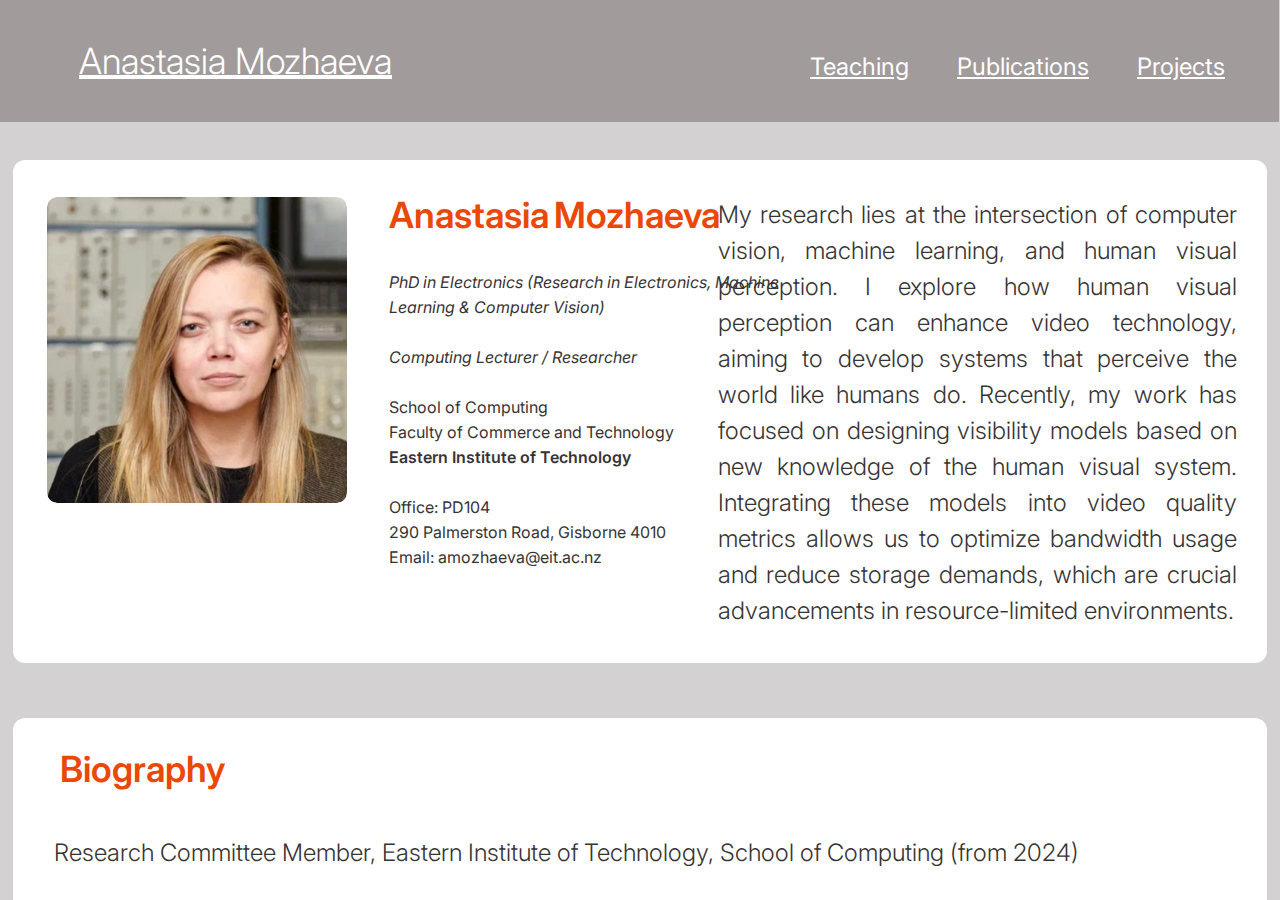
==== index.html @ 078d1b7f "Update index.html" ====
<!DOCTYPE html>
<!-- This site was created by Dr Anastasia Mozhaeva -->
<html lang="en" xml:lang="en">
  
<head>
  <meta charset="UTF-8">
  <title>Anastasia Mozhaeva - Computing Lecturer & Researcher</title>
  <meta name="viewport" content="width=device-width, initial-scale=1.0">
  <link rel="canonical" href="https://anastasiamozz.github.io/EIT/">
  <meta name="description" content="Created by Dr Anastasia Mozhaeva">
  <!-- Preload critical images -->
  <link rel="preload" href="image/I1.jpg" as="image">

  <meta property="og:url" content="https://anastasiamozz.github.io/EIT/">
  <meta property="og:type" content="website">
  <meta property="og:description" content="Created by Dr Anastasia Mozhaeva">
  <meta property="og:image:type" content="image/jpeg">
  <meta property="og:image:width" content="1200">
  <meta property="og:image:height" content="630">
  <meta property="og:image" content="https://github.com/anastasiamozz/EIT/blob/main/image/I1.jpg">


  <link rel="preconnect" href="https://fonts.googleapis.com">
  <link rel="preconnect" href="https://fonts.gstatic.com" crossorigin>
  <link href="https://fonts.googleapis.com/css2?family=Inter:wght@300;400;500;600&display=swap" rel="stylesheet">
  
  <!-- This site was created by Dr A.Mozhaeva -->
  <script>
    window.F2W_REACTIONS=(()=>{const n=[];return{}})(),
    window.F2W_VARIABLES={"--Spacing-M":48},
    window.F2W_COLLECTION_VARS={"variable-collection":{"mode 1":{"--Spacing-M":48}}},
    window.F2W_COLLECTION_MODE_BPS={},
    window.F2W_COLOR_SCHEMES=void 0,
    window.F2W_LANGUAGES=void 0;
  </script>

  
</script><script>var Ue=Object.defineProperty,Ke=Object.defineProperties,Ye=Object.getOwnPropertyDescriptors,H=Object.getOwnPropertySymbols,oe=Object.prototype.hasOwnProperty,ie=Object.prototype.propertyIsEnumerable,re=(r,n,o)=>n in r?Ue(r,n,{enumerable:!0,configurable:!0,writable:!0,value:o}):r[n]=o,w=(r,n)=>{for(var o in n||(n={}))oe.call(n,o)&&re(r,o,n[o]);if(H)for(var o of H(n))ie.call(n,o)&&re(r,o,n[o]);return r},V=(r,n)=>Ke(r,Ye(n)),se=(r,n)=>{var o={};for(var i in r)oe.call(r,i)&&n.indexOf(i)<0&&(o[i]=r[i]);if(r!=null&&H)for(var i of H(r))n.indexOf(i)<0&&ie.call(r,i)&&(o[i]=r[i]);return o},ae=(r,n,o)=>new Promise((i,l)=>{var a=p=>{try{c(o.next(p))}catch(f){l(f)}},d=p=>{try{c(o.throw(p))}catch(f){l(f)}},c=p=>p.done?i(p.value):Promise.resolve(p.value).then(a,d);c((o=o.apply(r,n)).next())});function I(r,n){return Math.round(r*n)/n}function q(r,n,o,i){let l=(r+(i||"")).toString().includes("%");if(typeof r=="string"?[r,n,o,i]=r.match(/(0?\.?\d+)%?\b/g).map(a=>Number(a)):i!==void 0&&(i=Number.parseFloat(i)),typeof r!="number"||typeof n!="number"||typeof o!="number"||r>255||n>255||o>255)throw new TypeError("Expected three numbers below 256");if(typeof i=="number"){if(!l&&i>=0&&i<=1)i=Math.round(255*i);else if(l&&i>=0&&i<=100)i=Math.round(255*i/100);else throw new TypeError(`Expected alpha value (${i}) as a fraction or percentage`);i=(i|256).toString(16).slice(1)}else i="";return(o|n<<8|r<<16|1<<24).toString(16).slice(1)+i}function F(r){return r.filter(le)}function le(r){return r!=null}function $(r){console.warn(r)}function W(r){return typeof r=="object"&&r.type==="VARIABLE_ALIAS"}function qe(r){if("a"in r){let o=I(r.a,100);if(o!==1)return`rgba(${r.r},${r.g},${r.b},${o})`}let n=q(r.r,r.g,r.b);return n[0]===n[1]&&n[2]===n[3]&&n[4]===n[5]?`#${n[0]}${n[2]}${n[4]}`:`#${n}`}function Ze(r){let{r:n,g:o,b:i,a:l=1}=r;return{r:I(n*255,1),g:I(o*255,1),b:I(i*255,1),a:l}}function R(r){return`${I(r,10)}px`}function Z(r){return`${I(r,10)}%`}function ue(r){switch(typeof r){case"object":if(W(r))return`var(${r.id})`;if("r"in r)return qe(Ze(r));case"string":case"number":case"boolean":default:return String(r)}}function z(r){return"T"+r}function Q(r,n,o){let i=Object.entries(n);if(!i.length)return"";let l=[r+" {",...i.filter(([,a])=>a!==void 0&&a!=="").map(([a,d])=>`  ${a}: ${d};`),"}"];return o&&(l=l.map(a=>o+a)),l.join(`
`)}var Je={padding:"0",margin:"0"},et={a:{color:"inherit","text-decoration":"inherit"},input:{border:"none",font:"inherit",outline:"none","background-color":"inherit"},button:{"border-style":"none",width:"auto",overflow:"visible",background:"transparent",font:"inherit","background-color":"inherit","line-height":"normal",color:"inherit"},textarea:{font:"inherit","background-color":"inherit"},select:{font:"inherit","background-color":"inherit"},img:{display:"block"},picture:{display:"block"},video:{display:"block"},canvas:{display:"block"},svg:{display:"block"}},sn=Q("*",Je)+Object.entries(et).map(([r,n])=>Q(r,n)).join(`
`),de=["appear","mousedown","mouseenter","mouseleave","mouseup","timeout","click","press","drag","keydown","hover"];function ce(r,n,o){if(o.direction==="LEFT"){if(n==="BOTTOM_LEFT"||n==="TOP_LEFT")return[{eltId:r,props:[{key:"left",from:"100%",to:"0%"}]}];if(n==="BOTTOM_RIGHT"||n==="TOP_RIGHT")return[{eltId:r,props:[{key:"translate",from:"100% 0px",to:"0px 0px"}]}];{let i=n==="CENTER"?"-50%":"0px";return[{eltId:r,props:[{key:"left",from:"100%",to:"50%"},{key:"translate",from:`0px ${i}`,to:`-50% ${i}`}]}]}}else if(o.direction==="RIGHT"){if(n==="BOTTOM_LEFT"||n==="TOP_LEFT")return[{eltId:r,props:[{key:"translate",from:"-100% 0px",to:"0px 0px"}]}];if(n==="BOTTOM_RIGHT"||n==="TOP_RIGHT")return[{eltId:r,props:[{key:"right",from:"100%",to:"0px"}]}];{let i=n==="CENTER"?"-50%":"0px";return[{eltId:r,props:[{key:"left",from:"0px",to:"50%"},{key:"translate",from:`-100% ${i}`,to:`-50% ${i}`}]}]}}else if(o.direction==="TOP")if(n==="BOTTOM_LEFT"||n==="BOTTOM_RIGHT"||n==="BOTTOM_CENTER"){let i=n==="BOTTOM_CENTER"?"-50%":"0px";return[{eltId:r,props:[{key:"translate",from:`${i} 100%`,to:`${i} 0px`}]}]}else return n==="TOP_LEFT"||n==="TOP_RIGHT"||n==="TOP_CENTER"?[{eltId:r,props:[{key:"top",from:"100%",to:"0px"}]}]:[{eltId:r,props:[{key:"top",from:"100%",to:"50%"},{key:"translate",from:"-50% 0%",to:"-50% -50%"}]}];else if(o.direction==="BOTTOM"){if(n==="BOTTOM_LEFT"||n==="BOTTOM_RIGHT"||n==="BOTTOM_CENTER")return[{eltId:r,props:[{key:"bottom",from:"100%",to:"0px"}]}];if(n==="TOP_LEFT"||n==="TOP_RIGHT"||n==="TOP_CENTER"){let i=n==="TOP_CENTER"?"-50%":"0px";return[{eltId:r,props:[{key:"translate",from:`${i} -100%`,to:`${i} 0px`}]}]}else return[{eltId:r,props:[{key:"top",from:"0px",to:"50%"},{key:"translate",from:"-50% -100%",to:"-50% -50%"}]}]}else console.warn("Unsupported transition:",o);return[]}function G(r){if(r)return(...n)=>{if(!r)return;let o=r;return r=void 0,o(...n)}}var tt=r=>r instanceof HTMLElement||r instanceof SVGElement;function nt(r,n){if(!r.parentElement)return;let o=new MutationObserver(i=>{for(let l of i.filter(a=>a.type==="childList"))for(let a of l.removedNodes)a===r&&(n?.(),o.disconnect())});o.observe(r.parentElement,{childList:!0})}function _(r,n){let o=new MutationObserver(i=>{for(let l of i.filter(a=>a.type==="childList"))for(let a of l.addedNodes)tt(a)&&a.matches(r)&&nt(a,n(a))});return o.observe(document,{childList:!0,subtree:!0}),()=>o.disconnect()}var pe=new Set(["youtube-video","vimeo-video","spotify-audio","jwplayer-video","videojs-video","wistia-video","cloudflare-video","hls-video","shaka-video","dash-video"]);function rt(r){return pe.has(r.tagName.toLowerCase())||r.tagName==="VIDEO"}function ot(r){if(r.tagName!=="IFRAME")return!1;let n=r.src;return(n.includes("youtube.com")||n.includes("youtube-nocookie.com"))&&n.includes("enablejsapi=1")}var D=class{constructor(r){this.iframe=r,this.info={},this.messageListener=null,this.loaded=new Promise(n=>{let o=()=>{this.iframe.removeEventListener("load",o),setTimeout(()=>{this.requestYoutubeListening()})};this.iframe.addEventListener("load",o),this.messageListener=i=>{if(i.source===this.iframe.contentWindow&&i.data){let l;try{l=JSON.parse(i.data)}catch(a){console.error("YoutubeController messageListener",a);return}l.event==="onReady"&&this.iframe.removeEventListener("load",o),l.info&&(Object.assign(this.info,l.info),n(!0))}},window.addEventListener("message",this.messageListener),this.requestYoutubeListening()})}sendYoutubeMessage(r){return ae(this,arguments,function*(n,o=[]){var i;yield this.loaded,(i=this.iframe.contentWindow)==null||i.postMessage(JSON.stringify({event:"command",func:n,args:o}),"*")})}requestYoutubeListening(){var r;(r=this.iframe.contentWindow)==null||r.postMessage(JSON.stringify({event:"listening"}),"*")}get muted(){return this.info.muted}get volume(){return this.info.volume}set muted(r){r?this.sendYoutubeMessage("mute"):this.sendYoutubeMessage("unMute")}get currentTime(){return this.info.currentTime}set currentTime(r){this.sendYoutubeMessage("seekTo",[r,!0])}get paused(){return this.info.playerState===2}play(){this.sendYoutubeMessage("playVideo")}pause(){this.sendYoutubeMessage("pauseVideo")}static from(r){return r.f2w_yt_controller||(r.f2w_yt_controller=new D(r))}};function S(r){if(rt(r))return r;if(ot(r))return D.from(r)}function fe(r){let n=S(r);return n?()=>(n.muted=!n.muted,()=>{n.muted=!n.muted}):()=>console.warn("Video element not recognized",r)}function me(r){let n=S(r);return n?()=>(n.muted=!0,()=>{n.muted=!1}):()=>console.warn("Video element not recognized",r)}function ge(r){let n=S(r);return n?()=>(n.muted=!1,()=>{n.muted=!0}):()=>console.warn("Video element not recognized",r)}function ye(r){let n=S(r);return n?()=>(n.play(),()=>n.pause()):()=>console.warn("Video element not recognized",r)}function Ee(r){let n=S(r);return n?()=>(n.pause(),()=>n.play()):()=>console.warn("Video element not recognized",r)}function he(r){let n=S(r);return n?()=>(n.paused?n.play():n.pause(),()=>{n.paused?n.play():n.pause()}):()=>console.warn("Video element not recognized",r)}function xe(r,n){let o=S(r);return o?()=>{o.currentTime=n}:()=>console.warn("Video element not recognized",r)}function be(r,n){let o=S(r);return o?()=>(o.currentTime+=n,()=>{o.currentTime-=n}):()=>console.warn("Video element not recognized",r)}function Te(r,n){let o=S(r);return o?()=>(o.currentTime-=n,()=>{o.currentTime+=n}):()=>console.warn("Video element not recognized",r)}function ve(){let r=navigator.userAgent;return r.includes("Safari")&&!r.includes("Chrome")}function Ce(r){return r==="absolute"||r==="fixed"}var it=ve();function U(r,n,o){r.animate(w({},n),{pseudoElement:o,iterations:1,duration:0,fill:"forwards"})}function J(r){return Object.fromEntries(r.map(n=>[n.camelKey,[n.from,n.to]]))}function K(r,n,o,i,l){let a=r.parentElement,d=getComputedStyle(r),c=getComputedStyle(a).display,p=c.endsWith("flex")||c.endsWith("grid"),f=Ce(d.position),b=n.map(s=>V(w({},s),{camelKey:s.key.startsWith("--")?s.key:s.key.replace(/-([a-z])/g,(T,A)=>A.toUpperCase())})),C={},E=b.filter(s=>s.pseudo?!1:s.key.startsWith("--f2w-attr-")?(C[s.key.slice(11)]=s.to,!1):!0),u=J(E),x=J(b.filter(s=>s.pseudo==="::before")),N=J(b.filter(s=>s.pseudo==="::after")),m;u.display&&(u.display[0]==="none"?r.style.display=String(u.display[1]):u.display[1]==="none"&&p&&!f&&(r.style.display="none"),m=String(u.display[1]),delete u.display),it&&(Ne(r,u,"overflow"),Ne(r,u,"rowGap","gridRowGap"));let g=+getComputedStyle(r).getPropertyValue("--f2w-order");if(u["--f2w-order"]){let s=u["--f2w-order"][1];g=s===void 0?NaN:+s,isNaN(g)||r.style.setProperty("--f2w-order",String(g)),delete u["--f2w-order"]}if(isNaN(g)||l.add(a),u["--f2w-img-src"]){let s=r.f2w_image_lazy_loader,T=u["--f2w-img-src"][1];s||(r.f2w_image_lazy_loader=s=new Image,s.decoding="sync",s.onload=()=>{r.decoding="sync",r.setAttribute("src",T),delete r.f2w_image_lazy_loader}),s.src=T,delete u["--f2w-img-src"]}u.$innerHTML&&(r.innerHTML=String(u.$innerHTML[1]),delete u.$innerHTML);for(let[s,T]of Object.entries(C))r.setAttribute(s,String(T));if(u.left&&u.right){if(u.left[1]==="revert"&&u.right[0]==="revert"){let{right:s}=a.getBoundingClientRect(),{right:T}=r.getBoundingClientRect(),A=R(s-T);U(r,{left:"revert",right:A}),delete u.left,u.right[0]=A}else if(u.left[0]==="revert"&&u.right[1]==="revert"){let{left:s}=a.getBoundingClientRect(),{left:T}=r.getBoundingClientRect(),A=R(T-s);U(r,{right:"revert",left:A}),delete u.right,u.left[0]=A}}if(u.top&&u.bottom){if(u.top[1]==="revert"&&u.bottom[0]==="revert"){let{bottom:s}=a.getBoundingClientRect(),{bottom:T}=r.getBoundingClientRect(),A=R(s-T);U(r,{top:"revert",bottom:A}),delete u.top,u.bottom[0]=A}else if(u.top[0]==="revert"&&u.bottom[1]==="revert"){let{top:s}=a.getBoundingClientRect(),{top:T}=r.getBoundingClientRect(),A=R(T-s);U(r,{bottom:"revert",top:A}),delete u.bottom,u.top[0]=A}}u.backgroundImage&&E.filter(s=>s.key.startsWith("background-")).forEach(s=>{r.style.setProperty(s.key,String(s.to)),delete u[s.camelKey]});for(let[s,T]of[["before",x],["after",N]])T.display&&(T.display[1]==="none"?(r.classList.remove(s+"-visible"),r.classList.add(s+"-hidden")):(r.classList.remove(s+"-hidden"),r.classList.add(s+"-visible")));let y=(s,T,A=!1)=>{if(!(!A&&!Object.keys(s).length))return r.animate(w({easing:o},s),{pseudoElement:T,iterations:1,duration:i,fill:"both"})},h=y(u,void 0,!!m);m&&h.finished.then(()=>{r.style.display=m}),y(x,"::before"),y(N,"::after")}var Ne=(r,n,...o)=>{let i=o.find(l=>l in n);!i||(r.style[o[0]]=String(n[i][1]),delete n[i])},Pe=()=>window.F2W_REACTIONS,j=()=>window.F2W_VARIABLES,st=()=>window.F2W_COLLECTION_MODE_BPS,Oe=r=>{var n,o;return(o=(n=window.F2W_COLLECTION_VARS)==null?void 0:n[r])!=null?o:{}},at=(r,n)=>Oe(r)[n];function _e(r,n){j()[r]=n;let o=ue(n);document.body.style.setProperty(r,o);let i=`data${r.slice(1)}`;document.body.hasAttribute(i)&&document.body.setAttribute(i,o),document.dispatchEvent(new CustomEvent("f2w-set-variable",{detail:{id:r,value:n,str:o}}))}function X(r,n){var o;document.body.setAttribute(`data-${r}`,n);let i=(o=at(r,n))!=null?o:{};for(let[l,a]of Object.entries(i))_e(l,a)}function lt(r,n){X(r,n),ke(r,n)}function ke(r,n){var o,i;if((o=window.F2W_COLOR_SCHEMES)!=null&&o.includes(r))localStorage?.setItem(We,n);else if((i=window.F2W_LANGUAGES)!=null&&i.includes(r)){localStorage?.setItem(ze,n);let l=Array.from(document.head.querySelectorAll('link[rel="alternate"]')).find(a=>a.hreflang===n);l&&history.replaceState(null,"",new URL(l.href).pathname)}}function v(r){return typeof r=="number"?r:typeof r=="boolean"?r?1:0:typeof r=="string"?parseFloat(r):0}function O(r){return String(r)}function M(r){return typeof r=="string"?r==="true":!!r}function B(r,n){var o,i;if(r===void 0)return!1;if(W(r))return B(j()[r.id]);if(typeof r=="object"&&"expressionArguments"in r){let l=r.expressionArguments.map(d=>d.value).filter(d=>d!==void 0).map(d=>B(d,n)),a=(i=(o=r.expressionArguments[0])==null?void 0:o.resolvedType)!=null?i:"STRING";switch(r.expressionFunction){case"ADDITION":return a==="FLOAT"?l.map(v).reduce((d,c)=>d+c):l.map(O).reduce((d,c)=>d+c);case"SUBTRACTION":if(l.length!==2)throw new Error("Invalid expression");return v(l[0])-v(l[1]);case"DIVISION":if(l.length!==2)throw new Error("Invalid expression");return v(l[0])/v(l[1]);case"MULTIPLICATION":return l.map(v).reduce((d,c)=>d*c);case"NEGATE":if(l.length!==1)throw new Error("Invalid expression");return-v(l[0]);case"GREATER_THAN":if(l.length!==2)throw new Error("Invalid expression");return v(l[0])>v(l[1]);case"GREATER_THAN_OR_EQUAL":if(l.length!==2)throw new Error("Invalid expression");return v(l[0])>=v(l[1]);case"LESS_THAN":if(l.length!==2)throw new Error("Invalid expression");return v(l[0])<v(l[1]);case"LESS_THAN_OR_EQUAL":if(l.length!==2)throw new Error("Invalid expression");return v(l[0])<=v(l[1]);case"EQUALS":if(l.length!==2)throw new Error("Invalid expression");return a==="FLOAT"?v(l[0])===v(l[1]):a==="BOOLEAN"?M(l[0])===M(l[1]):O(l[0])===O(l[1]);case"NOT_EQUAL":if(l.length!==2)throw new Error("Invalid expression");return a==="FLOAT"?v(l[0])!==v(l[1]):a==="BOOLEAN"?M(l[0])!==M(l[1]):O(l[0])!==O(l[1]);case"AND":if(l.length!==2)throw new Error("Invalid expression");return M(l[0])&&M(l[1]);case"OR":if(l.length!==2)throw new Error("Invalid expression");return M(l[0])||M(l[1]);case"NOT":if(l.length!==1)throw new Error("Invalid expression");return!M(l[0]);case"VAR_MODE_LOOKUP":default:return console.warn(`Expression not implemented yet: ${r.expressionFunction}`),!1}}else return r}function te(r,n,o){let i=r.map(l=>ut(l,n,o));return(l,a)=>{let d=i.map(c=>c(l,a)).filter(c=>!!c);if(d.length)return(c,p)=>d.forEach(f=>f(c,p))}}function ut(r,n,o){for(;r.type==="ALIAS";)r=Pe()[r.alias];let i=dt(r,n,o);return l=>{if(r.type!=="ANIMATE"&&o==="drag"){let a=l.detail;if(!a.handled)return a.handled=!0,i(l)}if(!L){if(r.type==="ANIMATE"&&r.rootId){let a=document.getElementById(r.rootId);if(a!=null&&a.parentElement){let d=G(i(l));if(d){let c=a?.parentElement;for(;c&&((c.f2w_reset||(c.f2w_reset=[])).push(d),c=c.parentElement,c?.tagName!=="BODY"););}return d}}return i(l)}}}function dt(action,bound,trigger){var e,t;switch(action.type){case"BACK":return()=>{var r;return((r=window.F2W_PREVIEW_BACK)!=null?r:history.back)()};case"JS":return()=>eval(action.code);case"URL":return()=>{action.openInNewTab?window.open(action.url,"_blank"):window.F2W_PREVIEW_NAVIGATE?window.F2W_PREVIEW_NAVIGATE(action.url):location.assign(action.url)};case"SET_VARIABLE":let{variableId,variableValue}=action;if(variableId&&variableValue?.value!==void 0)return()=>_e(variableId,B(variableValue.value,variableId));break;case"SET_VARIABLE_MODE":let{variableCollectionName,variableModeName}=action;if(variableCollectionName&&variableModeName)return()=>lt(variableCollectionName,variableModeName);break;case"CONDITIONAL":let blocks=action.conditionalBlocks.map(r=>{let n=te(r.actions,bound,trigger),{condition:o}=r;return{test:o?()=>M(B(o.value)):()=>!0,run:n}});return()=>{let r=[];for(let n of blocks)if(n.test()){let o=n.run();o&&r.push(o);break}if(r.length)return n=>r.forEach(o=>o(n))};case"KEY_CONDITION":let run=te(action.actions,bound,trigger),keyCode=action.keyCodes[0],shiftKey=action.keyCodes.slice(1).includes(16),ctrlKey=action.keyCodes.slice(1).includes(17),altKey=action.keyCodes.slice(1).includes(18),metaKey=action.keyCodes.slice(1).includes(91);return r=>{if(r instanceof KeyboardEvent){if(r.keyCode!==keyCode||r.ctrlKey!==ctrlKey||r.altKey!==altKey||r.metaKey!==metaKey||r.shiftKey!==shiftKey)return;r.preventDefault(),r.stopPropagation(),run(r)}};case"CLOSE_OVERLAY":{if(action.self)return r=>{var n,o;return(o=(n=r?.target)==null?void 0:n.f2w_close)==null?void 0:o.call(n)};if(action.overlayId){let r=document.getElementById(action.overlayId);if(!r)break;return()=>{var n;return(n=r.f2w_close)==null?void 0:n.call(r)}}break}case"SCROLL_TO":if(!action.destinationId)break;let elt=document.getElementById(action.destinationId);if(!elt)break;return r=>{var n;r?.currentTarget instanceof HTMLAnchorElement&&r?.preventDefault(),elt.scrollIntoView({behavior:(n=action.transition)!=null&&n.type?"smooth":"instant"})};case"OVERLAY":if(!action.destinationId)break;let overlay=document.getElementById(action.destinationId);if(!overlay)break;let modal=Array(...overlay.children).find(r=>r.tagName!=="TEMPLATE");if(!modal)break;let{transition,overlayPositionType,overlayRelativePosition}=action,duration=Math.round(1e3*((e=transition?.duration)!=null?e:0)),animations=[{eltId:action.destinationId,props:[{key:"visibility",from:"hidden",to:"visible"},{key:"opacity",from:"0",to:"1"}]}];return overlayPositionType==="MANUAL"?()=>{var r,n,o;if(trigger==="hover"){let d=(r=bound.f2w_mouseleave_remove)==null?void 0:r.call(bound);if(d){let c=p=>{Me(p,bound)&&Me(p,modal)&&(d(),document.removeEventListener("mousemove",c))};document.addEventListener("mousemove",c)}}let i=animations.slice(0),l=R(bound.getBoundingClientRect().left+((n=overlayRelativePosition?.x)!=null?n:0)),a=R(bound.getBoundingClientRect().top+((o=overlayRelativePosition?.y)!=null?o:0));return modal.style.setProperty("left",l),modal.style.setProperty("top",a),transition?.type==="MOVE_IN"&&(transition.direction==="LEFT"?i.push({eltId:modal.id,props:[{key:"left",from:"100%",to:l}]}):transition.direction==="RIGHT"?i.push({eltId:modal.id,props:[{key:"left",from:"0px",to:l},{key:"translate",from:"-100% 0px",to:"0px 0px"}]}):transition.direction==="TOP"?i.push({eltId:modal.id,props:[{key:"top",from:"100%",to:a}]}):transition.direction==="BOTTOM"&&i.push({eltId:modal.id,props:[{key:"top",from:"0px",to:a},{key:"translate",from:"0px -100%",to:"0px 0px"}]})),ee(i,transition?.easing,duration,bound,trigger,`${trigger}(manual_overlay)`,overlay)()}:(transition?.type==="MOVE_IN"?animations.push(...ce(modal.id,overlayPositionType,transition)):transition!=null&&transition.type&&console.warn("Unsupported transition:",transition),ee(animations,transition?.easing,duration,bound,trigger,`${trigger}(overlay)`,overlay));case"ANIMATE":{let{animations:r,transition:n,rootId:o,reset:i}=action,l=Math.round(1e3*((t=n?.duration)!=null?t:0)),a=ee(r,n?.easing,l,bound,trigger,i?`${trigger}(+reset)`:trigger);return i&&o?(d,c)=>{let p=document.getElementById(o);if(p){let{f2w_reset:f}=p;f!=null&&f.length&&(delete p.f2w_reset,f.reverse().forEach(b=>b(void 0,!0)))}return a(d,c)}:a}case"UPDATE_MEDIA_RUNTIME":{if(!action.destinationId)break;let r=document.getElementById(action.destinationId);if(!r)break;switch(action.mediaAction){case"MUTE":return me(r);case"UNMUTE":return ge(r);case"TOGGLE_MUTE_UNMUTE":return fe(r);case"PLAY":return ye(r);case"PAUSE":return Ee(r);case"TOGGLE_PLAY_PAUSE":return he(r);case"SKIP_BACKWARD":return Te(r,action.amountToSkip);case"SKIP_FORWARD":return be(r,action.amountToSkip);case"SKIP_TO":return xe(r,action.newTimestamp)}}default:return()=>console.warn("Action not implemented yet: "+action.type)}return()=>{}}var Ae=9999;function ee(r,n="linear",o,i,l,a,d){return c=>{let p=r;d&&(document.body.parentElement.style.overflow="hidden",p=[{eltId:d.id,props:[{key:"z-index",from:0,to:Ae++}]},...p]);let f=k(p,n,o,i,l,a,c),b=G((C,E)=>{d&&(Ae--,document.body.parentElement.style.overflow=""),k(f,n,E?0:o,i,l,`${a}(revert)`)});return d&&(d.f2w_close=b),b}}var we=new Map;function k(r,n,o,i,l,a,d){var c,p,f;let b=[],C=new Set;if(l==="drag")return ct(r,n,o,i,d.detail),[];for(let{eltId:E,altId:u,props:x,reactions:N}of r){let m=document.getElementById(E);if(!m){let g=we.get(E);g&&(m=document.getElementById(g))}if(!m){$(`Can't find element for id: ${E}`);continue}if(u){let g=document.getElementById(u);if(!g){let s=document.getElementById(z(u));if(!s){$(`Can't find template for id: ${u}`);continue}g=((c=s.content)==null?void 0:c.cloneNode(!0)).querySelector("*")}let{f2w_mouseup:y}=m,h=(p=m.f2w_mouseleave_remove)==null?void 0:p.call(m);if(h&&He(g,h),y&&g.addEventListener("mouseup",y),(h||y)&&Be(g),Fe(g,!0,o),o)m.insertAdjacentElement("afterend",g),K(m,[{key:"display",from:getComputedStyle(m).display,to:"none"}],n,o,C),K(g,[{key:"opacity",from:0,to:"revert-layer"},{key:"display",from:"none",to:"revert-layer"}],n,o,C);else{m.parentElement.replaceChild(g,m);let s=document.getElementById(z(E));s||(s=document.createElement("template"),s.id=z(E),s.innerHTML=m.outerHTML,g.insertAdjacentElement("afterend",s)),we.set(E,g.id)}b.push({eltId:g.id,altId:m.id}),isNaN(+getComputedStyle(g).getPropertyValue("--f2w-order"))||C.add(g.parentElement)}else{let g=(x||[]).map(h=>{let s=Re(m,h.key,h.from),T=Re(m,h.key,h.to);return{key:h.key,pseudo:h.pseudo,from:s,to:T}}).filter(h=>h.from!==h.to);K(m,g,n,o,C),N&&(l!=="hover"&&((f=m.f2w_mouseleave_remove)==null||f.call(m)),N.forEach(h=>De(m,h.type,h.to,o)));let y={eltId:E,props:g.map(h=>{let s={key:h.key,from:h.to,to:h.from};return h.pseudo&&(s.pseudo=h.pseudo),s})};N&&(y.reactions=N.map(h=>({type:h.type,from:h.to,to:h.from}))),b.push(y)}}for(let E of C){let u=Array.from(E.children).map((N,m)=>({it:N,i:m})),x=!1;u.sort((N,m)=>{let g=+(getComputedStyle(N.it).getPropertyValue("--f2w-order")||"99999"),y=+(getComputedStyle(m.it).getPropertyValue("--f2w-order")||"99999");return g-y}).forEach((N,m)=>{x?E.appendChild(N.it):x=m!==N.i})}return b}function Be(r){let n=r;for(;n;)n.classList.remove("pointer-events-none"),n=n.parentElement}function ct(r,n,o,i,l){if(l.handled)return;let a=i.getBoundingClientRect(),d=k(r.filter(u=>u.props).map(({eltId:u,props:x})=>({eltId:u,props:x})),"linear",0,i,"click","drag_start(tmp)"),c=i.getBoundingClientRect(),p=c.left-a.left,f=c.top-a.top,b=Math.sqrt(p*p+f*f);k(d,"linear",0,i,"click","drag_start(tmp undo)");let{x:C,y:E}=ne(l.start,l.end);if(C>0&&p>0||C<0&&p<0||p===0&&(E>0&&f>0||E<0&&f<0)){l.handled=!0;let u=r.map(m=>{var g;return V(w({},m),{swapped:!1,props:(g=m.props)==null?void 0:g.map(y=>V(w({},y),{curr:y.from}))})}),x=m=>{let{x:g,y}=ne(m.start,m.end),h=(g*p+y*f)/b;return Math.max(0,Math.min(100,100*h/b))},N=m=>{m.end.preventDefault(),m.end.stopPropagation();let g=x(m);k(F(u.map(y=>{let h=y,{reactions:s}=h,T=se(h,["reactions"]);if(y.props)return V(w({},T),{props:y.props.map(A=>{let je=yt(A,g),Ge=A.curr;return A.curr=je,V(w({},A),{from:Ge,to:je})})});if(y.altId){if(g<50&&y.swapped)return y.swapped=!1,{altId:y.eltId,eltId:y.altId};if(g>=50&&!y.swapped)return y.swapped=!0,T}})),"linear",0,i,"click","dragging")};N(l),i.f2w_drag_listener=m=>{if(N(m),m.finished){let g=x(m);k(F(u.map(y=>{if(y.props){let h=g<50?void 0:y.reactions;return{eltId:y.eltId,props:y.props.map(s=>V(w({},s),{from:s.curr,to:g<50?s.from:s.to})),reactions:h}}if(y.altId){if(g<50&&y.swapped)return y.swapped=!1,{altId:y.eltId,eltId:y.altId};if(g>=50&&!y.swapped)return y.swapped=!0,y}})),n,o,i,"click","drag_end")}}}}function Re(r,n,o){return o!=="$current"?o:getComputedStyle(r).getPropertyValue(n)}function Fe(r,n=!1,o=0){for(let i of de)for(let l of pt(r,`[data-reaction-${i}]`,n))De(l,i,l.getAttribute(`data-reaction-${i}`),o)}function pt(r,n,o=!1){let i=[...r.querySelectorAll(n)];return o&&r.matches(n)&&i.unshift(r),i}function De(r,n,o="",i=0){var l;if(!o&&n!=="hover"){mt(r,n);return}let a=0;if(o[0]==="T"){let f=o.indexOf("ms");a=parseFloat(o.slice(1,f))||0,o=o.slice(f+3)}let d=Pe(),c=F(o.split(",").map(f=>d[f])),p=te(c,r,n);if(n==="timeout"){ft(r,()=>p(),a+i);return}if(Be(r),n==="press"){let f,b=()=>{f?.(),f=void 0};r.f2w_mouseup=b,Y(r,"mousedown",C=>{f?.(),f=p(C)},n,P(r,"mouseup",b))}else if(n==="drag")Y(r,"dragging",f=>{p(f)},n);else if(n==="hover"){let f,b=N=>{f||(f=G(p(N)))},C=(l=r.f2w_mouseleave_remove)==null?void 0:l.call(r),E=()=>{f?.(),f=void 0,C?.()},u=setTimeout(()=>{r.matches(":hover")&&b()},i),x=He(r,E,u);Y(r,"mouseenter",b,n,x)}else n==="keydown"&&!r.getAttribute("tabindex")&&r.setAttribute("tabindex","-1"),n==="appear"&&Et.observe(r),Y(r,n,f=>{n!=="keydown"&&f.stopPropagation(),a?setTimeout(()=>p(f),a):p(f)},n)}function He(r,n,o=0){let i=P(r,"mouseleave",n),l=()=>(i(),clearTimeout(o),r.f2w_mouseleave===n&&delete r.f2w_mouseleave,r.f2w_mouseleave_remove===l&&delete r.f2w_mouseleave_remove,n);return r.f2w_mouseleave=n,r.f2w_mouseleave_remove=l}function Me({clientX:r,clientY:n},o){let{top:i,left:l,right:a,bottom:d}=o.getBoundingClientRect();return r>a+2||r<l-2||n>d+2||n<i-2}function $e(r){return`f2w_cleanup_${r}`}function ft(r,n,o){var i;let l=setTimeout(n,o);(i=r.f2w_cleanup_timeout)==null||i.call(r),r.f2w_cleanup_timeout=()=>{delete r.f2w_cleanup_timeout,clearTimeout(l)}}function mt(r,n){var o;let i=$e(n);(o=r[i])==null||o.call(r)}function Y(r,n,o,i,...l){var a;let d=[...l,P(r,n,o)],c=$e(i);(a=r[c])==null||a.call(r),r[c]=()=>{delete r[c],d.forEach(p=>p())}}function P(r,n,o,i){let l=a=>{!r.isConnected||o(a)};return r.addEventListener(n,l,i),()=>{r.removeEventListener(n,l,i)}}var We="f2w-color-scheme",ze="f2w-lang";if(window.F2W_THEME_SWITCH=r=>{var n;return(n=window.F2W_COLOR_SCHEMES)==null?void 0:n.forEach(o=>X(o,r))},window.F2W_COLOR_SCHEMES){let r=matchMedia("(prefers-color-scheme: dark)").matches?"dark":"light",n=localStorage==null?void 0:localStorage.getItem(We);_("body",()=>{var o,i;let l=document.body.getAttribute("data-preview-theme"),a=(o=l??n)!=null?o:r;(i=window.F2W_THEME_SWITCH)==null||i.call(window,a)})}if(window.F2W_LANGUAGES){let r=localStorage==null?void 0:localStorage.getItem(ze);_("body",()=>{var n,o,i;let l=Array.from(document.head.querySelectorAll('link[rel="alternate"]'));l.length===0||l.some(d=>d.getAttribute("hreflang")==="x-default"&&d.getAttribute("href")===window.location.href)||(r=document.documentElement.lang);let a=(o=(n=document.head.querySelector('link[rel="canonical"]'))==null?void 0:n.href)==null?void 0:o.endsWith("/404/");(i=window.F2W_LANGUAGES)==null||i.forEach(d=>{var c;let p=Object.fromEntries(Object.entries(Oe(d)).map(([b])=>[b.toLowerCase(),b])),f=[...navigator.languages];r&&f.unshift(r);for(let b of f){b=b.toLowerCase();let C=b.split("-")[0],E=(c=p[b])!=null?c:p[C];if(E){X(d,E),a||ke(d,E);break}}})})}var Se={},gt=Object.fromEntries(Object.entries(st()).map(([r,n])=>[r,Object.entries(n).map(([o,{minWidth:i}])=>({name:o,minWidth:i}))]));function Ve(){var r;let n=((r=window.visualViewport)==null?void 0:r.width)||window.innerWidth;for(let[o,i]of Object.entries(gt)){let l=[...i],a=l.splice(0,1)[0].name;for(let{name:d,minWidth:c}of l)n>=c&&(a=d);a!==Se[o]&&(X(o,a),Se[o]=a)}}var L=!1;_("body",()=>{let r,n=!1;P(document,"mousedown",o=>{r=o,L=!1}),P(document,"mousemove",o=>{var i,l,a;if(r&&ne(r,o).dist>2){let d={start:r,end:o};L?(a=(l=r.target)==null?void 0:l.f2w_drag_listener)==null||a.call(l,d):((i=r.target)==null||i.dispatchEvent(new CustomEvent("dragging",{detail:d})),L=!0,n=!0)}}),P(document,"mouseup",o=>{var i,l;r&&L&&((l=(i=r.target)==null?void 0:i.f2w_drag_listener)==null||l.call(i,{start:r,end:o,finished:!0})),r=void 0,L=!1}),P(document,"mouseup",o=>{var i,l;r&&L&&((l=(i=r.target)==null?void 0:i.f2w_drag_listener)==null||l.call(i,{start:r,end:o,finished:!0})),r=void 0,L=!1}),P(document,"click",o=>{n&&(n=!1,o.preventDefault(),o.stopPropagation())},{capture:!0}),Ve(),window.addEventListener("resize",Ve)}),addEventListener("DOMContentLoaded",()=>Fe(document)),addEventListener("DOMContentLoaded",()=>{if("mediumZoom"in window){let r=mediumZoom("[data-zoomable]");r.on("open",n=>{let o=getComputedStyle(n.target).objectFit,i=n.detail.zoom.getZoomedImage();o&&i&&(i.style.objectFit=o)}),r.on("closed",n=>{let o=n.detail.zoom.getZoomedImage();o.style.objectFit=""})}});function Ie(r){return r.endsWith("px")||r.endsWith("%")||r.startsWith("calc")}function Le(r){return r.startsWith("calc")?r.slice(4):r}function yt({from:r,to:n},o){if(r===n)return n;if(typeof r=="number"&&typeof n=="number")return r+(n-r)*(o/100);if(typeof r=="string"&&typeof n=="string"){if(r==="none"||n==="none"||r==="auto"||n==="auto")return o<50?r:n;if(r.endsWith("px")&&n.endsWith("px")){let i=parseFloat(r),l=parseFloat(n);return R(i+(l-i)*(o/100))}if(r.endsWith("%")&&n.endsWith("%")){let i=parseFloat(r),l=parseFloat(n);return Z(i+(l-i)*(o/100))}if(Ie(r)&&Ie(n)){let i=Le(r),l=Le(n);return`calc(${i} + (${l} - ${i}) * ${o/100})`}if(r.startsWith("rgb")&&n.startsWith("rgb")){let i=r.match(/\d+/g).map(Number),l=n.match(/\d+/g).map(Number);return`rgb(${i.map((a,d)=>a+(l[d]-a)*(o/100)).join(",")})`}}return o<50?r:n}function ne(r,n){let o=n.clientX-r.clientX,i=n.clientY-r.clientY;return{x:o,y:i,dist:Math.sqrt(Math.pow(o,2)+Math.pow(i,2))}}_("[data-bound-characters]",r=>{let n=()=>{let o=r.getAttribute("data-bound-characters"),i=O(B(j()[o]));i!==r.textContent&&(r.textContent=i)};return n(),document.addEventListener("f2w-set-variable",n),()=>document.removeEventListener("f2w-set-variable",n)}),_("[data-bound-visible]",r=>{let n=()=>{let o=r.getAttribute("data-bound-visible"),i=O(B(j()[o]));i!==void 0&&r.setAttribute("data-visible",i)};return n(),document.addEventListener("f2w-set-variable",n),()=>document.removeEventListener("f2w-set-variable",n)});var Et=new IntersectionObserver((r,n)=>{r.forEach(o=>{o.isIntersecting&&(n.unobserve(o.target),o.target.dispatchEvent(new CustomEvent("appear")))})},{threshold:.1});addEventListener("load",()=>{let r=window.location.hash.slice(1),n=new RegExp(r+"(_\\d+)?$");for(let o of document.querySelectorAll(`[id^="${r}"]`))if(n.test(o.id)&&o.getBoundingClientRect().height>0)return o.scrollIntoView()});


</script><link href="https://fonts.googleapis.com/css2?family=Inter:ital,wght@0,300;0,400;0,500;0,600;1,400&amp;display=swap" rel="stylesheet"><style>*,:before,:after{box-sizing:border-box}
  
  body{-webkit-font-smoothing:antialiased}textarea:focus-visible{outline:none}button{-webkit-font-smoothing:inherit;-moz-osx-font-smoothing:inherit;-webkit-appearance:none}*{margin:0;padding:0}a{color:inherit;-webkit-text-decoration:inherit;text-decoration:inherit}input{font:inherit;background-color:inherit;border:none;outline:none}button{font:inherit;background:0 0;background-color:inherit;color:inherit;border-style:none;width:auto;line-height:normal;overflow:visible}textarea,select{font:inherit;background-color:inherit}img,picture,video,canvas,svg{display:block}[data-reaction-click]{cursor:pointer}[data-visible=false]{display:none!important}.before-hidden:before,.after-hidden:after{display:none}.before-visible:before,.after-visible:after{content:""}::placeholder{color:inherit;opacity:.54}body *{scrollbar-width:none}body ::-webkit-scrollbar{display:none}[name=honey-pot-field]{display:none!important}.text{white-space:pre-wrap;overflow-wrap:break-word}.pointer-events-none{pointer-events:none}body{--Spacing-XS:8;--Spacing-M:48}#_{background-color:#d3d1d1;min-height:100vh;display:grid}
  
 #_index {
    background-color: #d3d1d1;
    border-radius: 0;
    width: 100%;
    min-width: 320px;
    max-width: 1435px;
    min-height: 100vh;
    height: auto;
    margin: 0 auto;
    position: relative;
    overflow-x: hidden;
    overflow-y: visible; /* Allow vertical scrolling */
}

#Image {
  --f2w-order: 2;
  background-color: #fff;
  border-radius: 12px;
  width: 98%;
  max-width: 1417px;
  height: auto;
  min-height: 503px;
  position: relative;
  margin: 160px auto 0;
  overflow: hidden;
}

#_303_22 {
  text-align: left;
  color: #eb4706;
  --f2w-order: 0;
  -webkit-background-clip: text;
  background-clip: text;
  justify-content: flex-start;
  align-items: center;
  width: 396px;
  height: 41px;
  font-family: Inter;
  font-weight: 600;
  line-height: 150%;
  display: inline-flex;
  position: absolute;
  top: 34px;
  left: 376px;
}

#__1, #__3 {
  color: #eb4706;
  -webkit-background-clip: text;
  background-clip: text;
  font-family: Inter;
  font-size: 36px;
  font-weight: 600;
  line-height: 150%;
}

#__2 {
  color: #eb4706;
  -webkit-background-clip: text;
  background-clip: text;
  font-family: Inter;
  font-size: 20px;
  font-weight: 600;
  line-height: 150%;
}
/* Responsive styles for different screen sizes */
@media screen and (max-width: 1200px) {
  #_303_22 {
    left: 10%;
    width: 350px;
  }
  
  #__1, #__3 {
    font-size: 32px;
  }
  
  #__2 {
    font-size: 18px;
  }
}

@media screen and (max-width: 768px) {
  #_303_22 {
    left: 5%;
    width: 300px;
    top: 25px;
  }
  
  #__1, #__3 {
    font-size: 28px;
  }
  
  #__2 {
    font-size: 16px;
  }
}

@media screen and (max-width: 480px) {
  #_303_22 {
    left: 20px;
    width: 250px;
    top: 20px;
  }
  
  #__1, #__3 {
    font-size: 24px;
  }
  
  #__2 {
    font-size: 14px;
  }
}

#Copy_0 {
  grid-row-gap: 40px;
  --f2w-order: 2;
  border-radius: 0;
  flex-flow: column;
  justify-content: flex-start;
  align-items: start;
  width: 440px;
  height: 278px;
  padding: 0;
  display: flex;
  position: absolute;
  top: 110px;
  left: 376px;
}
/* Large screens (desktops) */
@media screen and (max-width: 1200px) {
  #Copy_0 {
    left: 10%;
    width: 400px;
  }
}

/* Medium screens (tablets) */
@media screen and (max-width: 768px) {
  #Copy_0 {
    left: 5%;
    width: 350px;
    top: 100px;
  }
}

/* Small screens (mobile phones) */
@media screen and (max-width: 480px) {
  #Copy_0 {
    left: 20px;
    width: calc(100% - 40px);
    top: 90px;
    height: auto; /* Allow height to adjust based on content */
    position: relative; /* Change to relative positioning for better mobile layout */
    margin-top: 90px; /* Add margin to compensate for the position change */
  }
}

/* Extra small screens */
@media screen and (max-width: 320px) {
  #Copy_0 {
    grid-row-gap: 20px; /* Reduce spacing between rows */
  }
}

#Page_title {
  grid-row-gap: 24px;
  --f2w-order: 0;
  border-radius: 0;
  flex-flow: column;
  flex-shrink: 0;
  justify-content: flex-start;
  align-items: start;
  width: 100%;
  margin: 0;
  padding: 0;
  display: flex;
  position: relative;
}

/* Large screens (desktops) */
@media screen and (max-width: 1200px) {
  #Page_title {
    grid-row-gap: 20px; /* Slightly reduce spacing */
  }
}

/* Medium screens (tablets) */
@media screen and (max-width: 768px) {
  #Page_title {
    grid-row-gap: 16px; /* Further reduce spacing */
  }
  
  /* Adjust font size for the content inside Page_title */
  #_303_26 {
    font-size: 14px; /* Reduce font size for better fit on tablets */
  }
}

/* Small screens (mobile phones) */
@media screen and (max-width: 480px) {
  #Page_title {
    grid-row-gap: 12px; /* Compact spacing for mobile */
    width: 100%; /* Ensure full width */
  }
  
  /* Further adjust font size for mobile */
  #_303_26 {
    font-size: 13px; /* Smaller font size for mobile */
  }
  
  /* Adjust specific text elements for better mobile display */
  #__5, #__10, #__13, #__16 {
    line-height: 140%; /* Tighter line height for mobile */
  }
}

/* Extra small screens */
@media screen and (max-width: 320px) {
  #Page_title {
    grid-row-gap: 8px; /* Minimal spacing for very small screens */
  }
  
  /* Even smaller font for tiny screens */
  #_303_26 {
    font-size: 12px;
  }
}



#_303_26 {
  text-align: left;
  color: #1a1717;
  --f2w-order: 0;
  -webkit-background-clip: text;
  background-clip: text;
  flex-shrink: 0;
  width: 100%;
  margin: 0;
  font-size: 16px;
  line-height: 150%;
  display: inline;
  position: relative;
}

#__5, #__10, #__16 {
  color: #373333;
  -webkit-background-clip: text;
  background-clip: text;
  font-family: Inter;
  font-size: 16px;
  font-weight: 400;
  line-height: 150%;
}

#__5 {
  font-style: italic;
}

#__13 {
  color: #373333;
  -webkit-background-clip: text;
  background-clip: text;
  font-family: Inter;
  font-size: 16px;
  font-weight: 600;
  line-height: 150%;
}

/* Large screens (desktops) */
@media screen and (max-width: 1200px) {
  #_303_26, #__5, #__10, #__13, #__16 {
    font-size: 15px;
  }
}

/* Medium screens (tablets) */
@media screen and (max-width: 768px) {
  #_303_26, #__5, #__10, #__13, #__16 {
    font-size: 14px;
    line-height: 145%;
  }
}

/* Small screens (mobile phones) */
@media screen and (max-width: 480px) {
  #_303_26, #__5, #__10, #__13, #__16 {
    font-size: 13px;
    line-height: 140%;
  }
  
  /* Ensure text wraps properly on small screens */
  #_303_26 {
    word-wrap: break-word;
    overflow-wrap: break-word;
    hyphens: auto;
  }
}

/* Extra small screens */
@media screen and (max-width: 320px) {
  #_303_26, #__5, #__10, #__13, #__16 {
    font-size: 12px;
    line-height: 135%;
  }
}

/* Paragraph styles */
#Paragraph {
  text-align: justify;
  color: #373333;
  --f2w-order: 3;
  -webkit-background-clip: text;
  background-clip: text;
  width: 41.4%;
  font-family: Inter;
  font-size: 24px;
  font-weight: 300;
  line-height: 150%;
  display: inline;
  position: absolute;
  top: 37px;
  left: 56.2%;
  right: 2.5%;
}

#__20 {
  color: #373333;
  -webkit-background-clip: text;
  background-clip: text;
  font-family: Inter;
  font-size: 24px;
  font-weight: 300;
  line-height: 150%;
}

/* Responsive styles for Paragraph */
@media screen and (max-width: 1200px) {
  #Paragraph {
    width: 45%;
    left: 52%;
    font-size: 22px;
  }
  
  #__20 {
    font-size: 22px;
  }
}

@media screen and (max-width: 992px) {
  #Paragraph {
    width: 50%;
    left: 47%;
    font-size: 20px;
  }
  
  #__20 {
    font-size: 20px;
  }
}

@media screen and (max-width: 768px) {
  #Paragraph {
    width: 90%;
    left: 5%;
    right: 5%;
    top: 370px; /* Position below the image */
    position: relative;
    font-size: 18px;
  }
  
  #__20 {
    font-size: 18px;
  }
}

@media screen and (max-width: 480px) {
  #Paragraph {
    width: 95%;
    left: 2.5%;
    right: 2.5%;
    font-size: 16px;
    top: 330px;
  }
  
  #__20 {
    font-size: 16px;
  }
}

/* Image container styles */
#aeea225d_d48d_456c_8f57_3419ff5c2908_1 {
  --f2w-order: 4;
  aspect-ratio: 0.98;
  border-radius: 10px;
  width: 300px;
  height: auto;
  position: relative;
  margin: 37px auto 20px 34px;
  overflow: hidden;
}

#__21 {
  filter: contrast(1.03333);
  object-fit: cover;
  border-radius: 10px;
  width: 100%;
  height: 100%;
  position: absolute;
  inset: 0;
}

/* Responsive styles for image container */
@media screen and (max-width: 1200px) {
  #aeea225d_d48d_456c_8f57_3419ff5c2908_1 {
    height: 280px;
    left: 30px;
  }
}

@media screen and (max-width: 992px) {
  #aeea225d_d48d_456c_8f57_3419ff5c2908_1 {
    height: 250px;
    left: 25px;
  }
}

@media screen and (max-width: 768px) {
  #aeea225d_d48d_456c_8f57_3419ff5c2908_1 {
    height: 300px;
    width: 90%;
    left: 5%;
    right: 5%;
    position: relative;
    margin-top: 20px;
  }
}

@media screen and (max-width: 480px) {
  #aeea225d_d48d_456c_8f57_3419ff5c2908_1 {
    height: 250px;
    width: 95%;
    left: 2.5%;
  }
}

/* Biography section styles */
#Paragraph_0 {
  text-align: justify;
  color: #0000;
  --f2w-order: 2;
  -webkit-background-clip: text;
  background-clip: text;
  width: 90.3%;
  line-height: 150%;
  display: inline;
  position: absolute;
  top: 117px;
  left: 3.3%;
  right: 6.4%;
}

#__24 {
  color: #373333;
  -webkit-background-clip: text;
  background-clip: text;
  font-family: Inter;
  font-size: 24px;
  font-weight: 300;
  line-height: 150%;
}

/* Link styles */
#__42, #__44 {
  color: #1987c7;
  -webkit-background-clip: text;
  background-clip: text;
  font-family: Inter;
  font-size: 32px;
  font-weight: 600;
  line-height: 150%;
  text-decoration: underline;
}

#__43 {
  color: #1987c7;
  -webkit-background-clip: text;
  background-clip: text;
  font-family: Inter;
  font-size: 32px;
  font-weight: 600;
  line-height: 150%;
}

/* Responsive styles for biography section */
@media screen and (max-width: 1200px) {
  #Paragraph_0 {
    width: 93%;
    left: 3.5%;
    right: 3.5%;
  }
  
  #__24 {
    font-size: 22px;
  }
  
  #__42, #__43, #__44 {
    font-size: 28px;
  }
}

@media screen and (max-width: 992px) {
  #Paragraph_0 {
    width: 95%;
    left: 2.5%;
    right: 2.5%;
  }
  
  #__24 {
    font-size: 20px;
  }
  
  #__42, #__43, #__44 {
    font-size: 26px;
  }
}

@media screen and (max-width: 768px) {
  #Paragraph_0 {
    width: 95%;
    left: 2.5%;
    right: 2.5%;
    position: relative;
    margin-top: 100px;
  }
  
  #__24 {
    font-size: 18px;
  }
  
  #__42, #__43, #__44 {
    font-size: 24px;
  }
}

@media screen and (max-width: 480px) {
  #Paragraph_0 {
    width: 95%;
    left: 2.5%;
    right: 2.5%;
  }
  
  #__24 {
    font-size: 16px;
  }
  
  #__42, #__43, #__44 {
    font-size: 22px;
  }
}

/* Awards and grants section */
#Paragraph_1 {
  text-align: justify;
  color: #373333;
  --f2w-order: 2;
  -webkit-background-clip: text;
  background-clip: text;
  width: 86.2%;
  height: auto; /* Changed from fixed height */
  font-family: Inter;
  font-size: 24px;
  font-weight: 300;
  line-height: 150%;
  display: inline;
  position: absolute;
  top: 185px;
  left: 8.5%;
  right: 5.4%;
}

#__55 {
  color: #373333;
  -webkit-background-clip: text;
  background-clip: text;
  font-family: Inter;
  font-size: 24px;
  font-weight: 300;
  line-height: 150%;
}

#Paragraph_2 {
  text-align: justify;
  color: #373333;
  --f2w-order: 3;
  -webkit-background-clip: text;
  background-clip: text;
  width: 86.2%;
  height: auto; /* Changed from fixed height */
  font-family: Inter;
  font-size: 24px;
  font-weight: 300;
  line-height: 150%;
  display: inline;
  position: absolute;
  top: 1071px;
  left: 8.5%;
  right: 5.4%;
}

#__66 {
  color: #373333;
  -webkit-background-clip: text;
  background-clip: text;
  font-family: Inter;
  font-size: 24px;
  font-weight: 300;
  line-height: 150%;
}

/* Section headings */
#Paragraph_3 {
  text-align: justify;
  color: #1987c7;
  --f2w-order: 4;
  -webkit-background-clip: text;
  background-clip: text;
  width: 86.2%;
  font-family: Inter;
  font-size: 24px;
  font-weight: 500;
  line-height: 150%;
  display: inline;
  position: absolute;
  top: 107px;
  left: 3.3%;
  right: 10.5%;
}

#__79 {
  color: #1987c7;
  -webkit-background-clip: text;
  background-clip: text;
  font-family: Inter;
  font-size: 24px;
  font-weight: 500;
  line-height: 150%;
}

#Paragraph_4 {
  text-align: justify;
  color: #1987c7;
  --f2w-order: 5;
  -webkit-background-clip: text;
  background-clip: text;
  width: 86.2%;
  font-family: Inter;
  font-size: 24px;
  font-weight: 500;
  line-height: 150%;
  display: inline;
  position: absolute;
  top: 986px;
  left: 4%;
  right: 9.9%;
}

#__80 {
  color: #1987c7;
  -webkit-background-clip: text;
  background-clip: text;
  font-family: Inter;
  font-size: 24px;
  font-weight: 500;
  line-height: 150%;
}

/* Responsive styles for awards section */
@media screen and (max-width: 1200px) {
  #Paragraph_1, #Paragraph_2 {
    width: 90%;
    left: 5%;
    right: 5%;
  }
  
  #__55, #__66 {
    font-size: 22px;
  }
  
  #Paragraph_3, #Paragraph_4 {
    width: 90%;
    left: 5%;
    right: 5%;
  }
  
  #__79, #__80 {
    font-size: 22px;
  }
  
  /* Adjust top position for Paragraph_2 and Paragraph_4 */
  #Paragraph_2 {
    top: 950px;
  }
  
  #Paragraph_4 {
    top: 880px;
  }
}

@media screen and (max-width: 992px) {
  #Paragraph_1, #Paragraph_2 {
    width: 92%;
    left: 4%;
    right: 4%;
  }
  
  #__55, #__66 {
    font-size: 20px;
  }
  
  #Paragraph_3, #Paragraph_4 {
    width: 92%;
    left: 4%;
    right: 4%;
  }
  
  #__79, #__80 {
    font-size: 20px;
  }
  
  /* Adjust top position for Paragraph_2 and Paragraph_4 */
  #Paragraph_2 {
    top: 850px;
  }
  
  #Paragraph_4 {
    top: 780px;
  }
}

@media screen and (max-width: 768px) {
  #Paragraph_1, #Paragraph_2 {
    width: 95%;
    left: 2.5%;
    right: 2.5%;
    position: relative;
    margin-top: 150px;
  }
  
  #__55, #__66 {
    font-size: 18px;
  }
  
  #Paragraph_3, #Paragraph_4 {
    width: 95%;
    left: 2.5%;
    right: 2.5%;
    position: relative;
  }
  
  #__79, #__80 {
    font-size: 18px;
  }
  
  /* Reset top position and use margin for spacing */
  #Paragraph_1 {
    top: auto;
    margin-top: 50px;
  }
  
  #Paragraph_2 {
    top: auto;
    margin-top: 50px;
  }
  
  #Paragraph_3 {
    top: auto;
    margin-top: 30px;
  }
  
  #Paragraph_4 {
    top: auto;
    margin-top: 30px;
  }
}

@media screen and (max-width: 480px) {
  #Paragraph_1, #Paragraph_2 {
    width: 95%;
    left: 2.5%;
    right: 2.5%;
  }
  
  #__55, #__66 {
    font-size: 16px;
  }
  
  #Paragraph_3, #Paragraph_4 {
    width: 95%;
    left: 2.5%;
    right: 2.5%;
  }
  
  #__79, #__80 {
    font-size: 16px;
  }
}



/* Recent projects section */
#Image_1 {
  --f2w-order: 4;
  background-color: #fff;
  border-radius: 12px;
  width: 1417px;
  height: 876px;
  position: absolute;
  top: 1695px;
  left: 6px;
  overflow: hidden;
}

#_303_34 {
  text-align: left;
  color: #eb4706;
  --f2w-order: 0;
  -webkit-background-clip: text;
  background-clip: text;
  justify-content: flex-start;
  align-items: center;
  width: 396px;
  height: 41px;
  font-family: Inter;
  font-size: 36px;
  font-weight: 600;
  line-height: 150%;
  display: inline-flex;
  position: absolute;
  top: 30px;
  left: 47px;
}

#__45 {
  color: #eb4706;
  -webkit-background-clip: text;
  background-clip: text;
  font-family: Inter;
  font-size: 36px;
  font-weight: 600;
  line-height: 150%;
}

/* Project image */
#Image_2 {
  --f2w-order: 0;
  border-radius: 8px;
  flex-shrink: 0;
  width: 100%;
  height: 399px;
  margin: 0;
  position: relative;
  overflow: hidden;
}

#__46 {
  object-fit: cover;
  border-radius: 8px;
  width: 100%;
  height: 100%;
  position: absolute;
  inset: 0;
}

/* Awards section */
#Image_4 {
  --f2w-order: 5;
  background-color: #fff;
  border-radius: 12px;
  width: 1417px;
  height: 1704px;
  position: absolute;
  top: 2626px;
  left: 6px;
  overflow: hidden;
}

#_303_48 {
  text-align: left;
  color: #eb4706;
  --f2w-order: 0;
  -webkit-background-clip: text;
  background-clip: text;
  justify-content: flex-start;
  align-items: center;
  width: 396px;
  height: 41px;
  font-family: Inter;
  font-size: 36px;
  font-weight: 600;
  line-height: 150%;
  display: inline-flex;
  position: absolute;
  top: 30px;
  left: 47px;
}

#__54 {
  color: #eb4706;
  -webkit-background-clip: text;
  background-clip: text;
  font-family: Inter;
  font-size: 36px;
  font-weight: 600;
  line-height: 150%;
}

/* Biography section */
#Image_0 {
  --f2w-order: 3;
  background-color: #fff;
  border-radius: 12px;
  width: 1417px;
  height: 922px;
  position: absolute;
  top: 718px;
  left: 7px;
  overflow: hidden;
}

#_303_30 {
  text-align: left;
  color: #eb4706;
  --f2w-order: 0;
  -webkit-background-clip: text;
  background-clip: text;
  justify-content: flex-start;
  align-items: center;
  width: 396px;
  height: 41px;
  font-family: Inter;
  font-size: 36px;
  font-weight: 600;
  line-height: 150%;
  display: inline-flex;
  position: absolute;
  top: 30px;
  left: 47px;
}

#__22 {
  color: #eb4706;
  -webkit-background-clip: text;
  background-clip: text;
  font-family: Inter;
  font-size: 36px;
  font-weight: 600;
  line-height: 150%;
}

/* Responsive styles for all sections */
@media screen and (max-width: 1440px) {
  #Image_0, #Image_1, #Image_4 {
    width: 98%;
    left: 1%;
    right: 1%;
  }
}

@media screen and (max-width: 1200px) {
  #Image_0, #Image_1, #Image_4 {
    width: 95%;
    left: 2.5%;
    right: 2.5%;
  }
  
  #_303_30, #_303_34, #_303_48 {
    width: 350px;
    font-size: 32px;
  }
  
  #__22, #__45, #__54 {
    font-size: 32px;
  }
  
  /* Adjust heights proportionally */
  #Image_0 {
    height: 850px;
  }
  
  #Image_1 {
    height: 800px;
    top: 1600px;
  }
  
  #Image_4 {
    height: 1600px;
    top: 2430px;
  }
}

@media screen and (max-width: 992px) {
  #_303_30, #_303_34, #_303_48 {
    width: 300px;
    font-size: 28px;
    left: 30px;
  }
  
  #__22, #__45, #__54 {
    font-size: 28px;
  }
  
  /* Further adjust heights */
  #Image_0 {
    height: 780px;
    top: 680px;
  }
  
  #Image_1 {
    height: 750px;
    top: 1490px;
  }
  
  #Image_4 {
    height: 1500px;
    top: 2270px;
  }
  
  #Image_2 {
    height: 350px;
  }
}

@media screen and (max-width: 768px) {
  /* Switch from absolute to relative positioning for main sections */
  #Image_0, #Image_1, #Image_4 {
    position: relative;
    top: auto;
    left: auto;
    right: auto;
    width: 95%;
    margin: 30px auto;
    height: auto;
    min-height: 500px;
    padding-bottom: 40px;
  }
  
  #_303_30, #_303_34, #_303_48 {
    width: 250px;
    font-size: 24px;
    left: 20px;
  }
  
  #__22, #__45, #__54 {
    font-size: 24px;
  }
  
  #Image_2 {
    height: 300px;
  }
}

@media screen and (max-width: 480px) {
  #Image_0, #Image_1, #Image_4 {
    width: 92%;
    border-radius: 8px;
    margin: 20px auto;
    min-height: 400px;
  }
  
  #_303_30, #_303_34, #_303_48 {
    width: 200px;
    font-size: 22px;
    left: 15px;
    height: 35px;
  }
  
  #__22, #__45, #__54 {
    font-size: 22px;
  }
  
  #Image_2 {
    height: 250px;
  }
}

/* Additional styles for stacking content on mobile */
@media screen and (max-width: 768px) {
  /* Ensure content inside sections is properly stacked */
  #Image_0 > *, #Image_1 > *, #Image_4 > * {
    position: relative !important;
    top: auto !important;
    left: auto !important;
    margin: 15px 20px !important;
    width: calc(100% - 40px) !important;
  }
  
  /* Exception for section titles */
  #_303_30, #_303_34, #_303_48 {
    position: relative !important;
    top: 20px !important;
    left: 20px !important;
    margin: 0 !important;
  }
  
  /* Ensure proper spacing between sections */
  #Image_0 {
    margin-top: 50px;
  }
  
  #Image_1 {
    margin-top: 30px;
  }
  
  #Image_4 {
    margin-top: 30px;
    margin-bottom: 50px;
  }
}

/* ===== Variables ===== */
:root {
  --primary-color: #1987c7;
  --text-color: #373333;
  --font-family: 'Inter', sans-serif;
  --spacing-xs: 8px;
  --spacing-sm: 16px;
  --spacing-md: 20px;
  --spacing-lg: 30px;
  --spacing-xl: 40px;
  --border-radius: 8px;
  --card-width: 650px;
  --title-font-size: 24px;
  --body-font-size: 20px;
}

/* ===== Base Styles ===== */
* {
  box-sizing: border-box;
  margin: 0;
  padding: 0;
}

/* ===== Cards Container ===== */
#Cards {
  display: flex;
  flex-wrap: wrap;
  justify-content: space-between;
  width: 90%;
  max-width: 1331px;
  margin: 80px auto 0;
  position: relative;
  top: 121px;
  left: 5%;
  grid-column-gap: 31px;
}

/* ===== Card Base Styles ===== */
#Card, #Card_0 {
  display: flex;
  flex-flow: column;
  flex-grow: 1;
  flex-basis: 0;
  width: 48%;
  height: auto;
  margin-bottom: var(--spacing-md);
  position: relative;
  overflow: hidden;
  gap: var(--spacing-xl);
}

#Card {
  order: 0;
}

#Card_0 {
  order: 1;
}

/* ===== Card Images ===== */
#Image_2, #Image_3 {
  position: relative;
  width: 100%;
  height: 0;
  padding-bottom: 60%;
  border-radius: var(--border-radius);
  overflow: hidden;
  flex-shrink: 0;
}

#Image_2 {
  order: 0;
}

#Image_3 {
  order: 0;
}

#__46, #__50 {
  position: absolute;
  inset: 0;
  width: 100%;
  height: 100%;
  border-radius: var(--border-radius);
}

#__46 {
  object-fit: cover;
}

#__50 {
  transform: translate(-13.9px, -62.6px) scale(0.84, 1.28);
}

/* ===== Project Card Content ===== */
#Copy_3 {
  grid-row-gap: 8px;
  --f2w-order: 1;
  border-radius: 0;
  flex-flow: column;
  flex-shrink: 0;
  justify-content: flex-start;
  align-items: start;
  width: 650px;
  margin: 0;
  padding: 0;
  display: flex;
  position: relative;
}

#_303_40 {
    text-align: center;
    color: #1987c7;
    --f2w-order: 0;
    -webkit-background-clip: text;
    background-clip: text;
    flex-shrink: 0;
    width: 100%;
    margin: 0;
    font-family: Inter;
    font-size: 24px;
    font-weight: 600;
    line-height: 150%;
    text-decoration: underline;
    display: inline;
    position: relative;
}

#__48 {
  color: #1987c7;
  -webkit-background-clip: text;
  background-clip: text;
  font-family: Inter;
  font-size: 24px;
  font-weight: 600;
  line-height: 150%;
  text-decoration: underline;
}

#_303_41 {
  text-align: justify;
  color: #373333;
  --f2w-order: 1;
  -webkit-background-clip: text;
  background-clip: text;
  flex-shrink: 0;
  justify-content: flex-start;
  align-items: center;
  width: 100%; /* Changed from fixed width to 100% */
  margin: 0;
  padding: 0 5px; /* Added padding for better text containment */
  font-family: Inter;
  font-size: 20px;
  font-weight: 400;
  line-height: 150%;
  display: inline-flex;
  position: relative;
}

#__49 {
  color: #373333;
  -webkit-background-clip: text;
  background-clip: text;
  font-family: Inter;
  font-size: 20px;
  font-weight: 400;
  line-height: 150%;
}

/* Second project card content */
#Copy_4 {
  grid-row-gap: 20px;
  --f2w-order: 1;
  border-radius: 0;
  flex-flow: column;
  flex-shrink: 0;
  justify-content: flex-start;
  align-items: start;
  width: 637px;
  margin: 0;
  padding: 0;
  display: flex;
  position: relative;
}

#_303_45 {
  text-align: center;
  color: #1987c7;
  --f2w-order: 0;
  -webkit-background-clip: text;
  background-clip: text;
  flex-shrink: 0;
  width: 100%; /* Changed from fixed width to 100% */
  margin: 0;
  padding: 0 10px; /* Added padding for better text containment */
  font-family: Inter;
  font-size: 24px;
  font-weight: 600;
  line-height: 150%;
  text-decoration: underline;
  display: block; /* Changed from inline to block for better text wrapping */
  position: relative;
  word-wrap: break-word; /* Ensures text wraps properly */
  overflow-wrap: break-word;
  hyphens: auto; /* Allows hyphenation for long words */
}

#__52 {
  color: #1987c7;
  -webkit-background-clip: text;
  background-clip: text;
  font-family: Inter;
  font-size: 24px;
  font-weight: 600;
  line-height: 150%;
  text-decoration: underline;
}

#_303_46 {
  text-align: justify;
  color: #373333;
  --f2w-order: 1;
  -webkit-background-clip: text;
  background-clip: text;
  flex-shrink: 0;
  width: 100%; /* Changed from fixed width to 100% */
  margin: 0;
  padding: 0 5px; /* Added padding for better text containment */
  font-family: Inter;
  font-size: 20px;
  font-weight: 400;
  line-height: 150%;
  display: block; /* Changed from inline to block for better text wrapping */
  position: relative;
  word-wrap: break-word; /* Ensures text wraps properly */
  overflow-wrap: break-word;
}

#__53 {
  color: #373333;
  -webkit-background-clip: text;
  background-clip: text;
  font-family: Inter;
  font-size: 20px;
  font-weight: 400;
  line-height: 150%;
}

/* Cards section */
#Cards {
  grid-column-gap: 31px;
  --f2w-order: 2;
  border-radius: 0;
  flex-flow: row;
  justify-content: flex-start;
  align-items: flex-start; /* Changed from center to flex-start for better alignment */
  width: 90%;
  max-width: 1331px;
  height: auto;
  padding: 0;
  display: flex;
  position: absolute;
  top: 121px;
  left: 5%;
}

/* Card styling */
#Card, #Card_0 {
  grid-row-gap: 40px;
  border-radius: 0;
  flex-flow: column;
  flex-grow: 1;
  flex-basis: 0;
  justify-content: flex-start;
  align-items: start;
  width: 48%;
  height: auto;
  margin: 0 0 20px 0;
  padding: 0;
  display: flex;
  position: relative;
  overflow: hidden;
}

#Card {
  --f2w-order: 0;
}

#Card_0 {
  --f2w-order: 1;
}

/* Card images */
#Image_2, #Image_3 {
  border-radius: 8px;
  flex-shrink: 0;
  width: 100%;
  height: 0;
  padding-bottom: 60%; /* Maintain aspect ratio */
  margin: 0;
  position: relative;
  overflow: hidden;
}

#Image_2 {
  --f2w-order: 0;
}

#Image_3 {
  --f2w-order: 0;
}

#__46, #__50 {
  border-radius: 8px;
  width: 100%;
  height: 100%;
  position: absolute;
  inset: 0;
}

#__46 {
  object-fit: cover;
}

#__50 {
  transform: translate(-13.9px, -62.6px) scale(0.84, 1.28);
}

/* Responsive styles */
@media screen and (max-width: 1440px) {
  #Copy_1, #Copy_2, #Copy_5 {
    left: 750px;
    width: 500px;
  }
  
  #Copy_3, #Copy_4 {
    width: 600px;
  }
}

@media screen and (max-width: 1200px) {
  #Copy_1, #Copy_2, #Copy_5 {
    left: 600px;
    width: 450px;
  }
  
  #Copy_3, #Copy_4 {
    width: 550px;
  }
  
  #_303_40, #_303_45 {
    font-size: 22px;
    height: auto;
  }
  
  #__48, #__52 {
    font-size: 22px;
  }
  
  #_303_41, #_303_46 {
    font-size: 18px;
    height: auto;
  }
  
  #__49, #__53 {
    font-size: 18px;
  }
}

@media screen and (max-width: 992px) {
  #Copy_1, #Copy_2, #Copy_5 {
    left: 450px;
    width: 400px;
  }
  
  #Copy_3, #Copy_4 {
    width: 500px;
  }
  
  #_303_40, #_303_45 {
    font-size: 20px;
  }
  
  #__48, #__52 {
    font-size: 20px;
  }
  
  #_303_41, #_303_46 {
    font-size: 16px;
  }
  
  #__49, #__53 {
    font-size: 16px;
  }
}

@media screen and (max-width: 768px) {
  /* Switch to vertical layout for mobile */
  #Cards {
    flex-direction: column;
    margin-top: 60px;
  }
  
  #Card, #Card_0 {
    width: 100%;
    margin-bottom: 30px;
  }
  
  #Copy_1, #Copy_2, #Copy_5 {
    position: relative;
    top: auto;
    left: auto;
    width: 90%;
    margin: 20px auto;
    height: auto;
  }
  
  #Copy_3, #Copy_4 {
    width: 90%;
    margin: 20px auto;
  }
  
  /* Adjust text alignment for mobile */
  #_303_40, #_303_45 {
    text-align: left;
    font-size: 18px;
  }
  
  #__48, #__52 {
    font-size: 18px;
  }
  
  #_303_41, #_303_46 {
    font-size: 16px;
  }
  
  #__49, #__53 {
    font-size: 16px;
  }
}

@media screen and (max-width: 480px) {
  #Copy_1, #Copy_2, #Copy_5, #Copy_3, #Copy_4 {
    width: 95%;
  }
  
  #_303_40, #_303_45 {
    font-size: 16px;
  }
  
  #__48, #__52 {
    font-size: 16px;
  }
  
  #_303_41, #_303_46 {
    font-size: 14px;
  }
  
  #__49, #__53 {
    font-size: 14px;
  }
}

  #Navigation{--f2w-order:4;background-color:#a29b9b;border-radius:0;width:100%;height:122px;position:absolute;top:0;left:-1px;right:1px;overflow:hidden}

  @media (max-width: 1200px) {
  #Navigation {
    height: 100px; 
    top: 0; 
  }
}

@media (max-width: 768px) {
  #Navigation {
    height: 80px; 
    top: 0;
  }
}

@media (max-width: 480px) {
  #Navigation {
    height: 40px; 
    top: 0;
  }
}
  
  
  #_140_100{text-align:left;color:#fff;--f2w-order:0;-webkit-background-clip:text;background-clip:text;justify-content:flex-start;align-items:center;width:396px;height:41px;line-height:150%;text-decoration:underline;display:inline-flex;position:absolute;top:40px;left:80px}

  @media (max-width: 1200px) {
  #_140_100 {
    font-size: 1.2rem;  
    top: 30px;  
    left: 60px;  
    width: 300px; 
  }
}

@media (max-width: 768px) {
  #_140_100 {
    font-size: 1rem;  
    top: 20px;  
    left: 40px;  
    width: 250px; 
  }
}

@media (max-width: 480px) {
  #_140_100 {
    font-size: 10px;  
    top: 15px;  
    left: 20px;  
    width: 200px; 
  }
}
  
  #__68{color:#fff;-webkit-background-clip:text;background-clip:text;font-family:Inter;font-size:36px;font-weight:300;line-height:150%;text-decoration:underline}

  @media (max-width: 1200px) {
  #__68 {
    font-size: 30px; 
  }
}

@media (max-width: 768px) {
  #__68 {
    font-size: 24px;  
  }
}

@media (max-width: 480px) {
  #__68 {
    font-size: 10px;  
    text-decoration: none; 
  }
}
  

  

  
  #Items{grid-column-gap:calc(1px*var(--Spacing-M));--f2w-order:1;border-radius:0;flex-flow:row;justify-content:flex-end;align-items:center;padding:0;display:flex;position:absolute;top:49px;right:54px}

  @media (max-width: 1200px) {
  #Items {
    top: 40px;
    right: 40px;
  }
}


@media (max-width: 768px) {
  #Items {
    flex-flow: column; 
    align-items: flex-end; 
    top: 30px;
    right: 30px;
  }
}


@media (max-width: 480px) {
  #Items {
    flex-flow: column;
    align-items: center; /
    top: 20px;
    right: 10px;
  }
}
  
  #_140_102{text-align:left;color:#373333;--f2w-order:0;-webkit-background-clip:text;background-clip:text;flex-shrink:0;width:max-content;margin:0;font-family:Inter;font-size:24px;font-weight:400;line-height:150%;text-decoration:underline;display:inline;position:relative}

  @media (max-width: 1200px) {
  #_140_102 {
    font-size: 22px;
  }
}


@media (max-width: 768px) {
  #_140_102 {
    font-size: 20px;
  }
}


@media (max-width: 480px) {
  #_140_102 {
    font-size: 10px;
    text-decoration: none; 
  }
}
  
  #__72{color:#fff;-webkit-background-clip:text;background-clip:text;font-family:Inter;font-size:24px;font-weight:400;line-height:150%;text-decoration:underline}

  @media (max-width: 1200px) {
  #__72 {
    font-size: 22px;
  }
}


@media (max-width: 768px) {
  #__72 {
    font-size: 20px;
  }
}


@media (max-width: 480px) {
  #__72 {
    font-size: 10px;
    text-decoration: none; 
  }
}
  
  #_140_103{text-align:left;color:#fff;--f2w-order:1;-webkit-background-clip:text;background-clip:text;flex-shrink:0;width:max-content;margin:0;font-family:Inter;font-size:24px;font-weight:400;line-height:150%;text-decoration:underline;display:inline;position:relative}

  @media (max-width: 1200px) {
  #_140_103 {
    font-size: 22px;
  }
}


@media (max-width: 768px) {
  #_140_103 {
    font-size: 20px;
  }
}


@media (max-width: 480px) {
  #_140_103 {
    font-size: 10px;
    text-decoration: none; 
  }
}
  
  #__74{color:#fff;-webkit-background-clip:text;background-clip:text;font-family:Inter;font-size:24px;font-weight:400;line-height:150%;text-decoration:underline}
  @media (max-width: 1200px) {
  #__74 {
    font-size: 22px;
  }
}


@media (max-width: 768px) {
  #__74 {
    font-size: 20px;
  }
}


@media (max-width: 480px) {
  #__74 {
    font-size: 10px;
    text-decoration: none; 
  }
}


  #_140_104{text-align:left;color:#fff;--f2w-order:2;-webkit-background-clip:text;background-clip:text;flex-shrink:0;width:max-content;margin:0;font-family:Inter;font-size:24px;font-weight:400;line-height:150%;text-decoration:underline;display:inline;position:relative}

  @media (max-width: 1200px) {
  #_140_104 {
    font-size: 22px;
  }
}


@media (max-width: 768px) {
  #_140_104 {
    font-size: 20px;
  }
}


@media (max-width: 480px) {
  #_140_104 {
    font-size: 10px;
    text-decoration: none; 
  }
}
  
  #__76{color:#fff;-webkit-background-clip:text;background-clip:text;font-family:Inter;font-size:24px;font-weight:400;line-height:150%;text-decoration:underline}
    @media (max-width: 1200px) {
  #__76 {
    font-size: 22px;
  }
}


@media (max-width: 768px) {
  #__76 {
    font-size: 20px;
  }
}


@media (max-width: 480px) {
  #__76 {
    font-size: 10px;
    text-decoration: none; 
  }
}

</style>

<style>article.prose{line-height:1.75;display:contents}article.prose a{font-weight:500;text-decoration:underline}article.prose h1{margin-block:0 1.23em;font-size:2.25em;line-height:1.11}article.prose h2{margin-block:2em 1em;font-size:1.5em;line-height:1.34}article.prose h3{margin-block:1.6em .6em;font-size:1.25em;line-height:1.6}article.prose h4{margin-top:1.5em;margin-bottom:.5em;line-height:1.5}article.prose img{width:100%;margin-block:2em}article.prose blockquote{margin-block:1.6em;padding:.75em 1.25em}article.prose ul,article.prose ol{padding-inline-start:1.5em}article.prose table{table-layout:auto;width:100%;margin:1.5em 0}article.prose thead th{vertical-align:bottom;font-weight:600}article.prose tbody td{vertical-align:baseline}article.prose tfoot td{vertical-align:top}article.prose th,article.prose td{text-align:start;padding:.75em}article.prose thead th:first-child,article.prose tbody td:first-child,article.prose tfoot td:first-child{padding-inline-start:0}article.prose thead th:last-child,article.prose tbody td:last-child,article.prose tfoot td:last-child{padding-inline-end:0}article.prose thead{box-shadow:0 1px #ffffffbf,0 1px}article.prose tbody tr{box-shadow:0 1px #ffffffd9,0 1px}article.prose hr{opacity:.3;margin:3em 0}</style>

</head>
<body id="_">
  <div id="_index" class="dynamic-div">
    <div id="Image" class="dynamic-div">
      <span id="_303_22" class="pointer-events-none"><span id="__0"><span id="__1" class="text">Anastasia</span><span id="__2" class="text"> </span><span id="__3" class="text">Mozhaeva</span></span></span>
      <div id="Copy" class="pointer-events-none dynamic-div">
      </div>
      <div id="Copy_0" class="dynamic-div">
        <div id="Page_title" class="dynamic-div">
          <span id="_303_26" class="pointer-events-none"><span id="__4"><span id="__5" class="text">PhD in Electronics (Research in Electronics, Machine Learning &amp; Computer Vision)<br id="__6"><br id="__7">Computing Lecturer / Researcher<br id="__8"><br id="__9"></span><span id="__10" class="text">School of Computing<br id="__11">Faculty of Commerce and Technology<br id="__12"></span><span id="__13" class="text">Eastern Institute of Technology<br id="__14"><br id="__15"></span><span id="__16" class="text">Office: PD104<br id="__17">290 Palmerston Road, Gisborne 4010<br id="__18">Email: amozhaeva@eit.ac.nz<br id="__19"></span></span></span>
        </div>
      </div>
      <span id="Paragraph" class="pointer-events-none"><span id="__20" class="text">My research lies at the intersection of computer vision, machine learning, and human visual perception. I explore how human visual perception can enhance video technology, aiming to develop systems that perceive the world like humans do. Recently, my work has focused on designing visibility models based on new knowledge of the human visual system. Integrating these models into video quality metrics allows us to optimize bandwidth usage and reduce storage demands, which are crucial advancements in resource-limited environments.</span></span>
      <div id="aeea225d_d48d_456c_8f57_3419ff5c2908_1" class="pointer-events-none dynamic-div">
        <img src="image/I1.jpg" id="__21" fetchpriority="high" decoding="async">
      </div>
    </div>
    <div id="Image_0" class="dynamic-div">
      <span id="_303_30" class="pointer-events-none"><span id="__22" class="text">Biography</span></span>
      <div id="Copy_1" class="pointer-events-none dynamic-div">
      </div>
      <span id="Paragraph_0"><span id="__23"><span id="__24" class="text">Research Committee Member, Eastern Institute of Technology, School of Computing (from 2024)<br id="__25"><br id="__26">Computing Lecturer, Eastern Institute of Technology, School of Computing (from 2024)<br id="__27"><br id="__28">PhD (Electronics), The University of Waikato, New Zealand (2024)<br id="__29"><br id="__30">Editorial Board Member, Computer Vision, Synchroinfo journal (from 2024)<br id="__31"><br id="__32">Senior Lecturer, Moscow Technical University of Communications and Informatics, School of Television and Sound Broadcasting, Russia (2020-2023)<br id="__33"><br id="__34">Researcher, Moscow Technical University of Communications and Informatics, School of Television and Sound Broadcasting, Russia (2019-2023)<br id="__35"><br id="__36">Team leader (Video Analytics), X5 Group (2013-2016)<br id="__37"><br id="__38">MEng (Telecommunications), Moscow Technical University of Communications and Informatics, Russia (2009)<br id="__39"><br id="__40"><br id="__41"></span><a href="https://scholar.google.com/citations?user=07a2w1EAAAAJ&amp;hl=en" target="_blank" id="__42" class="text">Google Scholar</a><span id="__43" class="text">    </span><a href="https://www.linkedin.com/in/anastasiamozhaeva/" target="_blank" id="__44" class="text">LinkedIn</a></span></span>
    </div>
    <div id="Image_1"class="dynamic-div">
      <span id="_303_34" class="pointer-events-none"><span id="__45" class="text">Recent projects</span></span>
      <div id="Copy_2" class="pointer-events-none dynamic-div">
      </div>
      <div id="Cards" class="dynamic-div">
        <div id="Card" class="dynamic-div">
          <div id="Image_2" class="pointer-events-none dynamic-div">
            <img src="image/I2.png"  id="__46" loading="lazy" decoding="async">
          </div>
          <div id="Copy_3" class="dynamic-div">
            <span id="_303_40"><span id="__47"><a href="https://journals.plos.org/plosone/article?id=10.1371/journal.pone.0303987" target="_blank" id="__48" class="text">A contrast sensitivity model of the human visual system in modern conditions for presenting video content</a></span></span>
            <span id="_303_41" class="pointer-events-none"><span id="__49" class="text">In this paper, the 27840 thresholds of the visibility of spatio-temporal sinusoidal variations necessary to determine the artefacts that a human perceives were measured by a new method using different spatial sizes and temporal modulation rates. </span></span>
          </div>
        </div>
        <div id="Card_0"class="dynamic-div">
          <div id="Image_3" class="pointer-events-none dynamic-div">
            <img src="image/I3.png" id="__50" loading="lazy" decoding="async">
          </div>
          <div id="Copy_4"class="dynamic-div">
            <span id="_303_45"><span id="__51"><a href="https://ieeexplore.ieee.org/document/10794472" target="_blank" id="__52" class="text">Video quality metric compatible with PSNR considering recent knowledge of peripheral characteristics of human vision</a></span></span>
            <span id="_303_46" class="pointer-events-none"><span id="__53" class="text">The work analyses existing data on human perception of temporal frequencies in the central and peripheral areas of vision. A new method for measuring quality is presented, built on new models of human contrast sensitivity.</span></span>
          </div>
        </div>
      </div>
    </div>
    <div id="Image_4"class="dynamic-div">
      <span id="_303_48" class="pointer-events-none"><span id="__54" class="text">Awards and grants</span></span>
      <div id="Copy_5" class="pointer-events-none dynamic-div">
      </div>
      <span id="Paragraph_1" class="pointer-events-none"><span id="__55" class="text">Research grant: "Human vision-based technology for real-time processing of wide-angle video signals", Eastern Institute of Technology, Principal Investigator (2024).<br id="__56"><br id="__57">Research grant: "Research the spatio-temporal parameters of the human visual system", Science Foundation, Key Researcher (2023).<br id="__58"><br id="__59">Research grant: "Research and development of methods for the integrated control of the parameters and characteristics of video cameras with built-in adaptive processing and compression of the generated signals", Science Foundation, Key Researcher (2023).<br id="__60"><br id="__61">Research grant: "Development and application of a psycho-visual model of the effect of masking distortions during the movement of objects in video sequences based on laboratory-subjective-statistical tests ", Moscow Technical University of Communications and Informatics, Key Researcher (2022).<br id="__62"><br id="__63">Research grant: "Development of a method for objectively assessing the quality of video sequences, considering the results of subjective-static examinations and using psycho-visual models", Ministry of Digital development, communications and mass communications, Key Researcher (2021).<br id="__64"><br id="__65">Research grant: "Development of methods for monitoring the parameters and characteristics of adaptive light-signal converters for applied television systems", Moscow Technical University of Communications and Informatics, Key Researcher (2020).</span></span>
      <span id="Paragraph_2" class="pointer-events-none"><span id="__66" class="text">"The Best BEing Supervisor" in the competition of innovative projects in the field of digital transformation, International Public Academy of Telecommunications (2023).<br id="__67"><br id="__68">The best startup of artificial intelligence Startuphouse Universities 400k Rub (2022). <br id="__69"><br id="__70">The best paper in the nomination “Technology advancements in IOT devices &amp; Artificial Intelligence” EMCTECH International Conference Austria (2021).<br id="__71"><br id="__72">The best paper of the international scientific conference “2021 Systems of signals generating and processing in the field of onboard communications” (2021).<br id="__73"><br id="__74">The University of Waikato Doctoral Scholarship.  <br id="__75"><br id="__76">Moscow Technical University of Communications and Informatics Master Scholarship. <br id="__77"><br id="__78">Moscow Technical University of Communications and Informatics Bachelor Scholarship.</span></span>
      <span id="Paragraph_3" class="pointer-events-none"><span id="__79" class="text">Research Grants / Funding</span></span>
      <span id="Paragraph_4" class="pointer-events-none"><span id="__80" class="text">Honours / Prizes</span></span>
      
      </div>

      </div>

    <div id="Navigation" class="dynamic-div">
      <span id="_140_100"><span id="__67"><a data-node-id="335:219" href="index.html" id="__68" class="text">Anastasia Mozhaeva</a></span></span>
      <div id="Items" class="dynamic-div">
        <span id="_140_102"><span id="__71"><a data-node-id="74:28" href="teaching.html" id="__72" class="text">Teaching</a></span></span>
        <span id="_140_103"><span id="__73"><a data-node-id="140:44" href="publications.html" id="__74" class="text">Publications</a></span></span>
        <span id="_140_104"><span id="__75"><a data-node-id="336:444" href="works.html" id="__76" class="text">Projects</a></span></span>
      </div>
    </div>
  </div>
</body></html>
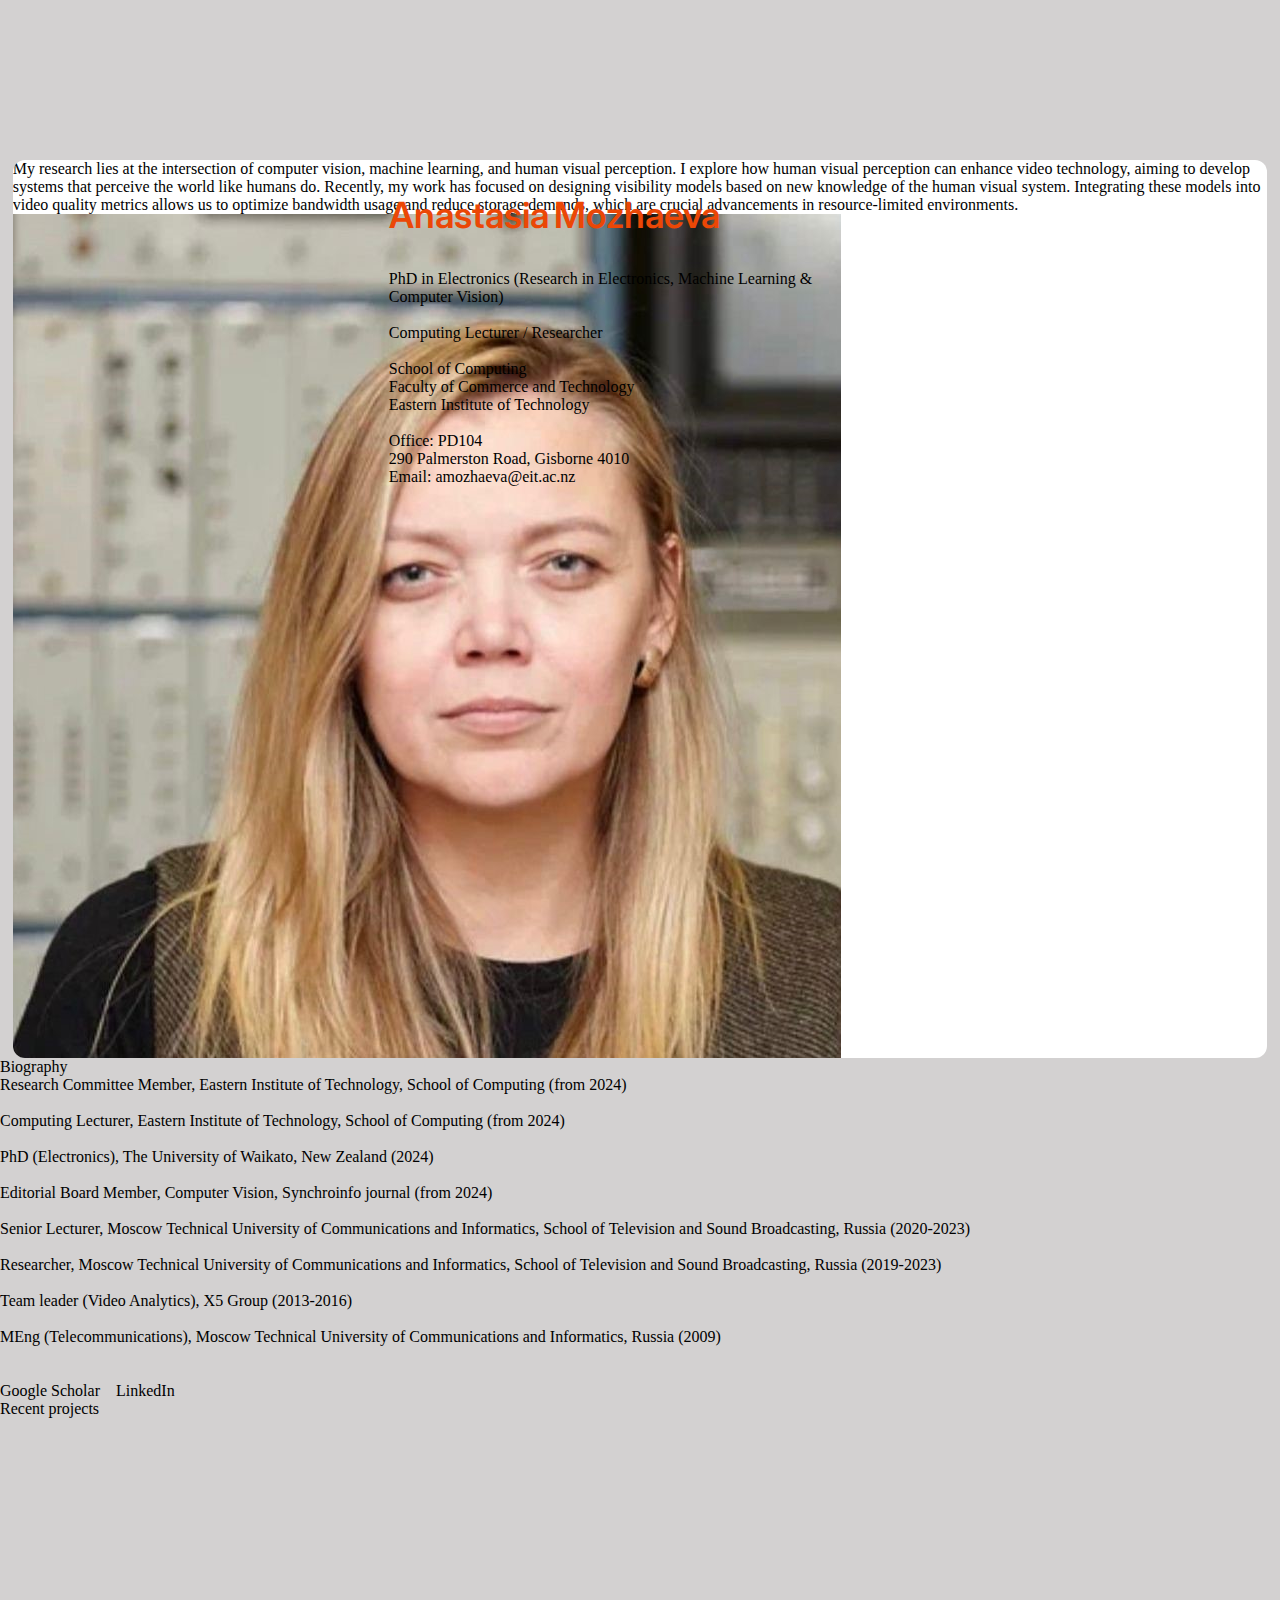
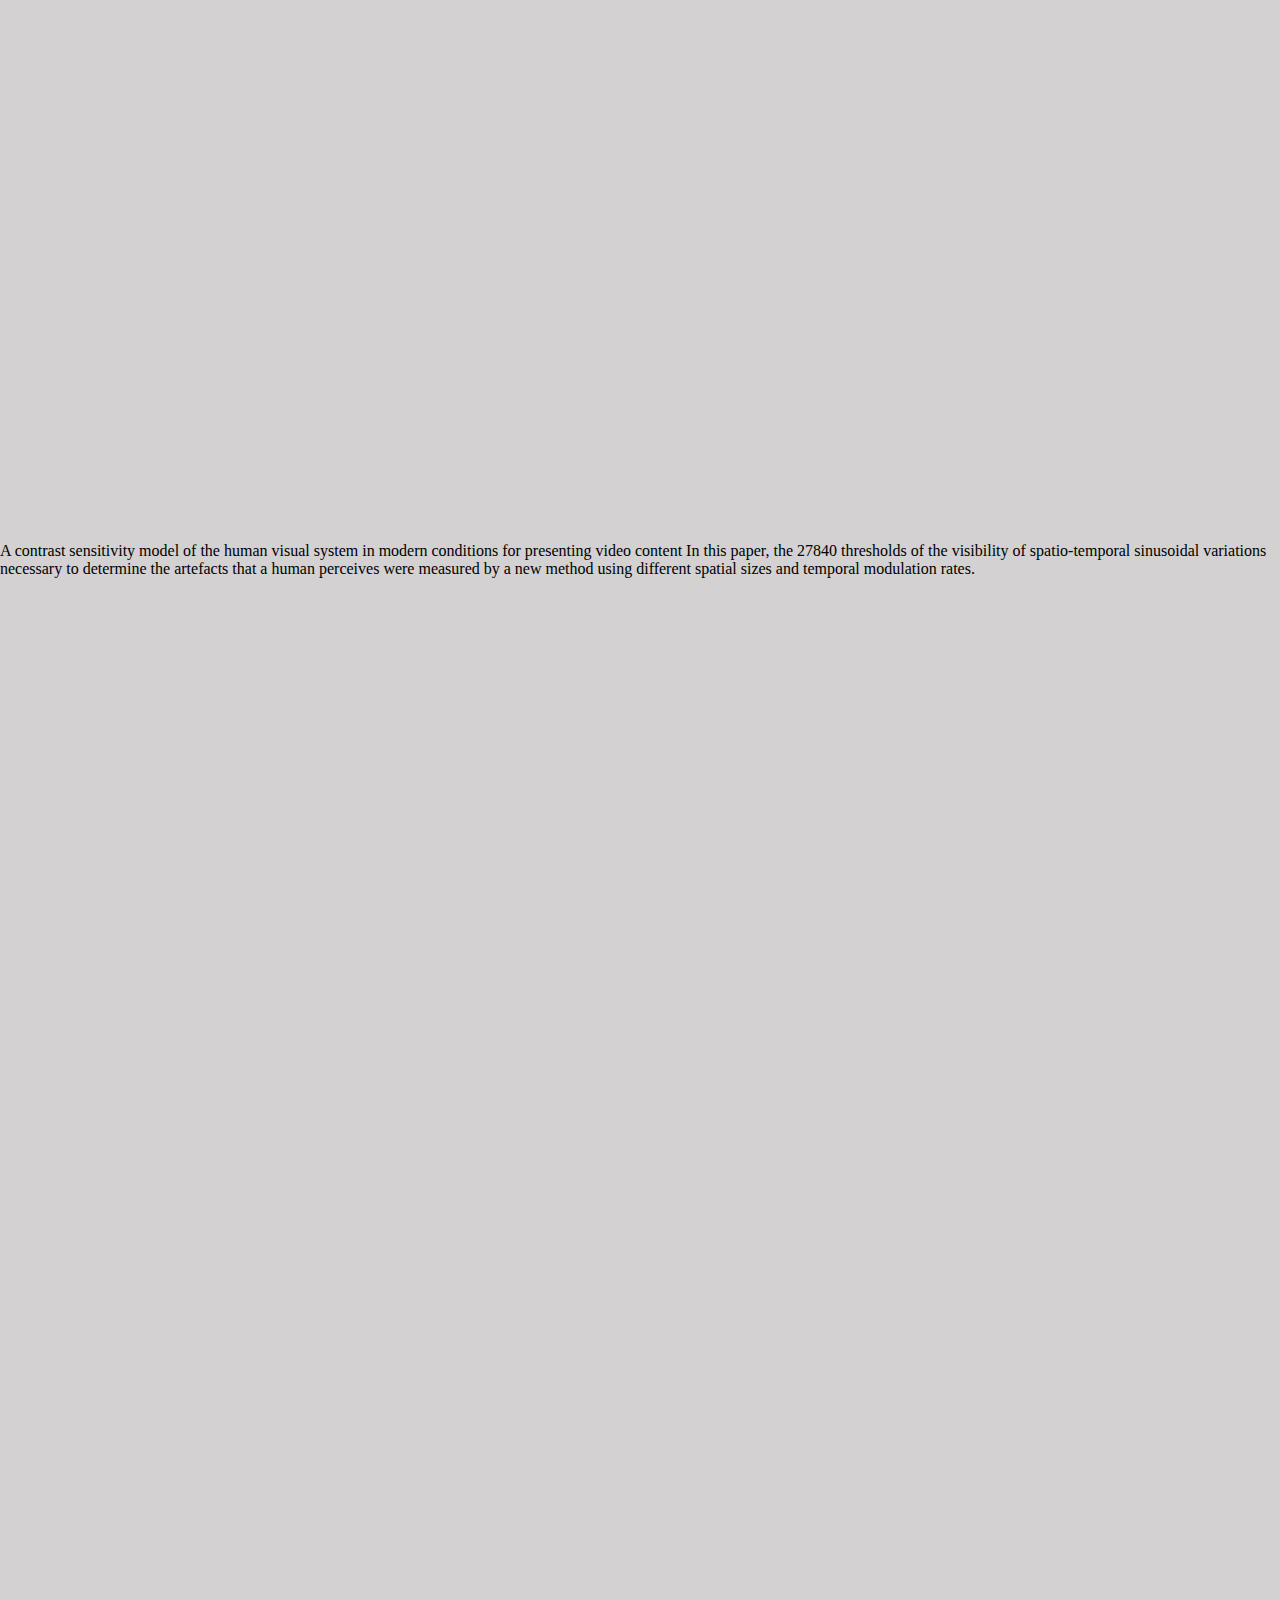
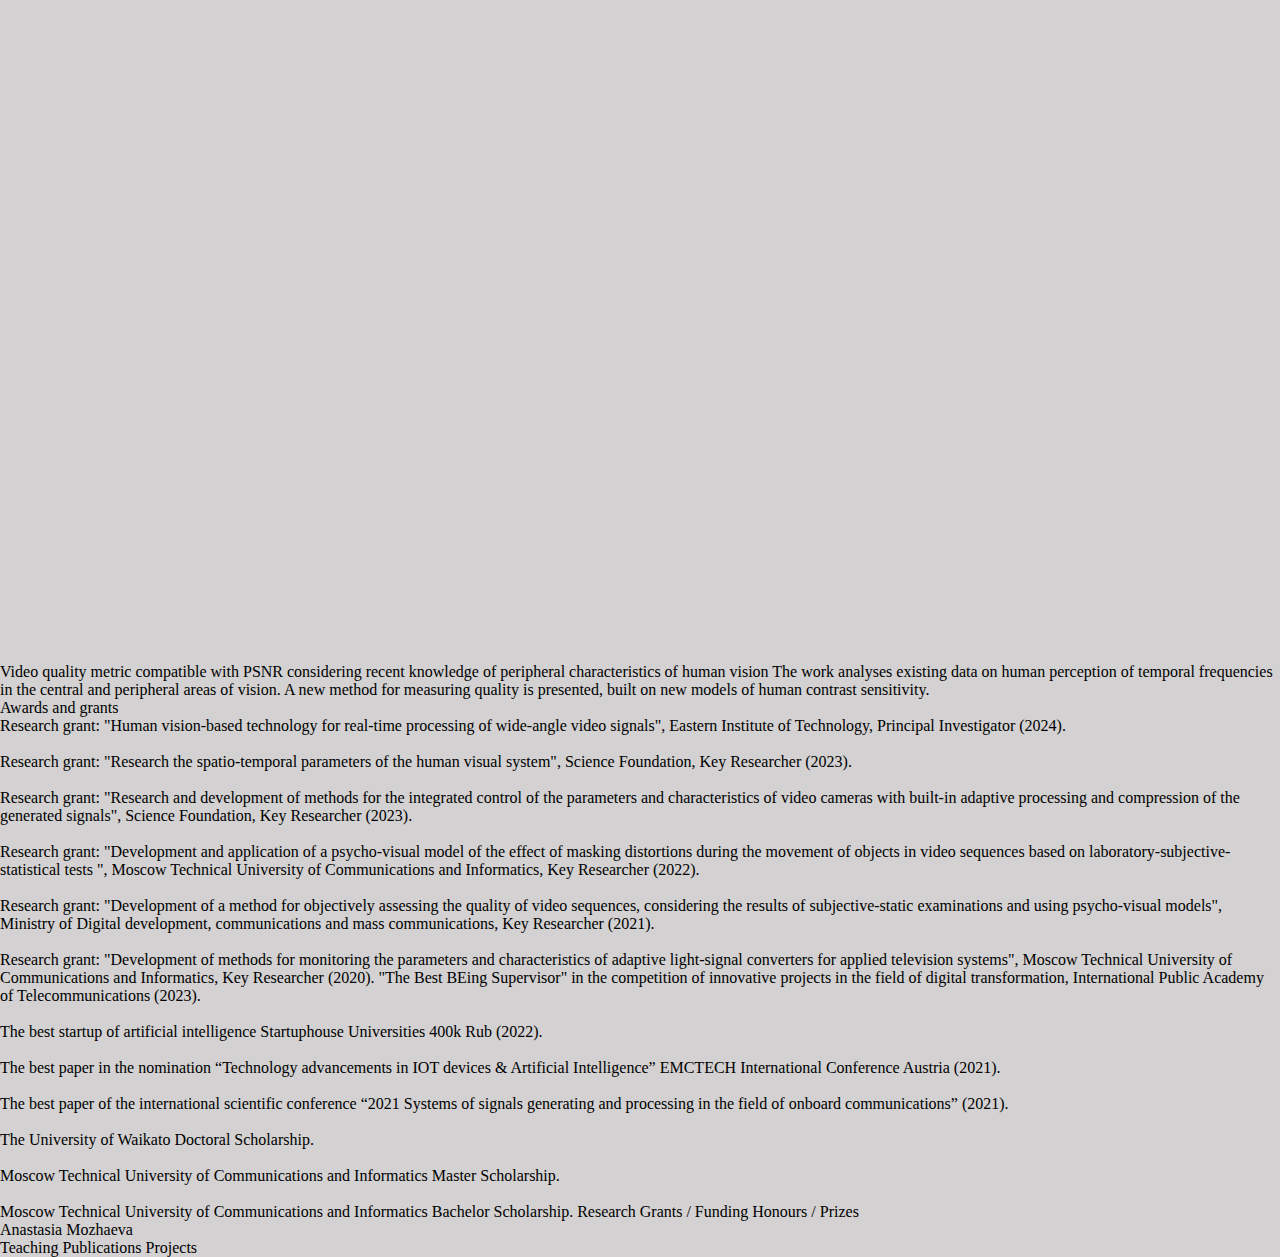
==== commit d60ccb9d: "Update index.html" ====
--- a/index.html
+++ b/index.html
@@ -184,29 +184,21 @@
 @media screen and (max-width: 768px) {
   #Copy_0 {
     left: 5%;
-    width: 350px;
-    top: 100px;
+    width: 150px;
+    top: 5%;
   }
 }
 
 /* Small screens (mobile phones) */
 @media screen and (max-width: 480px) {
   #Copy_0 {
-    left: 20px;
-    width: calc(100% - 40px);
-    top: 90px;
-    height: auto; /* Allow height to adjust based on content */
-    position: relative; /* Change to relative positioning for better mobile layout */
-    margin-top: 90px; /* Add margin to compensate for the position change */
-  }
-}
-
-/* Extra small screens */
-@media screen and (max-width: 320px) {
-  #Copy_0 {
-    grid-row-gap: 20px; /* Reduce spacing between rows */
-  }
-}
+    left: 5%;
+    width: 150px;
+    top: 5%;
+    font-size: 8px; /* Added font size of 8px */
+  }
+
+
 
 #Page_title {
   grid-row-gap: 24px;
@@ -484,9 +476,12 @@
 
 @media screen and (max-width: 480px) {
   #aeea225d_d48d_456c_8f57_3419ff5c2908_1 {
-    height: 250px;
-    width: 95%;
+    width: 50px;
+    height: 50px;
+    aspect-ratio: 1;
     left: 2.5%;
+    position: relative;
+    margin-top: 15px;
   }
 }
 
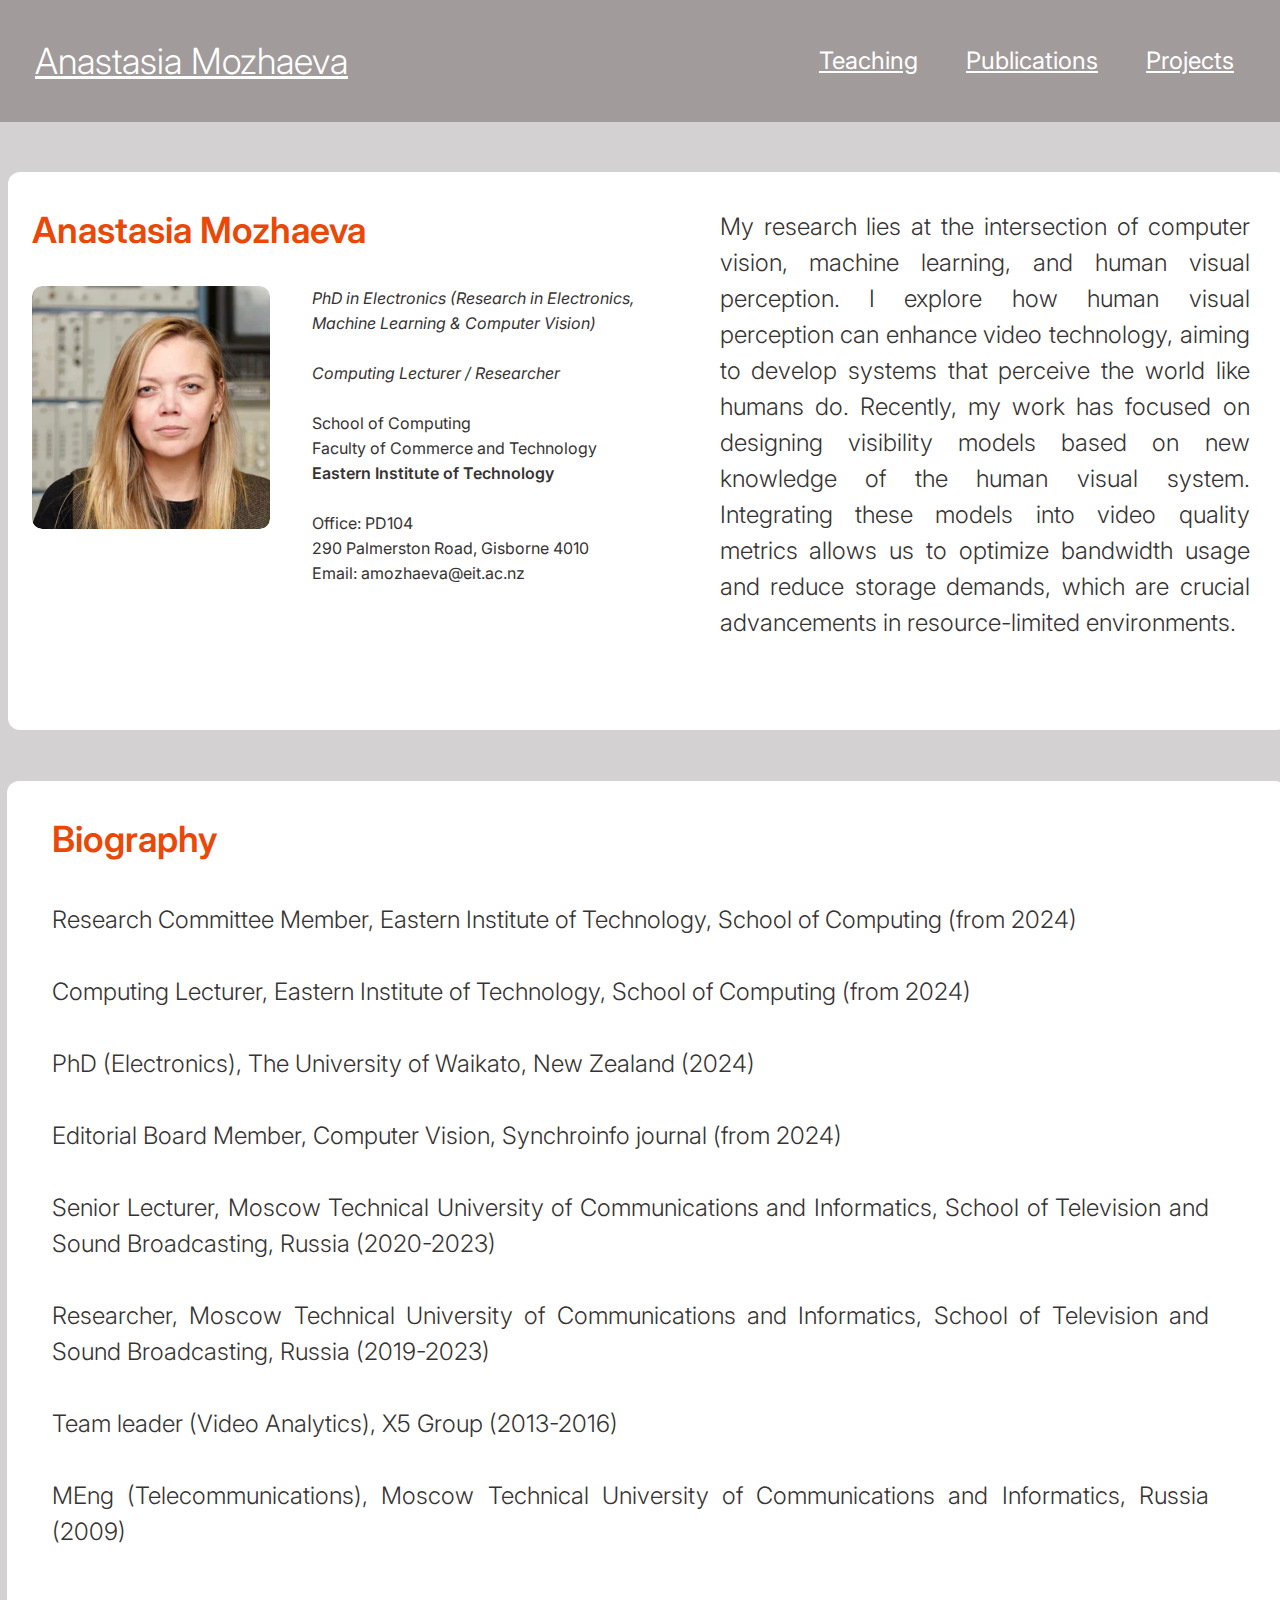
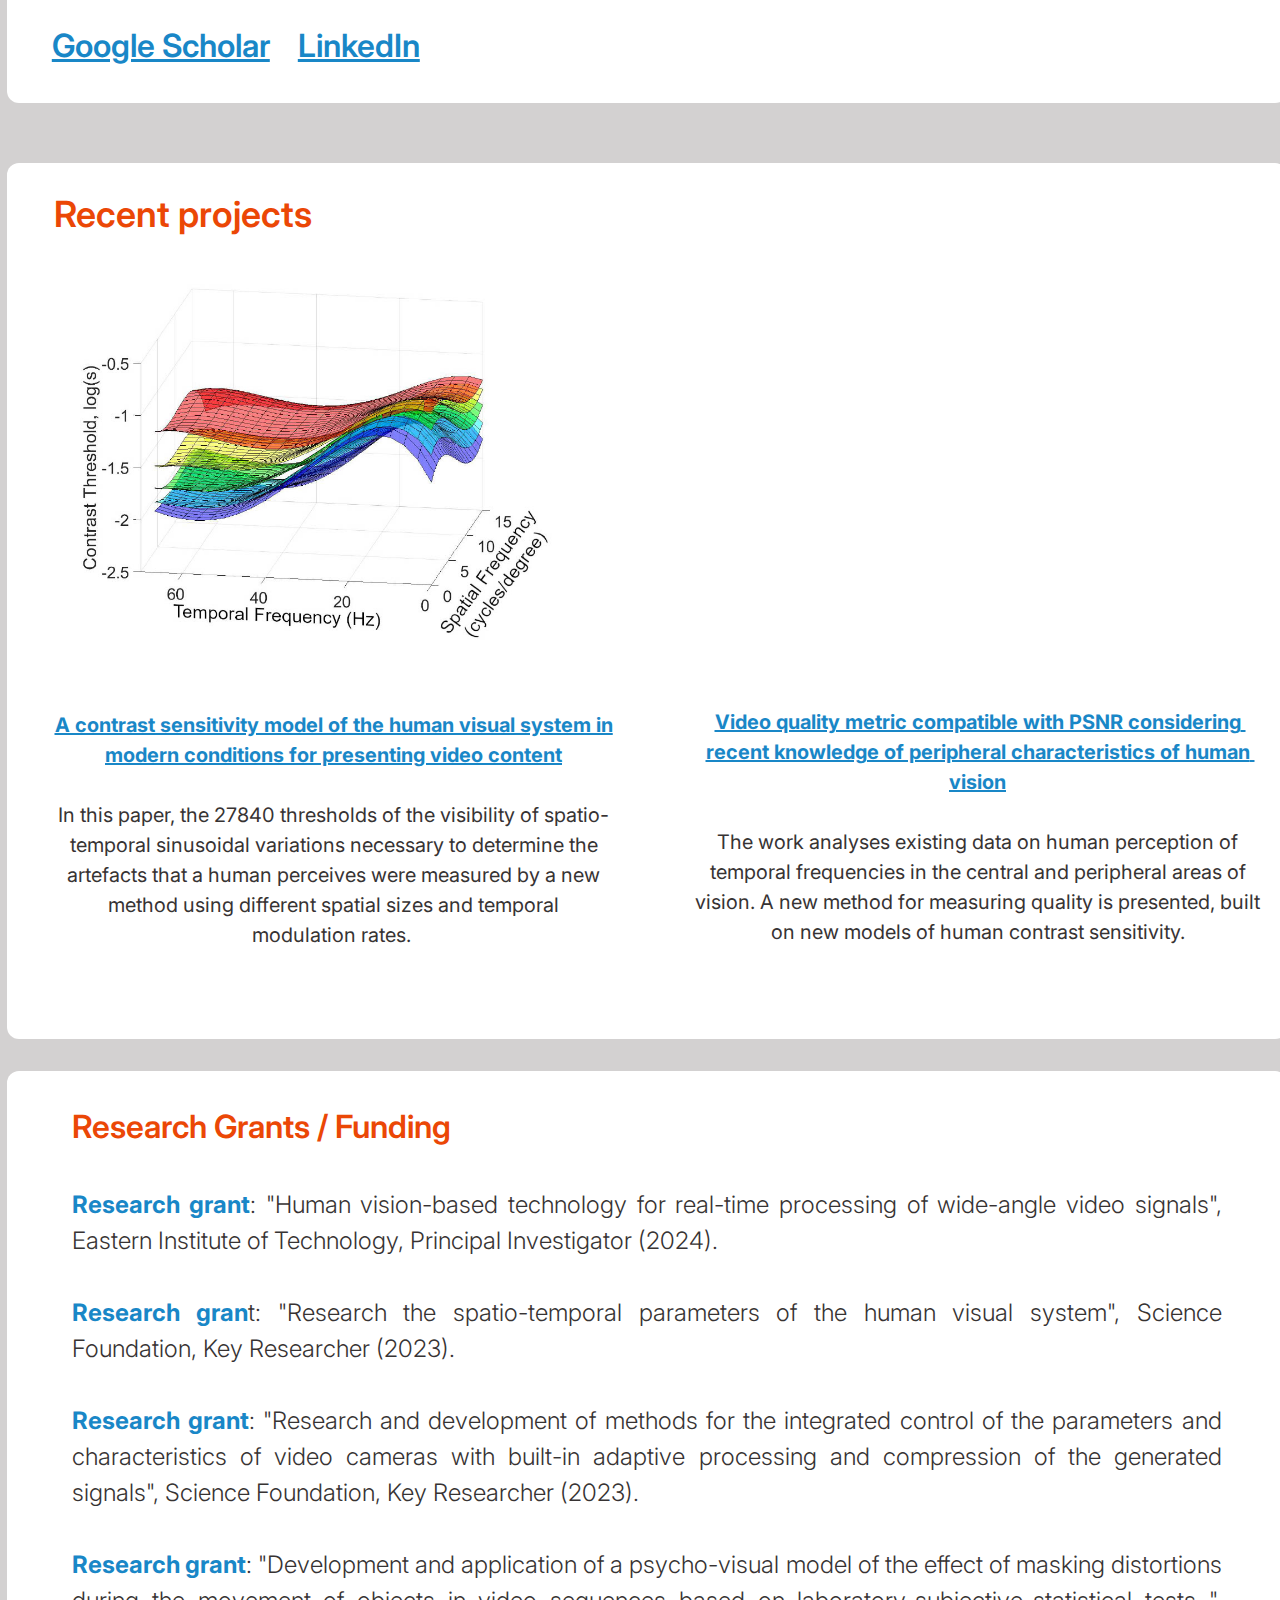
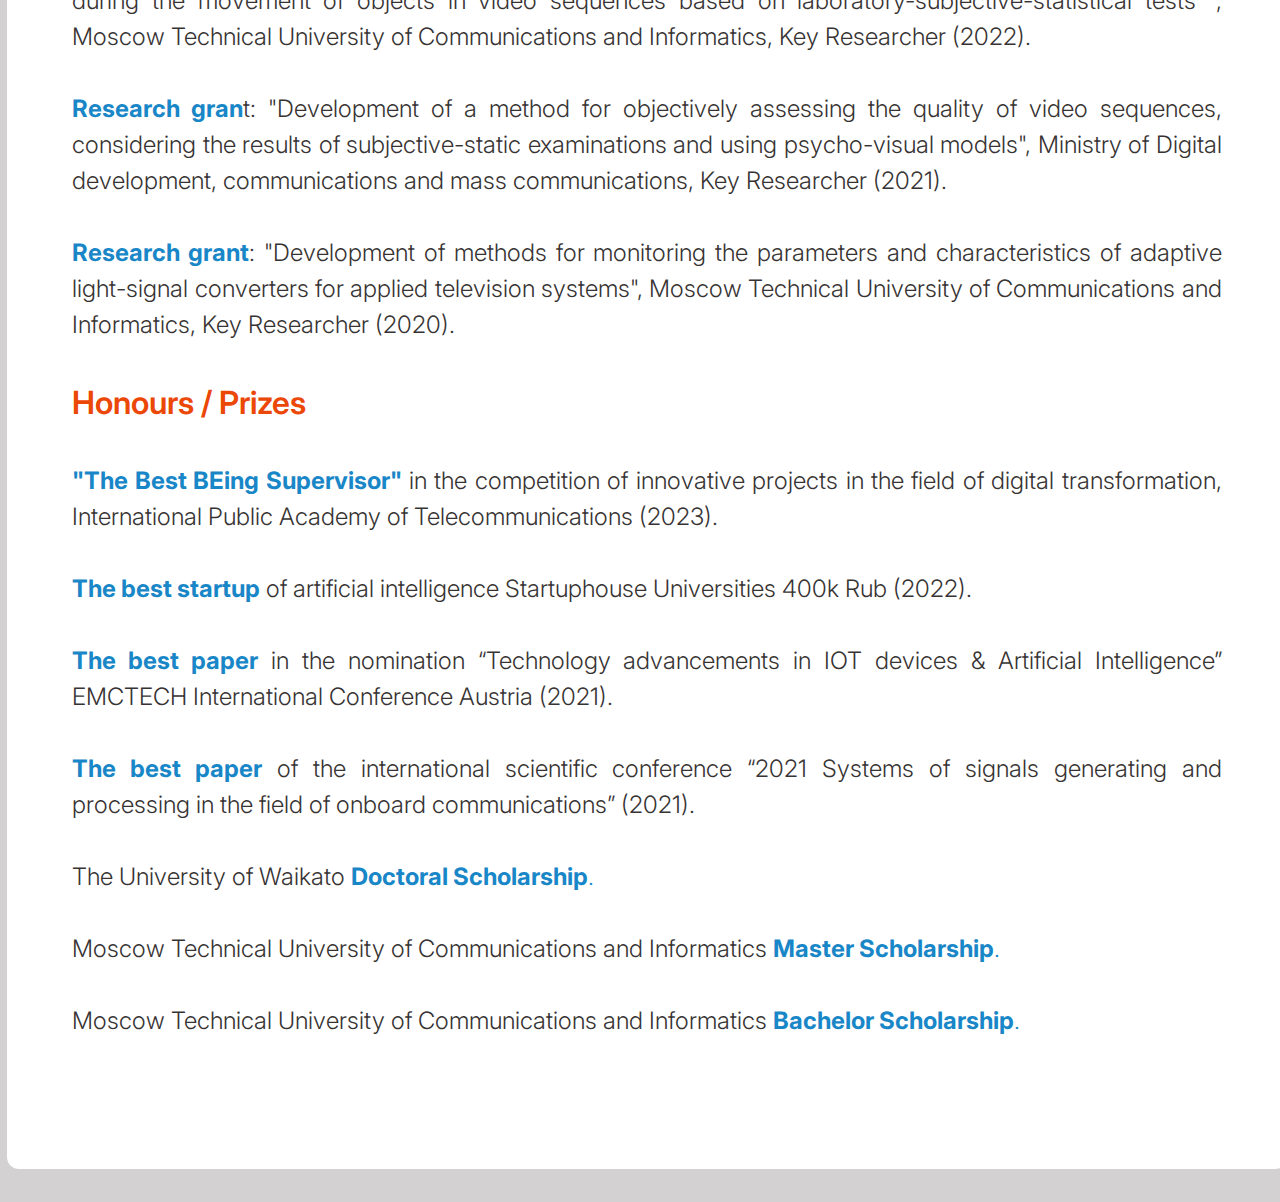
==== commit 96147d02: "Update index.html" ====
--- a/index.html
+++ b/index.html
@@ -40,1903 +40,195 @@
 `),de=["appear","mousedown","mouseenter","mouseleave","mouseup","timeout","click","press","drag","keydown","hover"];function ce(r,n,o){if(o.direction==="LEFT"){if(n==="BOTTOM_LEFT"||n==="TOP_LEFT")return[{eltId:r,props:[{key:"left",from:"100%",to:"0%"}]}];if(n==="BOTTOM_RIGHT"||n==="TOP_RIGHT")return[{eltId:r,props:[{key:"translate",from:"100% 0px",to:"0px 0px"}]}];{let i=n==="CENTER"?"-50%":"0px";return[{eltId:r,props:[{key:"left",from:"100%",to:"50%"},{key:"translate",from:`0px ${i}`,to:`-50% ${i}`}]}]}}else if(o.direction==="RIGHT"){if(n==="BOTTOM_LEFT"||n==="TOP_LEFT")return[{eltId:r,props:[{key:"translate",from:"-100% 0px",to:"0px 0px"}]}];if(n==="BOTTOM_RIGHT"||n==="TOP_RIGHT")return[{eltId:r,props:[{key:"right",from:"100%",to:"0px"}]}];{let i=n==="CENTER"?"-50%":"0px";return[{eltId:r,props:[{key:"left",from:"0px",to:"50%"},{key:"translate",from:`-100% ${i}`,to:`-50% ${i}`}]}]}}else if(o.direction==="TOP")if(n==="BOTTOM_LEFT"||n==="BOTTOM_RIGHT"||n==="BOTTOM_CENTER"){let i=n==="BOTTOM_CENTER"?"-50%":"0px";return[{eltId:r,props:[{key:"translate",from:`${i} 100%`,to:`${i} 0px`}]}]}else return n==="TOP_LEFT"||n==="TOP_RIGHT"||n==="TOP_CENTER"?[{eltId:r,props:[{key:"top",from:"100%",to:"0px"}]}]:[{eltId:r,props:[{key:"top",from:"100%",to:"50%"},{key:"translate",from:"-50% 0%",to:"-50% -50%"}]}];else if(o.direction==="BOTTOM"){if(n==="BOTTOM_LEFT"||n==="BOTTOM_RIGHT"||n==="BOTTOM_CENTER")return[{eltId:r,props:[{key:"bottom",from:"100%",to:"0px"}]}];if(n==="TOP_LEFT"||n==="TOP_RIGHT"||n==="TOP_CENTER"){let i=n==="TOP_CENTER"?"-50%":"0px";return[{eltId:r,props:[{key:"translate",from:`${i} -100%`,to:`${i} 0px`}]}]}else return[{eltId:r,props:[{key:"top",from:"0px",to:"50%"},{key:"translate",from:"-50% -100%",to:"-50% -50%"}]}]}else console.warn("Unsupported transition:",o);return[]}function G(r){if(r)return(...n)=>{if(!r)return;let o=r;return r=void 0,o(...n)}}var tt=r=>r instanceof HTMLElement||r instanceof SVGElement;function nt(r,n){if(!r.parentElement)return;let o=new MutationObserver(i=>{for(let l of i.filter(a=>a.type==="childList"))for(let a of l.removedNodes)a===r&&(n?.(),o.disconnect())});o.observe(r.parentElement,{childList:!0})}function _(r,n){let o=new MutationObserver(i=>{for(let l of i.filter(a=>a.type==="childList"))for(let a of l.addedNodes)tt(a)&&a.matches(r)&&nt(a,n(a))});return o.observe(document,{childList:!0,subtree:!0}),()=>o.disconnect()}var pe=new Set(["youtube-video","vimeo-video","spotify-audio","jwplayer-video","videojs-video","wistia-video","cloudflare-video","hls-video","shaka-video","dash-video"]);function rt(r){return pe.has(r.tagName.toLowerCase())||r.tagName==="VIDEO"}function ot(r){if(r.tagName!=="IFRAME")return!1;let n=r.src;return(n.includes("youtube.com")||n.includes("youtube-nocookie.com"))&&n.includes("enablejsapi=1")}var D=class{constructor(r){this.iframe=r,this.info={},this.messageListener=null,this.loaded=new Promise(n=>{let o=()=>{this.iframe.removeEventListener("load",o),setTimeout(()=>{this.requestYoutubeListening()})};this.iframe.addEventListener("load",o),this.messageListener=i=>{if(i.source===this.iframe.contentWindow&&i.data){let l;try{l=JSON.parse(i.data)}catch(a){console.error("YoutubeController messageListener",a);return}l.event==="onReady"&&this.iframe.removeEventListener("load",o),l.info&&(Object.assign(this.info,l.info),n(!0))}},window.addEventListener("message",this.messageListener),this.requestYoutubeListening()})}sendYoutubeMessage(r){return ae(this,arguments,function*(n,o=[]){var i;yield this.loaded,(i=this.iframe.contentWindow)==null||i.postMessage(JSON.stringify({event:"command",func:n,args:o}),"*")})}requestYoutubeListening(){var r;(r=this.iframe.contentWindow)==null||r.postMessage(JSON.stringify({event:"listening"}),"*")}get muted(){return this.info.muted}get volume(){return this.info.volume}set muted(r){r?this.sendYoutubeMessage("mute"):this.sendYoutubeMessage("unMute")}get currentTime(){return this.info.currentTime}set currentTime(r){this.sendYoutubeMessage("seekTo",[r,!0])}get paused(){return this.info.playerState===2}play(){this.sendYoutubeMessage("playVideo")}pause(){this.sendYoutubeMessage("pauseVideo")}static from(r){return r.f2w_yt_controller||(r.f2w_yt_controller=new D(r))}};function S(r){if(rt(r))return r;if(ot(r))return D.from(r)}function fe(r){let n=S(r);return n?()=>(n.muted=!n.muted,()=>{n.muted=!n.muted}):()=>console.warn("Video element not recognized",r)}function me(r){let n=S(r);return n?()=>(n.muted=!0,()=>{n.muted=!1}):()=>console.warn("Video element not recognized",r)}function ge(r){let n=S(r);return n?()=>(n.muted=!1,()=>{n.muted=!0}):()=>console.warn("Video element not recognized",r)}function ye(r){let n=S(r);return n?()=>(n.play(),()=>n.pause()):()=>console.warn("Video element not recognized",r)}function Ee(r){let n=S(r);return n?()=>(n.pause(),()=>n.play()):()=>console.warn("Video element not recognized",r)}function he(r){let n=S(r);return n?()=>(n.paused?n.play():n.pause(),()=>{n.paused?n.play():n.pause()}):()=>console.warn("Video element not recognized",r)}function xe(r,n){let o=S(r);return o?()=>{o.currentTime=n}:()=>console.warn("Video element not recognized",r)}function be(r,n){let o=S(r);return o?()=>(o.currentTime+=n,()=>{o.currentTime-=n}):()=>console.warn("Video element not recognized",r)}function Te(r,n){let o=S(r);return o?()=>(o.currentTime-=n,()=>{o.currentTime+=n}):()=>console.warn("Video element not recognized",r)}function ve(){let r=navigator.userAgent;return r.includes("Safari")&&!r.includes("Chrome")}function Ce(r){return r==="absolute"||r==="fixed"}var it=ve();function U(r,n,o){r.animate(w({},n),{pseudoElement:o,iterations:1,duration:0,fill:"forwards"})}function J(r){return Object.fromEntries(r.map(n=>[n.camelKey,[n.from,n.to]]))}function K(r,n,o,i,l){let a=r.parentElement,d=getComputedStyle(r),c=getComputedStyle(a).display,p=c.endsWith("flex")||c.endsWith("grid"),f=Ce(d.position),b=n.map(s=>V(w({},s),{camelKey:s.key.startsWith("--")?s.key:s.key.replace(/-([a-z])/g,(T,A)=>A.toUpperCase())})),C={},E=b.filter(s=>s.pseudo?!1:s.key.startsWith("--f2w-attr-")?(C[s.key.slice(11)]=s.to,!1):!0),u=J(E),x=J(b.filter(s=>s.pseudo==="::before")),N=J(b.filter(s=>s.pseudo==="::after")),m;u.display&&(u.display[0]==="none"?r.style.display=String(u.display[1]):u.display[1]==="none"&&p&&!f&&(r.style.display="none"),m=String(u.display[1]),delete u.display),it&&(Ne(r,u,"overflow"),Ne(r,u,"rowGap","gridRowGap"));let g=+getComputedStyle(r).getPropertyValue("--f2w-order");if(u["--f2w-order"]){let s=u["--f2w-order"][1];g=s===void 0?NaN:+s,isNaN(g)||r.style.setProperty("--f2w-order",String(g)),delete u["--f2w-order"]}if(isNaN(g)||l.add(a),u["--f2w-img-src"]){let s=r.f2w_image_lazy_loader,T=u["--f2w-img-src"][1];s||(r.f2w_image_lazy_loader=s=new Image,s.decoding="sync",s.onload=()=>{r.decoding="sync",r.setAttribute("src",T),delete r.f2w_image_lazy_loader}),s.src=T,delete u["--f2w-img-src"]}u.$innerHTML&&(r.innerHTML=String(u.$innerHTML[1]),delete u.$innerHTML);for(let[s,T]of Object.entries(C))r.setAttribute(s,String(T));if(u.left&&u.right){if(u.left[1]==="revert"&&u.right[0]==="revert"){let{right:s}=a.getBoundingClientRect(),{right:T}=r.getBoundingClientRect(),A=R(s-T);U(r,{left:"revert",right:A}),delete u.left,u.right[0]=A}else if(u.left[0]==="revert"&&u.right[1]==="revert"){let{left:s}=a.getBoundingClientRect(),{left:T}=r.getBoundingClientRect(),A=R(T-s);U(r,{right:"revert",left:A}),delete u.right,u.left[0]=A}}if(u.top&&u.bottom){if(u.top[1]==="revert"&&u.bottom[0]==="revert"){let{bottom:s}=a.getBoundingClientRect(),{bottom:T}=r.getBoundingClientRect(),A=R(s-T);U(r,{top:"revert",bottom:A}),delete u.top,u.bottom[0]=A}else if(u.top[0]==="revert"&&u.bottom[1]==="revert"){let{top:s}=a.getBoundingClientRect(),{top:T}=r.getBoundingClientRect(),A=R(T-s);U(r,{bottom:"revert",top:A}),delete u.bottom,u.top[0]=A}}u.backgroundImage&&E.filter(s=>s.key.startsWith("background-")).forEach(s=>{r.style.setProperty(s.key,String(s.to)),delete u[s.camelKey]});for(let[s,T]of[["before",x],["after",N]])T.display&&(T.display[1]==="none"?(r.classList.remove(s+"-visible"),r.classList.add(s+"-hidden")):(r.classList.remove(s+"-hidden"),r.classList.add(s+"-visible")));let y=(s,T,A=!1)=>{if(!(!A&&!Object.keys(s).length))return r.animate(w({easing:o},s),{pseudoElement:T,iterations:1,duration:i,fill:"both"})},h=y(u,void 0,!!m);m&&h.finished.then(()=>{r.style.display=m}),y(x,"::before"),y(N,"::after")}var Ne=(r,n,...o)=>{let i=o.find(l=>l in n);!i||(r.style[o[0]]=String(n[i][1]),delete n[i])},Pe=()=>window.F2W_REACTIONS,j=()=>window.F2W_VARIABLES,st=()=>window.F2W_COLLECTION_MODE_BPS,Oe=r=>{var n,o;return(o=(n=window.F2W_COLLECTION_VARS)==null?void 0:n[r])!=null?o:{}},at=(r,n)=>Oe(r)[n];function _e(r,n){j()[r]=n;let o=ue(n);document.body.style.setProperty(r,o);let i=`data${r.slice(1)}`;document.body.hasAttribute(i)&&document.body.setAttribute(i,o),document.dispatchEvent(new CustomEvent("f2w-set-variable",{detail:{id:r,value:n,str:o}}))}function X(r,n){var o;document.body.setAttribute(`data-${r}`,n);let i=(o=at(r,n))!=null?o:{};for(let[l,a]of Object.entries(i))_e(l,a)}function lt(r,n){X(r,n),ke(r,n)}function ke(r,n){var o,i;if((o=window.F2W_COLOR_SCHEMES)!=null&&o.includes(r))localStorage?.setItem(We,n);else if((i=window.F2W_LANGUAGES)!=null&&i.includes(r)){localStorage?.setItem(ze,n);let l=Array.from(document.head.querySelectorAll('link[rel="alternate"]')).find(a=>a.hreflang===n);l&&history.replaceState(null,"",new URL(l.href).pathname)}}function v(r){return typeof r=="number"?r:typeof r=="boolean"?r?1:0:typeof r=="string"?parseFloat(r):0}function O(r){return String(r)}function M(r){return typeof r=="string"?r==="true":!!r}function B(r,n){var o,i;if(r===void 0)return!1;if(W(r))return B(j()[r.id]);if(typeof r=="object"&&"expressionArguments"in r){let l=r.expressionArguments.map(d=>d.value).filter(d=>d!==void 0).map(d=>B(d,n)),a=(i=(o=r.expressionArguments[0])==null?void 0:o.resolvedType)!=null?i:"STRING";switch(r.expressionFunction){case"ADDITION":return a==="FLOAT"?l.map(v).reduce((d,c)=>d+c):l.map(O).reduce((d,c)=>d+c);case"SUBTRACTION":if(l.length!==2)throw new Error("Invalid expression");return v(l[0])-v(l[1]);case"DIVISION":if(l.length!==2)throw new Error("Invalid expression");return v(l[0])/v(l[1]);case"MULTIPLICATION":return l.map(v).reduce((d,c)=>d*c);case"NEGATE":if(l.length!==1)throw new Error("Invalid expression");return-v(l[0]);case"GREATER_THAN":if(l.length!==2)throw new Error("Invalid expression");return v(l[0])>v(l[1]);case"GREATER_THAN_OR_EQUAL":if(l.length!==2)throw new Error("Invalid expression");return v(l[0])>=v(l[1]);case"LESS_THAN":if(l.length!==2)throw new Error("Invalid expression");return v(l[0])<v(l[1]);case"LESS_THAN_OR_EQUAL":if(l.length!==2)throw new Error("Invalid expression");return v(l[0])<=v(l[1]);case"EQUALS":if(l.length!==2)throw new Error("Invalid expression");return a==="FLOAT"?v(l[0])===v(l[1]):a==="BOOLEAN"?M(l[0])===M(l[1]):O(l[0])===O(l[1]);case"NOT_EQUAL":if(l.length!==2)throw new Error("Invalid expression");return a==="FLOAT"?v(l[0])!==v(l[1]):a==="BOOLEAN"?M(l[0])!==M(l[1]):O(l[0])!==O(l[1]);case"AND":if(l.length!==2)throw new Error("Invalid expression");return M(l[0])&&M(l[1]);case"OR":if(l.length!==2)throw new Error("Invalid expression");return M(l[0])||M(l[1]);case"NOT":if(l.length!==1)throw new Error("Invalid expression");return!M(l[0]);case"VAR_MODE_LOOKUP":default:return console.warn(`Expression not implemented yet: ${r.expressionFunction}`),!1}}else return r}function te(r,n,o){let i=r.map(l=>ut(l,n,o));return(l,a)=>{let d=i.map(c=>c(l,a)).filter(c=>!!c);if(d.length)return(c,p)=>d.forEach(f=>f(c,p))}}function ut(r,n,o){for(;r.type==="ALIAS";)r=Pe()[r.alias];let i=dt(r,n,o);return l=>{if(r.type!=="ANIMATE"&&o==="drag"){let a=l.detail;if(!a.handled)return a.handled=!0,i(l)}if(!L){if(r.type==="ANIMATE"&&r.rootId){let a=document.getElementById(r.rootId);if(a!=null&&a.parentElement){let d=G(i(l));if(d){let c=a?.parentElement;for(;c&&((c.f2w_reset||(c.f2w_reset=[])).push(d),c=c.parentElement,c?.tagName!=="BODY"););}return d}}return i(l)}}}function dt(action,bound,trigger){var e,t;switch(action.type){case"BACK":return()=>{var r;return((r=window.F2W_PREVIEW_BACK)!=null?r:history.back)()};case"JS":return()=>eval(action.code);case"URL":return()=>{action.openInNewTab?window.open(action.url,"_blank"):window.F2W_PREVIEW_NAVIGATE?window.F2W_PREVIEW_NAVIGATE(action.url):location.assign(action.url)};case"SET_VARIABLE":let{variableId,variableValue}=action;if(variableId&&variableValue?.value!==void 0)return()=>_e(variableId,B(variableValue.value,variableId));break;case"SET_VARIABLE_MODE":let{variableCollectionName,variableModeName}=action;if(variableCollectionName&&variableModeName)return()=>lt(variableCollectionName,variableModeName);break;case"CONDITIONAL":let blocks=action.conditionalBlocks.map(r=>{let n=te(r.actions,bound,trigger),{condition:o}=r;return{test:o?()=>M(B(o.value)):()=>!0,run:n}});return()=>{let r=[];for(let n of blocks)if(n.test()){let o=n.run();o&&r.push(o);break}if(r.length)return n=>r.forEach(o=>o(n))};case"KEY_CONDITION":let run=te(action.actions,bound,trigger),keyCode=action.keyCodes[0],shiftKey=action.keyCodes.slice(1).includes(16),ctrlKey=action.keyCodes.slice(1).includes(17),altKey=action.keyCodes.slice(1).includes(18),metaKey=action.keyCodes.slice(1).includes(91);return r=>{if(r instanceof KeyboardEvent){if(r.keyCode!==keyCode||r.ctrlKey!==ctrlKey||r.altKey!==altKey||r.metaKey!==metaKey||r.shiftKey!==shiftKey)return;r.preventDefault(),r.stopPropagation(),run(r)}};case"CLOSE_OVERLAY":{if(action.self)return r=>{var n,o;return(o=(n=r?.target)==null?void 0:n.f2w_close)==null?void 0:o.call(n)};if(action.overlayId){let r=document.getElementById(action.overlayId);if(!r)break;return()=>{var n;return(n=r.f2w_close)==null?void 0:n.call(r)}}break}case"SCROLL_TO":if(!action.destinationId)break;let elt=document.getElementById(action.destinationId);if(!elt)break;return r=>{var n;r?.currentTarget instanceof HTMLAnchorElement&&r?.preventDefault(),elt.scrollIntoView({behavior:(n=action.transition)!=null&&n.type?"smooth":"instant"})};case"OVERLAY":if(!action.destinationId)break;let overlay=document.getElementById(action.destinationId);if(!overlay)break;let modal=Array(...overlay.children).find(r=>r.tagName!=="TEMPLATE");if(!modal)break;let{transition,overlayPositionType,overlayRelativePosition}=action,duration=Math.round(1e3*((e=transition?.duration)!=null?e:0)),animations=[{eltId:action.destinationId,props:[{key:"visibility",from:"hidden",to:"visible"},{key:"opacity",from:"0",to:"1"}]}];return overlayPositionType==="MANUAL"?()=>{var r,n,o;if(trigger==="hover"){let d=(r=bound.f2w_mouseleave_remove)==null?void 0:r.call(bound);if(d){let c=p=>{Me(p,bound)&&Me(p,modal)&&(d(),document.removeEventListener("mousemove",c))};document.addEventListener("mousemove",c)}}let i=animations.slice(0),l=R(bound.getBoundingClientRect().left+((n=overlayRelativePosition?.x)!=null?n:0)),a=R(bound.getBoundingClientRect().top+((o=overlayRelativePosition?.y)!=null?o:0));return modal.style.setProperty("left",l),modal.style.setProperty("top",a),transition?.type==="MOVE_IN"&&(transition.direction==="LEFT"?i.push({eltId:modal.id,props:[{key:"left",from:"100%",to:l}]}):transition.direction==="RIGHT"?i.push({eltId:modal.id,props:[{key:"left",from:"0px",to:l},{key:"translate",from:"-100% 0px",to:"0px 0px"}]}):transition.direction==="TOP"?i.push({eltId:modal.id,props:[{key:"top",from:"100%",to:a}]}):transition.direction==="BOTTOM"&&i.push({eltId:modal.id,props:[{key:"top",from:"0px",to:a},{key:"translate",from:"0px -100%",to:"0px 0px"}]})),ee(i,transition?.easing,duration,bound,trigger,`${trigger}(manual_overlay)`,overlay)()}:(transition?.type==="MOVE_IN"?animations.push(...ce(modal.id,overlayPositionType,transition)):transition!=null&&transition.type&&console.warn("Unsupported transition:",transition),ee(animations,transition?.easing,duration,bound,trigger,`${trigger}(overlay)`,overlay));case"ANIMATE":{let{animations:r,transition:n,rootId:o,reset:i}=action,l=Math.round(1e3*((t=n?.duration)!=null?t:0)),a=ee(r,n?.easing,l,bound,trigger,i?`${trigger}(+reset)`:trigger);return i&&o?(d,c)=>{let p=document.getElementById(o);if(p){let{f2w_reset:f}=p;f!=null&&f.length&&(delete p.f2w_reset,f.reverse().forEach(b=>b(void 0,!0)))}return a(d,c)}:a}case"UPDATE_MEDIA_RUNTIME":{if(!action.destinationId)break;let r=document.getElementById(action.destinationId);if(!r)break;switch(action.mediaAction){case"MUTE":return me(r);case"UNMUTE":return ge(r);case"TOGGLE_MUTE_UNMUTE":return fe(r);case"PLAY":return ye(r);case"PAUSE":return Ee(r);case"TOGGLE_PLAY_PAUSE":return he(r);case"SKIP_BACKWARD":return Te(r,action.amountToSkip);case"SKIP_FORWARD":return be(r,action.amountToSkip);case"SKIP_TO":return xe(r,action.newTimestamp)}}default:return()=>console.warn("Action not implemented yet: "+action.type)}return()=>{}}var Ae=9999;function ee(r,n="linear",o,i,l,a,d){return c=>{let p=r;d&&(document.body.parentElement.style.overflow="hidden",p=[{eltId:d.id,props:[{key:"z-index",from:0,to:Ae++}]},...p]);let f=k(p,n,o,i,l,a,c),b=G((C,E)=>{d&&(Ae--,document.body.parentElement.style.overflow=""),k(f,n,E?0:o,i,l,`${a}(revert)`)});return d&&(d.f2w_close=b),b}}var we=new Map;function k(r,n,o,i,l,a,d){var c,p,f;let b=[],C=new Set;if(l==="drag")return ct(r,n,o,i,d.detail),[];for(let{eltId:E,altId:u,props:x,reactions:N}of r){let m=document.getElementById(E);if(!m){let g=we.get(E);g&&(m=document.getElementById(g))}if(!m){$(`Can't find element for id: ${E}`);continue}if(u){let g=document.getElementById(u);if(!g){let s=document.getElementById(z(u));if(!s){$(`Can't find template for id: ${u}`);continue}g=((c=s.content)==null?void 0:c.cloneNode(!0)).querySelector("*")}let{f2w_mouseup:y}=m,h=(p=m.f2w_mouseleave_remove)==null?void 0:p.call(m);if(h&&He(g,h),y&&g.addEventListener("mouseup",y),(h||y)&&Be(g),Fe(g,!0,o),o)m.insertAdjacentElement("afterend",g),K(m,[{key:"display",from:getComputedStyle(m).display,to:"none"}],n,o,C),K(g,[{key:"opacity",from:0,to:"revert-layer"},{key:"display",from:"none",to:"revert-layer"}],n,o,C);else{m.parentElement.replaceChild(g,m);let s=document.getElementById(z(E));s||(s=document.createElement("template"),s.id=z(E),s.innerHTML=m.outerHTML,g.insertAdjacentElement("afterend",s)),we.set(E,g.id)}b.push({eltId:g.id,altId:m.id}),isNaN(+getComputedStyle(g).getPropertyValue("--f2w-order"))||C.add(g.parentElement)}else{let g=(x||[]).map(h=>{let s=Re(m,h.key,h.from),T=Re(m,h.key,h.to);return{key:h.key,pseudo:h.pseudo,from:s,to:T}}).filter(h=>h.from!==h.to);K(m,g,n,o,C),N&&(l!=="hover"&&((f=m.f2w_mouseleave_remove)==null||f.call(m)),N.forEach(h=>De(m,h.type,h.to,o)));let y={eltId:E,props:g.map(h=>{let s={key:h.key,from:h.to,to:h.from};return h.pseudo&&(s.pseudo=h.pseudo),s})};N&&(y.reactions=N.map(h=>({type:h.type,from:h.to,to:h.from}))),b.push(y)}}for(let E of C){let u=Array.from(E.children).map((N,m)=>({it:N,i:m})),x=!1;u.sort((N,m)=>{let g=+(getComputedStyle(N.it).getPropertyValue("--f2w-order")||"99999"),y=+(getComputedStyle(m.it).getPropertyValue("--f2w-order")||"99999");return g-y}).forEach((N,m)=>{x?E.appendChild(N.it):x=m!==N.i})}return b}function Be(r){let n=r;for(;n;)n.classList.remove("pointer-events-none"),n=n.parentElement}function ct(r,n,o,i,l){if(l.handled)return;let a=i.getBoundingClientRect(),d=k(r.filter(u=>u.props).map(({eltId:u,props:x})=>({eltId:u,props:x})),"linear",0,i,"click","drag_start(tmp)"),c=i.getBoundingClientRect(),p=c.left-a.left,f=c.top-a.top,b=Math.sqrt(p*p+f*f);k(d,"linear",0,i,"click","drag_start(tmp undo)");let{x:C,y:E}=ne(l.start,l.end);if(C>0&&p>0||C<0&&p<0||p===0&&(E>0&&f>0||E<0&&f<0)){l.handled=!0;let u=r.map(m=>{var g;return V(w({},m),{swapped:!1,props:(g=m.props)==null?void 0:g.map(y=>V(w({},y),{curr:y.from}))})}),x=m=>{let{x:g,y}=ne(m.start,m.end),h=(g*p+y*f)/b;return Math.max(0,Math.min(100,100*h/b))},N=m=>{m.end.preventDefault(),m.end.stopPropagation();let g=x(m);k(F(u.map(y=>{let h=y,{reactions:s}=h,T=se(h,["reactions"]);if(y.props)return V(w({},T),{props:y.props.map(A=>{let je=yt(A,g),Ge=A.curr;return A.curr=je,V(w({},A),{from:Ge,to:je})})});if(y.altId){if(g<50&&y.swapped)return y.swapped=!1,{altId:y.eltId,eltId:y.altId};if(g>=50&&!y.swapped)return y.swapped=!0,T}})),"linear",0,i,"click","dragging")};N(l),i.f2w_drag_listener=m=>{if(N(m),m.finished){let g=x(m);k(F(u.map(y=>{if(y.props){let h=g<50?void 0:y.reactions;return{eltId:y.eltId,props:y.props.map(s=>V(w({},s),{from:s.curr,to:g<50?s.from:s.to})),reactions:h}}if(y.altId){if(g<50&&y.swapped)return y.swapped=!1,{altId:y.eltId,eltId:y.altId};if(g>=50&&!y.swapped)return y.swapped=!0,y}})),n,o,i,"click","drag_end")}}}}function Re(r,n,o){return o!=="$current"?o:getComputedStyle(r).getPropertyValue(n)}function Fe(r,n=!1,o=0){for(let i of de)for(let l of pt(r,`[data-reaction-${i}]`,n))De(l,i,l.getAttribute(`data-reaction-${i}`),o)}function pt(r,n,o=!1){let i=[...r.querySelectorAll(n)];return o&&r.matches(n)&&i.unshift(r),i}function De(r,n,o="",i=0){var l;if(!o&&n!=="hover"){mt(r,n);return}let a=0;if(o[0]==="T"){let f=o.indexOf("ms");a=parseFloat(o.slice(1,f))||0,o=o.slice(f+3)}let d=Pe(),c=F(o.split(",").map(f=>d[f])),p=te(c,r,n);if(n==="timeout"){ft(r,()=>p(),a+i);return}if(Be(r),n==="press"){let f,b=()=>{f?.(),f=void 0};r.f2w_mouseup=b,Y(r,"mousedown",C=>{f?.(),f=p(C)},n,P(r,"mouseup",b))}else if(n==="drag")Y(r,"dragging",f=>{p(f)},n);else if(n==="hover"){let f,b=N=>{f||(f=G(p(N)))},C=(l=r.f2w_mouseleave_remove)==null?void 0:l.call(r),E=()=>{f?.(),f=void 0,C?.()},u=setTimeout(()=>{r.matches(":hover")&&b()},i),x=He(r,E,u);Y(r,"mouseenter",b,n,x)}else n==="keydown"&&!r.getAttribute("tabindex")&&r.setAttribute("tabindex","-1"),n==="appear"&&Et.observe(r),Y(r,n,f=>{n!=="keydown"&&f.stopPropagation(),a?setTimeout(()=>p(f),a):p(f)},n)}function He(r,n,o=0){let i=P(r,"mouseleave",n),l=()=>(i(),clearTimeout(o),r.f2w_mouseleave===n&&delete r.f2w_mouseleave,r.f2w_mouseleave_remove===l&&delete r.f2w_mouseleave_remove,n);return r.f2w_mouseleave=n,r.f2w_mouseleave_remove=l}function Me({clientX:r,clientY:n},o){let{top:i,left:l,right:a,bottom:d}=o.getBoundingClientRect();return r>a+2||r<l-2||n>d+2||n<i-2}function $e(r){return`f2w_cleanup_${r}`}function ft(r,n,o){var i;let l=setTimeout(n,o);(i=r.f2w_cleanup_timeout)==null||i.call(r),r.f2w_cleanup_timeout=()=>{delete r.f2w_cleanup_timeout,clearTimeout(l)}}function mt(r,n){var o;let i=$e(n);(o=r[i])==null||o.call(r)}function Y(r,n,o,i,...l){var a;let d=[...l,P(r,n,o)],c=$e(i);(a=r[c])==null||a.call(r),r[c]=()=>{delete r[c],d.forEach(p=>p())}}function P(r,n,o,i){let l=a=>{!r.isConnected||o(a)};return r.addEventListener(n,l,i),()=>{r.removeEventListener(n,l,i)}}var We="f2w-color-scheme",ze="f2w-lang";if(window.F2W_THEME_SWITCH=r=>{var n;return(n=window.F2W_COLOR_SCHEMES)==null?void 0:n.forEach(o=>X(o,r))},window.F2W_COLOR_SCHEMES){let r=matchMedia("(prefers-color-scheme: dark)").matches?"dark":"light",n=localStorage==null?void 0:localStorage.getItem(We);_("body",()=>{var o,i;let l=document.body.getAttribute("data-preview-theme"),a=(o=l??n)!=null?o:r;(i=window.F2W_THEME_SWITCH)==null||i.call(window,a)})}if(window.F2W_LANGUAGES){let r=localStorage==null?void 0:localStorage.getItem(ze);_("body",()=>{var n,o,i;let l=Array.from(document.head.querySelectorAll('link[rel="alternate"]'));l.length===0||l.some(d=>d.getAttribute("hreflang")==="x-default"&&d.getAttribute("href")===window.location.href)||(r=document.documentElement.lang);let a=(o=(n=document.head.querySelector('link[rel="canonical"]'))==null?void 0:n.href)==null?void 0:o.endsWith("/404/");(i=window.F2W_LANGUAGES)==null||i.forEach(d=>{var c;let p=Object.fromEntries(Object.entries(Oe(d)).map(([b])=>[b.toLowerCase(),b])),f=[...navigator.languages];r&&f.unshift(r);for(let b of f){b=b.toLowerCase();let C=b.split("-")[0],E=(c=p[b])!=null?c:p[C];if(E){X(d,E),a||ke(d,E);break}}})})}var Se={},gt=Object.fromEntries(Object.entries(st()).map(([r,n])=>[r,Object.entries(n).map(([o,{minWidth:i}])=>({name:o,minWidth:i}))]));function Ve(){var r;let n=((r=window.visualViewport)==null?void 0:r.width)||window.innerWidth;for(let[o,i]of Object.entries(gt)){let l=[...i],a=l.splice(0,1)[0].name;for(let{name:d,minWidth:c}of l)n>=c&&(a=d);a!==Se[o]&&(X(o,a),Se[o]=a)}}var L=!1;_("body",()=>{let r,n=!1;P(document,"mousedown",o=>{r=o,L=!1}),P(document,"mousemove",o=>{var i,l,a;if(r&&ne(r,o).dist>2){let d={start:r,end:o};L?(a=(l=r.target)==null?void 0:l.f2w_drag_listener)==null||a.call(l,d):((i=r.target)==null||i.dispatchEvent(new CustomEvent("dragging",{detail:d})),L=!0,n=!0)}}),P(document,"mouseup",o=>{var i,l;r&&L&&((l=(i=r.target)==null?void 0:i.f2w_drag_listener)==null||l.call(i,{start:r,end:o,finished:!0})),r=void 0,L=!1}),P(document,"mouseup",o=>{var i,l;r&&L&&((l=(i=r.target)==null?void 0:i.f2w_drag_listener)==null||l.call(i,{start:r,end:o,finished:!0})),r=void 0,L=!1}),P(document,"click",o=>{n&&(n=!1,o.preventDefault(),o.stopPropagation())},{capture:!0}),Ve(),window.addEventListener("resize",Ve)}),addEventListener("DOMContentLoaded",()=>Fe(document)),addEventListener("DOMContentLoaded",()=>{if("mediumZoom"in window){let r=mediumZoom("[data-zoomable]");r.on("open",n=>{let o=getComputedStyle(n.target).objectFit,i=n.detail.zoom.getZoomedImage();o&&i&&(i.style.objectFit=o)}),r.on("closed",n=>{let o=n.detail.zoom.getZoomedImage();o.style.objectFit=""})}});function Ie(r){return r.endsWith("px")||r.endsWith("%")||r.startsWith("calc")}function Le(r){return r.startsWith("calc")?r.slice(4):r}function yt({from:r,to:n},o){if(r===n)return n;if(typeof r=="number"&&typeof n=="number")return r+(n-r)*(o/100);if(typeof r=="string"&&typeof n=="string"){if(r==="none"||n==="none"||r==="auto"||n==="auto")return o<50?r:n;if(r.endsWith("px")&&n.endsWith("px")){let i=parseFloat(r),l=parseFloat(n);return R(i+(l-i)*(o/100))}if(r.endsWith("%")&&n.endsWith("%")){let i=parseFloat(r),l=parseFloat(n);return Z(i+(l-i)*(o/100))}if(Ie(r)&&Ie(n)){let i=Le(r),l=Le(n);return`calc(${i} + (${l} - ${i}) * ${o/100})`}if(r.startsWith("rgb")&&n.startsWith("rgb")){let i=r.match(/\d+/g).map(Number),l=n.match(/\d+/g).map(Number);return`rgb(${i.map((a,d)=>a+(l[d]-a)*(o/100)).join(",")})`}}return o<50?r:n}function ne(r,n){let o=n.clientX-r.clientX,i=n.clientY-r.clientY;return{x:o,y:i,dist:Math.sqrt(Math.pow(o,2)+Math.pow(i,2))}}_("[data-bound-characters]",r=>{let n=()=>{let o=r.getAttribute("data-bound-characters"),i=O(B(j()[o]));i!==r.textContent&&(r.textContent=i)};return n(),document.addEventListener("f2w-set-variable",n),()=>document.removeEventListener("f2w-set-variable",n)}),_("[data-bound-visible]",r=>{let n=()=>{let o=r.getAttribute("data-bound-visible"),i=O(B(j()[o]));i!==void 0&&r.setAttribute("data-visible",i)};return n(),document.addEventListener("f2w-set-variable",n),()=>document.removeEventListener("f2w-set-variable",n)});var Et=new IntersectionObserver((r,n)=>{r.forEach(o=>{o.isIntersecting&&(n.unobserve(o.target),o.target.dispatchEvent(new CustomEvent("appear")))})},{threshold:.1});addEventListener("load",()=>{let r=window.location.hash.slice(1),n=new RegExp(r+"(_\\d+)?$");for(let o of document.querySelectorAll(`[id^="${r}"]`))if(n.test(o.id)&&o.getBoundingClientRect().height>0)return o.scrollIntoView()});
 
 
-</script><link href="https://fonts.googleapis.com/css2?family=Inter:ital,wght@0,300;0,400;0,500;0,600;1,400&amp;display=swap" rel="stylesheet"><style>*,:before,:after{box-sizing:border-box}
-  
-  body{-webkit-font-smoothing:antialiased}textarea:focus-visible{outline:none}button{-webkit-font-smoothing:inherit;-moz-osx-font-smoothing:inherit;-webkit-appearance:none}*{margin:0;padding:0}a{color:inherit;-webkit-text-decoration:inherit;text-decoration:inherit}input{font:inherit;background-color:inherit;border:none;outline:none}button{font:inherit;background:0 0;background-color:inherit;color:inherit;border-style:none;width:auto;line-height:normal;overflow:visible}textarea,select{font:inherit;background-color:inherit}img,picture,video,canvas,svg{display:block}[data-reaction-click]{cursor:pointer}[data-visible=false]{display:none!important}.before-hidden:before,.after-hidden:after{display:none}.before-visible:before,.after-visible:after{content:""}::placeholder{color:inherit;opacity:.54}body *{scrollbar-width:none}body ::-webkit-scrollbar{display:none}[name=honey-pot-field]{display:none!important}.text{white-space:pre-wrap;overflow-wrap:break-word}.pointer-events-none{pointer-events:none}body{--Spacing-XS:8;--Spacing-M:48}#_{background-color:#d3d1d1;min-height:100vh;display:grid}
-  
- #_index {
-    background-color: #d3d1d1;
-    border-radius: 0;
-    width: 100%;
-    min-width: 320px;
-    max-width: 1435px;
-    min-height: 100vh;
-    height: auto;
-    margin: 0 auto;
-    position: relative;
-    overflow-x: hidden;
-    overflow-y: visible; /* Allow vertical scrolling */
-}
-
-#Image {
-  --f2w-order: 2;
-  background-color: #fff;
-  border-radius: 12px;
-  width: 98%;
-  max-width: 1417px;
-  height: auto;
-  min-height: 503px;
-  position: relative;
-  margin: 160px auto 0;
-  overflow: hidden;
-}
-
-#_303_22 {
-  text-align: left;
-  color: #eb4706;
-  --f2w-order: 0;
-  -webkit-background-clip: text;
-  background-clip: text;
-  justify-content: flex-start;
-  align-items: center;
-  width: 396px;
-  height: 41px;
-  font-family: Inter;
-  font-weight: 600;
-  line-height: 150%;
-  display: inline-flex;
-  position: absolute;
-  top: 34px;
-  left: 376px;
-}
-
-#__1, #__3 {
-  color: #eb4706;
-  -webkit-background-clip: text;
-  background-clip: text;
-  font-family: Inter;
-  font-size: 36px;
-  font-weight: 600;
-  line-height: 150%;
-}
-
-#__2 {
-  color: #eb4706;
-  -webkit-background-clip: text;
-  background-clip: text;
-  font-family: Inter;
-  font-size: 20px;
-  font-weight: 600;
-  line-height: 150%;
-}
-/* Responsive styles for different screen sizes */
-@media screen and (max-width: 1200px) {
-  #_303_22 {
-    left: 10%;
-    width: 350px;
-  }
-  
-  #__1, #__3 {
-    font-size: 32px;
-  }
-  
-  #__2 {
-    font-size: 18px;
-  }
-}
-
-@media screen and (max-width: 768px) {
-  #_303_22 {
-    left: 5%;
-    width: 300px;
-    top: 25px;
-  }
-  
-  #__1, #__3 {
-    font-size: 28px;
-  }
-  
-  #__2 {
-    font-size: 16px;
-  }
-}
-
-@media screen and (max-width: 480px) {
-  #_303_22 {
-    left: 20px;
-    width: 250px;
-    top: 20px;
-  }
-  
-  #__1, #__3 {
-    font-size: 24px;
-  }
-  
-  #__2 {
-    font-size: 14px;
-  }
-}
-
-#Copy_0 {
-  grid-row-gap: 40px;
-  --f2w-order: 2;
-  border-radius: 0;
-  flex-flow: column;
-  justify-content: flex-start;
-  align-items: start;
-  width: 440px;
-  height: 278px;
-  padding: 0;
-  display: flex;
-  position: absolute;
-  top: 110px;
-  left: 376px;
-}
-/* Large screens (desktops) */
-@media screen and (max-width: 1200px) {
-  #Copy_0 {
-    left: 10%;
-    width: 400px;
-  }
-}
-
-/* Medium screens (tablets) */
-@media screen and (max-width: 768px) {
-  #Copy_0 {
-    left: 5%;
-    width: 150px;
-    top: 5%;
-  }
-}
-
-/* Small screens (mobile phones) */
-@media screen and (max-width: 480px) {
-  #Copy_0 {
-    left: 5%;
-    width: 150px;
-    top: 5%;
-    font-size: 8px; /* Added font size of 8px */
-  }
-
-
-
-#Page_title {
-  grid-row-gap: 24px;
-  --f2w-order: 0;
-  border-radius: 0;
-  flex-flow: column;
-  flex-shrink: 0;
-  justify-content: flex-start;
-  align-items: start;
-  width: 100%;
-  margin: 0;
-  padding: 0;
-  display: flex;
-  position: relative;
-}
-
-/* Large screens (desktops) */
-@media screen and (max-width: 1200px) {
-  #Page_title {
-    grid-row-gap: 20px; /* Slightly reduce spacing */
-  }
-}
-
-/* Medium screens (tablets) */
-@media screen and (max-width: 768px) {
-  #Page_title {
-    grid-row-gap: 16px; /* Further reduce spacing */
-  }
-  
-  /* Adjust font size for the content inside Page_title */
-  #_303_26 {
-    font-size: 14px; /* Reduce font size for better fit on tablets */
-  }
-}
-
-/* Small screens (mobile phones) */
-@media screen and (max-width: 480px) {
-  #Page_title {
-    grid-row-gap: 12px; /* Compact spacing for mobile */
-    width: 100%; /* Ensure full width */
-  }
-  
-  /* Further adjust font size for mobile */
-  #_303_26 {
-    font-size: 13px; /* Smaller font size for mobile */
-  }
-  
-  /* Adjust specific text elements for better mobile display */
-  #__5, #__10, #__13, #__16 {
-    line-height: 140%; /* Tighter line height for mobile */
-  }
-}
-
-/* Extra small screens */
-@media screen and (max-width: 320px) {
-  #Page_title {
-    grid-row-gap: 8px; /* Minimal spacing for very small screens */
-  }
-  
-  /* Even smaller font for tiny screens */
-  #_303_26 {
-    font-size: 12px;
-  }
-}
-
-
-
-#_303_26 {
-  text-align: left;
-  color: #1a1717;
-  --f2w-order: 0;
-  -webkit-background-clip: text;
-  background-clip: text;
-  flex-shrink: 0;
-  width: 100%;
-  margin: 0;
-  font-size: 16px;
-  line-height: 150%;
-  display: inline;
-  position: relative;
-}
-
-#__5, #__10, #__16 {
-  color: #373333;
-  -webkit-background-clip: text;
-  background-clip: text;
-  font-family: Inter;
-  font-size: 16px;
-  font-weight: 400;
-  line-height: 150%;
-}
-
-#__5 {
-  font-style: italic;
-}
-
-#__13 {
-  color: #373333;
-  -webkit-background-clip: text;
-  background-clip: text;
-  font-family: Inter;
-  font-size: 16px;
-  font-weight: 600;
-  line-height: 150%;
-}
-
-/* Large screens (desktops) */
-@media screen and (max-width: 1200px) {
-  #_303_26, #__5, #__10, #__13, #__16 {
-    font-size: 15px;
-  }
-}
-
-/* Medium screens (tablets) */
-@media screen and (max-width: 768px) {
-  #_303_26, #__5, #__10, #__13, #__16 {
-    font-size: 14px;
-    line-height: 145%;
-  }
-}
-
-/* Small screens (mobile phones) */
-@media screen and (max-width: 480px) {
-  #_303_26, #__5, #__10, #__13, #__16 {
-    font-size: 13px;
-    line-height: 140%;
-  }
-  
-  /* Ensure text wraps properly on small screens */
-  #_303_26 {
-    word-wrap: break-word;
-    overflow-wrap: break-word;
-    hyphens: auto;
-  }
-}
-
-/* Extra small screens */
-@media screen and (max-width: 320px) {
-  #_303_26, #__5, #__10, #__13, #__16 {
-    font-size: 12px;
-    line-height: 135%;
-  }
-}
-
-/* Paragraph styles */
-#Paragraph {
-  text-align: justify;
-  color: #373333;
-  --f2w-order: 3;
-  -webkit-background-clip: text;
-  background-clip: text;
-  width: 41.4%;
-  font-family: Inter;
-  font-size: 24px;
-  font-weight: 300;
-  line-height: 150%;
-  display: inline;
-  position: absolute;
-  top: 37px;
-  left: 56.2%;
-  right: 2.5%;
-}
-
-#__20 {
-  color: #373333;
-  -webkit-background-clip: text;
-  background-clip: text;
-  font-family: Inter;
-  font-size: 24px;
-  font-weight: 300;
-  line-height: 150%;
-}
-
-/* Responsive styles for Paragraph */
-@media screen and (max-width: 1200px) {
-  #Paragraph {
-    width: 45%;
-    left: 52%;
-    font-size: 22px;
-  }
-  
-  #__20 {
-    font-size: 22px;
-  }
-}
-
-@media screen and (max-width: 992px) {
-  #Paragraph {
-    width: 50%;
-    left: 47%;
-    font-size: 20px;
-  }
-  
-  #__20 {
-    font-size: 20px;
-  }
-}
-
-@media screen and (max-width: 768px) {
-  #Paragraph {
-    width: 90%;
-    left: 5%;
-    right: 5%;
-    top: 370px; /* Position below the image */
-    position: relative;
-    font-size: 18px;
-  }
-  
-  #__20 {
-    font-size: 18px;
-  }
-}
-
-@media screen and (max-width: 480px) {
-  #Paragraph {
-    width: 95%;
-    left: 2.5%;
-    right: 2.5%;
-    font-size: 16px;
-    top: 330px;
-  }
-  
-  #__20 {
-    font-size: 16px;
-  }
-}
-
-/* Image container styles */
-#aeea225d_d48d_456c_8f57_3419ff5c2908_1 {
-  --f2w-order: 4;
-  aspect-ratio: 0.98;
-  border-radius: 10px;
-  width: 300px;
-  height: auto;
-  position: relative;
-  margin: 37px auto 20px 34px;
-  overflow: hidden;
-}
-
-#__21 {
-  filter: contrast(1.03333);
-  object-fit: cover;
-  border-radius: 10px;
-  width: 100%;
-  height: 100%;
-  position: absolute;
-  inset: 0;
-}
-
-/* Responsive styles for image container */
-@media screen and (max-width: 1200px) {
-  #aeea225d_d48d_456c_8f57_3419ff5c2908_1 {
-    height: 280px;
-    left: 30px;
-  }
-}
-
-@media screen and (max-width: 992px) {
-  #aeea225d_d48d_456c_8f57_3419ff5c2908_1 {
-    height: 250px;
-    left: 25px;
-  }
-}
-
-@media screen and (max-width: 768px) {
-  #aeea225d_d48d_456c_8f57_3419ff5c2908_1 {
-    height: 300px;
-    width: 90%;
-    left: 5%;
-    right: 5%;
-    position: relative;
-    margin-top: 20px;
-  }
-}
-
-@media screen and (max-width: 480px) {
-  #aeea225d_d48d_456c_8f57_3419ff5c2908_1 {
-    width: 50px;
-    height: 50px;
-    aspect-ratio: 1;
-    left: 2.5%;
-    position: relative;
-    margin-top: 15px;
-  }
-}
-
-/* Biography section styles */
-#Paragraph_0 {
-  text-align: justify;
-  color: #0000;
-  --f2w-order: 2;
-  -webkit-background-clip: text;
-  background-clip: text;
-  width: 90.3%;
-  line-height: 150%;
-  display: inline;
-  position: absolute;
-  top: 117px;
-  left: 3.3%;
-  right: 6.4%;
-}
-
-#__24 {
-  color: #373333;
-  -webkit-background-clip: text;
-  background-clip: text;
-  font-family: Inter;
-  font-size: 24px;
-  font-weight: 300;
-  line-height: 150%;
-}
-
-/* Link styles */
-#__42, #__44 {
-  color: #1987c7;
-  -webkit-background-clip: text;
-  background-clip: text;
-  font-family: Inter;
-  font-size: 32px;
-  font-weight: 600;
-  line-height: 150%;
-  text-decoration: underline;
-}
-
-#__43 {
-  color: #1987c7;
-  -webkit-background-clip: text;
-  background-clip: text;
-  font-family: Inter;
-  font-size: 32px;
-  font-weight: 600;
-  line-height: 150%;
-}
-
-/* Responsive styles for biography section */
-@media screen and (max-width: 1200px) {
-  #Paragraph_0 {
-    width: 93%;
-    left: 3.5%;
-    right: 3.5%;
-  }
-  
-  #__24 {
-    font-size: 22px;
-  }
-  
-  #__42, #__43, #__44 {
-    font-size: 28px;
-  }
-}
-
-@media screen and (max-width: 992px) {
-  #Paragraph_0 {
-    width: 95%;
-    left: 2.5%;
-    right: 2.5%;
-  }
-  
-  #__24 {
-    font-size: 20px;
-  }
-  
-  #__42, #__43, #__44 {
-    font-size: 26px;
-  }
-}
-
-@media screen and (max-width: 768px) {
-  #Paragraph_0 {
-    width: 95%;
-    left: 2.5%;
-    right: 2.5%;
-    position: relative;
-    margin-top: 100px;
-  }
-  
-  #__24 {
-    font-size: 18px;
-  }
-  
-  #__42, #__43, #__44 {
-    font-size: 24px;
-  }
-}
-
-@media screen and (max-width: 480px) {
-  #Paragraph_0 {
-    width: 95%;
-    left: 2.5%;
-    right: 2.5%;
-  }
-  
-  #__24 {
-    font-size: 16px;
-  }
-  
-  #__42, #__43, #__44 {
-    font-size: 22px;
-  }
-}
-
-/* Awards and grants section */
-#Paragraph_1 {
-  text-align: justify;
-  color: #373333;
-  --f2w-order: 2;
-  -webkit-background-clip: text;
-  background-clip: text;
-  width: 86.2%;
-  height: auto; /* Changed from fixed height */
-  font-family: Inter;
-  font-size: 24px;
-  font-weight: 300;
-  line-height: 150%;
-  display: inline;
-  position: absolute;
-  top: 185px;
-  left: 8.5%;
-  right: 5.4%;
-}
-
-#__55 {
-  color: #373333;
-  -webkit-background-clip: text;
-  background-clip: text;
-  font-family: Inter;
-  font-size: 24px;
-  font-weight: 300;
-  line-height: 150%;
-}
-
-#Paragraph_2 {
-  text-align: justify;
-  color: #373333;
-  --f2w-order: 3;
-  -webkit-background-clip: text;
-  background-clip: text;
-  width: 86.2%;
-  height: auto; /* Changed from fixed height */
-  font-family: Inter;
-  font-size: 24px;
-  font-weight: 300;
-  line-height: 150%;
-  display: inline;
-  position: absolute;
-  top: 1071px;
-  left: 8.5%;
-  right: 5.4%;
-}
-
-#__66 {
-  color: #373333;
-  -webkit-background-clip: text;
-  background-clip: text;
-  font-family: Inter;
-  font-size: 24px;
-  font-weight: 300;
-  line-height: 150%;
-}
-
-/* Section headings */
-#Paragraph_3 {
-  text-align: justify;
-  color: #1987c7;
-  --f2w-order: 4;
-  -webkit-background-clip: text;
-  background-clip: text;
-  width: 86.2%;
-  font-family: Inter;
-  font-size: 24px;
-  font-weight: 500;
-  line-height: 150%;
-  display: inline;
-  position: absolute;
-  top: 107px;
-  left: 3.3%;
-  right: 10.5%;
-}
-
-#__79 {
-  color: #1987c7;
-  -webkit-background-clip: text;
-  background-clip: text;
-  font-family: Inter;
-  font-size: 24px;
-  font-weight: 500;
-  line-height: 150%;
-}
-
-#Paragraph_4 {
-  text-align: justify;
-  color: #1987c7;
-  --f2w-order: 5;
-  -webkit-background-clip: text;
-  background-clip: text;
-  width: 86.2%;
-  font-family: Inter;
-  font-size: 24px;
-  font-weight: 500;
-  line-height: 150%;
-  display: inline;
-  position: absolute;
-  top: 986px;
-  left: 4%;
-  right: 9.9%;
-}
-
-#__80 {
-  color: #1987c7;
-  -webkit-background-clip: text;
-  background-clip: text;
-  font-family: Inter;
-  font-size: 24px;
-  font-weight: 500;
-  line-height: 150%;
-}
-
-/* Responsive styles for awards section */
-@media screen and (max-width: 1200px) {
-  #Paragraph_1, #Paragraph_2 {
-    width: 90%;
-    left: 5%;
-    right: 5%;
-  }
-  
-  #__55, #__66 {
-    font-size: 22px;
-  }
-  
-  #Paragraph_3, #Paragraph_4 {
-    width: 90%;
-    left: 5%;
-    right: 5%;
-  }
-  
-  #__79, #__80 {
-    font-size: 22px;
-  }
-  
-  /* Adjust top position for Paragraph_2 and Paragraph_4 */
-  #Paragraph_2 {
-    top: 950px;
-  }
-  
-  #Paragraph_4 {
-    top: 880px;
-  }
-}
-
-@media screen and (max-width: 992px) {
-  #Paragraph_1, #Paragraph_2 {
-    width: 92%;
-    left: 4%;
-    right: 4%;
-  }
-  
-  #__55, #__66 {
-    font-size: 20px;
-  }
-  
-  #Paragraph_3, #Paragraph_4 {
-    width: 92%;
-    left: 4%;
-    right: 4%;
-  }
-  
-  #__79, #__80 {
-    font-size: 20px;
-  }
-  
-  /* Adjust top position for Paragraph_2 and Paragraph_4 */
-  #Paragraph_2 {
-    top: 850px;
-  }
-  
-  #Paragraph_4 {
-    top: 780px;
-  }
-}
-
-@media screen and (max-width: 768px) {
-  #Paragraph_1, #Paragraph_2 {
-    width: 95%;
-    left: 2.5%;
-    right: 2.5%;
-    position: relative;
-    margin-top: 150px;
-  }
-  
-  #__55, #__66 {
-    font-size: 18px;
-  }
-  
-  #Paragraph_3, #Paragraph_4 {
-    width: 95%;
-    left: 2.5%;
-    right: 2.5%;
-    position: relative;
-  }
-  
-  #__79, #__80 {
-    font-size: 18px;
-  }
-  
-  /* Reset top position and use margin for spacing */
-  #Paragraph_1 {
-    top: auto;
-    margin-top: 50px;
-  }
-  
-  #Paragraph_2 {
-    top: auto;
-    margin-top: 50px;
-  }
-  
-  #Paragraph_3 {
-    top: auto;
-    margin-top: 30px;
-  }
-  
-  #Paragraph_4 {
-    top: auto;
-    margin-top: 30px;
-  }
-}
-
-@media screen and (max-width: 480px) {
-  #Paragraph_1, #Paragraph_2 {
-    width: 95%;
-    left: 2.5%;
-    right: 2.5%;
-  }
-  
-  #__55, #__66 {
-    font-size: 16px;
-  }
-  
-  #Paragraph_3, #Paragraph_4 {
-    width: 95%;
-    left: 2.5%;
-    right: 2.5%;
-  }
-  
-  #__79, #__80 {
-    font-size: 16px;
-  }
-}
-
-
-
-/* Recent projects section */
-#Image_1 {
-  --f2w-order: 4;
-  background-color: #fff;
-  border-radius: 12px;
-  width: 1417px;
-  height: 876px;
-  position: absolute;
-  top: 1695px;
-  left: 6px;
-  overflow: hidden;
-}
-
-#_303_34 {
-  text-align: left;
-  color: #eb4706;
-  --f2w-order: 0;
-  -webkit-background-clip: text;
-  background-clip: text;
-  justify-content: flex-start;
-  align-items: center;
-  width: 396px;
-  height: 41px;
-  font-family: Inter;
-  font-size: 36px;
-  font-weight: 600;
-  line-height: 150%;
-  display: inline-flex;
-  position: absolute;
-  top: 30px;
-  left: 47px;
-}
-
-#__45 {
-  color: #eb4706;
-  -webkit-background-clip: text;
-  background-clip: text;
-  font-family: Inter;
-  font-size: 36px;
-  font-weight: 600;
-  line-height: 150%;
-}
-
-/* Project image */
-#Image_2 {
-  --f2w-order: 0;
-  border-radius: 8px;
-  flex-shrink: 0;
-  width: 100%;
-  height: 399px;
-  margin: 0;
-  position: relative;
-  overflow: hidden;
-}
-
-#__46 {
-  object-fit: cover;
-  border-radius: 8px;
-  width: 100%;
-  height: 100%;
-  position: absolute;
-  inset: 0;
-}
-
-/* Awards section */
-#Image_4 {
-  --f2w-order: 5;
-  background-color: #fff;
-  border-radius: 12px;
-  width: 1417px;
-  height: 1704px;
-  position: absolute;
-  top: 2626px;
-  left: 6px;
-  overflow: hidden;
-}
-
-#_303_48 {
-  text-align: left;
-  color: #eb4706;
-  --f2w-order: 0;
-  -webkit-background-clip: text;
-  background-clip: text;
-  justify-content: flex-start;
-  align-items: center;
-  width: 396px;
-  height: 41px;
-  font-family: Inter;
-  font-size: 36px;
-  font-weight: 600;
-  line-height: 150%;
-  display: inline-flex;
-  position: absolute;
-  top: 30px;
-  left: 47px;
-}
-
-#__54 {
-  color: #eb4706;
-  -webkit-background-clip: text;
-  background-clip: text;
-  font-family: Inter;
-  font-size: 36px;
-  font-weight: 600;
-  line-height: 150%;
-}
-
-/* Biography section */
-#Image_0 {
-  --f2w-order: 3;
-  background-color: #fff;
-  border-radius: 12px;
-  width: 1417px;
-  height: 922px;
-  position: absolute;
-  top: 718px;
-  left: 7px;
-  overflow: hidden;
-}
-
-#_303_30 {
-  text-align: left;
-  color: #eb4706;
-  --f2w-order: 0;
-  -webkit-background-clip: text;
-  background-clip: text;
-  justify-content: flex-start;
-  align-items: center;
-  width: 396px;
-  height: 41px;
-  font-family: Inter;
-  font-size: 36px;
-  font-weight: 600;
-  line-height: 150%;
-  display: inline-flex;
-  position: absolute;
-  top: 30px;
-  left: 47px;
-}
-
-#__22 {
-  color: #eb4706;
-  -webkit-background-clip: text;
-  background-clip: text;
-  font-family: Inter;
-  font-size: 36px;
-  font-weight: 600;
-  line-height: 150%;
-}
-
-/* Responsive styles for all sections */
-@media screen and (max-width: 1440px) {
-  #Image_0, #Image_1, #Image_4 {
-    width: 98%;
-    left: 1%;
-    right: 1%;
-  }
-}
-
-@media screen and (max-width: 1200px) {
-  #Image_0, #Image_1, #Image_4 {
-    width: 95%;
-    left: 2.5%;
-    right: 2.5%;
-  }
-  
-  #_303_30, #_303_34, #_303_48 {
-    width: 350px;
-    font-size: 32px;
-  }
-  
-  #__22, #__45, #__54 {
-    font-size: 32px;
-  }
-  
-  /* Adjust heights proportionally */
-  #Image_0 {
-    height: 850px;
-  }
-  
-  #Image_1 {
-    height: 800px;
-    top: 1600px;
-  }
-  
-  #Image_4 {
-    height: 1600px;
-    top: 2430px;
-  }
-}
-
-@media screen and (max-width: 992px) {
-  #_303_30, #_303_34, #_303_48 {
-    width: 300px;
-    font-size: 28px;
-    left: 30px;
-  }
-  
-  #__22, #__45, #__54 {
-    font-size: 28px;
-  }
-  
-  /* Further adjust heights */
-  #Image_0 {
-    height: 780px;
-    top: 680px;
-  }
-  
-  #Image_1 {
-    height: 750px;
-    top: 1490px;
-  }
-  
-  #Image_4 {
-    height: 1500px;
-    top: 2270px;
-  }
-  
-  #Image_2 {
-    height: 350px;
-  }
-}
-
-@media screen and (max-width: 768px) {
-  /* Switch from absolute to relative positioning for main sections */
-  #Image_0, #Image_1, #Image_4 {
-    position: relative;
-    top: auto;
-    left: auto;
-    right: auto;
-    width: 95%;
-    margin: 30px auto;
-    height: auto;
-    min-height: 500px;
-    padding-bottom: 40px;
-  }
-  
-  #_303_30, #_303_34, #_303_48 {
-    width: 250px;
-    font-size: 24px;
-    left: 20px;
-  }
-  
-  #__22, #__45, #__54 {
-    font-size: 24px;
-  }
-  
-  #Image_2 {
-    height: 300px;
-  }
-}
-
-@media screen and (max-width: 480px) {
-  #Image_0, #Image_1, #Image_4 {
-    width: 92%;
-    border-radius: 8px;
-    margin: 20px auto;
-    min-height: 400px;
-  }
-  
-  #_303_30, #_303_34, #_303_48 {
-    width: 200px;
-    font-size: 22px;
-    left: 15px;
-    height: 35px;
-  }
-  
-  #__22, #__45, #__54 {
-    font-size: 22px;
-  }
-  
-  #Image_2 {
-    height: 250px;
-  }
-}
-
-/* Additional styles for stacking content on mobile */
-@media screen and (max-width: 768px) {
-  /* Ensure content inside sections is properly stacked */
-  #Image_0 > *, #Image_1 > *, #Image_4 > * {
-    position: relative !important;
-    top: auto !important;
-    left: auto !important;
-    margin: 15px 20px !important;
-    width: calc(100% - 40px) !important;
-  }
-  
-  /* Exception for section titles */
-  #_303_30, #_303_34, #_303_48 {
-    position: relative !important;
-    top: 20px !important;
-    left: 20px !important;
-    margin: 0 !important;
-  }
-  
-  /* Ensure proper spacing between sections */
-  #Image_0 {
-    margin-top: 50px;
-  }
-  
-  #Image_1 {
-    margin-top: 30px;
-  }
-  
-  #Image_4 {
-    margin-top: 30px;
-    margin-bottom: 50px;
-  }
-}
-
-/* ===== Variables ===== */
-:root {
-  --primary-color: #1987c7;
-  --text-color: #373333;
-  --font-family: 'Inter', sans-serif;
-  --spacing-xs: 8px;
-  --spacing-sm: 16px;
-  --spacing-md: 20px;
-  --spacing-lg: 30px;
-  --spacing-xl: 40px;
-  --border-radius: 8px;
-  --card-width: 650px;
-  --title-font-size: 24px;
-  --body-font-size: 20px;
-}
-
-/* ===== Base Styles ===== */
-* {
-  box-sizing: border-box;
-  margin: 0;
-  padding: 0;
-}
-
-/* ===== Cards Container ===== */
-#Cards {
-  display: flex;
-  flex-wrap: wrap;
-  justify-content: space-between;
-  width: 90%;
-  max-width: 1331px;
-  margin: 80px auto 0;
-  position: relative;
-  top: 121px;
-  left: 5%;
-  grid-column-gap: 31px;
-}
-
-/* ===== Card Base Styles ===== */
-#Card, #Card_0 {
-  display: flex;
-  flex-flow: column;
-  flex-grow: 1;
-  flex-basis: 0;
-  width: 48%;
-  height: auto;
-  margin-bottom: var(--spacing-md);
-  position: relative;
-  overflow: hidden;
-  gap: var(--spacing-xl);
-}
-
-#Card {
-  order: 0;
-}
-
-#Card_0 {
-  order: 1;
-}
-
-/* ===== Card Images ===== */
-#Image_2, #Image_3 {
-  position: relative;
-  width: 100%;
-  height: 0;
-  padding-bottom: 60%;
-  border-radius: var(--border-radius);
-  overflow: hidden;
-  flex-shrink: 0;
-}
-
-#Image_2 {
-  order: 0;
-}
-
-#Image_3 {
-  order: 0;
-}
-
-#__46, #__50 {
-  position: absolute;
-  inset: 0;
-  width: 100%;
-  height: 100%;
-  border-radius: var(--border-radius);
-}
-
-#__46 {
-  object-fit: cover;
-}
-
-#__50 {
-  transform: translate(-13.9px, -62.6px) scale(0.84, 1.28);
-}
-
-/* ===== Project Card Content ===== */
-#Copy_3 {
-  grid-row-gap: 8px;
-  --f2w-order: 1;
-  border-radius: 0;
-  flex-flow: column;
-  flex-shrink: 0;
-  justify-content: flex-start;
-  align-items: start;
-  width: 650px;
-  margin: 0;
-  padding: 0;
-  display: flex;
-  position: relative;
-}
-
-#_303_40 {
-    text-align: center;
-    color: #1987c7;
-    --f2w-order: 0;
-    -webkit-background-clip: text;
-    background-clip: text;
-    flex-shrink: 0;
-    width: 100%;
-    margin: 0;
-    font-family: Inter;
-    font-size: 24px;
-    font-weight: 600;
-    line-height: 150%;
-    text-decoration: underline;
-    display: inline;
-    position: relative;
-}
-
-#__48 {
-  color: #1987c7;
-  -webkit-background-clip: text;
-  background-clip: text;
-  font-family: Inter;
-  font-size: 24px;
-  font-weight: 600;
-  line-height: 150%;
-  text-decoration: underline;
-}
-
-#_303_41 {
-  text-align: justify;
-  color: #373333;
-  --f2w-order: 1;
-  -webkit-background-clip: text;
-  background-clip: text;
-  flex-shrink: 0;
-  justify-content: flex-start;
-  align-items: center;
-  width: 100%; /* Changed from fixed width to 100% */
-  margin: 0;
-  padding: 0 5px; /* Added padding for better text containment */
-  font-family: Inter;
-  font-size: 20px;
-  font-weight: 400;
-  line-height: 150%;
-  display: inline-flex;
-  position: relative;
-}
-
-#__49 {
-  color: #373333;
-  -webkit-background-clip: text;
-  background-clip: text;
-  font-family: Inter;
-  font-size: 20px;
-  font-weight: 400;
-  line-height: 150%;
-}
-
-/* Second project card content */
-#Copy_4 {
-  grid-row-gap: 20px;
-  --f2w-order: 1;
-  border-radius: 0;
-  flex-flow: column;
-  flex-shrink: 0;
-  justify-content: flex-start;
-  align-items: start;
-  width: 637px;
-  margin: 0;
-  padding: 0;
-  display: flex;
-  position: relative;
-}
-
-#_303_45 {
-  text-align: center;
-  color: #1987c7;
-  --f2w-order: 0;
-  -webkit-background-clip: text;
-  background-clip: text;
-  flex-shrink: 0;
-  width: 100%; /* Changed from fixed width to 100% */
-  margin: 0;
-  padding: 0 10px; /* Added padding for better text containment */
-  font-family: Inter;
-  font-size: 24px;
-  font-weight: 600;
-  line-height: 150%;
-  text-decoration: underline;
-  display: block; /* Changed from inline to block for better text wrapping */
-  position: relative;
-  word-wrap: break-word; /* Ensures text wraps properly */
-  overflow-wrap: break-word;
-  hyphens: auto; /* Allows hyphenation for long words */
-}
-
-#__52 {
-  color: #1987c7;
-  -webkit-background-clip: text;
-  background-clip: text;
-  font-family: Inter;
-  font-size: 24px;
-  font-weight: 600;
-  line-height: 150%;
-  text-decoration: underline;
-}
-
-#_303_46 {
-  text-align: justify;
-  color: #373333;
-  --f2w-order: 1;
-  -webkit-background-clip: text;
-  background-clip: text;
-  flex-shrink: 0;
-  width: 100%; /* Changed from fixed width to 100% */
-  margin: 0;
-  padding: 0 5px; /* Added padding for better text containment */
-  font-family: Inter;
-  font-size: 20px;
-  font-weight: 400;
-  line-height: 150%;
-  display: block; /* Changed from inline to block for better text wrapping */
-  position: relative;
-  word-wrap: break-word; /* Ensures text wraps properly */
-  overflow-wrap: break-word;
-}
-
-#__53 {
-  color: #373333;
-  -webkit-background-clip: text;
-  background-clip: text;
-  font-family: Inter;
-  font-size: 20px;
-  font-weight: 400;
-  line-height: 150%;
-}
-
-/* Cards section */
-#Cards {
-  grid-column-gap: 31px;
-  --f2w-order: 2;
-  border-radius: 0;
-  flex-flow: row;
-  justify-content: flex-start;
-  align-items: flex-start; /* Changed from center to flex-start for better alignment */
-  width: 90%;
-  max-width: 1331px;
-  height: auto;
-  padding: 0;
-  display: flex;
-  position: absolute;
-  top: 121px;
-  left: 5%;
-}
-
-/* Card styling */
-#Card, #Card_0 {
-  grid-row-gap: 40px;
-  border-radius: 0;
-  flex-flow: column;
-  flex-grow: 1;
-  flex-basis: 0;
-  justify-content: flex-start;
-  align-items: start;
-  width: 48%;
-  height: auto;
-  margin: 0 0 20px 0;
-  padding: 0;
-  display: flex;
-  position: relative;
-  overflow: hidden;
-}
-
-#Card {
-  --f2w-order: 0;
-}
-
-#Card_0 {
-  --f2w-order: 1;
-}
-
-/* Card images */
-#Image_2, #Image_3 {
-  border-radius: 8px;
-  flex-shrink: 0;
-  width: 100%;
-  height: 0;
-  padding-bottom: 60%; /* Maintain aspect ratio */
-  margin: 0;
-  position: relative;
-  overflow: hidden;
-}
-
-#Image_2 {
-  --f2w-order: 0;
-}
-
-#Image_3 {
-  --f2w-order: 0;
-}
-
-#__46, #__50 {
-  border-radius: 8px;
-  width: 100%;
-  height: 100%;
-  position: absolute;
-  inset: 0;
-}
-
-#__46 {
-  object-fit: cover;
-}
-
-#__50 {
-  transform: translate(-13.9px, -62.6px) scale(0.84, 1.28);
-}
-
-/* Responsive styles */
-@media screen and (max-width: 1440px) {
-  #Copy_1, #Copy_2, #Copy_5 {
-    left: 750px;
-    width: 500px;
-  }
-  
-  #Copy_3, #Copy_4 {
-    width: 600px;
-  }
-}
-
-@media screen and (max-width: 1200px) {
-  #Copy_1, #Copy_2, #Copy_5 {
-    left: 600px;
-    width: 450px;
-  }
-  
-  #Copy_3, #Copy_4 {
-    width: 550px;
-  }
-  
-  #_303_40, #_303_45 {
-    font-size: 22px;
-    height: auto;
-  }
-  
-  #__48, #__52 {
-    font-size: 22px;
-  }
-  
-  #_303_41, #_303_46 {
-    font-size: 18px;
-    height: auto;
-  }
-  
-  #__49, #__53 {
-    font-size: 18px;
-  }
-}
-
-@media screen and (max-width: 992px) {
-  #Copy_1, #Copy_2, #Copy_5 {
-    left: 450px;
-    width: 400px;
-  }
-  
-  #Copy_3, #Copy_4 {
-    width: 500px;
-  }
-  
-  #_303_40, #_303_45 {
-    font-size: 20px;
-  }
-  
-  #__48, #__52 {
-    font-size: 20px;
-  }
-  
-  #_303_41, #_303_46 {
-    font-size: 16px;
-  }
-  
-  #__49, #__53 {
-    font-size: 16px;
-  }
-}
-
-@media screen and (max-width: 768px) {
-  /* Switch to vertical layout for mobile */
-  #Cards {
-    flex-direction: column;
-    margin-top: 60px;
-  }
-  
-  #Card, #Card_0 {
-    width: 100%;
-    margin-bottom: 30px;
-  }
-  
-  #Copy_1, #Copy_2, #Copy_5 {
-    position: relative;
-    top: auto;
-    left: auto;
-    width: 90%;
-    margin: 20px auto;
-    height: auto;
-  }
-  
-  #Copy_3, #Copy_4 {
-    width: 90%;
-    margin: 20px auto;
-  }
-  
-  /* Adjust text alignment for mobile */
-  #_303_40, #_303_45 {
-    text-align: left;
-    font-size: 18px;
-  }
-  
-  #__48, #__52 {
-    font-size: 18px;
-  }
-  
-  #_303_41, #_303_46 {
-    font-size: 16px;
-  }
-  
-  #__49, #__53 {
-    font-size: 16px;
-  }
-}
-
-@media screen and (max-width: 480px) {
-  #Copy_1, #Copy_2, #Copy_5, #Copy_3, #Copy_4 {
-    width: 95%;
-  }
-  
-  #_303_40, #_303_45 {
-    font-size: 16px;
-  }
-  
-  #__48, #__52 {
-    font-size: 16px;
-  }
-  
-  #_303_41, #_303_46 {
-    font-size: 14px;
-  }
-  
-  #__49, #__53 {
-    font-size: 14px;
-  }
-}
-
-  #Navigation{--f2w-order:4;background-color:#a29b9b;border-radius:0;width:100%;height:122px;position:absolute;top:0;left:-1px;right:1px;overflow:hidden}
-
-  @media (max-width: 1200px) {
-  #Navigation {
-    height: 100px; 
-    top: 0; 
-  }
-}
-
-@media (max-width: 768px) {
-  #Navigation {
-    height: 80px; 
-    top: 0;
-  }
-}
-
-@media (max-width: 480px) {
-  #Navigation {
-    height: 40px; 
-    top: 0;
-  }
-}
-  
-  
-  #_140_100{text-align:left;color:#fff;--f2w-order:0;-webkit-background-clip:text;background-clip:text;justify-content:flex-start;align-items:center;width:396px;height:41px;line-height:150%;text-decoration:underline;display:inline-flex;position:absolute;top:40px;left:80px}
-
-  @media (max-width: 1200px) {
-  #_140_100 {
-    font-size: 1.2rem;  
-    top: 30px;  
-    left: 60px;  
-    width: 300px; 
-  }
-}
-
-@media (max-width: 768px) {
-  #_140_100 {
-    font-size: 1rem;  
-    top: 20px;  
-    left: 40px;  
-    width: 250px; 
-  }
-}
-
-@media (max-width: 480px) {
-  #_140_100 {
-    font-size: 10px;  
-    top: 15px;  
-    left: 20px;  
-    width: 200px; 
-  }
-}
-  
-  #__68{color:#fff;-webkit-background-clip:text;background-clip:text;font-family:Inter;font-size:36px;font-weight:300;line-height:150%;text-decoration:underline}
-
-  @media (max-width: 1200px) {
-  #__68 {
-    font-size: 30px; 
-  }
-}
-
-@media (max-width: 768px) {
-  #__68 {
-    font-size: 24px;  
-  }
-}
-
-@media (max-width: 480px) {
-  #__68 {
-    font-size: 10px;  
-    text-decoration: none; 
-  }
-}
-  
-
-  
-
-  
-  #Items{grid-column-gap:calc(1px*var(--Spacing-M));--f2w-order:1;border-radius:0;flex-flow:row;justify-content:flex-end;align-items:center;padding:0;display:flex;position:absolute;top:49px;right:54px}
-
-  @media (max-width: 1200px) {
-  #Items {
-    top: 40px;
-    right: 40px;
-  }
-}
-
-
-@media (max-width: 768px) {
-  #Items {
-    flex-flow: column; 
-    align-items: flex-end; 
-    top: 30px;
-    right: 30px;
-  }
-}
-
-
-@media (max-width: 480px) {
-  #Items {
-    flex-flow: column;
-    align-items: center; /
-    top: 20px;
-    right: 10px;
-  }
-}
-  
-  #_140_102{text-align:left;color:#373333;--f2w-order:0;-webkit-background-clip:text;background-clip:text;flex-shrink:0;width:max-content;margin:0;font-family:Inter;font-size:24px;font-weight:400;line-height:150%;text-decoration:underline;display:inline;position:relative}
-
-  @media (max-width: 1200px) {
-  #_140_102 {
-    font-size: 22px;
-  }
-}
-
-
-@media (max-width: 768px) {
-  #_140_102 {
-    font-size: 20px;
-  }
-}
-
-
-@media (max-width: 480px) {
-  #_140_102 {
-    font-size: 10px;
-    text-decoration: none; 
-  }
-}
-  
-  #__72{color:#fff;-webkit-background-clip:text;background-clip:text;font-family:Inter;font-size:24px;font-weight:400;line-height:150%;text-decoration:underline}
-
-  @media (max-width: 1200px) {
-  #__72 {
-    font-size: 22px;
-  }
-}
-
-
-@media (max-width: 768px) {
-  #__72 {
-    font-size: 20px;
-  }
-}
-
-
-@media (max-width: 480px) {
-  #__72 {
-    font-size: 10px;
-    text-decoration: none; 
-  }
-}
-  
-  #_140_103{text-align:left;color:#fff;--f2w-order:1;-webkit-background-clip:text;background-clip:text;flex-shrink:0;width:max-content;margin:0;font-family:Inter;font-size:24px;font-weight:400;line-height:150%;text-decoration:underline;display:inline;position:relative}
-
-  @media (max-width: 1200px) {
-  #_140_103 {
-    font-size: 22px;
-  }
-}
-
-
-@media (max-width: 768px) {
-  #_140_103 {
-    font-size: 20px;
-  }
-}
-
-
-@media (max-width: 480px) {
-  #_140_103 {
-    font-size: 10px;
-    text-decoration: none; 
-  }
-}
-  
-  #__74{color:#fff;-webkit-background-clip:text;background-clip:text;font-family:Inter;font-size:24px;font-weight:400;line-height:150%;text-decoration:underline}
-  @media (max-width: 1200px) {
-  #__74 {
-    font-size: 22px;
-  }
-}
-
-
-@media (max-width: 768px) {
-  #__74 {
-    font-size: 20px;
-  }
-}
-
-
-@media (max-width: 480px) {
-  #__74 {
-    font-size: 10px;
-    text-decoration: none; 
-  }
-}
-
-
-  #_140_104{text-align:left;color:#fff;--f2w-order:2;-webkit-background-clip:text;background-clip:text;flex-shrink:0;width:max-content;margin:0;font-family:Inter;font-size:24px;font-weight:400;line-height:150%;text-decoration:underline;display:inline;position:relative}
-
-  @media (max-width: 1200px) {
-  #_140_104 {
-    font-size: 22px;
-  }
-}
-
-
-@media (max-width: 768px) {
-  #_140_104 {
-    font-size: 20px;
-  }
-}
-
-
-@media (max-width: 480px) {
-  #_140_104 {
-    font-size: 10px;
-    text-decoration: none; 
-  }
-}
-  
-  #__76{color:#fff;-webkit-background-clip:text;background-clip:text;font-family:Inter;font-size:24px;font-weight:400;line-height:150%;text-decoration:underline}
-    @media (max-width: 1200px) {
-  #__76 {
-    font-size: 22px;
-  }
-}
-
-
-@media (max-width: 768px) {
-  #__76 {
-    font-size: 20px;
-  }
-}
-
-
-@media (max-width: 480px) {
-  #__76 {
-    font-size: 10px;
-    text-decoration: none; 
-  }
-}
-
+</script><script>var Ue=Object.defineProperty,Ke=Object.defineProperties,Ye=Object.getOwnPropertyDescriptors,H=Object.getOwnPropertySymbols,oe=Object.prototype.hasOwnProperty,ie=Object.prototype.propertyIsEnumerable,re=(r,n,o)=>n in r?Ue(r,n,{enumerable:!0,configurable:!0,writable:!0,value:o}):r[n]=o,w=(r,n)=>{for(var o in n||(n={}))oe.call(n,o)&&re(r,o,n[o]);if(H)for(var o of H(n))ie.call(n,o)&&re(r,o,n[o]);return r},V=(r,n)=>Ke(r,Ye(n)),se=(r,n)=>{var o={};for(var i in r)oe.call(r,i)&&n.indexOf(i)<0&&(o[i]=r[i]);if(r!=null&&H)for(var i of H(r))n.indexOf(i)<0&&ie.call(r,i)&&(o[i]=r[i]);return o},ae=(r,n,o)=>new Promise((i,l)=>{var a=p=>{try{c(o.next(p))}catch(f){l(f)}},d=p=>{try{c(o.throw(p))}catch(f){l(f)}},c=p=>p.done?i(p.value):Promise.resolve(p.value).then(a,d);c((o=o.apply(r,n)).next())});function I(r,n){return Math.round(r*n)/n}function q(r,n,o,i){let l=(r+(i||"")).toString().includes("%");if(typeof r=="string"?[r,n,o,i]=r.match(/(0?\.?\d+)%?\b/g).map(a=>Number(a)):i!==void 0&&(i=Number.parseFloat(i)),typeof r!="number"||typeof n!="number"||typeof o!="number"||r>255||n>255||o>255)throw new TypeError("Expected three numbers below 256");if(typeof i=="number"){if(!l&&i>=0&&i<=1)i=Math.round(255*i);else if(l&&i>=0&&i<=100)i=Math.round(255*i/100);else throw new TypeError(`Expected alpha value (${i}) as a fraction or percentage`);i=(i|256).toString(16).slice(1)}else i="";return(o|n<<8|r<<16|1<<24).toString(16).slice(1)+i}function F(r){return r.filter(le)}function le(r){return r!=null}function $(r){console.warn(r)}function W(r){return typeof r=="object"&&r.type==="VARIABLE_ALIAS"}function qe(r){if("a"in r){let o=I(r.a,100);if(o!==1)return`rgba(${r.r},${r.g},${r.b},${o})`}let n=q(r.r,r.g,r.b);return n[0]===n[1]&&n[2]===n[3]&&n[4]===n[5]?`#${n[0]}${n[2]}${n[4]}`:`#${n}`}function Ze(r){let{r:n,g:o,b:i,a:l=1}=r;return{r:I(n*255,1),g:I(o*255,1),b:I(i*255,1),a:l}}function R(r){return`${I(r,10)}px`}function Z(r){return`${I(r,10)}%`}function ue(r){switch(typeof r){case"object":if(W(r))return`var(${r.id})`;if("r"in r)return qe(Ze(r));case"string":case"number":case"boolean":default:return String(r)}}function z(r){return"T"+r}function Q(r,n,o){let i=Object.entries(n);if(!i.length)return"";let l=[r+" {",...i.filter(([,a])=>a!==void 0&&a!=="").map(([a,d])=>`  ${a}: ${d};`),"}"];return o&&(l=l.map(a=>o+a)),l.join(`
+`)}var Je={padding:"0",margin:"0"},et={a:{color:"inherit","text-decoration":"inherit"},input:{border:"none",font:"inherit",outline:"none","background-color":"inherit"},button:{"border-style":"none",width:"auto",overflow:"visible",background:"transparent",font:"inherit","background-color":"inherit","line-height":"normal",color:"inherit"},textarea:{font:"inherit","background-color":"inherit"},select:{font:"inherit","background-color":"inherit"},img:{display:"block"},picture:{display:"block"},video:{display:"block"},canvas:{display:"block"},svg:{display:"block"}},sn=Q("*",Je)+Object.entries(et).map(([r,n])=>Q(r,n)).join(`
+`),de=["appear","mousedown","mouseenter","mouseleave","mouseup","timeout","click","press","drag","keydown","hover"];function ce(r,n,o){if(o.direction==="LEFT"){if(n==="BOTTOM_LEFT"||n==="TOP_LEFT")return[{eltId:r,props:[{key:"left",from:"100%",to:"0%"}]}];if(n==="BOTTOM_RIGHT"||n==="TOP_RIGHT")return[{eltId:r,props:[{key:"translate",from:"100% 0px",to:"0px 0px"}]}];{let i=n==="CENTER"?"-50%":"0px";return[{eltId:r,props:[{key:"left",from:"100%",to:"50%"},{key:"translate",from:`0px ${i}`,to:`-50% ${i}`}]}]}}else if(o.direction==="RIGHT"){if(n==="BOTTOM_LEFT"||n==="TOP_LEFT")return[{eltId:r,props:[{key:"translate",from:"-100% 0px",to:"0px 0px"}]}];if(n==="BOTTOM_RIGHT"||n==="TOP_RIGHT")return[{eltId:r,props:[{key:"right",from:"100%",to:"0px"}]}];{let i=n==="CENTER"?"-50%":"0px";return[{eltId:r,props:[{key:"left",from:"0px",to:"50%"},{key:"translate",from:`-100% ${i}`,to:`-50% ${i}`}]}]}}else if(o.direction==="TOP")if(n==="BOTTOM_LEFT"||n==="BOTTOM_RIGHT"||n==="BOTTOM_CENTER"){let i=n==="BOTTOM_CENTER"?"-50%":"0px";return[{eltId:r,props:[{key:"translate",from:`${i} 100%`,to:`${i} 0px`}]}]}else return n==="TOP_LEFT"||n==="TOP_RIGHT"||n==="TOP_CENTER"?[{eltId:r,props:[{key:"top",from:"100%",to:"0px"}]}]:[{eltId:r,props:[{key:"top",from:"100%",to:"50%"},{key:"translate",from:"-50% 0%",to:"-50% -50%"}]}];else if(o.direction==="BOTTOM"){if(n==="BOTTOM_LEFT"||n==="BOTTOM_RIGHT"||n==="BOTTOM_CENTER")return[{eltId:r,props:[{key:"bottom",from:"100%",to:"0px"}]}];if(n==="TOP_LEFT"||n==="TOP_RIGHT"||n==="TOP_CENTER"){let i=n==="TOP_CENTER"?"-50%":"0px";return[{eltId:r,props:[{key:"translate",from:`${i} -100%`,to:`${i} 0px`}]}]}else return[{eltId:r,props:[{key:"top",from:"0px",to:"50%"},{key:"translate",from:"-50% -100%",to:"-50% -50%"}]}]}else console.warn("Unsupported transition:",o);return[]}function G(r){if(r)return(...n)=>{if(!r)return;let o=r;return r=void 0,o(...n)}}var tt=r=>r instanceof HTMLElement||r instanceof SVGElement;function nt(r,n){if(!r.parentElement)return;let o=new MutationObserver(i=>{for(let l of i.filter(a=>a.type==="childList"))for(let a of l.removedNodes)a===r&&(n?.(),o.disconnect())});o.observe(r.parentElement,{childList:!0})}function _(r,n){let o=new MutationObserver(i=>{for(let l of i.filter(a=>a.type==="childList"))for(let a of l.addedNodes)tt(a)&&a.matches(r)&&nt(a,n(a))});return o.observe(document,{childList:!0,subtree:!0}),()=>o.disconnect()}var pe=new Set(["youtube-video","vimeo-video","spotify-audio","jwplayer-video","videojs-video","wistia-video","cloudflare-video","hls-video","shaka-video","dash-video"]);function rt(r){return pe.has(r.tagName.toLowerCase())||r.tagName==="VIDEO"}function ot(r){if(r.tagName!=="IFRAME")return!1;let n=r.src;return(n.includes("youtube.com")||n.includes("youtube-nocookie.com"))&&n.includes("enablejsapi=1")}var D=class{constructor(r){this.iframe=r,this.info={},this.messageListener=null,this.loaded=new Promise(n=>{let o=()=>{this.iframe.removeEventListener("load",o),setTimeout(()=>{this.requestYoutubeListening()})};this.iframe.addEventListener("load",o),this.messageListener=i=>{if(i.source===this.iframe.contentWindow&&i.data){let l;try{l=JSON.parse(i.data)}catch(a){console.error("YoutubeController messageListener",a);return}l.event==="onReady"&&this.iframe.removeEventListener("load",o),l.info&&(Object.assign(this.info,l.info),n(!0))}},window.addEventListener("message",this.messageListener),this.requestYoutubeListening()})}sendYoutubeMessage(r){return ae(this,arguments,function*(n,o=[]){var i;yield this.loaded,(i=this.iframe.contentWindow)==null||i.postMessage(JSON.stringify({event:"command",func:n,args:o}),"*")})}requestYoutubeListening(){var r;(r=this.iframe.contentWindow)==null||r.postMessage(JSON.stringify({event:"listening"}),"*")}get muted(){return this.info.muted}get volume(){return this.info.volume}set muted(r){r?this.sendYoutubeMessage("mute"):this.sendYoutubeMessage("unMute")}get currentTime(){return this.info.currentTime}set currentTime(r){this.sendYoutubeMessage("seekTo",[r,!0])}get paused(){return this.info.playerState===2}play(){this.sendYoutubeMessage("playVideo")}pause(){this.sendYoutubeMessage("pauseVideo")}static from(r){return r.f2w_yt_controller||(r.f2w_yt_controller=new D(r))}};function M(r){if(rt(r))return r;if(ot(r))return D.from(r)}function fe(r){let n=M(r);return n?()=>(n.muted=!n.muted,()=>{n.muted=!n.muted}):()=>console.warn("Video element not recognized",r)}function me(r){let n=M(r);return n?()=>(n.muted=!0,()=>{n.muted=!1}):()=>console.warn("Video element not recognized",r)}function ge(r){let n=M(r);return n?()=>(n.muted=!1,()=>{n.muted=!0}):()=>console.warn("Video element not recognized",r)}function ye(r){let n=M(r);return n?()=>(n.play(),()=>n.pause()):()=>console.warn("Video element not recognized",r)}function Ee(r){let n=M(r);return n?()=>(n.pause(),()=>n.play()):()=>console.warn("Video element not recognized",r)}function he(r){let n=M(r);return n?()=>(n.paused?n.play():n.pause(),()=>{n.paused?n.play():n.pause()}):()=>console.warn("Video element not recognized",r)}function xe(r,n){let o=M(r);return o?()=>{o.currentTime=n}:()=>console.warn("Video element not recognized",r)}function be(r,n){let o=M(r);return o?()=>(o.currentTime+=n,()=>{o.currentTime-=n}):()=>console.warn("Video element not recognized",r)}function Te(r,n){let o=M(r);return o?()=>(o.currentTime-=n,()=>{o.currentTime+=n}):()=>console.warn("Video element not recognized",r)}function Ne(){let r=navigator.userAgent;return r.includes("Safari")&&!r.includes("Chrome")}function ve(r){return r==="absolute"||r==="fixed"}var it=Ne();function U(r,n,o){r.animate(w({},n),{pseudoElement:o,iterations:1,duration:0,fill:"forwards"})}function J(r){return Object.fromEntries(r.map(n=>[n.camelKey,[n.from,n.to]]))}function K(r,n,o,i,l){let a=r.parentElement,d=getComputedStyle(r),c=getComputedStyle(a).display,p=c.endsWith("flex")||c.endsWith("grid"),f=ve(d.position),h=n.map(s=>V(w({},s),{camelKey:s.key.startsWith("--")?s.key:s.key.replace(/-([a-z])/g,(E,T)=>T.toUpperCase())})),A={},b=h.filter(s=>s.pseudo?!1:s.key.startsWith("--f2w-attr-")?(A[s.key.slice(11)]=s.to,!1):!0),u=J(b),x=J(h.filter(s=>s.pseudo==="::before")),C=J(h.filter(s=>s.pseudo==="::after")),m;u.display&&(u.display[0]==="none"?r.style.display=String(u.display[1]):u.display[1]==="none"&&p&&!f&&(r.style.display="none"),m=String(u.display[1]),delete u.display),it&&(Ce(r,u,"overflow"),Ce(r,u,"rowGap","gridRowGap"));let v=+getComputedStyle(r).getPropertyValue("--f2w-order");if(u["--f2w-order"]){let s=u["--f2w-order"][1];v=s===void 0?NaN:+s,isNaN(v)||r.style.setProperty("--f2w-order",String(v)),delete u["--f2w-order"]}if(isNaN(v)||l.add(a),u["--f2w-img-src"]){let s=r.f2w_image_lazy_loader,E=u["--f2w-img-src"][1];s||(r.f2w_image_lazy_loader=s=new Image,s.decoding="sync",s.onload=()=>{r.decoding="sync",r.setAttribute("src",E),delete r.f2w_image_lazy_loader}),s.src=E,delete u["--f2w-img-src"]}u.$innerHTML&&(r.innerHTML=String(u.$innerHTML[1]),delete u.$innerHTML);for(let[s,E]of Object.entries(A))r.setAttribute(s,String(E));if(u.left&&u.right){if(u.left[1]==="revert"&&u.right[0]==="revert"){let{right:s}=a.getBoundingClientRect(),{right:E}=r.getBoundingClientRect(),T=R(s-E);U(r,{left:"revert",right:T}),delete u.left,u.right[0]=T}else if(u.left[0]==="revert"&&u.right[1]==="revert"){let{left:s}=a.getBoundingClientRect(),{left:E}=r.getBoundingClientRect(),T=R(E-s);U(r,{right:"revert",left:T}),delete u.right,u.left[0]=T}}if(u.top&&u.bottom){if(u.top[1]==="revert"&&u.bottom[0]==="revert"){let{bottom:s}=a.getBoundingClientRect(),{bottom:E}=r.getBoundingClientRect(),T=R(s-E);U(r,{top:"revert",bottom:T}),delete u.top,u.bottom[0]=T}else if(u.top[0]==="revert"&&u.bottom[1]==="revert"){let{top:s}=a.getBoundingClientRect(),{top:E}=r.getBoundingClientRect(),T=R(E-s);U(r,{bottom:"revert",top:T}),delete u.bottom,u.top[0]=T}}u.backgroundImage&&b.filter(s=>s.key.startsWith("background-")).forEach(s=>{r.style.setProperty(s.key,String(s.to)),delete u[s.camelKey]});for(let[s,E]of[["before",x],["after",C]])E.display&&(E.display[1]==="none"?(r.classList.remove(s+"-visible"),r.classList.add(s+"-hidden")):(r.classList.remove(s+"-hidden"),r.classList.add(s+"-visible")));let g=(s,E,T=!1)=>{if(!(!T&&!Object.keys(s).length))return r.animate(w({easing:o},s),{pseudoElement:E,iterations:1,duration:i,fill:"both"})},y=g(u,void 0,!!m);m&&y.finished.then(()=>{r.style.display=m}),g(x,"::before"),g(C,"::after")}var Ce=(r,n,...o)=>{let i=o.find(l=>l in n);!i||(r.style[o[0]]=String(n[i][1]),delete n[i])},Pe=()=>window.F2W_REACTIONS,j=()=>window.F2W_VARIABLES,st=()=>window.F2W_COLLECTION_MODE_BPS,Oe=r=>{var n,o;return(o=(n=window.F2W_COLLECTION_VARS)==null?void 0:n[r])!=null?o:{}},at=(r,n)=>Oe(r)[n];function _e(r,n){j()[r]=n;let o=ue(n);document.body.style.setProperty(r,o);let i=`data${r.slice(1)}`;document.body.hasAttribute(i)&&document.body.setAttribute(i,o),document.dispatchEvent(new CustomEvent("f2w-set-variable",{detail:{id:r,value:n,str:o}}))}function X(r,n){var o;document.body.setAttribute(`data-${r}`,n);let i=(o=at(r,n))!=null?o:{};for(let[l,a]of Object.entries(i))_e(l,a)}function lt(r,n){X(r,n),ke(r,n)}function ke(r,n){var o,i;if((o=window.F2W_COLOR_SCHEMES)!=null&&o.includes(r))localStorage?.setItem(We,n);else if((i=window.F2W_LANGUAGES)!=null&&i.includes(r)){localStorage?.setItem(ze,n);let l=Array.from(document.head.querySelectorAll('link[rel="alternate"]')).find(a=>a.hreflang===n);l&&history.replaceState(null,"",new URL(l.href).pathname)}}function N(r){return typeof r=="number"?r:typeof r=="boolean"?r?1:0:typeof r=="string"?parseFloat(r):0}function O(r){return String(r)}function S(r){return typeof r=="string"?r==="true":!!r}function B(r,n){var o,i;if(r===void 0)return!1;if(W(r))return B(j()[r.id]);if(typeof r=="object"&&"expressionArguments"in r){let l=r.expressionArguments.map(d=>d.value).filter(d=>d!==void 0).map(d=>B(d,n)),a=(i=(o=r.expressionArguments[0])==null?void 0:o.resolvedType)!=null?i:"STRING";switch(r.expressionFunction){case"ADDITION":return a==="FLOAT"?l.map(N).reduce((d,c)=>d+c):l.map(O).reduce((d,c)=>d+c);case"SUBTRACTION":if(l.length!==2)throw new Error("Invalid expression");return N(l[0])-N(l[1]);case"DIVISION":if(l.length!==2)throw new Error("Invalid expression");return N(l[0])/N(l[1]);case"MULTIPLICATION":return l.map(N).reduce((d,c)=>d*c);case"NEGATE":if(l.length!==1)throw new Error("Invalid expression");return-N(l[0]);case"GREATER_THAN":if(l.length!==2)throw new Error("Invalid expression");return N(l[0])>N(l[1]);case"GREATER_THAN_OR_EQUAL":if(l.length!==2)throw new Error("Invalid expression");return N(l[0])>=N(l[1]);case"LESS_THAN":if(l.length!==2)throw new Error("Invalid expression");return N(l[0])<N(l[1]);case"LESS_THAN_OR_EQUAL":if(l.length!==2)throw new Error("Invalid expression");return N(l[0])<=N(l[1]);case"EQUALS":if(l.length!==2)throw new Error("Invalid expression");return a==="FLOAT"?N(l[0])===N(l[1]):a==="BOOLEAN"?S(l[0])===S(l[1]):O(l[0])===O(l[1]);case"NOT_EQUAL":if(l.length!==2)throw new Error("Invalid expression");return a==="FLOAT"?N(l[0])!==N(l[1]):a==="BOOLEAN"?S(l[0])!==S(l[1]):O(l[0])!==O(l[1]);case"AND":if(l.length!==2)throw new Error("Invalid expression");return S(l[0])&&S(l[1]);case"OR":if(l.length!==2)throw new Error("Invalid expression");return S(l[0])||S(l[1]);case"NOT":if(l.length!==1)throw new Error("Invalid expression");return!S(l[0]);case"VAR_MODE_LOOKUP":default:return console.warn(`Expression not implemented yet: ${r.expressionFunction}`),!1}}else return r}function te(r,n,o){let i=r.map(l=>ut(l,n,o));return(l,a)=>{let d=i.map(c=>c(l,a)).filter(c=>!!c);if(d.length)return(c,p)=>d.forEach(f=>f(c,p))}}function ut(r,n,o){for(;r.type==="ALIAS";)r=Pe()[r.alias];let i=dt(r,n,o);return l=>{if(r.type!=="ANIMATE"&&o==="drag"){let a=l.detail;if(!a.handled)return a.handled=!0,i(l)}if(!L){if(r.type==="ANIMATE"&&r.rootId){let a=document.getElementById(r.rootId);if(a!=null&&a.parentElement){let d=G(i(l));if(d){let c=a?.parentElement;for(;c&&((c.f2w_reset||(c.f2w_reset=[])).push(d),c=c.parentElement,c?.tagName!=="BODY"););}return d}}return i(l)}}}function dt(action,bound,trigger){var e,t;switch(action.type){case"BACK":return()=>{var r;return((r=window.F2W_PREVIEW_BACK)!=null?r:history.back)()};case"JS":return()=>eval(action.code);case"URL":return()=>{action.openInNewTab?window.open(action.url,"_blank"):window.F2W_PREVIEW_NAVIGATE?window.F2W_PREVIEW_NAVIGATE(action.url):location.assign(action.url)};case"SET_VARIABLE":let{variableId,variableValue}=action;if(variableId&&variableValue?.value!==void 0)return()=>_e(variableId,B(variableValue.value,variableId));break;case"SET_VARIABLE_MODE":let{variableCollectionName,variableModeName}=action;if(variableCollectionName&&variableModeName)return()=>lt(variableCollectionName,variableModeName);break;case"CONDITIONAL":let blocks=action.conditionalBlocks.map(r=>{let n=te(r.actions,bound,trigger),{condition:o}=r;return{test:o?()=>S(B(o.value)):()=>!0,run:n}});return()=>{let r=[];for(let n of blocks)if(n.test()){let o=n.run();o&&r.push(o);break}if(r.length)return n=>r.forEach(o=>o(n))};case"KEY_CONDITION":let run=te(action.actions,bound,trigger),keyCode=action.keyCodes[0],shiftKey=action.keyCodes.slice(1).includes(16),ctrlKey=action.keyCodes.slice(1).includes(17),altKey=action.keyCodes.slice(1).includes(18),metaKey=action.keyCodes.slice(1).includes(91);return r=>{if(r instanceof KeyboardEvent){if(r.keyCode!==keyCode||r.ctrlKey!==ctrlKey||r.altKey!==altKey||r.metaKey!==metaKey||r.shiftKey!==shiftKey)return;r.preventDefault(),r.stopPropagation(),run(r)}};case"CLOSE_OVERLAY":{if(action.self)return r=>{var n,o;return(o=(n=r?.target)==null?void 0:n.f2w_close)==null?void 0:o.call(n)};if(action.overlayId){let r=document.getElementById(action.overlayId);if(!r)break;return()=>{var n;return(n=r.f2w_close)==null?void 0:n.call(r)}}break}case"SCROLL_TO":if(!action.destinationId)break;let elt=document.getElementById(action.destinationId);if(!elt)break;return r=>{var n;r?.currentTarget instanceof HTMLAnchorElement&&r?.preventDefault(),elt.scrollIntoView({behavior:(n=action.transition)!=null&&n.type?"smooth":"instant"})};case"OVERLAY":if(!action.destinationId)break;let overlay=document.getElementById(action.destinationId);if(!overlay)break;let modal=Array(...overlay.children).find(r=>r.tagName!=="TEMPLATE");if(!modal)break;let{transition,overlayPositionType,overlayRelativePosition}=action,duration=Math.round(1e3*((e=transition?.duration)!=null?e:0)),animations=[{eltId:action.destinationId,props:[{key:"visibility",from:"hidden",to:"visible"},{key:"opacity",from:"0",to:"1"}]}];return overlayPositionType==="MANUAL"?()=>{var r,n,o;if(trigger==="hover"){let d=(r=bound.f2w_mouseleave_remove)==null?void 0:r.call(bound);if(d){let c=p=>{Se(p,bound)&&Se(p,modal)&&(d(),document.removeEventListener("mousemove",c))};document.addEventListener("mousemove",c)}}let i=animations.slice(0),l=R(bound.getBoundingClientRect().left+((n=overlayRelativePosition?.x)!=null?n:0)),a=R(bound.getBoundingClientRect().top+((o=overlayRelativePosition?.y)!=null?o:0));return modal.style.setProperty("left",l),modal.style.setProperty("top",a),transition?.type==="MOVE_IN"&&(transition.direction==="LEFT"?i.push({eltId:modal.id,props:[{key:"left",from:"100%",to:l}]}):transition.direction==="RIGHT"?i.push({eltId:modal.id,props:[{key:"left",from:"0px",to:l},{key:"translate",from:"-100% 0px",to:"0px 0px"}]}):transition.direction==="TOP"?i.push({eltId:modal.id,props:[{key:"top",from:"100%",to:a}]}):transition.direction==="BOTTOM"&&i.push({eltId:modal.id,props:[{key:"top",from:"0px",to:a},{key:"translate",from:"0px -100%",to:"0px 0px"}]})),ee(i,transition?.easing,duration,bound,trigger,`${trigger}(manual_overlay)`,overlay)()}:(transition?.type==="MOVE_IN"?animations.push(...ce(modal.id,overlayPositionType,transition)):transition!=null&&transition.type&&console.warn("Unsupported transition:",transition),ee(animations,transition?.easing,duration,bound,trigger,`${trigger}(overlay)`,overlay));case"ANIMATE":{let{animations:r,transition:n,rootId:o,reset:i}=action,l=Math.round(1e3*((t=n?.duration)!=null?t:0)),a=ee(r,n?.easing,l,bound,trigger,i?`${trigger}(+reset)`:trigger);return i&&o?(d,c)=>{let p=document.getElementById(o);if(p){let{f2w_reset:f}=p;f!=null&&f.length&&(delete p.f2w_reset,f.reverse().forEach(h=>h(void 0,!0)))}return a(d,c)}:a}case"UPDATE_MEDIA_RUNTIME":{if(!action.destinationId)break;let r=document.getElementById(action.destinationId);if(!r)break;switch(action.mediaAction){case"MUTE":return me(r);case"UNMUTE":return ge(r);case"TOGGLE_MUTE_UNMUTE":return fe(r);case"PLAY":return ye(r);case"PAUSE":return Ee(r);case"TOGGLE_PLAY_PAUSE":return he(r);case"SKIP_BACKWARD":return Te(r,action.amountToSkip);case"SKIP_FORWARD":return be(r,action.amountToSkip);case"SKIP_TO":return xe(r,action.newTimestamp)}}default:return()=>console.warn("Action not implemented yet: "+action.type)}return()=>{}}var Ae=9999;function ee(r,n="linear",o,i,l,a,d){return c=>{let p=r;d&&(document.body.parentElement.style.overflow="hidden",p=[{eltId:d.id,props:[{key:"z-index",from:0,to:Ae++}]},...p]);let f=k(p,n,o,i,l,a,c),h=G((A,b)=>{d&&(Ae--,document.body.parentElement.style.overflow=""),k(f,n,b?0:o,i,l,`${a}(revert)`)});return d&&(d.f2w_close=h),h}}var we=new Map;function k(r,n,o,i,l,a,d){var c,p,f;let h=[],A=new Set;if(l==="drag")return ct(r,n,o,i,d.detail),[];for(let{eltId:b,altId:u,props:x,reactions:C}of r){let m=document.getElementById(b);if(!m){let v=we.get(b);v&&(m=document.getElementById(v))}if(!m){$(`Can't find element for id: ${b}`);continue}if(u){let v=document.getElementById(u);if(!v){let s=document.getElementById(z(u));if(!s){$(`Can't find template for id: ${u}`);continue}v=((c=s.content)==null?void 0:c.cloneNode(!0)).querySelector("*")}let{f2w_mouseup:g}=m,y=(p=m.f2w_mouseleave_remove)==null?void 0:p.call(m);if(y&&He(v,y),g&&v.addEventListener("mouseup",g),(y||g)&&Be(v),Fe(v,!0,o),o)m.insertAdjacentElement("afterend",v),K(m,[{key:"display",from:getComputedStyle(m).display,to:"none"}],n,o,A),K(v,[{key:"opacity",from:0,to:"revert-layer"},{key:"display",from:"none",to:"revert-layer"}],n,o,A);else{m.parentElement.replaceChild(v,m);let s=document.getElementById(z(b));s||(s=document.createElement("template"),s.id=z(b),s.innerHTML=m.outerHTML,v.insertAdjacentElement("afterend",s)),we.set(b,v.id)}h.push({eltId:v.id,altId:m.id}),isNaN(+getComputedStyle(v).getPropertyValue("--f2w-order"))||A.add(v.parentElement)}else{let v=(x||[]).map(y=>{let s=Re(m,y.key,y.from),E=Re(m,y.key,y.to);return{key:y.key,pseudo:y.pseudo,from:s,to:E}}).filter(y=>y.from!==y.to);K(m,v,n,o,A),C&&(l!=="hover"&&((f=m.f2w_mouseleave_remove)==null||f.call(m)),C.forEach(y=>De(m,y.type,y.to,o)));let g={eltId:b,props:v.map(y=>{let s={key:y.key,from:y.to,to:y.from};return y.pseudo&&(s.pseudo=y.pseudo),s})};C&&(g.reactions=C.map(y=>({type:y.type,from:y.to,to:y.from}))),h.push(g)}}for(let b of A){let u=Array.from(b.children).map((C,m)=>({it:C,i:m})),x=!1;u.sort((C,m)=>{let v=+(getComputedStyle(C.it).getPropertyValue("--f2w-order")||"99999"),g=+(getComputedStyle(m.it).getPropertyValue("--f2w-order")||"99999");return v-g}).forEach((C,m)=>{x?b.appendChild(C.it):x=m!==C.i})}return h}function Be(r){let n=r;for(;n;)n.classList.remove("pointer-events-none"),n=n.parentElement}function ct(r,n,o,i,l){if(l.handled)return;let a=i.getBoundingClientRect(),d=k(r.filter(u=>u.props).map(({eltId:u,props:x})=>({eltId:u,props:x})),"linear",0,i,"click","drag_start(tmp)"),c=i.getBoundingClientRect(),p=c.left-a.left,f=c.top-a.top,h=Math.sqrt(p*p+f*f);k(d,"linear",0,i,"click","drag_start(tmp undo)");let{x:A,y:b}=ne(l.start,l.end);if(A>0&&p>0||A<0&&p<0||p===0&&(b>0&&f>0||b<0&&f<0)){l.handled=!0;let u=r.map(m=>{var v;return V(w({},m),{swapped:!1,props:(v=m.props)==null?void 0:v.map(g=>V(w({},g),{curr:g.from}))})}),x=m=>{let{x:v,y:g}=ne(m.start,m.end),y=(v*p+g*f)/h;return Math.max(0,Math.min(100,100*y/h))},C=m=>{m.end.preventDefault(),m.end.stopPropagation();let v=x(m);k(F(u.map(g=>{let y=g,{reactions:s}=y,E=se(y,["reactions"]);if(g.props)return V(w({},E),{props:g.props.map(T=>{let je=yt(T,v),Ge=T.curr;return T.curr=je,V(w({},T),{from:Ge,to:je})})});if(g.altId){if(v<50&&g.swapped)return g.swapped=!1,{altId:g.eltId,eltId:g.altId};if(v>=50&&!g.swapped)return g.swapped=!0,E}})),"linear",0,i,"click","dragging")};C(l),i.f2w_drag_listener=m=>{if(C(m),m.finished){let v=x(m);k(F(u.map(g=>{if(g.props){let y=v<50?void 0:g.reactions;return{eltId:g.eltId,props:g.props.map(s=>V(w({},s),{from:s.curr,to:v<50?s.from:s.to})),reactions:y}}if(g.altId){if(v<50&&g.swapped)return g.swapped=!1,{altId:g.eltId,eltId:g.altId};if(v>=50&&!g.swapped)return g.swapped=!0,g}})),n,o,i,"click","drag_end")}}}}function Re(r,n,o){return o!=="$current"?o:getComputedStyle(r).getPropertyValue(n)}function Fe(r,n=!1,o=0){for(let i of de)for(let l of pt(r,`[data-reaction-${i}]`,n))De(l,i,l.getAttribute(`data-reaction-${i}`),o)}function pt(r,n,o=!1){let i=[...r.querySelectorAll(n)];return o&&r.matches(n)&&i.unshift(r),i}function De(r,n,o="",i=0){var l;if(!o&&n!=="hover"){mt(r,n);return}let a=0;if(o[0]==="T"){let f=o.indexOf("ms");a=parseFloat(o.slice(1,f))||0,o=o.slice(f+3)}let d=Pe(),c=F(o.split(",").map(f=>d[f])),p=te(c,r,n);if(n==="timeout"){ft(r,()=>p(),a+i);return}if(Be(r),n==="press"){let f,h=()=>{f?.(),f=void 0};r.f2w_mouseup=h,Y(r,"mousedown",A=>{f?.(),f=p(A)},n,P(r,"mouseup",h))}else if(n==="drag")Y(r,"dragging",f=>{p(f)},n);else if(n==="hover"){let f,h=C=>{f||(f=G(p(C)))},A=(l=r.f2w_mouseleave_remove)==null?void 0:l.call(r),b=()=>{f?.(),f=void 0,A?.()},u=setTimeout(()=>{r.matches(":hover")&&h()},i),x=He(r,b,u);Y(r,"mouseenter",h,n,x)}else n==="keydown"&&!r.getAttribute("tabindex")&&r.setAttribute("tabindex","-1"),n==="appear"&&Et.observe(r),Y(r,n,f=>{n!=="keydown"&&f.stopPropagation(),a?setTimeout(()=>p(f),a):p(f)},n)}function He(r,n,o=0){let i=P(r,"mouseleave",n),l=()=>(i(),clearTimeout(o),r.f2w_mouseleave===n&&delete r.f2w_mouseleave,r.f2w_mouseleave_remove===l&&delete r.f2w_mouseleave_remove,n);return r.f2w_mouseleave=n,r.f2w_mouseleave_remove=l}function Se({clientX:r,clientY:n},o){let{top:i,left:l,right:a,bottom:d}=o.getBoundingClientRect();return r>a+2||r<l-2||n>d+2||n<i-2}function $e(r){return`f2w_cleanup_${r}`}function ft(r,n,o){var i;let l=setTimeout(n,o);(i=r.f2w_cleanup_timeout)==null||i.call(r),r.f2w_cleanup_timeout=()=>{delete r.f2w_cleanup_timeout,clearTimeout(l)}}function mt(r,n){var o;let i=$e(n);(o=r[i])==null||o.call(r)}function Y(r,n,o,i,...l){var a;let d=[...l,P(r,n,o)],c=$e(i);(a=r[c])==null||a.call(r),r[c]=()=>{delete r[c],d.forEach(p=>p())}}function P(r,n,o,i){let l=a=>{!r.isConnected||o(a)};return r.addEventListener(n,l,i),()=>{r.removeEventListener(n,l,i)}}var We="f2w-color-scheme",ze="f2w-lang";if(window.F2W_THEME_SWITCH=r=>{var n;return(n=window.F2W_COLOR_SCHEMES)==null?void 0:n.forEach(o=>X(o,r))},window.F2W_COLOR_SCHEMES){let r=matchMedia("(prefers-color-scheme: dark)").matches?"dark":"light",n=localStorage==null?void 0:localStorage.getItem(We);_("body",()=>{var o,i;let l=document.body.getAttribute("data-preview-theme"),a=(o=l??n)!=null?o:r;(i=window.F2W_THEME_SWITCH)==null||i.call(window,a)})}if(window.F2W_LANGUAGES){let r=localStorage==null?void 0:localStorage.getItem(ze);_("body",()=>{var n,o,i;let l=Array.from(document.head.querySelectorAll('link[rel="alternate"]'));l.length===0||l.some(d=>d.getAttribute("hreflang")==="x-default"&&d.getAttribute("href")===window.location.href)||(r=document.documentElement.lang);let a=(o=(n=document.head.querySelector('link[rel="canonical"]'))==null?void 0:n.href)==null?void 0:o.endsWith("/404/");(i=window.F2W_LANGUAGES)==null||i.forEach(d=>{var c;let p=Object.fromEntries(Object.entries(Oe(d)).map(([h])=>[h.toLowerCase(),h])),f=[...navigator.languages];r&&f.unshift(r);for(let h of f){h=h.toLowerCase();let A=h.split("-")[0],b=(c=p[h])!=null?c:p[A];if(b){X(d,b),a||ke(d,b);break}}})})}var Me={},gt=Object.fromEntries(Object.entries(st()).map(([r,n])=>[r,Object.entries(n).map(([o,{minWidth:i}])=>({name:o,minWidth:i}))]));function Ve(){var r;let n=((r=window.visualViewport)==null?void 0:r.width)||window.innerWidth;for(let[o,i]of Object.entries(gt)){let l=[...i],a=l.splice(0,1)[0].name;for(let{name:d,minWidth:c}of l)n>=c&&(a=d);a!==Me[o]&&(X(o,a),Me[o]=a)}}var L=!1;_("body",()=>{let r,n=!1;P(document,"mousedown",o=>{r=o,L=!1}),P(document,"mousemove",o=>{var i,l,a;if(r&&ne(r,o).dist>2){let d={start:r,end:o};L?(a=(l=r.target)==null?void 0:l.f2w_drag_listener)==null||a.call(l,d):((i=r.target)==null||i.dispatchEvent(new CustomEvent("dragging",{detail:d})),L=!0,n=!0)}}),P(document,"mouseup",o=>{var i,l;r&&L&&((l=(i=r.target)==null?void 0:i.f2w_drag_listener)==null||l.call(i,{start:r,end:o,finished:!0})),r=void 0,L=!1}),P(document,"mouseup",o=>{var i,l;r&&L&&((l=(i=r.target)==null?void 0:i.f2w_drag_listener)==null||l.call(i,{start:r,end:o,finished:!0})),r=void 0,L=!1}),P(document,"click",o=>{n&&(n=!1,o.preventDefault(),o.stopPropagation())},{capture:!0}),Ve(),window.addEventListener("resize",Ve)}),addEventListener("DOMContentLoaded",()=>Fe(document)),addEventListener("DOMContentLoaded",()=>{if("mediumZoom"in window){let r=mediumZoom("[data-zoomable]");r.on("open",n=>{let o=getComputedStyle(n.target).objectFit,i=n.detail.zoom.getZoomedImage();o&&i&&(i.style.objectFit=o)}),r.on("closed",n=>{let o=n.detail.zoom.getZoomedImage();o.style.objectFit=""})}});function Ie(r){return r.endsWith("px")||r.endsWith("%")||r.startsWith("calc")}function Le(r){return r.startsWith("calc")?r.slice(4):r}function yt({from:r,to:n},o){if(r===n)return n;if(typeof r=="number"&&typeof n=="number")return r+(n-r)*(o/100);if(typeof r=="string"&&typeof n=="string"){if(r==="none"||n==="none"||r==="auto"||n==="auto")return o<50?r:n;if(r.endsWith("px")&&n.endsWith("px")){let i=parseFloat(r),l=parseFloat(n);return R(i+(l-i)*(o/100))}if(r.endsWith("%")&&n.endsWith("%")){let i=parseFloat(r),l=parseFloat(n);return Z(i+(l-i)*(o/100))}if(Ie(r)&&Ie(n)){let i=Le(r),l=Le(n);return`calc(${i} + (${l} - ${i}) * ${o/100})`}if(r.startsWith("rgb")&&n.startsWith("rgb")){let i=r.match(/\d+/g).map(Number),l=n.match(/\d+/g).map(Number);return`rgb(${i.map((a,d)=>a+(l[d]-a)*(o/100)).join(",")})`}}return o<50?r:n}function ne(r,n){let o=n.clientX-r.clientX,i=n.clientY-r.clientY;return{x:o,y:i,dist:Math.sqrt(Math.pow(o,2)+Math.pow(i,2))}}_("[data-bound-characters]",r=>{let n=()=>{let o=r.getAttribute("data-bound-characters"),i=O(B(j()[o]));i!==r.textContent&&(r.textContent=i)};return n(),document.addEventListener("f2w-set-variable",n),()=>document.removeEventListener("f2w-set-variable",n)}),_("[data-bound-visible]",r=>{let n=()=>{let o=r.getAttribute("data-bound-visible"),i=O(B(j()[o]));i!==void 0&&r.setAttribute("data-visible",i)};return n(),document.addEventListener("f2w-set-variable",n),()=>document.removeEventListener("f2w-set-variable",n)});var Et=new IntersectionObserver((r,n)=>{r.forEach(o=>{o.isIntersecting&&(n.unobserve(o.target),o.target.dispatchEvent(new CustomEvent("appear")))})},{threshold:.1});addEventListener("load",()=>{let r=window.location.hash.slice(1),n=new RegExp(r+"(_\\d+)?$");for(let o of document.querySelectorAll(`[id^="${r}"]`))if(n.test(o.id)&&o.getBoundingClientRect().height>0)return o.scrollIntoView()});
+
+</script><link href="https://fonts.googleapis.com/css2?family=Inter:ital,wght@0,300;0,400;0,600;0,700;1,400&amp;display=swap" rel="stylesheet"><style>*,:before,:after{box-sizing:border-box}
+  
+  body{-webkit-font-smoothing:antialiased}textarea:focus-visible{outline:none}button{-webkit-font-smoothing:inherit;-moz-osx-font-smoothing:inherit;-webkit-appearance:none}*{margin:0;padding:0}a{color:inherit;-webkit-text-decoration:inherit;text-decoration:inherit}input{font:inherit;background-color:inherit;border:none;outline:none}button{font:inherit;background:0 0;background-color:inherit;color:inherit;border-style:none;width:auto;line-height:normal;overflow:visible}textarea,select{font:inherit;background-color:inherit}img,picture,video,canvas,svg{display:block}[data-reaction-click]{cursor:pointer}[data-visible=false]{display:none!important}.before-hidden:before,.after-hidden:after{display:none}.before-visible:before,.after-visible:after{content:""}::placeholder{color:inherit;opacity:.54}body *{scrollbar-width:none}body ::-webkit-scrollbar{display:none}[name=honey-pot-field]{display:none!important}.text{white-space:pre-wrap;overflow-wrap:break-word}.pointer-events-none{pointer-events:none}body{--Spacing-XS:8;--Spacing-M:48}#_{min-height:100vh;display:grid}
+  
+  #main{border-radius:0;width:1294px;min-width:1294px;max-width:1294px;min-height:4402px;max-height:4402px;margin:0 auto;position:relative}
+  
+  #Group_19{--f2w-order:0;width:1294px;height:4402px;position:absolute;top:0;left:0}
+  
+  #Frame_1{--f2w-order:0;border-radius:0;width:1294px;height:4402px;position:absolute;top:0;left:0}
+  
+  #_main{--f2w-order:0;background-color:#d3d1d1;border-radius:0;width:1294px;height:4402px;position:absolute;top:0;left:0;overflow:hidden}#Group_14{--f2w-order:2;width:1280px;height:558px;position:absolute;top:172px;left:8px}
+  
+  #Group_1{--f2w-order:0;width:1280px;height:558px;position:absolute;top:0;left:0}
+  
+  #Image{--f2w-order:0;background-color:#fff;border-radius:12px;width:1280px;height:558px;position:absolute;top:0;left:0;overflow:hidden}
+  #_379_1131{text-align:left;color:#eb4706;--f2w-order:0;-webkit-background-clip:text;background-clip:text;justify-content:flex-start;align-items:center;width:396px;height:41px;font-family:Inter;font-weight:600;line-height:150%;display:inline-flex;position:absolute;top:37px;left:24px}#__1{color:#eb4706;-webkit-background-clip:text;background-clip:text;font-family:Inter;font-size:36px;font-weight:600;line-height:150%}
+  #__2{color:#eb4706;-webkit-background-clip:text;background-clip:text;font-family:Inter;font-size:20px;font-weight:600;line-height:150%}
+  #__3{color:#eb4706;-webkit-background-clip:text;background-clip:text;font-family:Inter;font-size:36px;font-weight:600;line-height:150%}
+  
+  #Copy{grid-row-gap:40px;--f2w-order:1;border-radius:0;flex-flow:column;justify-content:flex-start;align-items:start;width:539px;height:129px;padding:0;display:flex;position:absolute;top:34px;left:862px}
+  
+  #Copy_0{grid-row-gap:40px;--f2w-order:2;border-radius:0;flex-flow:column;justify-content:flex-start;align-items:start;width:440px;height:278px;padding:0;display:flex;position:absolute;top:114px;left:304px}
+  
+  #Page_title{grid-row-gap:24px;--f2w-order:0;border-radius:0;flex-flow:column;flex-shrink:0;justify-content:flex-start;align-items:start;width:100%;margin:0;padding:0;display:flex;position:relative}
+  #_379_1135{text-align:left;color:#1a1717;--f2w-order:0;-webkit-background-clip:text;background-clip:text;flex-shrink:0;width:100%;margin:0;font-size:16px;line-height:150%;display:inline;position:relative}
+  #__5{color:#373333;-webkit-background-clip:text;background-clip:text;font-family:Inter;font-size:16px;font-style:italic;font-weight:400;line-height:150%}
+  #__11{color:#373333;-webkit-background-clip:text;background-clip:text;font-family:Inter;font-size:16px;font-weight:400;line-height:150%}
+  #__14{color:#373333;-webkit-background-clip:text;background-clip:text;font-family:Inter;font-size:16px;font-weight:600;line-height:150%}
+  #__17{color:#373333;-webkit-background-clip:text;background-clip:text;font-family:Inter;font-size:16px;font-weight:400;line-height:150%}
+  
+  #Paragraph{text-align:justify;color:#373333;--f2w-order:3;-webkit-background-clip:text;background-clip:text;width:41.4%;font-family:Inter;font-size:24px;font-weight:300;line-height:150%;display:inline;position:absolute;top:37px;left:55.6%;right:3%}
+  #__21{color:#373333;-webkit-background-clip:text;background-clip:text;font-family:Inter;font-size:24px;font-weight:300;line-height:150%}#aeea225d_d48d_456c_8f57_3419ff5c2908_1{--f2w-order:4;aspect-ratio:.98;border-radius:10px;width:auto;height:243px;position:absolute;top:114px;left:24px;overflow:hidden}
+  #__22{filter:contrast(1.03333);object-fit:cover;border-radius:10px;width:100%;height:100%;position:absolute;inset:0}
+  
+  #Group_15{--f2w-order:3;width:1280px;height:922px;position:absolute;top:781px;left:7px}
+  
+  #Group_2{--f2w-order:0;width:1280px;height:922px;position:absolute;top:0;left:0}
+  
+  #Image_0{--f2w-order:0;background-color:#fff;border-radius:12px;width:1280px;height:922px;position:absolute;top:0;left:0;overflow:hidden}
+  
+  
+  
+  #Paragraph_0{text-align:justify;color:#0000;--f2w-order:0;-webkit-background-clip:text;background-clip:text;width:90.4%;height:860px;line-height:150%;display:inline;position:absolute;top:31px;left:3.5%;right:6.1%}
+  #__24{color:#eb4706;-webkit-background-clip:text;background-clip:text;font-family:Inter;font-size:36px;font-weight:600;line-height:150%}
+  #__26{color:#373333;-webkit-background-clip:text;background-clip:text;font-family:Inter;font-size:24px;font-weight:700;line-height:150%}
+  #__28{color:#373333;-webkit-background-clip:text;background-clip:text;font-family:Inter;font-size:24px;font-weight:300;line-height:150%}
+  #__46{color:#1987c7;-webkit-background-clip:text;background-clip:text;font-family:Inter;font-size:32px;font-weight:600;line-height:150%;text-decoration:underline}
+  #__47{color:#1987c7;-webkit-background-clip:text;background-clip:text;font-family:Inter;font-size:32px;font-weight:600;line-height:150%}
+  #__48{color:#1987c7;-webkit-background-clip:text;background-clip:text;font-family:Inter;font-size:32px;font-weight:600;line-height:150%;text-decoration:underline}
+  
+  #Group_16{--f2w-order:4;width:1280px;height:876px;position:absolute;top:1763px;left:7px}
+  
+  
+  #Group_3{--f2w-order:0;width:1280px;height:876px;position:absolute;top:0;left:0}
+  
+  
+  #Image_1{--f2w-order:0;background-color:#fff;border-radius:12px;width:1280px;height:876px;position:absolute;top:0;left:0;overflow:hidden}
+  #_379_1145{text-align:left;color:#eb4706;--f2w-order:0;-webkit-background-clip:text;background-clip:text;justify-content:flex-start;align-items:center;width:396px;height:41px;font-family:Inter;font-size:36px;font-weight:600;line-height:150%;display:inline-flex;position:absolute;top:30px;left:47px}
+  #__49{color:#eb4706;-webkit-background-clip:text;background-clip:text;font-family:Inter;font-size:36px;font-weight:600;line-height:150%}
+  
+  
+  #Copy_1{grid-row-gap:40px;--f2w-order:1;border-radius:0;flex-flow:column;justify-content:flex-start;align-items:start;width:539px;height:129px;padding:0;display:flex;position:absolute;top:34px;left:862px}
+  
+  #Cards{grid-column-gap:74px;--f2w-order:2;border-radius:0;flex-flow:row;justify-content:flex-start;align-items:center;width:1214px;height:754px;padding:0;display:flex;position:absolute;top:99px;left:47px}
+  
+  #Card{grid-row-gap:0px;--f2w-order:0;border-radius:0;flex-flow:column;flex-shrink:0;justify-content:flex-start;align-items:start;width:559px;height:754px;margin:0;padding:0;display:flex;position:relative;overflow:hidden}
+  
+  #Image_2{--f2w-order:0;border-radius:8px;flex-shrink:0;width:100%;height:402px;margin:0;position:relative;overflow:hidden}
+  #__50{object-fit:cover;border-radius:8px;width:100%;height:100%;position:absolute;inset:0}
+  
+  #Copy_2{grid-row-gap:calc(1px*var(--Spacing-XS));--f2w-order:1;border-radius:0;flex-flow:column;flex-shrink:0;justify-content:flex-start;align-items:start;width:100%;height:352px;margin:0;padding:0;display:flex;position:relative}
+  #_379_1151{text-align:center;color:#0000;--f2w-order:0;-webkit-background-clip:text;background-clip:text;flex-shrink:0;justify-content:center;align-items:center;width:100%;height:331px;margin:0;font-size:20px;line-height:150%;display:inline-flex;position:relative}
+  #__52{color:#1987c7;-webkit-background-clip:text;background-clip:text;font-family:Inter;font-size:20px;font-weight:700;line-height:150%;text-decoration:underline}
+  #__54{color:#373333;-webkit-background-clip:text;background-clip:text;font-family:Inter;font-size:20px;font-weight:400;line-height:150%}
+  
+  #Card_0{grid-row-gap:0px;--f2w-order:1;border-radius:0;flex-flow:column;flex-shrink:0;justify-content:flex-start;align-items:start;width:581px;height:754px;margin:0;padding:0;display:flex;position:relative;overflow:hidden}
+  
+  #Image_3{--f2w-order:0;border-radius:8px;flex-shrink:0;width:581px;height:401px;margin:0;position:relative;overflow:hidden}
+  #__56{object-fit:contain;border-radius:8px;width:100%;height:100%;position:absolute;inset:0}
+  #Copy_3{grid-row-gap:20px;--f2w-order:1;border-radius:0;flex-flow:column;flex-shrink:0;justify-content:flex-start;align-items:start;width:100%;height:353px;margin:0;padding:0;display:flex;position:relative}
+  #_379_1155{text-align:center;color:#0000;--f2w-order:0;-webkit-background-clip:text;background-clip:text;flex-shrink:0;justify-content:center;align-items:center;width:100%;height:328px;margin:0;font-size:20px;line-height:150%;display:inline-flex;position:relative}
+  #__58{color:#1987c7;-webkit-background-clip:text;background-clip:text;font-family:Inter;font-size:20px;font-weight:700;line-height:150%;text-decoration:underline}
+  #__60{color:#373333;-webkit-background-clip:text;background-clip:text;font-family:Inter;font-size:20px;font-weight:400;line-height:150%}
+  
+  #Group_18{--f2w-order:5;width:1280px;height:1698px;position:absolute;top:2671px;left:7px}
+  
+  
+  #Group_17,#Group_4{--f2w-order:0;width:1280px;height:1698px;position:absolute;top:0;left:0}
+  
+  #Image_4{--f2w-order:0;background-color:#fff;border-radius:12px;width:1280px;height:1698px;position:absolute;top:0;left:0;overflow:hidden}
+  #Copy_4{grid-row-gap:40px;--f2w-order:0;border-radius:0;flex-flow:column;justify-content:flex-start;align-items:start;width:539px;height:129px;padding:0;display:flex;position:absolute;top:34px;left:862px}#Group_20{--f2w-order:1;width:89.8%;height:1634px;position:absolute;top:32px;left:5.1%;right:5.1%}
+  
+  #Paragraph_1{text-align:justify;color:#0000;--f2w-order:0;-webkit-background-clip:text;background-clip:text;width:100%;height:1634px;line-height:150%;display:inline;position:absolute;top:0;left:0;right:0}
+  #__63{color:#eb4706;-webkit-background-clip:text;background-clip:text;font-family:Inter;font-size:32px;font-weight:600;line-height:150%}#__65{color:#1987c7;-webkit-background-clip:text;background-clip:text;font-family:Inter;font-size:24px;font-weight:700;line-height:150%}#__67{color:#373333;-webkit-background-clip:text;background-clip:text;font-family:Inter;font-size:24px;font-weight:300;line-height:150%}#__70{color:#1987c7;-webkit-background-clip:text;background-clip:text;font-family:Inter;font-size:24px;font-weight:700;line-height:150%}#__71{color:#373333;-webkit-background-clip:text;background-clip:text;font-family:Inter;font-size:24px;font-weight:300;line-height:150%}#__74{color:#1987c7;-webkit-background-clip:text;background-clip:text;font-family:Inter;font-size:24px;font-weight:700;line-height:150%}#__75{color:#373333;-webkit-background-clip:text;background-clip:text;font-family:Inter;font-size:24px;font-weight:300;line-height:150%}#__78{color:#1987c7;-webkit-background-clip:text;background-clip:text;font-family:Inter;font-size:24px;font-weight:700;line-height:150%}#__79{color:#373333;-webkit-background-clip:text;background-clip:text;font-family:Inter;font-size:24px;font-weight:300;line-height:150%}#__82{color:#1987c7;-webkit-background-clip:text;background-clip:text;font-family:Inter;font-size:24px;font-weight:700;line-height:150%}#__83{color:#373333;-webkit-background-clip:text;background-clip:text;font-family:Inter;font-size:24px;font-weight:300;line-height:150%}#__86{color:#1987c7;-webkit-background-clip:text;background-clip:text;font-family:Inter;font-size:24px;font-weight:700;line-height:150%}#__87{color:#373333;-webkit-background-clip:text;background-clip:text;font-family:Inter;font-size:24px;font-weight:300;line-height:150%}#__90{color:#eb4706;-webkit-background-clip:text;background-clip:text;font-family:Inter;font-size:32px;font-weight:600;line-height:150%}#__92{color:#373333;-webkit-background-clip:text;background-clip:text;font-family:Inter;font-size:24px;font-weight:700;line-height:150%}#__94{color:#1987c7;-webkit-background-clip:text;background-clip:text;font-family:Inter;font-size:24px;font-weight:700;line-height:150%}#__95{color:#373333;-webkit-background-clip:text;background-clip:text;font-family:Inter;font-size:24px;font-weight:300;line-height:150%}#__97{color:#1987c7;-webkit-background-clip:text;background-clip:text;font-family:Inter;font-size:24px;font-weight:700;line-height:150%}#__99{color:#373333;-webkit-background-clip:text;background-clip:text;font-family:Inter;font-size:24px;font-weight:300;line-height:150%}#__102{color:#1987c7;-webkit-background-clip:text;background-clip:text;font-family:Inter;font-size:24px;font-weight:700;line-height:150%}#__103{color:#373333;-webkit-background-clip:text;background-clip:text;font-family:Inter;font-size:24px;font-weight:300;line-height:150%}#__106{color:#1987c7;-webkit-background-clip:text;background-clip:text;font-family:Inter;font-size:24px;font-weight:700;line-height:150%}#__107{color:#1987c7;-webkit-background-clip:text;background-clip:text;font-family:Inter;font-size:24px;font-weight:300;line-height:150%}#__108{color:#373333;-webkit-background-clip:text;background-clip:text;font-family:Inter;font-size:24px;font-weight:300;line-height:150%}#__111{color:#1987c7;-webkit-background-clip:text;background-clip:text;font-family:Inter;font-size:24px;font-weight:700;line-height:150%}#__112{color:#1987c7;-webkit-background-clip:text;background-clip:text;font-family:Inter;font-size:24px;font-weight:300;line-height:150%}#__113{color:#373333;-webkit-background-clip:text;background-clip:text;font-family:Inter;font-size:24px;font-weight:300;line-height:150%}#__116{color:#1987c7;-webkit-background-clip:text;background-clip:text;font-family:Inter;font-size:24px;font-weight:700;line-height:150%}#__117{color:#1987c7;-webkit-background-clip:text;background-clip:text;font-family:Inter;font-size:24px;font-weight:300;line-height:150%}#__118{color:#373333;-webkit-background-clip:text;background-clip:text;font-family:Inter;font-size:24px;font-weight:300;line-height:150%}#__121{color:#1987c7;-webkit-background-clip:text;background-clip:text;font-family:Inter;font-size:24px;font-weight:700;line-height:150%}#__122{color:#1987c7;-webkit-background-clip:text;background-clip:text;font-family:Inter;font-size:24px;font-weight:300;line-height:150%}#Group_8{--f2w-order:6;width:calc(100% - 6px);height:122px;position:absolute;top:0;left:0;right:6px}
+  
+  
+  #Navigation{--f2w-order:0;background-color:#a29b9b;border-radius:0;width:100%;height:122px;position:absolute;top:0;left:0;right:0;overflow:hidden}#Items{grid-column-gap:calc(1px*var(--Spacing-M));--f2w-order:0;border-radius:0;flex-flow:row;justify-content:flex-end;align-items:center;height:122px;padding:0;display:flex;position:absolute;top:0;right:54px}#_379_1164{text-align:left;color:#fff;--f2w-order:0;-webkit-background-clip:text;background-clip:text;flex-shrink:0;width:max-content;margin:0;font-family:Inter;font-size:24px;font-weight:400;line-height:150%;text-decoration:underline;display:inline;position:relative}#__124{color:#fff;-webkit-background-clip:text;background-clip:text;font-family:Inter;font-size:24px;font-weight:400;line-height:150%;text-decoration:underline}#_379_1165{text-align:left;color:#fff;--f2w-order:1;-webkit-background-clip:text;background-clip:text;flex-shrink:0;width:max-content;margin:0;font-family:Inter;font-size:24px;font-weight:400;line-height:150%;text-decoration:underline;display:inline;position:relative}#__126{color:#fff;-webkit-background-clip:text;background-clip:text;font-family:Inter;font-size:24px;font-weight:400;line-height:150%;text-decoration:underline}#_379_1166{text-align:left;color:#fff;--f2w-order:2;-webkit-background-clip:text;background-clip:text;flex-shrink:0;width:max-content;margin:0;font-family:Inter;font-size:24px;font-weight:400;line-height:150%;text-decoration:underline;display:inline;position:relative}#__128{color:#fff;-webkit-background-clip:text;background-clip:text;font-family:Inter;font-size:24px;font-weight:400;line-height:150%;text-decoration:underline}#_379_1167{text-align:left;color:#fff;--f2w-order:1;-webkit-background-clip:text;background-clip:text;justify-content:flex-start;align-items:center;width:396px;height:122px;font-family:Inter;font-size:36px;font-weight:300;line-height:150%;text-decoration:underline;display:inline-flex;position:absolute;top:0;left:35px}#__130{color:#fff;-webkit-background-clip:text;background-clip:text;font-family:Inter;font-size:36px;font-weight:300;line-height:150%;text-decoration:underline}
+  
 </style>
 
-<style>article.prose{line-height:1.75;display:contents}article.prose a{font-weight:500;text-decoration:underline}article.prose h1{margin-block:0 1.23em;font-size:2.25em;line-height:1.11}article.prose h2{margin-block:2em 1em;font-size:1.5em;line-height:1.34}article.prose h3{margin-block:1.6em .6em;font-size:1.25em;line-height:1.6}article.prose h4{margin-top:1.5em;margin-bottom:.5em;line-height:1.5}article.prose img{width:100%;margin-block:2em}article.prose blockquote{margin-block:1.6em;padding:.75em 1.25em}article.prose ul,article.prose ol{padding-inline-start:1.5em}article.prose table{table-layout:auto;width:100%;margin:1.5em 0}article.prose thead th{vertical-align:bottom;font-weight:600}article.prose tbody td{vertical-align:baseline}article.prose tfoot td{vertical-align:top}article.prose th,article.prose td{text-align:start;padding:.75em}article.prose thead th:first-child,article.prose tbody td:first-child,article.prose tfoot td:first-child{padding-inline-start:0}article.prose thead th:last-child,article.prose tbody td:last-child,article.prose tfoot td:last-child{padding-inline-end:0}article.prose thead{box-shadow:0 1px #ffffffbf,0 1px}article.prose tbody tr{box-shadow:0 1px #ffffffd9,0 1px}article.prose hr{opacity:.3;margin:3em 0}</style>
-
-</head>
-<body id="_">
-  <div id="_index" class="dynamic-div">
-    <div id="Image" class="dynamic-div">
-      <span id="_303_22" class="pointer-events-none"><span id="__0"><span id="__1" class="text">Anastasia</span><span id="__2" class="text"> </span><span id="__3" class="text">Mozhaeva</span></span></span>
-      <div id="Copy" class="pointer-events-none dynamic-div">
-      </div>
-      <div id="Copy_0" class="dynamic-div">
-        <div id="Page_title" class="dynamic-div">
-          <span id="_303_26" class="pointer-events-none"><span id="__4"><span id="__5" class="text">PhD in Electronics (Research in Electronics, Machine Learning &amp; Computer Vision)<br id="__6"><br id="__7">Computing Lecturer / Researcher<br id="__8"><br id="__9"></span><span id="__10" class="text">School of Computing<br id="__11">Faculty of Commerce and Technology<br id="__12"></span><span id="__13" class="text">Eastern Institute of Technology<br id="__14"><br id="__15"></span><span id="__16" class="text">Office: PD104<br id="__17">290 Palmerston Road, Gisborne 4010<br id="__18">Email: amozhaeva@eit.ac.nz<br id="__19"></span></span></span>
+<style>article.prose{line-height:1.75;display:contents}article.prose a{font-weight:500;text-decoration:underline}article.prose h1{margin-block:0 1.23em;font-size:2.25em;line-height:1.11}article.prose h2{margin-block:2em 1em;font-size:1.5em;line-height:1.34}article.prose h3{margin-block:1.6em .6em;font-size:1.25em;line-height:1.6}article.prose h4{margin-top:1.5em;margin-bottom:.5em;line-height:1.5}article.prose img{width:100%;margin-block:2em}article.prose blockquote{margin-block:1.6em;padding:.75em 1.25em}article.prose ul,article.prose ol{padding-inline-start:1.5em}article.prose table{table-layout:auto;width:100%;margin:1.5em 0}article.prose thead th{vertical-align:bottom;font-weight:600}article.prose tbody td{vertical-align:baseline}article.prose tfoot td{vertical-align:top}article.prose th,article.prose td{text-align:start;padding:.75em}article.prose thead th:first-child,article.prose tbody td:first-child,article.prose tfoot td:first-child{padding-inline-start:0}article.prose thead th:last-child,article.prose tbody td:last-child,article.prose tfoot td:last-child{padding-inline-end:0}article.prose thead{box-shadow:0 1px #ffffffbf,0 1px}article.prose tbody tr{box-shadow:0 1px #ffffffd9,0 1px}article.prose hr{opacity:.3;margin:3em 0}
+  
+</style>
+
+</head><body id="_">
+  <div id="main">
+    <div id="Group_19">
+      <div id="Frame_1">
+        <div id="_main">
+          <div id="Group_14">
+            <div id="Group_1">
+              <div id="Image">
+                <span id="_379_1131" class="pointer-events-none"><span id="__0"><span id="__1" class="text">Anastasia Mozhaeva</span></span></span>
+                <div id="Copy" class="pointer-events-none">
+                </div>
+                <div id="Copy_0">
+                  <div id="Page_title">
+                    <span id="_379_1135" class="pointer-events-none"><span id="__4"><span id="__5" class="text">PhD in Electronics (Research in Electronics, <br id="__6">Machine Learning &amp; Computer Vision)<br id="__7"><br id="__8">Computing Lecturer / Researcher<br id="__9"><br id="__10"></span><span id="__11" class="text">School of Computing<br id="__12">Faculty of Commerce and Technology<br id="__13"></span><span id="__14" class="text">Eastern Institute of Technology<br id="__15"><br id="__16"></span><span id="__17" class="text">Office: PD104<br id="__18">290 Palmerston Road, Gisborne 4010<br id="__19">Email: amozhaeva@eit.ac.nz<br id="__20"></span></span></span>
+                  </div>
+                </div>
+                <span id="Paragraph" class="pointer-events-none"><span id="__21" class="text">My research lies at the intersection of computer vision, machine learning, and human visual perception. I explore how human visual perception can enhance video technology, aiming to develop systems that perceive the world like humans do. Recently, my work has focused on designing visibility models based on new knowledge of the human visual system. Integrating these models into video quality metrics allows us to optimize bandwidth usage and reduce storage demands, which are crucial advancements in resource-limited environments.</span></span>
+                <div id="aeea225d_d48d_456c_8f57_3419ff5c2908_1" class="pointer-events-none">
+                  <img src="image/I1.jpg" alt="aeea225d-d48d-456c-8f57-3419ff5c2908 1" id="__22" fetchpriority="high" decoding="async">
+                </div>
+              </div>
+            </div>
+          </div>
+          <div id="Group_15">
+            <div id="Group_2">
+              <div id="Image_0">
+                <span id="Paragraph_0"><span id="__23"><span id="__24" class="text">Biography<br id="__25"></span><span id="__26" class="text"><br id="__27"></span><span id="__28" class="text">Research Committee Member, Eastern Institute of Technology, School of Computing (from 2024)<br id="__29"><br id="__30">Computing Lecturer, Eastern Institute of Technology, School of Computing (from 2024)<br id="__31"><br id="__32">PhD (Electronics), The University of Waikato, New Zealand (2024)<br id="__33"><br id="__34">Editorial Board Member, Computer Vision, Synchroinfo journal (from 2024)<br id="__35"><br id="__36">Senior Lecturer, Moscow Technical University of Communications and Informatics, School of Television and Sound Broadcasting, Russia (2020-2023)<br id="__37"><br id="__38">Researcher, Moscow Technical University of Communications and Informatics, School of Television and Sound Broadcasting, Russia (2019-2023)<br id="__39"><br id="__40">Team leader (Video Analytics), X5 Group (2013-2016)<br id="__41"><br id="__42">MEng (Telecommunications), Moscow Technical University of Communications and Informatics, Russia (2009)<br id="__43"><br id="__44"><br id="__45"></span><a href="https://scholar.google.com/citations?user=07a2w1EAAAAJ&amp;hl=en" target="_blank" id="__46" class="text">Google Scholar</a><span id="__47" class="text">    </span><a href="https://www.linkedin.com/in/anastasiamozhaeva/" target="_blank" id="__48" class="text">LinkedIn</a></span></span>
+              </div>
+            </div>
+          </div>
+          <div id="Group_16">
+            <div id="Group_3">
+              <div id="Image_1">
+                <span id="_379_1145" class="pointer-events-none"><span id="__49" class="text">Recent projects</span></span>
+                <div id="Copy_1" class="pointer-events-none">
+                </div>
+                <div id="Cards">
+                  <div id="Card">
+                    <div id="Image_2" class="pointer-events-none">
+                      <img src="image/I2.png" alt="Image" id="__50" loading="lazy" decoding="async">
+                    </div>
+                    <div id="Copy_2">
+                      <span id="_379_1151"><span id="__51"><a href="https://journals.plos.org/plosone/article?id=10.1371/journal.pone.0303987" target="_blank" id="__52" class="text">A contrast sensitivity model of the human visual system in modern conditions for presenting video content<br id="__53"></a><span id="__54" class="text"><br id="__55">In this paper, the 27840 thresholds of the visibility of spatio-temporal sinusoidal variations necessary to determine the artefacts that a human perceives were measured by a new method using different spatial sizes and temporal modulation rates. </span></span></span>
+                    </div>
+                  </div>
+                  <div id="Card_0">
+                    <div id="Image_3" class="pointer-events-none">
+                      <img src="image/I3.png" alt="Image" id="__56" loading="lazy" decoding="async">
+                    </div>
+                    <div id="Copy_3">
+                      <span id="_379_1155"><span id="__57"><a href="https://ieeexplore.ieee.org/document/10794472" target="_blank" id="__58" class="text">Video quality metric compatible with PSNR considering recent knowledge of peripheral characteristics of human vision<br id="__59"></a><span id="__60" class="text"><br id="__61">The work analyses existing data on human perception of temporal frequencies in the central and peripheral areas of vision. A new method for measuring quality is presented, built on new models of human contrast sensitivity.</span></span></span>
+                    </div>
+                  </div>
+                </div>
+              </div>
+            </div>
+          </div>
+          <div id="Group_18">
+            <div id="Group_17">
+              <div id="Group_4">
+                <div id="Image_4">
+                  <div id="Copy_4" class="pointer-events-none">
+                  </div>
+                  <div id="Group_20">
+                    <span id="Paragraph_1" class="pointer-events-none"><span id="__62"><span id="__63" class="text">Research Grants / Funding<br id="__64"></span><span id="__65" class="text"><br id="__66">Research grant</span><span id="__67" class="text">: "Human vision-based technology for real-time processing of wide-angle video signals", Eastern Institute of Technology, Principal Investigator (2024).<br id="__68"><br id="__69"></span><span id="__70" class="text">Research gran</span><span id="__71" class="text">t: "Research the spatio-temporal parameters of the human visual system", Science Foundation, Key Researcher (2023).<br id="__72"><br id="__73"></span><span id="__74" class="text">Research grant</span><span id="__75" class="text">: "Research and development of methods for the integrated control of the parameters and characteristics of video cameras with built-in adaptive processing and compression of the generated signals", Science Foundation, Key Researcher (2023).<br id="__76"><br id="__77"></span><span id="__78" class="text">Research grant</span><span id="__79" class="text">: "Development and application of a psycho-visual model of the effect of masking distortions during the movement of objects in video sequences based on laboratory-subjective-statistical tests ", Moscow Technical University of Communications and Informatics, Key Researcher (2022).<br id="__80"><br id="__81"></span><span id="__82" class="text">Research gran</span><span id="__83" class="text">t: "Development of a method for objectively assessing the quality of video sequences, considering the results of subjective-static examinations and using psycho-visual models", Ministry of Digital development, communications and mass communications, Key Researcher (2021).<br id="__84"><br id="__85"></span><span id="__86" class="text">Research grant</span><span id="__87" class="text">: "Development of methods for monitoring the parameters and characteristics of adaptive light-signal converters for applied television systems", Moscow Technical University of Communications and Informatics, Key Researcher (2020).<br id="__88"><br id="__89"></span><span id="__90" class="text">Honours / Prizes<br id="__91"></span><span id="__92" class="text"><br id="__93"></span><span id="__94" class="text">"The Best BEing Supervisor"</span><span id="__95" class="text"> in the competition of innovative projects in the field of digital transformation, International Public Academy of Telecommunications (2023).<br id="__96"></span><span id="__97" class="text"><br id="__98">The best startup</span><span id="__99" class="text"> of artificial intelligence Startuphouse Universities 400k Rub (2022). <br id="__100"><br id="__101"></span><span id="__102" class="text">The best paper</span><span id="__103" class="text"> in the nomination “Technology advancements in IOT devices &amp; Artificial Intelligence” EMCTECH International Conference Austria (2021).<br id="__104"><br id="__105"></span><span id="__106" class="text">The best paper</span><span id="__107" class="text"> </span><span id="__108" class="text">of the international scientific conference “2021 Systems of signals generating and processing in the field of onboard communications” (2021).<br id="__109"><br id="__110">The University of Waikato </span><span id="__111" class="text">Doctoral Scholarship</span><span id="__112" class="text">.</span><span id="__113" class="text">  <br id="__114"><br id="__115">Moscow Technical University of Communications and Informatics </span><span id="__116" class="text">Master Scholarship</span><span id="__117" class="text">.</span><span id="__118" class="text"> <br id="__119"><br id="__120">Moscow Technical University of Communications and Informatics </span><span id="__121" class="text">Bachelor Scholarship</span><span id="__122" class="text">.</span></span></span>
+                  </div>
+                </div>
+              </div>
+            </div>
+          </div>
+          <div id="Group_8">
+            <div id="Navigation">
+              <div id="Items">
+                <span id="_379_1164"><span id="__123"><a data-node-id="74:28" href="teaching.html" id="__124" class="text">Teaching</a></span></span>
+                <span id="_379_1165"><span id="__125"><a data-node-id="140:44" href="publications.html" id="__126" class="text">Publications</a></span></span>
+                <span id="_379_1166"><span id="__127"><a data-node-id="336:444" href="works.html" id="__128" class="text">Projects</a></span></span>
+              </div>
+              <span id="_379_1167"><span id="__129"><a data-node-id="379:1172" href="index.html" id="__130" class="text">Anastasia Mozhaeva</a></span></span>
+            </div>
+          </div>
         </div>
-      </div>
-      <span id="Paragraph" class="pointer-events-none"><span id="__20" class="text">My research lies at the intersection of computer vision, machine learning, and human visual perception. I explore how human visual perception can enhance video technology, aiming to develop systems that perceive the world like humans do. Recently, my work has focused on designing visibility models based on new knowledge of the human visual system. Integrating these models into video quality metrics allows us to optimize bandwidth usage and reduce storage demands, which are crucial advancements in resource-limited environments.</span></span>
-      <div id="aeea225d_d48d_456c_8f57_3419ff5c2908_1" class="pointer-events-none dynamic-div">
-        <img src="image/I1.jpg" id="__21" fetchpriority="high" decoding="async">
-      </div>
-    </div>
-    <div id="Image_0" class="dynamic-div">
-      <span id="_303_30" class="pointer-events-none"><span id="__22" class="text">Biography</span></span>
-      <div id="Copy_1" class="pointer-events-none dynamic-div">
-      </div>
-      <span id="Paragraph_0"><span id="__23"><span id="__24" class="text">Research Committee Member, Eastern Institute of Technology, School of Computing (from 2024)<br id="__25"><br id="__26">Computing Lecturer, Eastern Institute of Technology, School of Computing (from 2024)<br id="__27"><br id="__28">PhD (Electronics), The University of Waikato, New Zealand (2024)<br id="__29"><br id="__30">Editorial Board Member, Computer Vision, Synchroinfo journal (from 2024)<br id="__31"><br id="__32">Senior Lecturer, Moscow Technical University of Communications and Informatics, School of Television and Sound Broadcasting, Russia (2020-2023)<br id="__33"><br id="__34">Researcher, Moscow Technical University of Communications and Informatics, School of Television and Sound Broadcasting, Russia (2019-2023)<br id="__35"><br id="__36">Team leader (Video Analytics), X5 Group (2013-2016)<br id="__37"><br id="__38">MEng (Telecommunications), Moscow Technical University of Communications and Informatics, Russia (2009)<br id="__39"><br id="__40"><br id="__41"></span><a href="https://scholar.google.com/citations?user=07a2w1EAAAAJ&amp;hl=en" target="_blank" id="__42" class="text">Google Scholar</a><span id="__43" class="text">    </span><a href="https://www.linkedin.com/in/anastasiamozhaeva/" target="_blank" id="__44" class="text">LinkedIn</a></span></span>
-    </div>
-    <div id="Image_1"class="dynamic-div">
-      <span id="_303_34" class="pointer-events-none"><span id="__45" class="text">Recent projects</span></span>
-      <div id="Copy_2" class="pointer-events-none dynamic-div">
-      </div>
-      <div id="Cards" class="dynamic-div">
-        <div id="Card" class="dynamic-div">
-          <div id="Image_2" class="pointer-events-none dynamic-div">
-            <img src="image/I2.png"  id="__46" loading="lazy" decoding="async">
-          </div>
-          <div id="Copy_3" class="dynamic-div">
-            <span id="_303_40"><span id="__47"><a href="https://journals.plos.org/plosone/article?id=10.1371/journal.pone.0303987" target="_blank" id="__48" class="text">A contrast sensitivity model of the human visual system in modern conditions for presenting video content</a></span></span>
-            <span id="_303_41" class="pointer-events-none"><span id="__49" class="text">In this paper, the 27840 thresholds of the visibility of spatio-temporal sinusoidal variations necessary to determine the artefacts that a human perceives were measured by a new method using different spatial sizes and temporal modulation rates. </span></span>
-          </div>
-        </div>
-        <div id="Card_0"class="dynamic-div">
-          <div id="Image_3" class="pointer-events-none dynamic-div">
-            <img src="image/I3.png" id="__50" loading="lazy" decoding="async">
-          </div>
-          <div id="Copy_4"class="dynamic-div">
-            <span id="_303_45"><span id="__51"><a href="https://ieeexplore.ieee.org/document/10794472" target="_blank" id="__52" class="text">Video quality metric compatible with PSNR considering recent knowledge of peripheral characteristics of human vision</a></span></span>
-            <span id="_303_46" class="pointer-events-none"><span id="__53" class="text">The work analyses existing data on human perception of temporal frequencies in the central and peripheral areas of vision. A new method for measuring quality is presented, built on new models of human contrast sensitivity.</span></span>
-          </div>
-        </div>
-      </div>
-    </div>
-    <div id="Image_4"class="dynamic-div">
-      <span id="_303_48" class="pointer-events-none"><span id="__54" class="text">Awards and grants</span></span>
-      <div id="Copy_5" class="pointer-events-none dynamic-div">
-      </div>
-      <span id="Paragraph_1" class="pointer-events-none"><span id="__55" class="text">Research grant: "Human vision-based technology for real-time processing of wide-angle video signals", Eastern Institute of Technology, Principal Investigator (2024).<br id="__56"><br id="__57">Research grant: "Research the spatio-temporal parameters of the human visual system", Science Foundation, Key Researcher (2023).<br id="__58"><br id="__59">Research grant: "Research and development of methods for the integrated control of the parameters and characteristics of video cameras with built-in adaptive processing and compression of the generated signals", Science Foundation, Key Researcher (2023).<br id="__60"><br id="__61">Research grant: "Development and application of a psycho-visual model of the effect of masking distortions during the movement of objects in video sequences based on laboratory-subjective-statistical tests ", Moscow Technical University of Communications and Informatics, Key Researcher (2022).<br id="__62"><br id="__63">Research grant: "Development of a method for objectively assessing the quality of video sequences, considering the results of subjective-static examinations and using psycho-visual models", Ministry of Digital development, communications and mass communications, Key Researcher (2021).<br id="__64"><br id="__65">Research grant: "Development of methods for monitoring the parameters and characteristics of adaptive light-signal converters for applied television systems", Moscow Technical University of Communications and Informatics, Key Researcher (2020).</span></span>
-      <span id="Paragraph_2" class="pointer-events-none"><span id="__66" class="text">"The Best BEing Supervisor" in the competition of innovative projects in the field of digital transformation, International Public Academy of Telecommunications (2023).<br id="__67"><br id="__68">The best startup of artificial intelligence Startuphouse Universities 400k Rub (2022). <br id="__69"><br id="__70">The best paper in the nomination “Technology advancements in IOT devices &amp; Artificial Intelligence” EMCTECH International Conference Austria (2021).<br id="__71"><br id="__72">The best paper of the international scientific conference “2021 Systems of signals generating and processing in the field of onboard communications” (2021).<br id="__73"><br id="__74">The University of Waikato Doctoral Scholarship.  <br id="__75"><br id="__76">Moscow Technical University of Communications and Informatics Master Scholarship. <br id="__77"><br id="__78">Moscow Technical University of Communications and Informatics Bachelor Scholarship.</span></span>
-      <span id="Paragraph_3" class="pointer-events-none"><span id="__79" class="text">Research Grants / Funding</span></span>
-      <span id="Paragraph_4" class="pointer-events-none"><span id="__80" class="text">Honours / Prizes</span></span>
-      
-      </div>
-
-      </div>
-
-    <div id="Navigation" class="dynamic-div">
-      <span id="_140_100"><span id="__67"><a data-node-id="335:219" href="index.html" id="__68" class="text">Anastasia Mozhaeva</a></span></span>
-      <div id="Items" class="dynamic-div">
-        <span id="_140_102"><span id="__71"><a data-node-id="74:28" href="teaching.html" id="__72" class="text">Teaching</a></span></span>
-        <span id="_140_103"><span id="__73"><a data-node-id="140:44" href="publications.html" id="__74" class="text">Publications</a></span></span>
-        <span id="_140_104"><span id="__75"><a data-node-id="336:444" href="works.html" id="__76" class="text">Projects</a></span></span>
       </div>
     </div>
   </div>
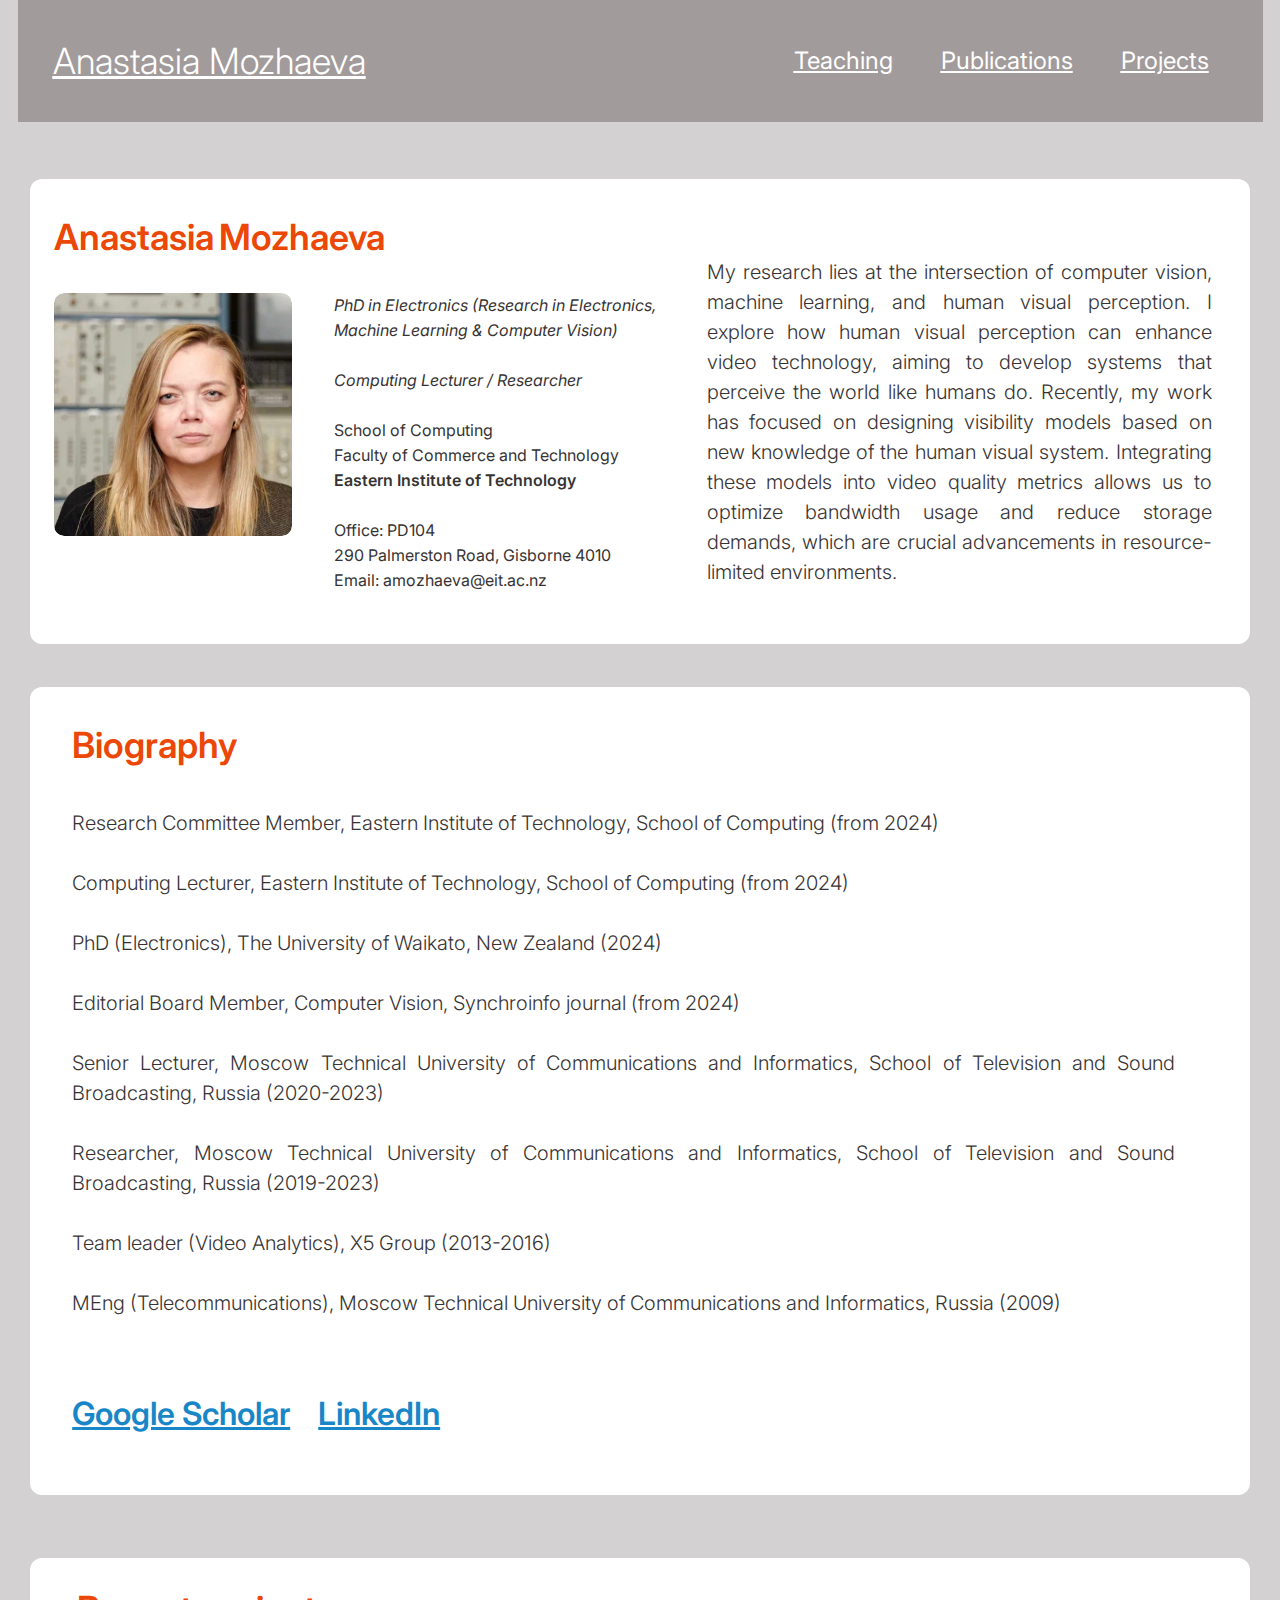
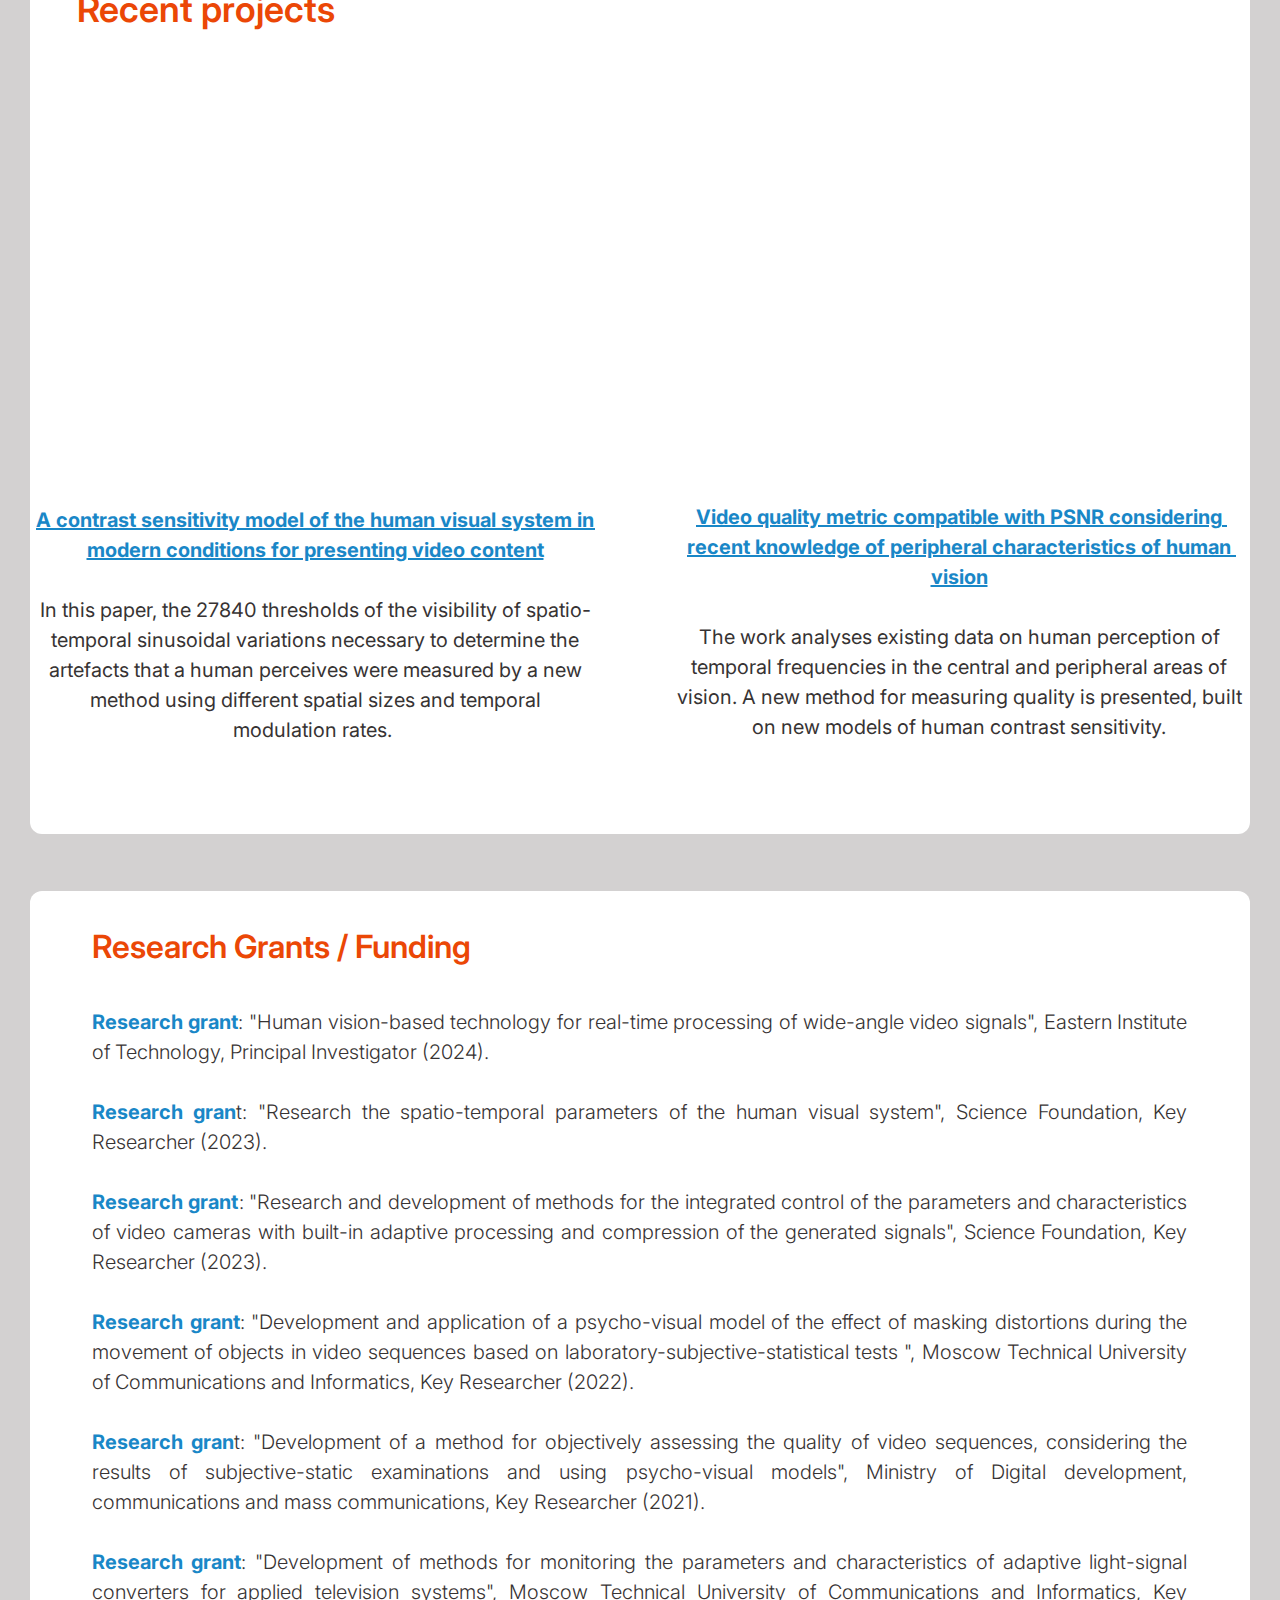
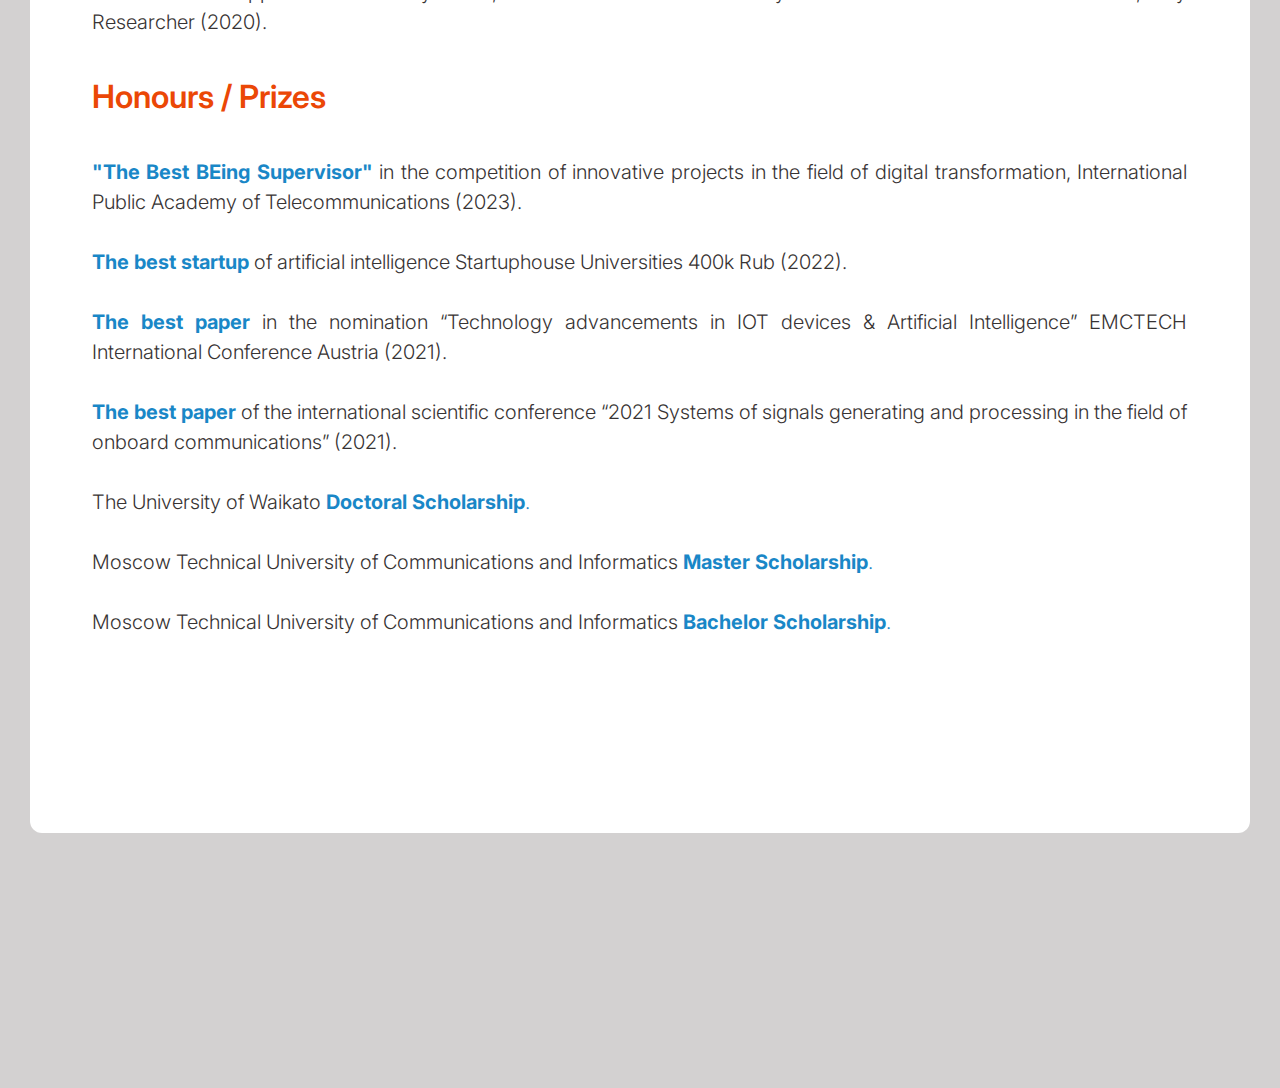
==== commit e331ed9a: "Update index.html" ====
--- a/index.html
+++ b/index.html
@@ -35,197 +35,222 @@
   </script>
 
   
-</script><script>var Ue=Object.defineProperty,Ke=Object.defineProperties,Ye=Object.getOwnPropertyDescriptors,H=Object.getOwnPropertySymbols,oe=Object.prototype.hasOwnProperty,ie=Object.prototype.propertyIsEnumerable,re=(r,n,o)=>n in r?Ue(r,n,{enumerable:!0,configurable:!0,writable:!0,value:o}):r[n]=o,w=(r,n)=>{for(var o in n||(n={}))oe.call(n,o)&&re(r,o,n[o]);if(H)for(var o of H(n))ie.call(n,o)&&re(r,o,n[o]);return r},V=(r,n)=>Ke(r,Ye(n)),se=(r,n)=>{var o={};for(var i in r)oe.call(r,i)&&n.indexOf(i)<0&&(o[i]=r[i]);if(r!=null&&H)for(var i of H(r))n.indexOf(i)<0&&ie.call(r,i)&&(o[i]=r[i]);return o},ae=(r,n,o)=>new Promise((i,l)=>{var a=p=>{try{c(o.next(p))}catch(f){l(f)}},d=p=>{try{c(o.throw(p))}catch(f){l(f)}},c=p=>p.done?i(p.value):Promise.resolve(p.value).then(a,d);c((o=o.apply(r,n)).next())});function I(r,n){return Math.round(r*n)/n}function q(r,n,o,i){let l=(r+(i||"")).toString().includes("%");if(typeof r=="string"?[r,n,o,i]=r.match(/(0?\.?\d+)%?\b/g).map(a=>Number(a)):i!==void 0&&(i=Number.parseFloat(i)),typeof r!="number"||typeof n!="number"||typeof o!="number"||r>255||n>255||o>255)throw new TypeError("Expected three numbers below 256");if(typeof i=="number"){if(!l&&i>=0&&i<=1)i=Math.round(255*i);else if(l&&i>=0&&i<=100)i=Math.round(255*i/100);else throw new TypeError(`Expected alpha value (${i}) as a fraction or percentage`);i=(i|256).toString(16).slice(1)}else i="";return(o|n<<8|r<<16|1<<24).toString(16).slice(1)+i}function F(r){return r.filter(le)}function le(r){return r!=null}function $(r){console.warn(r)}function W(r){return typeof r=="object"&&r.type==="VARIABLE_ALIAS"}function qe(r){if("a"in r){let o=I(r.a,100);if(o!==1)return`rgba(${r.r},${r.g},${r.b},${o})`}let n=q(r.r,r.g,r.b);return n[0]===n[1]&&n[2]===n[3]&&n[4]===n[5]?`#${n[0]}${n[2]}${n[4]}`:`#${n}`}function Ze(r){let{r:n,g:o,b:i,a:l=1}=r;return{r:I(n*255,1),g:I(o*255,1),b:I(i*255,1),a:l}}function R(r){return`${I(r,10)}px`}function Z(r){return`${I(r,10)}%`}function ue(r){switch(typeof r){case"object":if(W(r))return`var(${r.id})`;if("r"in r)return qe(Ze(r));case"string":case"number":case"boolean":default:return String(r)}}function z(r){return"T"+r}function Q(r,n,o){let i=Object.entries(n);if(!i.length)return"";let l=[r+" {",...i.filter(([,a])=>a!==void 0&&a!=="").map(([a,d])=>`  ${a}: ${d};`),"}"];return o&&(l=l.map(a=>o+a)),l.join(`
-`)}var Je={padding:"0",margin:"0"},et={a:{color:"inherit","text-decoration":"inherit"},input:{border:"none",font:"inherit",outline:"none","background-color":"inherit"},button:{"border-style":"none",width:"auto",overflow:"visible",background:"transparent",font:"inherit","background-color":"inherit","line-height":"normal",color:"inherit"},textarea:{font:"inherit","background-color":"inherit"},select:{font:"inherit","background-color":"inherit"},img:{display:"block"},picture:{display:"block"},video:{display:"block"},canvas:{display:"block"},svg:{display:"block"}},sn=Q("*",Je)+Object.entries(et).map(([r,n])=>Q(r,n)).join(`
-`),de=["appear","mousedown","mouseenter","mouseleave","mouseup","timeout","click","press","drag","keydown","hover"];function ce(r,n,o){if(o.direction==="LEFT"){if(n==="BOTTOM_LEFT"||n==="TOP_LEFT")return[{eltId:r,props:[{key:"left",from:"100%",to:"0%"}]}];if(n==="BOTTOM_RIGHT"||n==="TOP_RIGHT")return[{eltId:r,props:[{key:"translate",from:"100% 0px",to:"0px 0px"}]}];{let i=n==="CENTER"?"-50%":"0px";return[{eltId:r,props:[{key:"left",from:"100%",to:"50%"},{key:"translate",from:`0px ${i}`,to:`-50% ${i}`}]}]}}else if(o.direction==="RIGHT"){if(n==="BOTTOM_LEFT"||n==="TOP_LEFT")return[{eltId:r,props:[{key:"translate",from:"-100% 0px",to:"0px 0px"}]}];if(n==="BOTTOM_RIGHT"||n==="TOP_RIGHT")return[{eltId:r,props:[{key:"right",from:"100%",to:"0px"}]}];{let i=n==="CENTER"?"-50%":"0px";return[{eltId:r,props:[{key:"left",from:"0px",to:"50%"},{key:"translate",from:`-100% ${i}`,to:`-50% ${i}`}]}]}}else if(o.direction==="TOP")if(n==="BOTTOM_LEFT"||n==="BOTTOM_RIGHT"||n==="BOTTOM_CENTER"){let i=n==="BOTTOM_CENTER"?"-50%":"0px";return[{eltId:r,props:[{key:"translate",from:`${i} 100%`,to:`${i} 0px`}]}]}else return n==="TOP_LEFT"||n==="TOP_RIGHT"||n==="TOP_CENTER"?[{eltId:r,props:[{key:"top",from:"100%",to:"0px"}]}]:[{eltId:r,props:[{key:"top",from:"100%",to:"50%"},{key:"translate",from:"-50% 0%",to:"-50% -50%"}]}];else if(o.direction==="BOTTOM"){if(n==="BOTTOM_LEFT"||n==="BOTTOM_RIGHT"||n==="BOTTOM_CENTER")return[{eltId:r,props:[{key:"bottom",from:"100%",to:"0px"}]}];if(n==="TOP_LEFT"||n==="TOP_RIGHT"||n==="TOP_CENTER"){let i=n==="TOP_CENTER"?"-50%":"0px";return[{eltId:r,props:[{key:"translate",from:`${i} -100%`,to:`${i} 0px`}]}]}else return[{eltId:r,props:[{key:"top",from:"0px",to:"50%"},{key:"translate",from:"-50% -100%",to:"-50% -50%"}]}]}else console.warn("Unsupported transition:",o);return[]}function G(r){if(r)return(...n)=>{if(!r)return;let o=r;return r=void 0,o(...n)}}var tt=r=>r instanceof HTMLElement||r instanceof SVGElement;function nt(r,n){if(!r.parentElement)return;let o=new MutationObserver(i=>{for(let l of i.filter(a=>a.type==="childList"))for(let a of l.removedNodes)a===r&&(n?.(),o.disconnect())});o.observe(r.parentElement,{childList:!0})}function _(r,n){let o=new MutationObserver(i=>{for(let l of i.filter(a=>a.type==="childList"))for(let a of l.addedNodes)tt(a)&&a.matches(r)&&nt(a,n(a))});return o.observe(document,{childList:!0,subtree:!0}),()=>o.disconnect()}var pe=new Set(["youtube-video","vimeo-video","spotify-audio","jwplayer-video","videojs-video","wistia-video","cloudflare-video","hls-video","shaka-video","dash-video"]);function rt(r){return pe.has(r.tagName.toLowerCase())||r.tagName==="VIDEO"}function ot(r){if(r.tagName!=="IFRAME")return!1;let n=r.src;return(n.includes("youtube.com")||n.includes("youtube-nocookie.com"))&&n.includes("enablejsapi=1")}var D=class{constructor(r){this.iframe=r,this.info={},this.messageListener=null,this.loaded=new Promise(n=>{let o=()=>{this.iframe.removeEventListener("load",o),setTimeout(()=>{this.requestYoutubeListening()})};this.iframe.addEventListener("load",o),this.messageListener=i=>{if(i.source===this.iframe.contentWindow&&i.data){let l;try{l=JSON.parse(i.data)}catch(a){console.error("YoutubeController messageListener",a);return}l.event==="onReady"&&this.iframe.removeEventListener("load",o),l.info&&(Object.assign(this.info,l.info),n(!0))}},window.addEventListener("message",this.messageListener),this.requestYoutubeListening()})}sendYoutubeMessage(r){return ae(this,arguments,function*(n,o=[]){var i;yield this.loaded,(i=this.iframe.contentWindow)==null||i.postMessage(JSON.stringify({event:"command",func:n,args:o}),"*")})}requestYoutubeListening(){var r;(r=this.iframe.contentWindow)==null||r.postMessage(JSON.stringify({event:"listening"}),"*")}get muted(){return this.info.muted}get volume(){return this.info.volume}set muted(r){r?this.sendYoutubeMessage("mute"):this.sendYoutubeMessage("unMute")}get currentTime(){return this.info.currentTime}set currentTime(r){this.sendYoutubeMessage("seekTo",[r,!0])}get paused(){return this.info.playerState===2}play(){this.sendYoutubeMessage("playVideo")}pause(){this.sendYoutubeMessage("pauseVideo")}static from(r){return r.f2w_yt_controller||(r.f2w_yt_controller=new D(r))}};function S(r){if(rt(r))return r;if(ot(r))return D.from(r)}function fe(r){let n=S(r);return n?()=>(n.muted=!n.muted,()=>{n.muted=!n.muted}):()=>console.warn("Video element not recognized",r)}function me(r){let n=S(r);return n?()=>(n.muted=!0,()=>{n.muted=!1}):()=>console.warn("Video element not recognized",r)}function ge(r){let n=S(r);return n?()=>(n.muted=!1,()=>{n.muted=!0}):()=>console.warn("Video element not recognized",r)}function ye(r){let n=S(r);return n?()=>(n.play(),()=>n.pause()):()=>console.warn("Video element not recognized",r)}function Ee(r){let n=S(r);return n?()=>(n.pause(),()=>n.play()):()=>console.warn("Video element not recognized",r)}function he(r){let n=S(r);return n?()=>(n.paused?n.play():n.pause(),()=>{n.paused?n.play():n.pause()}):()=>console.warn("Video element not recognized",r)}function xe(r,n){let o=S(r);return o?()=>{o.currentTime=n}:()=>console.warn("Video element not recognized",r)}function be(r,n){let o=S(r);return o?()=>(o.currentTime+=n,()=>{o.currentTime-=n}):()=>console.warn("Video element not recognized",r)}function Te(r,n){let o=S(r);return o?()=>(o.currentTime-=n,()=>{o.currentTime+=n}):()=>console.warn("Video element not recognized",r)}function ve(){let r=navigator.userAgent;return r.includes("Safari")&&!r.includes("Chrome")}function Ce(r){return r==="absolute"||r==="fixed"}var it=ve();function U(r,n,o){r.animate(w({},n),{pseudoElement:o,iterations:1,duration:0,fill:"forwards"})}function J(r){return Object.fromEntries(r.map(n=>[n.camelKey,[n.from,n.to]]))}function K(r,n,o,i,l){let a=r.parentElement,d=getComputedStyle(r),c=getComputedStyle(a).display,p=c.endsWith("flex")||c.endsWith("grid"),f=Ce(d.position),b=n.map(s=>V(w({},s),{camelKey:s.key.startsWith("--")?s.key:s.key.replace(/-([a-z])/g,(T,A)=>A.toUpperCase())})),C={},E=b.filter(s=>s.pseudo?!1:s.key.startsWith("--f2w-attr-")?(C[s.key.slice(11)]=s.to,!1):!0),u=J(E),x=J(b.filter(s=>s.pseudo==="::before")),N=J(b.filter(s=>s.pseudo==="::after")),m;u.display&&(u.display[0]==="none"?r.style.display=String(u.display[1]):u.display[1]==="none"&&p&&!f&&(r.style.display="none"),m=String(u.display[1]),delete u.display),it&&(Ne(r,u,"overflow"),Ne(r,u,"rowGap","gridRowGap"));let g=+getComputedStyle(r).getPropertyValue("--f2w-order");if(u["--f2w-order"]){let s=u["--f2w-order"][1];g=s===void 0?NaN:+s,isNaN(g)||r.style.setProperty("--f2w-order",String(g)),delete u["--f2w-order"]}if(isNaN(g)||l.add(a),u["--f2w-img-src"]){let s=r.f2w_image_lazy_loader,T=u["--f2w-img-src"][1];s||(r.f2w_image_lazy_loader=s=new Image,s.decoding="sync",s.onload=()=>{r.decoding="sync",r.setAttribute("src",T),delete r.f2w_image_lazy_loader}),s.src=T,delete u["--f2w-img-src"]}u.$innerHTML&&(r.innerHTML=String(u.$innerHTML[1]),delete u.$innerHTML);for(let[s,T]of Object.entries(C))r.setAttribute(s,String(T));if(u.left&&u.right){if(u.left[1]==="revert"&&u.right[0]==="revert"){let{right:s}=a.getBoundingClientRect(),{right:T}=r.getBoundingClientRect(),A=R(s-T);U(r,{left:"revert",right:A}),delete u.left,u.right[0]=A}else if(u.left[0]==="revert"&&u.right[1]==="revert"){let{left:s}=a.getBoundingClientRect(),{left:T}=r.getBoundingClientRect(),A=R(T-s);U(r,{right:"revert",left:A}),delete u.right,u.left[0]=A}}if(u.top&&u.bottom){if(u.top[1]==="revert"&&u.bottom[0]==="revert"){let{bottom:s}=a.getBoundingClientRect(),{bottom:T}=r.getBoundingClientRect(),A=R(s-T);U(r,{top:"revert",bottom:A}),delete u.top,u.bottom[0]=A}else if(u.top[0]==="revert"&&u.bottom[1]==="revert"){let{top:s}=a.getBoundingClientRect(),{top:T}=r.getBoundingClientRect(),A=R(T-s);U(r,{bottom:"revert",top:A}),delete u.bottom,u.top[0]=A}}u.backgroundImage&&E.filter(s=>s.key.startsWith("background-")).forEach(s=>{r.style.setProperty(s.key,String(s.to)),delete u[s.camelKey]});for(let[s,T]of[["before",x],["after",N]])T.display&&(T.display[1]==="none"?(r.classList.remove(s+"-visible"),r.classList.add(s+"-hidden")):(r.classList.remove(s+"-hidden"),r.classList.add(s+"-visible")));let y=(s,T,A=!1)=>{if(!(!A&&!Object.keys(s).length))return r.animate(w({easing:o},s),{pseudoElement:T,iterations:1,duration:i,fill:"both"})},h=y(u,void 0,!!m);m&&h.finished.then(()=>{r.style.display=m}),y(x,"::before"),y(N,"::after")}var Ne=(r,n,...o)=>{let i=o.find(l=>l in n);!i||(r.style[o[0]]=String(n[i][1]),delete n[i])},Pe=()=>window.F2W_REACTIONS,j=()=>window.F2W_VARIABLES,st=()=>window.F2W_COLLECTION_MODE_BPS,Oe=r=>{var n,o;return(o=(n=window.F2W_COLLECTION_VARS)==null?void 0:n[r])!=null?o:{}},at=(r,n)=>Oe(r)[n];function _e(r,n){j()[r]=n;let o=ue(n);document.body.style.setProperty(r,o);let i=`data${r.slice(1)}`;document.body.hasAttribute(i)&&document.body.setAttribute(i,o),document.dispatchEvent(new CustomEvent("f2w-set-variable",{detail:{id:r,value:n,str:o}}))}function X(r,n){var o;document.body.setAttribute(`data-${r}`,n);let i=(o=at(r,n))!=null?o:{};for(let[l,a]of Object.entries(i))_e(l,a)}function lt(r,n){X(r,n),ke(r,n)}function ke(r,n){var o,i;if((o=window.F2W_COLOR_SCHEMES)!=null&&o.includes(r))localStorage?.setItem(We,n);else if((i=window.F2W_LANGUAGES)!=null&&i.includes(r)){localStorage?.setItem(ze,n);let l=Array.from(document.head.querySelectorAll('link[rel="alternate"]')).find(a=>a.hreflang===n);l&&history.replaceState(null,"",new URL(l.href).pathname)}}function v(r){return typeof r=="number"?r:typeof r=="boolean"?r?1:0:typeof r=="string"?parseFloat(r):0}function O(r){return String(r)}function M(r){return typeof r=="string"?r==="true":!!r}function B(r,n){var o,i;if(r===void 0)return!1;if(W(r))return B(j()[r.id]);if(typeof r=="object"&&"expressionArguments"in r){let l=r.expressionArguments.map(d=>d.value).filter(d=>d!==void 0).map(d=>B(d,n)),a=(i=(o=r.expressionArguments[0])==null?void 0:o.resolvedType)!=null?i:"STRING";switch(r.expressionFunction){case"ADDITION":return a==="FLOAT"?l.map(v).reduce((d,c)=>d+c):l.map(O).reduce((d,c)=>d+c);case"SUBTRACTION":if(l.length!==2)throw new Error("Invalid expression");return v(l[0])-v(l[1]);case"DIVISION":if(l.length!==2)throw new Error("Invalid expression");return v(l[0])/v(l[1]);case"MULTIPLICATION":return l.map(v).reduce((d,c)=>d*c);case"NEGATE":if(l.length!==1)throw new Error("Invalid expression");return-v(l[0]);case"GREATER_THAN":if(l.length!==2)throw new Error("Invalid expression");return v(l[0])>v(l[1]);case"GREATER_THAN_OR_EQUAL":if(l.length!==2)throw new Error("Invalid expression");return v(l[0])>=v(l[1]);case"LESS_THAN":if(l.length!==2)throw new Error("Invalid expression");return v(l[0])<v(l[1]);case"LESS_THAN_OR_EQUAL":if(l.length!==2)throw new Error("Invalid expression");return v(l[0])<=v(l[1]);case"EQUALS":if(l.length!==2)throw new Error("Invalid expression");return a==="FLOAT"?v(l[0])===v(l[1]):a==="BOOLEAN"?M(l[0])===M(l[1]):O(l[0])===O(l[1]);case"NOT_EQUAL":if(l.length!==2)throw new Error("Invalid expression");return a==="FLOAT"?v(l[0])!==v(l[1]):a==="BOOLEAN"?M(l[0])!==M(l[1]):O(l[0])!==O(l[1]);case"AND":if(l.length!==2)throw new Error("Invalid expression");return M(l[0])&&M(l[1]);case"OR":if(l.length!==2)throw new Error("Invalid expression");return M(l[0])||M(l[1]);case"NOT":if(l.length!==1)throw new Error("Invalid expression");return!M(l[0]);case"VAR_MODE_LOOKUP":default:return console.warn(`Expression not implemented yet: ${r.expressionFunction}`),!1}}else return r}function te(r,n,o){let i=r.map(l=>ut(l,n,o));return(l,a)=>{let d=i.map(c=>c(l,a)).filter(c=>!!c);if(d.length)return(c,p)=>d.forEach(f=>f(c,p))}}function ut(r,n,o){for(;r.type==="ALIAS";)r=Pe()[r.alias];let i=dt(r,n,o);return l=>{if(r.type!=="ANIMATE"&&o==="drag"){let a=l.detail;if(!a.handled)return a.handled=!0,i(l)}if(!L){if(r.type==="ANIMATE"&&r.rootId){let a=document.getElementById(r.rootId);if(a!=null&&a.parentElement){let d=G(i(l));if(d){let c=a?.parentElement;for(;c&&((c.f2w_reset||(c.f2w_reset=[])).push(d),c=c.parentElement,c?.tagName!=="BODY"););}return d}}return i(l)}}}function dt(action,bound,trigger){var e,t;switch(action.type){case"BACK":return()=>{var r;return((r=window.F2W_PREVIEW_BACK)!=null?r:history.back)()};case"JS":return()=>eval(action.code);case"URL":return()=>{action.openInNewTab?window.open(action.url,"_blank"):window.F2W_PREVIEW_NAVIGATE?window.F2W_PREVIEW_NAVIGATE(action.url):location.assign(action.url)};case"SET_VARIABLE":let{variableId,variableValue}=action;if(variableId&&variableValue?.value!==void 0)return()=>_e(variableId,B(variableValue.value,variableId));break;case"SET_VARIABLE_MODE":let{variableCollectionName,variableModeName}=action;if(variableCollectionName&&variableModeName)return()=>lt(variableCollectionName,variableModeName);break;case"CONDITIONAL":let blocks=action.conditionalBlocks.map(r=>{let n=te(r.actions,bound,trigger),{condition:o}=r;return{test:o?()=>M(B(o.value)):()=>!0,run:n}});return()=>{let r=[];for(let n of blocks)if(n.test()){let o=n.run();o&&r.push(o);break}if(r.length)return n=>r.forEach(o=>o(n))};case"KEY_CONDITION":let run=te(action.actions,bound,trigger),keyCode=action.keyCodes[0],shiftKey=action.keyCodes.slice(1).includes(16),ctrlKey=action.keyCodes.slice(1).includes(17),altKey=action.keyCodes.slice(1).includes(18),metaKey=action.keyCodes.slice(1).includes(91);return r=>{if(r instanceof KeyboardEvent){if(r.keyCode!==keyCode||r.ctrlKey!==ctrlKey||r.altKey!==altKey||r.metaKey!==metaKey||r.shiftKey!==shiftKey)return;r.preventDefault(),r.stopPropagation(),run(r)}};case"CLOSE_OVERLAY":{if(action.self)return r=>{var n,o;return(o=(n=r?.target)==null?void 0:n.f2w_close)==null?void 0:o.call(n)};if(action.overlayId){let r=document.getElementById(action.overlayId);if(!r)break;return()=>{var n;return(n=r.f2w_close)==null?void 0:n.call(r)}}break}case"SCROLL_TO":if(!action.destinationId)break;let elt=document.getElementById(action.destinationId);if(!elt)break;return r=>{var n;r?.currentTarget instanceof HTMLAnchorElement&&r?.preventDefault(),elt.scrollIntoView({behavior:(n=action.transition)!=null&&n.type?"smooth":"instant"})};case"OVERLAY":if(!action.destinationId)break;let overlay=document.getElementById(action.destinationId);if(!overlay)break;let modal=Array(...overlay.children).find(r=>r.tagName!=="TEMPLATE");if(!modal)break;let{transition,overlayPositionType,overlayRelativePosition}=action,duration=Math.round(1e3*((e=transition?.duration)!=null?e:0)),animations=[{eltId:action.destinationId,props:[{key:"visibility",from:"hidden",to:"visible"},{key:"opacity",from:"0",to:"1"}]}];return overlayPositionType==="MANUAL"?()=>{var r,n,o;if(trigger==="hover"){let d=(r=bound.f2w_mouseleave_remove)==null?void 0:r.call(bound);if(d){let c=p=>{Me(p,bound)&&Me(p,modal)&&(d(),document.removeEventListener("mousemove",c))};document.addEventListener("mousemove",c)}}let i=animations.slice(0),l=R(bound.getBoundingClientRect().left+((n=overlayRelativePosition?.x)!=null?n:0)),a=R(bound.getBoundingClientRect().top+((o=overlayRelativePosition?.y)!=null?o:0));return modal.style.setProperty("left",l),modal.style.setProperty("top",a),transition?.type==="MOVE_IN"&&(transition.direction==="LEFT"?i.push({eltId:modal.id,props:[{key:"left",from:"100%",to:l}]}):transition.direction==="RIGHT"?i.push({eltId:modal.id,props:[{key:"left",from:"0px",to:l},{key:"translate",from:"-100% 0px",to:"0px 0px"}]}):transition.direction==="TOP"?i.push({eltId:modal.id,props:[{key:"top",from:"100%",to:a}]}):transition.direction==="BOTTOM"&&i.push({eltId:modal.id,props:[{key:"top",from:"0px",to:a},{key:"translate",from:"0px -100%",to:"0px 0px"}]})),ee(i,transition?.easing,duration,bound,trigger,`${trigger}(manual_overlay)`,overlay)()}:(transition?.type==="MOVE_IN"?animations.push(...ce(modal.id,overlayPositionType,transition)):transition!=null&&transition.type&&console.warn("Unsupported transition:",transition),ee(animations,transition?.easing,duration,bound,trigger,`${trigger}(overlay)`,overlay));case"ANIMATE":{let{animations:r,transition:n,rootId:o,reset:i}=action,l=Math.round(1e3*((t=n?.duration)!=null?t:0)),a=ee(r,n?.easing,l,bound,trigger,i?`${trigger}(+reset)`:trigger);return i&&o?(d,c)=>{let p=document.getElementById(o);if(p){let{f2w_reset:f}=p;f!=null&&f.length&&(delete p.f2w_reset,f.reverse().forEach(b=>b(void 0,!0)))}return a(d,c)}:a}case"UPDATE_MEDIA_RUNTIME":{if(!action.destinationId)break;let r=document.getElementById(action.destinationId);if(!r)break;switch(action.mediaAction){case"MUTE":return me(r);case"UNMUTE":return ge(r);case"TOGGLE_MUTE_UNMUTE":return fe(r);case"PLAY":return ye(r);case"PAUSE":return Ee(r);case"TOGGLE_PLAY_PAUSE":return he(r);case"SKIP_BACKWARD":return Te(r,action.amountToSkip);case"SKIP_FORWARD":return be(r,action.amountToSkip);case"SKIP_TO":return xe(r,action.newTimestamp)}}default:return()=>console.warn("Action not implemented yet: "+action.type)}return()=>{}}var Ae=9999;function ee(r,n="linear",o,i,l,a,d){return c=>{let p=r;d&&(document.body.parentElement.style.overflow="hidden",p=[{eltId:d.id,props:[{key:"z-index",from:0,to:Ae++}]},...p]);let f=k(p,n,o,i,l,a,c),b=G((C,E)=>{d&&(Ae--,document.body.parentElement.style.overflow=""),k(f,n,E?0:o,i,l,`${a}(revert)`)});return d&&(d.f2w_close=b),b}}var we=new Map;function k(r,n,o,i,l,a,d){var c,p,f;let b=[],C=new Set;if(l==="drag")return ct(r,n,o,i,d.detail),[];for(let{eltId:E,altId:u,props:x,reactions:N}of r){let m=document.getElementById(E);if(!m){let g=we.get(E);g&&(m=document.getElementById(g))}if(!m){$(`Can't find element for id: ${E}`);continue}if(u){let g=document.getElementById(u);if(!g){let s=document.getElementById(z(u));if(!s){$(`Can't find template for id: ${u}`);continue}g=((c=s.content)==null?void 0:c.cloneNode(!0)).querySelector("*")}let{f2w_mouseup:y}=m,h=(p=m.f2w_mouseleave_remove)==null?void 0:p.call(m);if(h&&He(g,h),y&&g.addEventListener("mouseup",y),(h||y)&&Be(g),Fe(g,!0,o),o)m.insertAdjacentElement("afterend",g),K(m,[{key:"display",from:getComputedStyle(m).display,to:"none"}],n,o,C),K(g,[{key:"opacity",from:0,to:"revert-layer"},{key:"display",from:"none",to:"revert-layer"}],n,o,C);else{m.parentElement.replaceChild(g,m);let s=document.getElementById(z(E));s||(s=document.createElement("template"),s.id=z(E),s.innerHTML=m.outerHTML,g.insertAdjacentElement("afterend",s)),we.set(E,g.id)}b.push({eltId:g.id,altId:m.id}),isNaN(+getComputedStyle(g).getPropertyValue("--f2w-order"))||C.add(g.parentElement)}else{let g=(x||[]).map(h=>{let s=Re(m,h.key,h.from),T=Re(m,h.key,h.to);return{key:h.key,pseudo:h.pseudo,from:s,to:T}}).filter(h=>h.from!==h.to);K(m,g,n,o,C),N&&(l!=="hover"&&((f=m.f2w_mouseleave_remove)==null||f.call(m)),N.forEach(h=>De(m,h.type,h.to,o)));let y={eltId:E,props:g.map(h=>{let s={key:h.key,from:h.to,to:h.from};return h.pseudo&&(s.pseudo=h.pseudo),s})};N&&(y.reactions=N.map(h=>({type:h.type,from:h.to,to:h.from}))),b.push(y)}}for(let E of C){let u=Array.from(E.children).map((N,m)=>({it:N,i:m})),x=!1;u.sort((N,m)=>{let g=+(getComputedStyle(N.it).getPropertyValue("--f2w-order")||"99999"),y=+(getComputedStyle(m.it).getPropertyValue("--f2w-order")||"99999");return g-y}).forEach((N,m)=>{x?E.appendChild(N.it):x=m!==N.i})}return b}function Be(r){let n=r;for(;n;)n.classList.remove("pointer-events-none"),n=n.parentElement}function ct(r,n,o,i,l){if(l.handled)return;let a=i.getBoundingClientRect(),d=k(r.filter(u=>u.props).map(({eltId:u,props:x})=>({eltId:u,props:x})),"linear",0,i,"click","drag_start(tmp)"),c=i.getBoundingClientRect(),p=c.left-a.left,f=c.top-a.top,b=Math.sqrt(p*p+f*f);k(d,"linear",0,i,"click","drag_start(tmp undo)");let{x:C,y:E}=ne(l.start,l.end);if(C>0&&p>0||C<0&&p<0||p===0&&(E>0&&f>0||E<0&&f<0)){l.handled=!0;let u=r.map(m=>{var g;return V(w({},m),{swapped:!1,props:(g=m.props)==null?void 0:g.map(y=>V(w({},y),{curr:y.from}))})}),x=m=>{let{x:g,y}=ne(m.start,m.end),h=(g*p+y*f)/b;return Math.max(0,Math.min(100,100*h/b))},N=m=>{m.end.preventDefault(),m.end.stopPropagation();let g=x(m);k(F(u.map(y=>{let h=y,{reactions:s}=h,T=se(h,["reactions"]);if(y.props)return V(w({},T),{props:y.props.map(A=>{let je=yt(A,g),Ge=A.curr;return A.curr=je,V(w({},A),{from:Ge,to:je})})});if(y.altId){if(g<50&&y.swapped)return y.swapped=!1,{altId:y.eltId,eltId:y.altId};if(g>=50&&!y.swapped)return y.swapped=!0,T}})),"linear",0,i,"click","dragging")};N(l),i.f2w_drag_listener=m=>{if(N(m),m.finished){let g=x(m);k(F(u.map(y=>{if(y.props){let h=g<50?void 0:y.reactions;return{eltId:y.eltId,props:y.props.map(s=>V(w({},s),{from:s.curr,to:g<50?s.from:s.to})),reactions:h}}if(y.altId){if(g<50&&y.swapped)return y.swapped=!1,{altId:y.eltId,eltId:y.altId};if(g>=50&&!y.swapped)return y.swapped=!0,y}})),n,o,i,"click","drag_end")}}}}function Re(r,n,o){return o!=="$current"?o:getComputedStyle(r).getPropertyValue(n)}function Fe(r,n=!1,o=0){for(let i of de)for(let l of pt(r,`[data-reaction-${i}]`,n))De(l,i,l.getAttribute(`data-reaction-${i}`),o)}function pt(r,n,o=!1){let i=[...r.querySelectorAll(n)];return o&&r.matches(n)&&i.unshift(r),i}function De(r,n,o="",i=0){var l;if(!o&&n!=="hover"){mt(r,n);return}let a=0;if(o[0]==="T"){let f=o.indexOf("ms");a=parseFloat(o.slice(1,f))||0,o=o.slice(f+3)}let d=Pe(),c=F(o.split(",").map(f=>d[f])),p=te(c,r,n);if(n==="timeout"){ft(r,()=>p(),a+i);return}if(Be(r),n==="press"){let f,b=()=>{f?.(),f=void 0};r.f2w_mouseup=b,Y(r,"mousedown",C=>{f?.(),f=p(C)},n,P(r,"mouseup",b))}else if(n==="drag")Y(r,"dragging",f=>{p(f)},n);else if(n==="hover"){let f,b=N=>{f||(f=G(p(N)))},C=(l=r.f2w_mouseleave_remove)==null?void 0:l.call(r),E=()=>{f?.(),f=void 0,C?.()},u=setTimeout(()=>{r.matches(":hover")&&b()},i),x=He(r,E,u);Y(r,"mouseenter",b,n,x)}else n==="keydown"&&!r.getAttribute("tabindex")&&r.setAttribute("tabindex","-1"),n==="appear"&&Et.observe(r),Y(r,n,f=>{n!=="keydown"&&f.stopPropagation(),a?setTimeout(()=>p(f),a):p(f)},n)}function He(r,n,o=0){let i=P(r,"mouseleave",n),l=()=>(i(),clearTimeout(o),r.f2w_mouseleave===n&&delete r.f2w_mouseleave,r.f2w_mouseleave_remove===l&&delete r.f2w_mouseleave_remove,n);return r.f2w_mouseleave=n,r.f2w_mouseleave_remove=l}function Me({clientX:r,clientY:n},o){let{top:i,left:l,right:a,bottom:d}=o.getBoundingClientRect();return r>a+2||r<l-2||n>d+2||n<i-2}function $e(r){return`f2w_cleanup_${r}`}function ft(r,n,o){var i;let l=setTimeout(n,o);(i=r.f2w_cleanup_timeout)==null||i.call(r),r.f2w_cleanup_timeout=()=>{delete r.f2w_cleanup_timeout,clearTimeout(l)}}function mt(r,n){var o;let i=$e(n);(o=r[i])==null||o.call(r)}function Y(r,n,o,i,...l){var a;let d=[...l,P(r,n,o)],c=$e(i);(a=r[c])==null||a.call(r),r[c]=()=>{delete r[c],d.forEach(p=>p())}}function P(r,n,o,i){let l=a=>{!r.isConnected||o(a)};return r.addEventListener(n,l,i),()=>{r.removeEventListener(n,l,i)}}var We="f2w-color-scheme",ze="f2w-lang";if(window.F2W_THEME_SWITCH=r=>{var n;return(n=window.F2W_COLOR_SCHEMES)==null?void 0:n.forEach(o=>X(o,r))},window.F2W_COLOR_SCHEMES){let r=matchMedia("(prefers-color-scheme: dark)").matches?"dark":"light",n=localStorage==null?void 0:localStorage.getItem(We);_("body",()=>{var o,i;let l=document.body.getAttribute("data-preview-theme"),a=(o=l??n)!=null?o:r;(i=window.F2W_THEME_SWITCH)==null||i.call(window,a)})}if(window.F2W_LANGUAGES){let r=localStorage==null?void 0:localStorage.getItem(ze);_("body",()=>{var n,o,i;let l=Array.from(document.head.querySelectorAll('link[rel="alternate"]'));l.length===0||l.some(d=>d.getAttribute("hreflang")==="x-default"&&d.getAttribute("href")===window.location.href)||(r=document.documentElement.lang);let a=(o=(n=document.head.querySelector('link[rel="canonical"]'))==null?void 0:n.href)==null?void 0:o.endsWith("/404/");(i=window.F2W_LANGUAGES)==null||i.forEach(d=>{var c;let p=Object.fromEntries(Object.entries(Oe(d)).map(([b])=>[b.toLowerCase(),b])),f=[...navigator.languages];r&&f.unshift(r);for(let b of f){b=b.toLowerCase();let C=b.split("-")[0],E=(c=p[b])!=null?c:p[C];if(E){X(d,E),a||ke(d,E);break}}})})}var Se={},gt=Object.fromEntries(Object.entries(st()).map(([r,n])=>[r,Object.entries(n).map(([o,{minWidth:i}])=>({name:o,minWidth:i}))]));function Ve(){var r;let n=((r=window.visualViewport)==null?void 0:r.width)||window.innerWidth;for(let[o,i]of Object.entries(gt)){let l=[...i],a=l.splice(0,1)[0].name;for(let{name:d,minWidth:c}of l)n>=c&&(a=d);a!==Se[o]&&(X(o,a),Se[o]=a)}}var L=!1;_("body",()=>{let r,n=!1;P(document,"mousedown",o=>{r=o,L=!1}),P(document,"mousemove",o=>{var i,l,a;if(r&&ne(r,o).dist>2){let d={start:r,end:o};L?(a=(l=r.target)==null?void 0:l.f2w_drag_listener)==null||a.call(l,d):((i=r.target)==null||i.dispatchEvent(new CustomEvent("dragging",{detail:d})),L=!0,n=!0)}}),P(document,"mouseup",o=>{var i,l;r&&L&&((l=(i=r.target)==null?void 0:i.f2w_drag_listener)==null||l.call(i,{start:r,end:o,finished:!0})),r=void 0,L=!1}),P(document,"mouseup",o=>{var i,l;r&&L&&((l=(i=r.target)==null?void 0:i.f2w_drag_listener)==null||l.call(i,{start:r,end:o,finished:!0})),r=void 0,L=!1}),P(document,"click",o=>{n&&(n=!1,o.preventDefault(),o.stopPropagation())},{capture:!0}),Ve(),window.addEventListener("resize",Ve)}),addEventListener("DOMContentLoaded",()=>Fe(document)),addEventListener("DOMContentLoaded",()=>{if("mediumZoom"in window){let r=mediumZoom("[data-zoomable]");r.on("open",n=>{let o=getComputedStyle(n.target).objectFit,i=n.detail.zoom.getZoomedImage();o&&i&&(i.style.objectFit=o)}),r.on("closed",n=>{let o=n.detail.zoom.getZoomedImage();o.style.objectFit=""})}});function Ie(r){return r.endsWith("px")||r.endsWith("%")||r.startsWith("calc")}function Le(r){return r.startsWith("calc")?r.slice(4):r}function yt({from:r,to:n},o){if(r===n)return n;if(typeof r=="number"&&typeof n=="number")return r+(n-r)*(o/100);if(typeof r=="string"&&typeof n=="string"){if(r==="none"||n==="none"||r==="auto"||n==="auto")return o<50?r:n;if(r.endsWith("px")&&n.endsWith("px")){let i=parseFloat(r),l=parseFloat(n);return R(i+(l-i)*(o/100))}if(r.endsWith("%")&&n.endsWith("%")){let i=parseFloat(r),l=parseFloat(n);return Z(i+(l-i)*(o/100))}if(Ie(r)&&Ie(n)){let i=Le(r),l=Le(n);return`calc(${i} + (${l} - ${i}) * ${o/100})`}if(r.startsWith("rgb")&&n.startsWith("rgb")){let i=r.match(/\d+/g).map(Number),l=n.match(/\d+/g).map(Number);return`rgb(${i.map((a,d)=>a+(l[d]-a)*(o/100)).join(",")})`}}return o<50?r:n}function ne(r,n){let o=n.clientX-r.clientX,i=n.clientY-r.clientY;return{x:o,y:i,dist:Math.sqrt(Math.pow(o,2)+Math.pow(i,2))}}_("[data-bound-characters]",r=>{let n=()=>{let o=r.getAttribute("data-bound-characters"),i=O(B(j()[o]));i!==r.textContent&&(r.textContent=i)};return n(),document.addEventListener("f2w-set-variable",n),()=>document.removeEventListener("f2w-set-variable",n)}),_("[data-bound-visible]",r=>{let n=()=>{let o=r.getAttribute("data-bound-visible"),i=O(B(j()[o]));i!==void 0&&r.setAttribute("data-visible",i)};return n(),document.addEventListener("f2w-set-variable",n),()=>document.removeEventListener("f2w-set-variable",n)});var Et=new IntersectionObserver((r,n)=>{r.forEach(o=>{o.isIntersecting&&(n.unobserve(o.target),o.target.dispatchEvent(new CustomEvent("appear")))})},{threshold:.1});addEventListener("load",()=>{let r=window.location.hash.slice(1),n=new RegExp(r+"(_\\d+)?$");for(let o of document.querySelectorAll(`[id^="${r}"]`))if(n.test(o.id)&&o.getBoundingClientRect().height>0)return o.scrollIntoView()});
-
-
-</script><script>var Ue=Object.defineProperty,Ke=Object.defineProperties,Ye=Object.getOwnPropertyDescriptors,H=Object.getOwnPropertySymbols,oe=Object.prototype.hasOwnProperty,ie=Object.prototype.propertyIsEnumerable,re=(r,n,o)=>n in r?Ue(r,n,{enumerable:!0,configurable:!0,writable:!0,value:o}):r[n]=o,w=(r,n)=>{for(var o in n||(n={}))oe.call(n,o)&&re(r,o,n[o]);if(H)for(var o of H(n))ie.call(n,o)&&re(r,o,n[o]);return r},V=(r,n)=>Ke(r,Ye(n)),se=(r,n)=>{var o={};for(var i in r)oe.call(r,i)&&n.indexOf(i)<0&&(o[i]=r[i]);if(r!=null&&H)for(var i of H(r))n.indexOf(i)<0&&ie.call(r,i)&&(o[i]=r[i]);return o},ae=(r,n,o)=>new Promise((i,l)=>{var a=p=>{try{c(o.next(p))}catch(f){l(f)}},d=p=>{try{c(o.throw(p))}catch(f){l(f)}},c=p=>p.done?i(p.value):Promise.resolve(p.value).then(a,d);c((o=o.apply(r,n)).next())});function I(r,n){return Math.round(r*n)/n}function q(r,n,o,i){let l=(r+(i||"")).toString().includes("%");if(typeof r=="string"?[r,n,o,i]=r.match(/(0?\.?\d+)%?\b/g).map(a=>Number(a)):i!==void 0&&(i=Number.parseFloat(i)),typeof r!="number"||typeof n!="number"||typeof o!="number"||r>255||n>255||o>255)throw new TypeError("Expected three numbers below 256");if(typeof i=="number"){if(!l&&i>=0&&i<=1)i=Math.round(255*i);else if(l&&i>=0&&i<=100)i=Math.round(255*i/100);else throw new TypeError(`Expected alpha value (${i}) as a fraction or percentage`);i=(i|256).toString(16).slice(1)}else i="";return(o|n<<8|r<<16|1<<24).toString(16).slice(1)+i}function F(r){return r.filter(le)}function le(r){return r!=null}function $(r){console.warn(r)}function W(r){return typeof r=="object"&&r.type==="VARIABLE_ALIAS"}function qe(r){if("a"in r){let o=I(r.a,100);if(o!==1)return`rgba(${r.r},${r.g},${r.b},${o})`}let n=q(r.r,r.g,r.b);return n[0]===n[1]&&n[2]===n[3]&&n[4]===n[5]?`#${n[0]}${n[2]}${n[4]}`:`#${n}`}function Ze(r){let{r:n,g:o,b:i,a:l=1}=r;return{r:I(n*255,1),g:I(o*255,1),b:I(i*255,1),a:l}}function R(r){return`${I(r,10)}px`}function Z(r){return`${I(r,10)}%`}function ue(r){switch(typeof r){case"object":if(W(r))return`var(${r.id})`;if("r"in r)return qe(Ze(r));case"string":case"number":case"boolean":default:return String(r)}}function z(r){return"T"+r}function Q(r,n,o){let i=Object.entries(n);if(!i.length)return"";let l=[r+" {",...i.filter(([,a])=>a!==void 0&&a!=="").map(([a,d])=>`  ${a}: ${d};`),"}"];return o&&(l=l.map(a=>o+a)),l.join(`
+<script>var Ue=Object.defineProperty,Ke=Object.defineProperties,Ye=Object.getOwnPropertyDescriptors,H=Object.getOwnPropertySymbols,oe=Object.prototype.hasOwnProperty,ie=Object.prototype.propertyIsEnumerable,re=(r,n,o)=>n in r?Ue(r,n,{enumerable:!0,configurable:!0,writable:!0,value:o}):r[n]=o,w=(r,n)=>{for(var o in n||(n={}))oe.call(n,o)&&re(r,o,n[o]);if(H)for(var o of H(n))ie.call(n,o)&&re(r,o,n[o]);return r},V=(r,n)=>Ke(r,Ye(n)),se=(r,n)=>{var o={};for(var i in r)oe.call(r,i)&&n.indexOf(i)<0&&(o[i]=r[i]);if(r!=null&&H)for(var i of H(r))n.indexOf(i)<0&&ie.call(r,i)&&(o[i]=r[i]);return o},ae=(r,n,o)=>new Promise((i,l)=>{var a=p=>{try{c(o.next(p))}catch(f){l(f)}},d=p=>{try{c(o.throw(p))}catch(f){l(f)}},c=p=>p.done?i(p.value):Promise.resolve(p.value).then(a,d);c((o=o.apply(r,n)).next())});function I(r,n){return Math.round(r*n)/n}function q(r,n,o,i){let l=(r+(i||"")).toString().includes("%");if(typeof r=="string"?[r,n,o,i]=r.match(/(0?\.?\d+)%?\b/g).map(a=>Number(a)):i!==void 0&&(i=Number.parseFloat(i)),typeof r!="number"||typeof n!="number"||typeof o!="number"||r>255||n>255||o>255)throw new TypeError("Expected three numbers below 256");if(typeof i=="number"){if(!l&&i>=0&&i<=1)i=Math.round(255*i);else if(l&&i>=0&&i<=100)i=Math.round(255*i/100);else throw new TypeError(`Expected alpha value (${i}) as a fraction or percentage`);i=(i|256).toString(16).slice(1)}else i="";return(o|n<<8|r<<16|1<<24).toString(16).slice(1)+i}function F(r){return r.filter(le)}function le(r){return r!=null}function $(r){console.warn(r)}function W(r){return typeof r=="object"&&r.type==="VARIABLE_ALIAS"}function qe(r){if("a"in r){let o=I(r.a,100);if(o!==1)return`rgba(${r.r},${r.g},${r.b},${o})`}let n=q(r.r,r.g,r.b);return n[0]===n[1]&&n[2]===n[3]&&n[4]===n[5]?`#${n[0]}${n[2]}${n[4]}`:`#${n}`}function Ze(r){let{r:n,g:o,b:i,a:l=1}=r;return{r:I(n*255,1),g:I(o*255,1),b:I(i*255,1),a:l}}function R(r){return`${I(r,10)}px`}function Z(r){return`${I(r,10)}%`}function ue(r){switch(typeof r){case"object":if(W(r))return`var(${r.id})`;if("r"in r)return qe(Ze(r));case"string":case"number":case"boolean":default:return String(r)}}function z(r){return"T"+r}function Q(r,n,o){let i=Object.entries(n);if(!i.length)return"";let l=[r+" {",...i.filter(([,a])=>a!==void 0&&a!=="").map(([a,d])=>`  ${a}: ${d};`),"}"];return o&&(l=l.map(a=>o+a)),l.join(`
 `)}var Je={padding:"0",margin:"0"},et={a:{color:"inherit","text-decoration":"inherit"},input:{border:"none",font:"inherit",outline:"none","background-color":"inherit"},button:{"border-style":"none",width:"auto",overflow:"visible",background:"transparent",font:"inherit","background-color":"inherit","line-height":"normal",color:"inherit"},textarea:{font:"inherit","background-color":"inherit"},select:{font:"inherit","background-color":"inherit"},img:{display:"block"},picture:{display:"block"},video:{display:"block"},canvas:{display:"block"},svg:{display:"block"}},sn=Q("*",Je)+Object.entries(et).map(([r,n])=>Q(r,n)).join(`
 `),de=["appear","mousedown","mouseenter","mouseleave","mouseup","timeout","click","press","drag","keydown","hover"];function ce(r,n,o){if(o.direction==="LEFT"){if(n==="BOTTOM_LEFT"||n==="TOP_LEFT")return[{eltId:r,props:[{key:"left",from:"100%",to:"0%"}]}];if(n==="BOTTOM_RIGHT"||n==="TOP_RIGHT")return[{eltId:r,props:[{key:"translate",from:"100% 0px",to:"0px 0px"}]}];{let i=n==="CENTER"?"-50%":"0px";return[{eltId:r,props:[{key:"left",from:"100%",to:"50%"},{key:"translate",from:`0px ${i}`,to:`-50% ${i}`}]}]}}else if(o.direction==="RIGHT"){if(n==="BOTTOM_LEFT"||n==="TOP_LEFT")return[{eltId:r,props:[{key:"translate",from:"-100% 0px",to:"0px 0px"}]}];if(n==="BOTTOM_RIGHT"||n==="TOP_RIGHT")return[{eltId:r,props:[{key:"right",from:"100%",to:"0px"}]}];{let i=n==="CENTER"?"-50%":"0px";return[{eltId:r,props:[{key:"left",from:"0px",to:"50%"},{key:"translate",from:`-100% ${i}`,to:`-50% ${i}`}]}]}}else if(o.direction==="TOP")if(n==="BOTTOM_LEFT"||n==="BOTTOM_RIGHT"||n==="BOTTOM_CENTER"){let i=n==="BOTTOM_CENTER"?"-50%":"0px";return[{eltId:r,props:[{key:"translate",from:`${i} 100%`,to:`${i} 0px`}]}]}else return n==="TOP_LEFT"||n==="TOP_RIGHT"||n==="TOP_CENTER"?[{eltId:r,props:[{key:"top",from:"100%",to:"0px"}]}]:[{eltId:r,props:[{key:"top",from:"100%",to:"50%"},{key:"translate",from:"-50% 0%",to:"-50% -50%"}]}];else if(o.direction==="BOTTOM"){if(n==="BOTTOM_LEFT"||n==="BOTTOM_RIGHT"||n==="BOTTOM_CENTER")return[{eltId:r,props:[{key:"bottom",from:"100%",to:"0px"}]}];if(n==="TOP_LEFT"||n==="TOP_RIGHT"||n==="TOP_CENTER"){let i=n==="TOP_CENTER"?"-50%":"0px";return[{eltId:r,props:[{key:"translate",from:`${i} -100%`,to:`${i} 0px`}]}]}else return[{eltId:r,props:[{key:"top",from:"0px",to:"50%"},{key:"translate",from:"-50% -100%",to:"-50% -50%"}]}]}else console.warn("Unsupported transition:",o);return[]}function G(r){if(r)return(...n)=>{if(!r)return;let o=r;return r=void 0,o(...n)}}var tt=r=>r instanceof HTMLElement||r instanceof SVGElement;function nt(r,n){if(!r.parentElement)return;let o=new MutationObserver(i=>{for(let l of i.filter(a=>a.type==="childList"))for(let a of l.removedNodes)a===r&&(n?.(),o.disconnect())});o.observe(r.parentElement,{childList:!0})}function _(r,n){let o=new MutationObserver(i=>{for(let l of i.filter(a=>a.type==="childList"))for(let a of l.addedNodes)tt(a)&&a.matches(r)&&nt(a,n(a))});return o.observe(document,{childList:!0,subtree:!0}),()=>o.disconnect()}var pe=new Set(["youtube-video","vimeo-video","spotify-audio","jwplayer-video","videojs-video","wistia-video","cloudflare-video","hls-video","shaka-video","dash-video"]);function rt(r){return pe.has(r.tagName.toLowerCase())||r.tagName==="VIDEO"}function ot(r){if(r.tagName!=="IFRAME")return!1;let n=r.src;return(n.includes("youtube.com")||n.includes("youtube-nocookie.com"))&&n.includes("enablejsapi=1")}var D=class{constructor(r){this.iframe=r,this.info={},this.messageListener=null,this.loaded=new Promise(n=>{let o=()=>{this.iframe.removeEventListener("load",o),setTimeout(()=>{this.requestYoutubeListening()})};this.iframe.addEventListener("load",o),this.messageListener=i=>{if(i.source===this.iframe.contentWindow&&i.data){let l;try{l=JSON.parse(i.data)}catch(a){console.error("YoutubeController messageListener",a);return}l.event==="onReady"&&this.iframe.removeEventListener("load",o),l.info&&(Object.assign(this.info,l.info),n(!0))}},window.addEventListener("message",this.messageListener),this.requestYoutubeListening()})}sendYoutubeMessage(r){return ae(this,arguments,function*(n,o=[]){var i;yield this.loaded,(i=this.iframe.contentWindow)==null||i.postMessage(JSON.stringify({event:"command",func:n,args:o}),"*")})}requestYoutubeListening(){var r;(r=this.iframe.contentWindow)==null||r.postMessage(JSON.stringify({event:"listening"}),"*")}get muted(){return this.info.muted}get volume(){return this.info.volume}set muted(r){r?this.sendYoutubeMessage("mute"):this.sendYoutubeMessage("unMute")}get currentTime(){return this.info.currentTime}set currentTime(r){this.sendYoutubeMessage("seekTo",[r,!0])}get paused(){return this.info.playerState===2}play(){this.sendYoutubeMessage("playVideo")}pause(){this.sendYoutubeMessage("pauseVideo")}static from(r){return r.f2w_yt_controller||(r.f2w_yt_controller=new D(r))}};function M(r){if(rt(r))return r;if(ot(r))return D.from(r)}function fe(r){let n=M(r);return n?()=>(n.muted=!n.muted,()=>{n.muted=!n.muted}):()=>console.warn("Video element not recognized",r)}function me(r){let n=M(r);return n?()=>(n.muted=!0,()=>{n.muted=!1}):()=>console.warn("Video element not recognized",r)}function ge(r){let n=M(r);return n?()=>(n.muted=!1,()=>{n.muted=!0}):()=>console.warn("Video element not recognized",r)}function ye(r){let n=M(r);return n?()=>(n.play(),()=>n.pause()):()=>console.warn("Video element not recognized",r)}function Ee(r){let n=M(r);return n?()=>(n.pause(),()=>n.play()):()=>console.warn("Video element not recognized",r)}function he(r){let n=M(r);return n?()=>(n.paused?n.play():n.pause(),()=>{n.paused?n.play():n.pause()}):()=>console.warn("Video element not recognized",r)}function xe(r,n){let o=M(r);return o?()=>{o.currentTime=n}:()=>console.warn("Video element not recognized",r)}function be(r,n){let o=M(r);return o?()=>(o.currentTime+=n,()=>{o.currentTime-=n}):()=>console.warn("Video element not recognized",r)}function Te(r,n){let o=M(r);return o?()=>(o.currentTime-=n,()=>{o.currentTime+=n}):()=>console.warn("Video element not recognized",r)}function Ne(){let r=navigator.userAgent;return r.includes("Safari")&&!r.includes("Chrome")}function ve(r){return r==="absolute"||r==="fixed"}var it=Ne();function U(r,n,o){r.animate(w({},n),{pseudoElement:o,iterations:1,duration:0,fill:"forwards"})}function J(r){return Object.fromEntries(r.map(n=>[n.camelKey,[n.from,n.to]]))}function K(r,n,o,i,l){let a=r.parentElement,d=getComputedStyle(r),c=getComputedStyle(a).display,p=c.endsWith("flex")||c.endsWith("grid"),f=ve(d.position),h=n.map(s=>V(w({},s),{camelKey:s.key.startsWith("--")?s.key:s.key.replace(/-([a-z])/g,(E,T)=>T.toUpperCase())})),A={},b=h.filter(s=>s.pseudo?!1:s.key.startsWith("--f2w-attr-")?(A[s.key.slice(11)]=s.to,!1):!0),u=J(b),x=J(h.filter(s=>s.pseudo==="::before")),C=J(h.filter(s=>s.pseudo==="::after")),m;u.display&&(u.display[0]==="none"?r.style.display=String(u.display[1]):u.display[1]==="none"&&p&&!f&&(r.style.display="none"),m=String(u.display[1]),delete u.display),it&&(Ce(r,u,"overflow"),Ce(r,u,"rowGap","gridRowGap"));let v=+getComputedStyle(r).getPropertyValue("--f2w-order");if(u["--f2w-order"]){let s=u["--f2w-order"][1];v=s===void 0?NaN:+s,isNaN(v)||r.style.setProperty("--f2w-order",String(v)),delete u["--f2w-order"]}if(isNaN(v)||l.add(a),u["--f2w-img-src"]){let s=r.f2w_image_lazy_loader,E=u["--f2w-img-src"][1];s||(r.f2w_image_lazy_loader=s=new Image,s.decoding="sync",s.onload=()=>{r.decoding="sync",r.setAttribute("src",E),delete r.f2w_image_lazy_loader}),s.src=E,delete u["--f2w-img-src"]}u.$innerHTML&&(r.innerHTML=String(u.$innerHTML[1]),delete u.$innerHTML);for(let[s,E]of Object.entries(A))r.setAttribute(s,String(E));if(u.left&&u.right){if(u.left[1]==="revert"&&u.right[0]==="revert"){let{right:s}=a.getBoundingClientRect(),{right:E}=r.getBoundingClientRect(),T=R(s-E);U(r,{left:"revert",right:T}),delete u.left,u.right[0]=T}else if(u.left[0]==="revert"&&u.right[1]==="revert"){let{left:s}=a.getBoundingClientRect(),{left:E}=r.getBoundingClientRect(),T=R(E-s);U(r,{right:"revert",left:T}),delete u.right,u.left[0]=T}}if(u.top&&u.bottom){if(u.top[1]==="revert"&&u.bottom[0]==="revert"){let{bottom:s}=a.getBoundingClientRect(),{bottom:E}=r.getBoundingClientRect(),T=R(s-E);U(r,{top:"revert",bottom:T}),delete u.top,u.bottom[0]=T}else if(u.top[0]==="revert"&&u.bottom[1]==="revert"){let{top:s}=a.getBoundingClientRect(),{top:E}=r.getBoundingClientRect(),T=R(E-s);U(r,{bottom:"revert",top:T}),delete u.bottom,u.top[0]=T}}u.backgroundImage&&b.filter(s=>s.key.startsWith("background-")).forEach(s=>{r.style.setProperty(s.key,String(s.to)),delete u[s.camelKey]});for(let[s,E]of[["before",x],["after",C]])E.display&&(E.display[1]==="none"?(r.classList.remove(s+"-visible"),r.classList.add(s+"-hidden")):(r.classList.remove(s+"-hidden"),r.classList.add(s+"-visible")));let g=(s,E,T=!1)=>{if(!(!T&&!Object.keys(s).length))return r.animate(w({easing:o},s),{pseudoElement:E,iterations:1,duration:i,fill:"both"})},y=g(u,void 0,!!m);m&&y.finished.then(()=>{r.style.display=m}),g(x,"::before"),g(C,"::after")}var Ce=(r,n,...o)=>{let i=o.find(l=>l in n);!i||(r.style[o[0]]=String(n[i][1]),delete n[i])},Pe=()=>window.F2W_REACTIONS,j=()=>window.F2W_VARIABLES,st=()=>window.F2W_COLLECTION_MODE_BPS,Oe=r=>{var n,o;return(o=(n=window.F2W_COLLECTION_VARS)==null?void 0:n[r])!=null?o:{}},at=(r,n)=>Oe(r)[n];function _e(r,n){j()[r]=n;let o=ue(n);document.body.style.setProperty(r,o);let i=`data${r.slice(1)}`;document.body.hasAttribute(i)&&document.body.setAttribute(i,o),document.dispatchEvent(new CustomEvent("f2w-set-variable",{detail:{id:r,value:n,str:o}}))}function X(r,n){var o;document.body.setAttribute(`data-${r}`,n);let i=(o=at(r,n))!=null?o:{};for(let[l,a]of Object.entries(i))_e(l,a)}function lt(r,n){X(r,n),ke(r,n)}function ke(r,n){var o,i;if((o=window.F2W_COLOR_SCHEMES)!=null&&o.includes(r))localStorage?.setItem(We,n);else if((i=window.F2W_LANGUAGES)!=null&&i.includes(r)){localStorage?.setItem(ze,n);let l=Array.from(document.head.querySelectorAll('link[rel="alternate"]')).find(a=>a.hreflang===n);l&&history.replaceState(null,"",new URL(l.href).pathname)}}function N(r){return typeof r=="number"?r:typeof r=="boolean"?r?1:0:typeof r=="string"?parseFloat(r):0}function O(r){return String(r)}function S(r){return typeof r=="string"?r==="true":!!r}function B(r,n){var o,i;if(r===void 0)return!1;if(W(r))return B(j()[r.id]);if(typeof r=="object"&&"expressionArguments"in r){let l=r.expressionArguments.map(d=>d.value).filter(d=>d!==void 0).map(d=>B(d,n)),a=(i=(o=r.expressionArguments[0])==null?void 0:o.resolvedType)!=null?i:"STRING";switch(r.expressionFunction){case"ADDITION":return a==="FLOAT"?l.map(N).reduce((d,c)=>d+c):l.map(O).reduce((d,c)=>d+c);case"SUBTRACTION":if(l.length!==2)throw new Error("Invalid expression");return N(l[0])-N(l[1]);case"DIVISION":if(l.length!==2)throw new Error("Invalid expression");return N(l[0])/N(l[1]);case"MULTIPLICATION":return l.map(N).reduce((d,c)=>d*c);case"NEGATE":if(l.length!==1)throw new Error("Invalid expression");return-N(l[0]);case"GREATER_THAN":if(l.length!==2)throw new Error("Invalid expression");return N(l[0])>N(l[1]);case"GREATER_THAN_OR_EQUAL":if(l.length!==2)throw new Error("Invalid expression");return N(l[0])>=N(l[1]);case"LESS_THAN":if(l.length!==2)throw new Error("Invalid expression");return N(l[0])<N(l[1]);case"LESS_THAN_OR_EQUAL":if(l.length!==2)throw new Error("Invalid expression");return N(l[0])<=N(l[1]);case"EQUALS":if(l.length!==2)throw new Error("Invalid expression");return a==="FLOAT"?N(l[0])===N(l[1]):a==="BOOLEAN"?S(l[0])===S(l[1]):O(l[0])===O(l[1]);case"NOT_EQUAL":if(l.length!==2)throw new Error("Invalid expression");return a==="FLOAT"?N(l[0])!==N(l[1]):a==="BOOLEAN"?S(l[0])!==S(l[1]):O(l[0])!==O(l[1]);case"AND":if(l.length!==2)throw new Error("Invalid expression");return S(l[0])&&S(l[1]);case"OR":if(l.length!==2)throw new Error("Invalid expression");return S(l[0])||S(l[1]);case"NOT":if(l.length!==1)throw new Error("Invalid expression");return!S(l[0]);case"VAR_MODE_LOOKUP":default:return console.warn(`Expression not implemented yet: ${r.expressionFunction}`),!1}}else return r}function te(r,n,o){let i=r.map(l=>ut(l,n,o));return(l,a)=>{let d=i.map(c=>c(l,a)).filter(c=>!!c);if(d.length)return(c,p)=>d.forEach(f=>f(c,p))}}function ut(r,n,o){for(;r.type==="ALIAS";)r=Pe()[r.alias];let i=dt(r,n,o);return l=>{if(r.type!=="ANIMATE"&&o==="drag"){let a=l.detail;if(!a.handled)return a.handled=!0,i(l)}if(!L){if(r.type==="ANIMATE"&&r.rootId){let a=document.getElementById(r.rootId);if(a!=null&&a.parentElement){let d=G(i(l));if(d){let c=a?.parentElement;for(;c&&((c.f2w_reset||(c.f2w_reset=[])).push(d),c=c.parentElement,c?.tagName!=="BODY"););}return d}}return i(l)}}}function dt(action,bound,trigger){var e,t;switch(action.type){case"BACK":return()=>{var r;return((r=window.F2W_PREVIEW_BACK)!=null?r:history.back)()};case"JS":return()=>eval(action.code);case"URL":return()=>{action.openInNewTab?window.open(action.url,"_blank"):window.F2W_PREVIEW_NAVIGATE?window.F2W_PREVIEW_NAVIGATE(action.url):location.assign(action.url)};case"SET_VARIABLE":let{variableId,variableValue}=action;if(variableId&&variableValue?.value!==void 0)return()=>_e(variableId,B(variableValue.value,variableId));break;case"SET_VARIABLE_MODE":let{variableCollectionName,variableModeName}=action;if(variableCollectionName&&variableModeName)return()=>lt(variableCollectionName,variableModeName);break;case"CONDITIONAL":let blocks=action.conditionalBlocks.map(r=>{let n=te(r.actions,bound,trigger),{condition:o}=r;return{test:o?()=>S(B(o.value)):()=>!0,run:n}});return()=>{let r=[];for(let n of blocks)if(n.test()){let o=n.run();o&&r.push(o);break}if(r.length)return n=>r.forEach(o=>o(n))};case"KEY_CONDITION":let run=te(action.actions,bound,trigger),keyCode=action.keyCodes[0],shiftKey=action.keyCodes.slice(1).includes(16),ctrlKey=action.keyCodes.slice(1).includes(17),altKey=action.keyCodes.slice(1).includes(18),metaKey=action.keyCodes.slice(1).includes(91);return r=>{if(r instanceof KeyboardEvent){if(r.keyCode!==keyCode||r.ctrlKey!==ctrlKey||r.altKey!==altKey||r.metaKey!==metaKey||r.shiftKey!==shiftKey)return;r.preventDefault(),r.stopPropagation(),run(r)}};case"CLOSE_OVERLAY":{if(action.self)return r=>{var n,o;return(o=(n=r?.target)==null?void 0:n.f2w_close)==null?void 0:o.call(n)};if(action.overlayId){let r=document.getElementById(action.overlayId);if(!r)break;return()=>{var n;return(n=r.f2w_close)==null?void 0:n.call(r)}}break}case"SCROLL_TO":if(!action.destinationId)break;let elt=document.getElementById(action.destinationId);if(!elt)break;return r=>{var n;r?.currentTarget instanceof HTMLAnchorElement&&r?.preventDefault(),elt.scrollIntoView({behavior:(n=action.transition)!=null&&n.type?"smooth":"instant"})};case"OVERLAY":if(!action.destinationId)break;let overlay=document.getElementById(action.destinationId);if(!overlay)break;let modal=Array(...overlay.children).find(r=>r.tagName!=="TEMPLATE");if(!modal)break;let{transition,overlayPositionType,overlayRelativePosition}=action,duration=Math.round(1e3*((e=transition?.duration)!=null?e:0)),animations=[{eltId:action.destinationId,props:[{key:"visibility",from:"hidden",to:"visible"},{key:"opacity",from:"0",to:"1"}]}];return overlayPositionType==="MANUAL"?()=>{var r,n,o;if(trigger==="hover"){let d=(r=bound.f2w_mouseleave_remove)==null?void 0:r.call(bound);if(d){let c=p=>{Se(p,bound)&&Se(p,modal)&&(d(),document.removeEventListener("mousemove",c))};document.addEventListener("mousemove",c)}}let i=animations.slice(0),l=R(bound.getBoundingClientRect().left+((n=overlayRelativePosition?.x)!=null?n:0)),a=R(bound.getBoundingClientRect().top+((o=overlayRelativePosition?.y)!=null?o:0));return modal.style.setProperty("left",l),modal.style.setProperty("top",a),transition?.type==="MOVE_IN"&&(transition.direction==="LEFT"?i.push({eltId:modal.id,props:[{key:"left",from:"100%",to:l}]}):transition.direction==="RIGHT"?i.push({eltId:modal.id,props:[{key:"left",from:"0px",to:l},{key:"translate",from:"-100% 0px",to:"0px 0px"}]}):transition.direction==="TOP"?i.push({eltId:modal.id,props:[{key:"top",from:"100%",to:a}]}):transition.direction==="BOTTOM"&&i.push({eltId:modal.id,props:[{key:"top",from:"0px",to:a},{key:"translate",from:"0px -100%",to:"0px 0px"}]})),ee(i,transition?.easing,duration,bound,trigger,`${trigger}(manual_overlay)`,overlay)()}:(transition?.type==="MOVE_IN"?animations.push(...ce(modal.id,overlayPositionType,transition)):transition!=null&&transition.type&&console.warn("Unsupported transition:",transition),ee(animations,transition?.easing,duration,bound,trigger,`${trigger}(overlay)`,overlay));case"ANIMATE":{let{animations:r,transition:n,rootId:o,reset:i}=action,l=Math.round(1e3*((t=n?.duration)!=null?t:0)),a=ee(r,n?.easing,l,bound,trigger,i?`${trigger}(+reset)`:trigger);return i&&o?(d,c)=>{let p=document.getElementById(o);if(p){let{f2w_reset:f}=p;f!=null&&f.length&&(delete p.f2w_reset,f.reverse().forEach(h=>h(void 0,!0)))}return a(d,c)}:a}case"UPDATE_MEDIA_RUNTIME":{if(!action.destinationId)break;let r=document.getElementById(action.destinationId);if(!r)break;switch(action.mediaAction){case"MUTE":return me(r);case"UNMUTE":return ge(r);case"TOGGLE_MUTE_UNMUTE":return fe(r);case"PLAY":return ye(r);case"PAUSE":return Ee(r);case"TOGGLE_PLAY_PAUSE":return he(r);case"SKIP_BACKWARD":return Te(r,action.amountToSkip);case"SKIP_FORWARD":return be(r,action.amountToSkip);case"SKIP_TO":return xe(r,action.newTimestamp)}}default:return()=>console.warn("Action not implemented yet: "+action.type)}return()=>{}}var Ae=9999;function ee(r,n="linear",o,i,l,a,d){return c=>{let p=r;d&&(document.body.parentElement.style.overflow="hidden",p=[{eltId:d.id,props:[{key:"z-index",from:0,to:Ae++}]},...p]);let f=k(p,n,o,i,l,a,c),h=G((A,b)=>{d&&(Ae--,document.body.parentElement.style.overflow=""),k(f,n,b?0:o,i,l,`${a}(revert)`)});return d&&(d.f2w_close=h),h}}var we=new Map;function k(r,n,o,i,l,a,d){var c,p,f;let h=[],A=new Set;if(l==="drag")return ct(r,n,o,i,d.detail),[];for(let{eltId:b,altId:u,props:x,reactions:C}of r){let m=document.getElementById(b);if(!m){let v=we.get(b);v&&(m=document.getElementById(v))}if(!m){$(`Can't find element for id: ${b}`);continue}if(u){let v=document.getElementById(u);if(!v){let s=document.getElementById(z(u));if(!s){$(`Can't find template for id: ${u}`);continue}v=((c=s.content)==null?void 0:c.cloneNode(!0)).querySelector("*")}let{f2w_mouseup:g}=m,y=(p=m.f2w_mouseleave_remove)==null?void 0:p.call(m);if(y&&He(v,y),g&&v.addEventListener("mouseup",g),(y||g)&&Be(v),Fe(v,!0,o),o)m.insertAdjacentElement("afterend",v),K(m,[{key:"display",from:getComputedStyle(m).display,to:"none"}],n,o,A),K(v,[{key:"opacity",from:0,to:"revert-layer"},{key:"display",from:"none",to:"revert-layer"}],n,o,A);else{m.parentElement.replaceChild(v,m);let s=document.getElementById(z(b));s||(s=document.createElement("template"),s.id=z(b),s.innerHTML=m.outerHTML,v.insertAdjacentElement("afterend",s)),we.set(b,v.id)}h.push({eltId:v.id,altId:m.id}),isNaN(+getComputedStyle(v).getPropertyValue("--f2w-order"))||A.add(v.parentElement)}else{let v=(x||[]).map(y=>{let s=Re(m,y.key,y.from),E=Re(m,y.key,y.to);return{key:y.key,pseudo:y.pseudo,from:s,to:E}}).filter(y=>y.from!==y.to);K(m,v,n,o,A),C&&(l!=="hover"&&((f=m.f2w_mouseleave_remove)==null||f.call(m)),C.forEach(y=>De(m,y.type,y.to,o)));let g={eltId:b,props:v.map(y=>{let s={key:y.key,from:y.to,to:y.from};return y.pseudo&&(s.pseudo=y.pseudo),s})};C&&(g.reactions=C.map(y=>({type:y.type,from:y.to,to:y.from}))),h.push(g)}}for(let b of A){let u=Array.from(b.children).map((C,m)=>({it:C,i:m})),x=!1;u.sort((C,m)=>{let v=+(getComputedStyle(C.it).getPropertyValue("--f2w-order")||"99999"),g=+(getComputedStyle(m.it).getPropertyValue("--f2w-order")||"99999");return v-g}).forEach((C,m)=>{x?b.appendChild(C.it):x=m!==C.i})}return h}function Be(r){let n=r;for(;n;)n.classList.remove("pointer-events-none"),n=n.parentElement}function ct(r,n,o,i,l){if(l.handled)return;let a=i.getBoundingClientRect(),d=k(r.filter(u=>u.props).map(({eltId:u,props:x})=>({eltId:u,props:x})),"linear",0,i,"click","drag_start(tmp)"),c=i.getBoundingClientRect(),p=c.left-a.left,f=c.top-a.top,h=Math.sqrt(p*p+f*f);k(d,"linear",0,i,"click","drag_start(tmp undo)");let{x:A,y:b}=ne(l.start,l.end);if(A>0&&p>0||A<0&&p<0||p===0&&(b>0&&f>0||b<0&&f<0)){l.handled=!0;let u=r.map(m=>{var v;return V(w({},m),{swapped:!1,props:(v=m.props)==null?void 0:v.map(g=>V(w({},g),{curr:g.from}))})}),x=m=>{let{x:v,y:g}=ne(m.start,m.end),y=(v*p+g*f)/h;return Math.max(0,Math.min(100,100*y/h))},C=m=>{m.end.preventDefault(),m.end.stopPropagation();let v=x(m);k(F(u.map(g=>{let y=g,{reactions:s}=y,E=se(y,["reactions"]);if(g.props)return V(w({},E),{props:g.props.map(T=>{let je=yt(T,v),Ge=T.curr;return T.curr=je,V(w({},T),{from:Ge,to:je})})});if(g.altId){if(v<50&&g.swapped)return g.swapped=!1,{altId:g.eltId,eltId:g.altId};if(v>=50&&!g.swapped)return g.swapped=!0,E}})),"linear",0,i,"click","dragging")};C(l),i.f2w_drag_listener=m=>{if(C(m),m.finished){let v=x(m);k(F(u.map(g=>{if(g.props){let y=v<50?void 0:g.reactions;return{eltId:g.eltId,props:g.props.map(s=>V(w({},s),{from:s.curr,to:v<50?s.from:s.to})),reactions:y}}if(g.altId){if(v<50&&g.swapped)return g.swapped=!1,{altId:g.eltId,eltId:g.altId};if(v>=50&&!g.swapped)return g.swapped=!0,g}})),n,o,i,"click","drag_end")}}}}function Re(r,n,o){return o!=="$current"?o:getComputedStyle(r).getPropertyValue(n)}function Fe(r,n=!1,o=0){for(let i of de)for(let l of pt(r,`[data-reaction-${i}]`,n))De(l,i,l.getAttribute(`data-reaction-${i}`),o)}function pt(r,n,o=!1){let i=[...r.querySelectorAll(n)];return o&&r.matches(n)&&i.unshift(r),i}function De(r,n,o="",i=0){var l;if(!o&&n!=="hover"){mt(r,n);return}let a=0;if(o[0]==="T"){let f=o.indexOf("ms");a=parseFloat(o.slice(1,f))||0,o=o.slice(f+3)}let d=Pe(),c=F(o.split(",").map(f=>d[f])),p=te(c,r,n);if(n==="timeout"){ft(r,()=>p(),a+i);return}if(Be(r),n==="press"){let f,h=()=>{f?.(),f=void 0};r.f2w_mouseup=h,Y(r,"mousedown",A=>{f?.(),f=p(A)},n,P(r,"mouseup",h))}else if(n==="drag")Y(r,"dragging",f=>{p(f)},n);else if(n==="hover"){let f,h=C=>{f||(f=G(p(C)))},A=(l=r.f2w_mouseleave_remove)==null?void 0:l.call(r),b=()=>{f?.(),f=void 0,A?.()},u=setTimeout(()=>{r.matches(":hover")&&h()},i),x=He(r,b,u);Y(r,"mouseenter",h,n,x)}else n==="keydown"&&!r.getAttribute("tabindex")&&r.setAttribute("tabindex","-1"),n==="appear"&&Et.observe(r),Y(r,n,f=>{n!=="keydown"&&f.stopPropagation(),a?setTimeout(()=>p(f),a):p(f)},n)}function He(r,n,o=0){let i=P(r,"mouseleave",n),l=()=>(i(),clearTimeout(o),r.f2w_mouseleave===n&&delete r.f2w_mouseleave,r.f2w_mouseleave_remove===l&&delete r.f2w_mouseleave_remove,n);return r.f2w_mouseleave=n,r.f2w_mouseleave_remove=l}function Se({clientX:r,clientY:n},o){let{top:i,left:l,right:a,bottom:d}=o.getBoundingClientRect();return r>a+2||r<l-2||n>d+2||n<i-2}function $e(r){return`f2w_cleanup_${r}`}function ft(r,n,o){var i;let l=setTimeout(n,o);(i=r.f2w_cleanup_timeout)==null||i.call(r),r.f2w_cleanup_timeout=()=>{delete r.f2w_cleanup_timeout,clearTimeout(l)}}function mt(r,n){var o;let i=$e(n);(o=r[i])==null||o.call(r)}function Y(r,n,o,i,...l){var a;let d=[...l,P(r,n,o)],c=$e(i);(a=r[c])==null||a.call(r),r[c]=()=>{delete r[c],d.forEach(p=>p())}}function P(r,n,o,i){let l=a=>{!r.isConnected||o(a)};return r.addEventListener(n,l,i),()=>{r.removeEventListener(n,l,i)}}var We="f2w-color-scheme",ze="f2w-lang";if(window.F2W_THEME_SWITCH=r=>{var n;return(n=window.F2W_COLOR_SCHEMES)==null?void 0:n.forEach(o=>X(o,r))},window.F2W_COLOR_SCHEMES){let r=matchMedia("(prefers-color-scheme: dark)").matches?"dark":"light",n=localStorage==null?void 0:localStorage.getItem(We);_("body",()=>{var o,i;let l=document.body.getAttribute("data-preview-theme"),a=(o=l??n)!=null?o:r;(i=window.F2W_THEME_SWITCH)==null||i.call(window,a)})}if(window.F2W_LANGUAGES){let r=localStorage==null?void 0:localStorage.getItem(ze);_("body",()=>{var n,o,i;let l=Array.from(document.head.querySelectorAll('link[rel="alternate"]'));l.length===0||l.some(d=>d.getAttribute("hreflang")==="x-default"&&d.getAttribute("href")===window.location.href)||(r=document.documentElement.lang);let a=(o=(n=document.head.querySelector('link[rel="canonical"]'))==null?void 0:n.href)==null?void 0:o.endsWith("/404/");(i=window.F2W_LANGUAGES)==null||i.forEach(d=>{var c;let p=Object.fromEntries(Object.entries(Oe(d)).map(([h])=>[h.toLowerCase(),h])),f=[...navigator.languages];r&&f.unshift(r);for(let h of f){h=h.toLowerCase();let A=h.split("-")[0],b=(c=p[h])!=null?c:p[A];if(b){X(d,b),a||ke(d,b);break}}})})}var Me={},gt=Object.fromEntries(Object.entries(st()).map(([r,n])=>[r,Object.entries(n).map(([o,{minWidth:i}])=>({name:o,minWidth:i}))]));function Ve(){var r;let n=((r=window.visualViewport)==null?void 0:r.width)||window.innerWidth;for(let[o,i]of Object.entries(gt)){let l=[...i],a=l.splice(0,1)[0].name;for(let{name:d,minWidth:c}of l)n>=c&&(a=d);a!==Me[o]&&(X(o,a),Me[o]=a)}}var L=!1;_("body",()=>{let r,n=!1;P(document,"mousedown",o=>{r=o,L=!1}),P(document,"mousemove",o=>{var i,l,a;if(r&&ne(r,o).dist>2){let d={start:r,end:o};L?(a=(l=r.target)==null?void 0:l.f2w_drag_listener)==null||a.call(l,d):((i=r.target)==null||i.dispatchEvent(new CustomEvent("dragging",{detail:d})),L=!0,n=!0)}}),P(document,"mouseup",o=>{var i,l;r&&L&&((l=(i=r.target)==null?void 0:i.f2w_drag_listener)==null||l.call(i,{start:r,end:o,finished:!0})),r=void 0,L=!1}),P(document,"mouseup",o=>{var i,l;r&&L&&((l=(i=r.target)==null?void 0:i.f2w_drag_listener)==null||l.call(i,{start:r,end:o,finished:!0})),r=void 0,L=!1}),P(document,"click",o=>{n&&(n=!1,o.preventDefault(),o.stopPropagation())},{capture:!0}),Ve(),window.addEventListener("resize",Ve)}),addEventListener("DOMContentLoaded",()=>Fe(document)),addEventListener("DOMContentLoaded",()=>{if("mediumZoom"in window){let r=mediumZoom("[data-zoomable]");r.on("open",n=>{let o=getComputedStyle(n.target).objectFit,i=n.detail.zoom.getZoomedImage();o&&i&&(i.style.objectFit=o)}),r.on("closed",n=>{let o=n.detail.zoom.getZoomedImage();o.style.objectFit=""})}});function Ie(r){return r.endsWith("px")||r.endsWith("%")||r.startsWith("calc")}function Le(r){return r.startsWith("calc")?r.slice(4):r}function yt({from:r,to:n},o){if(r===n)return n;if(typeof r=="number"&&typeof n=="number")return r+(n-r)*(o/100);if(typeof r=="string"&&typeof n=="string"){if(r==="none"||n==="none"||r==="auto"||n==="auto")return o<50?r:n;if(r.endsWith("px")&&n.endsWith("px")){let i=parseFloat(r),l=parseFloat(n);return R(i+(l-i)*(o/100))}if(r.endsWith("%")&&n.endsWith("%")){let i=parseFloat(r),l=parseFloat(n);return Z(i+(l-i)*(o/100))}if(Ie(r)&&Ie(n)){let i=Le(r),l=Le(n);return`calc(${i} + (${l} - ${i}) * ${o/100})`}if(r.startsWith("rgb")&&n.startsWith("rgb")){let i=r.match(/\d+/g).map(Number),l=n.match(/\d+/g).map(Number);return`rgb(${i.map((a,d)=>a+(l[d]-a)*(o/100)).join(",")})`}}return o<50?r:n}function ne(r,n){let o=n.clientX-r.clientX,i=n.clientY-r.clientY;return{x:o,y:i,dist:Math.sqrt(Math.pow(o,2)+Math.pow(i,2))}}_("[data-bound-characters]",r=>{let n=()=>{let o=r.getAttribute("data-bound-characters"),i=O(B(j()[o]));i!==r.textContent&&(r.textContent=i)};return n(),document.addEventListener("f2w-set-variable",n),()=>document.removeEventListener("f2w-set-variable",n)}),_("[data-bound-visible]",r=>{let n=()=>{let o=r.getAttribute("data-bound-visible"),i=O(B(j()[o]));i!==void 0&&r.setAttribute("data-visible",i)};return n(),document.addEventListener("f2w-set-variable",n),()=>document.removeEventListener("f2w-set-variable",n)});var Et=new IntersectionObserver((r,n)=>{r.forEach(o=>{o.isIntersecting&&(n.unobserve(o.target),o.target.dispatchEvent(new CustomEvent("appear")))})},{threshold:.1});addEventListener("load",()=>{let r=window.location.hash.slice(1),n=new RegExp(r+"(_\\d+)?$");for(let o of document.querySelectorAll(`[id^="${r}"]`))if(n.test(o.id)&&o.getBoundingClientRect().height>0)return o.scrollIntoView()});
 
+
 </script><link href="https://fonts.googleapis.com/css2?family=Inter:ital,wght@0,300;0,400;0,600;0,700;1,400&amp;display=swap" rel="stylesheet"><style>*,:before,:after{box-sizing:border-box}
-  
-  body{-webkit-font-smoothing:antialiased}textarea:focus-visible{outline:none}button{-webkit-font-smoothing:inherit;-moz-osx-font-smoothing:inherit;-webkit-appearance:none}*{margin:0;padding:0}a{color:inherit;-webkit-text-decoration:inherit;text-decoration:inherit}input{font:inherit;background-color:inherit;border:none;outline:none}button{font:inherit;background:0 0;background-color:inherit;color:inherit;border-style:none;width:auto;line-height:normal;overflow:visible}textarea,select{font:inherit;background-color:inherit}img,picture,video,canvas,svg{display:block}[data-reaction-click]{cursor:pointer}[data-visible=false]{display:none!important}.before-hidden:before,.after-hidden:after{display:none}.before-visible:before,.after-visible:after{content:""}::placeholder{color:inherit;opacity:.54}body *{scrollbar-width:none}body ::-webkit-scrollbar{display:none}[name=honey-pot-field]{display:none!important}.text{white-space:pre-wrap;overflow-wrap:break-word}.pointer-events-none{pointer-events:none}body{--Spacing-XS:8;--Spacing-M:48}#_{min-height:100vh;display:grid}
-  
-  #main{border-radius:0;width:1294px;min-width:1294px;max-width:1294px;min-height:4402px;max-height:4402px;margin:0 auto;position:relative}
-  
-  #Group_19{--f2w-order:0;width:1294px;height:4402px;position:absolute;top:0;left:0}
-  
-  #Frame_1{--f2w-order:0;border-radius:0;width:1294px;height:4402px;position:absolute;top:0;left:0}
-  
-  #_main{--f2w-order:0;background-color:#d3d1d1;border-radius:0;width:1294px;height:4402px;position:absolute;top:0;left:0;overflow:hidden}#Group_14{--f2w-order:2;width:1280px;height:558px;position:absolute;top:172px;left:8px}
-  
-  #Group_1{--f2w-order:0;width:1280px;height:558px;position:absolute;top:0;left:0}
-  
-  #Image{--f2w-order:0;background-color:#fff;border-radius:12px;width:1280px;height:558px;position:absolute;top:0;left:0;overflow:hidden}
-  #_379_1131{text-align:left;color:#eb4706;--f2w-order:0;-webkit-background-clip:text;background-clip:text;justify-content:flex-start;align-items:center;width:396px;height:41px;font-family:Inter;font-weight:600;line-height:150%;display:inline-flex;position:absolute;top:37px;left:24px}#__1{color:#eb4706;-webkit-background-clip:text;background-clip:text;font-family:Inter;font-size:36px;font-weight:600;line-height:150%}
-  #__2{color:#eb4706;-webkit-background-clip:text;background-clip:text;font-family:Inter;font-size:20px;font-weight:600;line-height:150%}
-  #__3{color:#eb4706;-webkit-background-clip:text;background-clip:text;font-family:Inter;font-size:36px;font-weight:600;line-height:150%}
-  
-  #Copy{grid-row-gap:40px;--f2w-order:1;border-radius:0;flex-flow:column;justify-content:flex-start;align-items:start;width:539px;height:129px;padding:0;display:flex;position:absolute;top:34px;left:862px}
-  
-  #Copy_0{grid-row-gap:40px;--f2w-order:2;border-radius:0;flex-flow:column;justify-content:flex-start;align-items:start;width:440px;height:278px;padding:0;display:flex;position:absolute;top:114px;left:304px}
-  
-  #Page_title{grid-row-gap:24px;--f2w-order:0;border-radius:0;flex-flow:column;flex-shrink:0;justify-content:flex-start;align-items:start;width:100%;margin:0;padding:0;display:flex;position:relative}
-  #_379_1135{text-align:left;color:#1a1717;--f2w-order:0;-webkit-background-clip:text;background-clip:text;flex-shrink:0;width:100%;margin:0;font-size:16px;line-height:150%;display:inline;position:relative}
-  #__5{color:#373333;-webkit-background-clip:text;background-clip:text;font-family:Inter;font-size:16px;font-style:italic;font-weight:400;line-height:150%}
-  #__11{color:#373333;-webkit-background-clip:text;background-clip:text;font-family:Inter;font-size:16px;font-weight:400;line-height:150%}
-  #__14{color:#373333;-webkit-background-clip:text;background-clip:text;font-family:Inter;font-size:16px;font-weight:600;line-height:150%}
-  #__17{color:#373333;-webkit-background-clip:text;background-clip:text;font-family:Inter;font-size:16px;font-weight:400;line-height:150%}
-  
-  #Paragraph{text-align:justify;color:#373333;--f2w-order:3;-webkit-background-clip:text;background-clip:text;width:41.4%;font-family:Inter;font-size:24px;font-weight:300;line-height:150%;display:inline;position:absolute;top:37px;left:55.6%;right:3%}
-  #__21{color:#373333;-webkit-background-clip:text;background-clip:text;font-family:Inter;font-size:24px;font-weight:300;line-height:150%}#aeea225d_d48d_456c_8f57_3419ff5c2908_1{--f2w-order:4;aspect-ratio:.98;border-radius:10px;width:auto;height:243px;position:absolute;top:114px;left:24px;overflow:hidden}
-  #__22{filter:contrast(1.03333);object-fit:cover;border-radius:10px;width:100%;height:100%;position:absolute;inset:0}
-  
-  #Group_15{--f2w-order:3;width:1280px;height:922px;position:absolute;top:781px;left:7px}
-  
-  #Group_2{--f2w-order:0;width:1280px;height:922px;position:absolute;top:0;left:0}
-  
-  #Image_0{--f2w-order:0;background-color:#fff;border-radius:12px;width:1280px;height:922px;position:absolute;top:0;left:0;overflow:hidden}
-  
-  
-  
-  #Paragraph_0{text-align:justify;color:#0000;--f2w-order:0;-webkit-background-clip:text;background-clip:text;width:90.4%;height:860px;line-height:150%;display:inline;position:absolute;top:31px;left:3.5%;right:6.1%}
-  #__24{color:#eb4706;-webkit-background-clip:text;background-clip:text;font-family:Inter;font-size:36px;font-weight:600;line-height:150%}
-  #__26{color:#373333;-webkit-background-clip:text;background-clip:text;font-family:Inter;font-size:24px;font-weight:700;line-height:150%}
-  #__28{color:#373333;-webkit-background-clip:text;background-clip:text;font-family:Inter;font-size:24px;font-weight:300;line-height:150%}
-  #__46{color:#1987c7;-webkit-background-clip:text;background-clip:text;font-family:Inter;font-size:32px;font-weight:600;line-height:150%;text-decoration:underline}
-  #__47{color:#1987c7;-webkit-background-clip:text;background-clip:text;font-family:Inter;font-size:32px;font-weight:600;line-height:150%}
-  #__48{color:#1987c7;-webkit-background-clip:text;background-clip:text;font-family:Inter;font-size:32px;font-weight:600;line-height:150%;text-decoration:underline}
-  
-  #Group_16{--f2w-order:4;width:1280px;height:876px;position:absolute;top:1763px;left:7px}
-  
-  
-  #Group_3{--f2w-order:0;width:1280px;height:876px;position:absolute;top:0;left:0}
-  
-  
-  #Image_1{--f2w-order:0;background-color:#fff;border-radius:12px;width:1280px;height:876px;position:absolute;top:0;left:0;overflow:hidden}
-  #_379_1145{text-align:left;color:#eb4706;--f2w-order:0;-webkit-background-clip:text;background-clip:text;justify-content:flex-start;align-items:center;width:396px;height:41px;font-family:Inter;font-size:36px;font-weight:600;line-height:150%;display:inline-flex;position:absolute;top:30px;left:47px}
-  #__49{color:#eb4706;-webkit-background-clip:text;background-clip:text;font-family:Inter;font-size:36px;font-weight:600;line-height:150%}
-  
-  
-  #Copy_1{grid-row-gap:40px;--f2w-order:1;border-radius:0;flex-flow:column;justify-content:flex-start;align-items:start;width:539px;height:129px;padding:0;display:flex;position:absolute;top:34px;left:862px}
-  
-  #Cards{grid-column-gap:74px;--f2w-order:2;border-radius:0;flex-flow:row;justify-content:flex-start;align-items:center;width:1214px;height:754px;padding:0;display:flex;position:absolute;top:99px;left:47px}
-  
-  #Card{grid-row-gap:0px;--f2w-order:0;border-radius:0;flex-flow:column;flex-shrink:0;justify-content:flex-start;align-items:start;width:559px;height:754px;margin:0;padding:0;display:flex;position:relative;overflow:hidden}
-  
-  #Image_2{--f2w-order:0;border-radius:8px;flex-shrink:0;width:100%;height:402px;margin:0;position:relative;overflow:hidden}
-  #__50{object-fit:cover;border-radius:8px;width:100%;height:100%;position:absolute;inset:0}
-  
-  #Copy_2{grid-row-gap:calc(1px*var(--Spacing-XS));--f2w-order:1;border-radius:0;flex-flow:column;flex-shrink:0;justify-content:flex-start;align-items:start;width:100%;height:352px;margin:0;padding:0;display:flex;position:relative}
-  #_379_1151{text-align:center;color:#0000;--f2w-order:0;-webkit-background-clip:text;background-clip:text;flex-shrink:0;justify-content:center;align-items:center;width:100%;height:331px;margin:0;font-size:20px;line-height:150%;display:inline-flex;position:relative}
-  #__52{color:#1987c7;-webkit-background-clip:text;background-clip:text;font-family:Inter;font-size:20px;font-weight:700;line-height:150%;text-decoration:underline}
-  #__54{color:#373333;-webkit-background-clip:text;background-clip:text;font-family:Inter;font-size:20px;font-weight:400;line-height:150%}
-  
-  #Card_0{grid-row-gap:0px;--f2w-order:1;border-radius:0;flex-flow:column;flex-shrink:0;justify-content:flex-start;align-items:start;width:581px;height:754px;margin:0;padding:0;display:flex;position:relative;overflow:hidden}
-  
-  #Image_3{--f2w-order:0;border-radius:8px;flex-shrink:0;width:581px;height:401px;margin:0;position:relative;overflow:hidden}
-  #__56{object-fit:contain;border-radius:8px;width:100%;height:100%;position:absolute;inset:0}
-  #Copy_3{grid-row-gap:20px;--f2w-order:1;border-radius:0;flex-flow:column;flex-shrink:0;justify-content:flex-start;align-items:start;width:100%;height:353px;margin:0;padding:0;display:flex;position:relative}
-  #_379_1155{text-align:center;color:#0000;--f2w-order:0;-webkit-background-clip:text;background-clip:text;flex-shrink:0;justify-content:center;align-items:center;width:100%;height:328px;margin:0;font-size:20px;line-height:150%;display:inline-flex;position:relative}
-  #__58{color:#1987c7;-webkit-background-clip:text;background-clip:text;font-family:Inter;font-size:20px;font-weight:700;line-height:150%;text-decoration:underline}
-  #__60{color:#373333;-webkit-background-clip:text;background-clip:text;font-family:Inter;font-size:20px;font-weight:400;line-height:150%}
-  
-  #Group_18{--f2w-order:5;width:1280px;height:1698px;position:absolute;top:2671px;left:7px}
-  
-  
-  #Group_17,#Group_4{--f2w-order:0;width:1280px;height:1698px;position:absolute;top:0;left:0}
-  
-  #Image_4{--f2w-order:0;background-color:#fff;border-radius:12px;width:1280px;height:1698px;position:absolute;top:0;left:0;overflow:hidden}
-  #Copy_4{grid-row-gap:40px;--f2w-order:0;border-radius:0;flex-flow:column;justify-content:flex-start;align-items:start;width:539px;height:129px;padding:0;display:flex;position:absolute;top:34px;left:862px}#Group_20{--f2w-order:1;width:89.8%;height:1634px;position:absolute;top:32px;left:5.1%;right:5.1%}
-  
-  #Paragraph_1{text-align:justify;color:#0000;--f2w-order:0;-webkit-background-clip:text;background-clip:text;width:100%;height:1634px;line-height:150%;display:inline;position:absolute;top:0;left:0;right:0}
-  #__63{color:#eb4706;-webkit-background-clip:text;background-clip:text;font-family:Inter;font-size:32px;font-weight:600;line-height:150%}#__65{color:#1987c7;-webkit-background-clip:text;background-clip:text;font-family:Inter;font-size:24px;font-weight:700;line-height:150%}#__67{color:#373333;-webkit-background-clip:text;background-clip:text;font-family:Inter;font-size:24px;font-weight:300;line-height:150%}#__70{color:#1987c7;-webkit-background-clip:text;background-clip:text;font-family:Inter;font-size:24px;font-weight:700;line-height:150%}#__71{color:#373333;-webkit-background-clip:text;background-clip:text;font-family:Inter;font-size:24px;font-weight:300;line-height:150%}#__74{color:#1987c7;-webkit-background-clip:text;background-clip:text;font-family:Inter;font-size:24px;font-weight:700;line-height:150%}#__75{color:#373333;-webkit-background-clip:text;background-clip:text;font-family:Inter;font-size:24px;font-weight:300;line-height:150%}#__78{color:#1987c7;-webkit-background-clip:text;background-clip:text;font-family:Inter;font-size:24px;font-weight:700;line-height:150%}#__79{color:#373333;-webkit-background-clip:text;background-clip:text;font-family:Inter;font-size:24px;font-weight:300;line-height:150%}#__82{color:#1987c7;-webkit-background-clip:text;background-clip:text;font-family:Inter;font-size:24px;font-weight:700;line-height:150%}#__83{color:#373333;-webkit-background-clip:text;background-clip:text;font-family:Inter;font-size:24px;font-weight:300;line-height:150%}#__86{color:#1987c7;-webkit-background-clip:text;background-clip:text;font-family:Inter;font-size:24px;font-weight:700;line-height:150%}#__87{color:#373333;-webkit-background-clip:text;background-clip:text;font-family:Inter;font-size:24px;font-weight:300;line-height:150%}#__90{color:#eb4706;-webkit-background-clip:text;background-clip:text;font-family:Inter;font-size:32px;font-weight:600;line-height:150%}#__92{color:#373333;-webkit-background-clip:text;background-clip:text;font-family:Inter;font-size:24px;font-weight:700;line-height:150%}#__94{color:#1987c7;-webkit-background-clip:text;background-clip:text;font-family:Inter;font-size:24px;font-weight:700;line-height:150%}#__95{color:#373333;-webkit-background-clip:text;background-clip:text;font-family:Inter;font-size:24px;font-weight:300;line-height:150%}#__97{color:#1987c7;-webkit-background-clip:text;background-clip:text;font-family:Inter;font-size:24px;font-weight:700;line-height:150%}#__99{color:#373333;-webkit-background-clip:text;background-clip:text;font-family:Inter;font-size:24px;font-weight:300;line-height:150%}#__102{color:#1987c7;-webkit-background-clip:text;background-clip:text;font-family:Inter;font-size:24px;font-weight:700;line-height:150%}#__103{color:#373333;-webkit-background-clip:text;background-clip:text;font-family:Inter;font-size:24px;font-weight:300;line-height:150%}#__106{color:#1987c7;-webkit-background-clip:text;background-clip:text;font-family:Inter;font-size:24px;font-weight:700;line-height:150%}#__107{color:#1987c7;-webkit-background-clip:text;background-clip:text;font-family:Inter;font-size:24px;font-weight:300;line-height:150%}#__108{color:#373333;-webkit-background-clip:text;background-clip:text;font-family:Inter;font-size:24px;font-weight:300;line-height:150%}#__111{color:#1987c7;-webkit-background-clip:text;background-clip:text;font-family:Inter;font-size:24px;font-weight:700;line-height:150%}#__112{color:#1987c7;-webkit-background-clip:text;background-clip:text;font-family:Inter;font-size:24px;font-weight:300;line-height:150%}#__113{color:#373333;-webkit-background-clip:text;background-clip:text;font-family:Inter;font-size:24px;font-weight:300;line-height:150%}#__116{color:#1987c7;-webkit-background-clip:text;background-clip:text;font-family:Inter;font-size:24px;font-weight:700;line-height:150%}#__117{color:#1987c7;-webkit-background-clip:text;background-clip:text;font-family:Inter;font-size:24px;font-weight:300;line-height:150%}#__118{color:#373333;-webkit-background-clip:text;background-clip:text;font-family:Inter;font-size:24px;font-weight:300;line-height:150%}#__121{color:#1987c7;-webkit-background-clip:text;background-clip:text;font-family:Inter;font-size:24px;font-weight:700;line-height:150%}#__122{color:#1987c7;-webkit-background-clip:text;background-clip:text;font-family:Inter;font-size:24px;font-weight:300;line-height:150%}#Group_8{--f2w-order:6;width:calc(100% - 6px);height:122px;position:absolute;top:0;left:0;right:6px}
-  
-  
-  #Navigation{--f2w-order:0;background-color:#a29b9b;border-radius:0;width:100%;height:122px;position:absolute;top:0;left:0;right:0;overflow:hidden}#Items{grid-column-gap:calc(1px*var(--Spacing-M));--f2w-order:0;border-radius:0;flex-flow:row;justify-content:flex-end;align-items:center;height:122px;padding:0;display:flex;position:absolute;top:0;right:54px}#_379_1164{text-align:left;color:#fff;--f2w-order:0;-webkit-background-clip:text;background-clip:text;flex-shrink:0;width:max-content;margin:0;font-family:Inter;font-size:24px;font-weight:400;line-height:150%;text-decoration:underline;display:inline;position:relative}#__124{color:#fff;-webkit-background-clip:text;background-clip:text;font-family:Inter;font-size:24px;font-weight:400;line-height:150%;text-decoration:underline}#_379_1165{text-align:left;color:#fff;--f2w-order:1;-webkit-background-clip:text;background-clip:text;flex-shrink:0;width:max-content;margin:0;font-family:Inter;font-size:24px;font-weight:400;line-height:150%;text-decoration:underline;display:inline;position:relative}#__126{color:#fff;-webkit-background-clip:text;background-clip:text;font-family:Inter;font-size:24px;font-weight:400;line-height:150%;text-decoration:underline}#_379_1166{text-align:left;color:#fff;--f2w-order:2;-webkit-background-clip:text;background-clip:text;flex-shrink:0;width:max-content;margin:0;font-family:Inter;font-size:24px;font-weight:400;line-height:150%;text-decoration:underline;display:inline;position:relative}#__128{color:#fff;-webkit-background-clip:text;background-clip:text;font-family:Inter;font-size:24px;font-weight:400;line-height:150%;text-decoration:underline}#_379_1167{text-align:left;color:#fff;--f2w-order:1;-webkit-background-clip:text;background-clip:text;justify-content:flex-start;align-items:center;width:396px;height:122px;font-family:Inter;font-size:36px;font-weight:300;line-height:150%;text-decoration:underline;display:inline-flex;position:absolute;top:0;left:35px}#__130{color:#fff;-webkit-background-clip:text;background-clip:text;font-family:Inter;font-size:36px;font-weight:300;line-height:150%;text-decoration:underline}
-  
+
+
+body{-webkit-font-smoothing:antialiased}textarea:focus-visible{outline:none}button{-webkit-font-smoothing:inherit;-moz-osx-font-smoothing:inherit;-webkit-appearance:none}*{margin:0;padding:0}a{color:inherit;-webkit-text-decoration:inherit;text-decoration:inherit}input{font:inherit;background-color:inherit;border:none;outline:none}button{font:inherit;background:0 0;background-color:inherit;color:inherit;border-style:none;width:auto;line-height:normal;overflow:visible}textarea,select{font:inherit;background-color:inherit}img,picture,video,canvas,svg{display:block}[data-reaction-click]{cursor:pointer}[data-visible=false]{display:none!important}.before-hidden:before,.after-hidden:after{display:none}.before-visible:before,.after-visible:after{content:""}::placeholder{color:inherit;opacity:.54}body *{scrollbar-width:none}body ::-webkit-scrollbar{display:none}[name=honey-pot-field]{display:none!important}.text{white-space:pre-wrap;overflow-wrap:break-word}.pointer-events-none{pointer-events:none}body{--Spacing-M:48;--Spacing-XS:8}#_{background-color:#d3d1d1;min-height:100vh;display:grid}
+
+#main{background-color:#d3d1d1;border-radius:0;width:1245px;min-width:1245px;max-width:1245px;min-height:4288px;max-height:4288px;margin:0 auto;position:relative;overflow:hidden}#Group_8{--f2w-order:2;width:100%;height:122px;position:absolute;top:0;left:0;right:0}
+
+#Navigation{--f2w-order:0;background-color:#a29b9b;border-radius:0;width:100%;height:122px;position:absolute;top:0;left:0;right:0;overflow:hidden}
+
+#Items{grid-column-gap:calc(1px*var(--Spacing-M));--f2w-order:0;border-radius:0;flex-flow:row;justify-content:flex-end;align-items:center;height:122px;padding:0;display:flex;position:absolute;top:0;right:54px}
+#_383_1214{text-align:left;color:#fff;--f2w-order:0;-webkit-background-clip:text;background-clip:text;flex-shrink:0;width:max-content;margin:0;font-family:Inter;font-size:24px;font-weight:400;line-height:150%;text-decoration:underline;display:inline;position:relative}
+#__1{color:#fff;-webkit-background-clip:text;background-clip:text;font-family:Inter;font-size:24px;font-weight:400;line-height:150%;text-decoration:underline}
+#_383_1215{text-align:left;color:#fff;--f2w-order:1;-webkit-background-clip:text;background-clip:text;flex-shrink:0;width:max-content;margin:0;font-family:Inter;font-size:24px;font-weight:400;line-height:150%;text-decoration:underline;display:inline;position:relative}
+#__3{color:#fff;-webkit-background-clip:text;background-clip:text;font-family:Inter;font-size:24px;font-weight:400;line-height:150%;text-decoration:underline}
+#_383_1216{text-align:left;color:#fff;--f2w-order:2;-webkit-background-clip:text;background-clip:text;flex-shrink:0;width:max-content;margin:0;font-family:Inter;font-size:24px;font-weight:400;line-height:150%;text-decoration:underline;display:inline;position:relative}
+#__5{color:#fff;-webkit-background-clip:text;background-clip:text;font-family:Inter;font-size:24px;font-weight:400;line-height:150%;text-decoration:underline}
+#_383_1217{text-align:left;color:#fff;--f2w-order:1;-webkit-background-clip:text;background-clip:text;justify-content:flex-start;align-items:center;width:396px;height:122px;font-family:Inter;font-size:36px;font-weight:300;line-height:150%;text-decoration:underline;display:inline-flex;position:absolute;top:0;left:35px}
+#__7{color:#fff;-webkit-background-clip:text;background-clip:text;font-family:Inter;font-size:36px;font-weight:300;line-height:150%;text-decoration:underline}
+
+#Group_14{--f2w-order:3;width:1220px;height:465px;position:absolute;top:179px;left:12px}
+
+#Group_1{--f2w-order:0;width:1220px;height:465px;position:absolute;top:0;left:0}
+
+#Image{--f2w-order:0;background-color:#fff;border-radius:12px;width:1220px;height:465px;position:absolute;top:0;left:0;overflow:hidden}
+#_379_1131{text-align:left;color:#eb4706;--f2w-order:0;-webkit-background-clip:text;background-clip:text;justify-content:flex-start;align-items:center;width:396px;height:41px;font-family:Inter;font-weight:600;line-height:150%;display:inline-flex;position:absolute;top:37px;left:24px}
+#__9{color:#eb4706;-webkit-background-clip:text;background-clip:text;font-family:Inter;font-size:36px;font-weight:600;line-height:150%}
+#__10{color:#eb4706;-webkit-background-clip:text;background-clip:text;font-family:Inter;font-size:20px;font-weight:600;line-height:150%}
+#__11{color:#eb4706;-webkit-background-clip:text;background-clip:text;font-family:Inter;font-size:36px;font-weight:600;line-height:150%}
+
+#Copy{grid-row-gap:40px;--f2w-order:1;border-radius:0;flex-flow:column;justify-content:flex-start;align-items:start;width:539px;height:129px;padding:0;display:flex;position:absolute;top:34px;left:862px}
+
+#Copy_0{grid-row-gap:40px;--f2w-order:2;border-radius:0;flex-flow:column;justify-content:flex-start;align-items:start;width:440px;height:278px;padding:0;display:flex;position:absolute;top:114px;left:304px}
+
+#Page_title{grid-row-gap:24px;--f2w-order:0;border-radius:0;flex-flow:column;flex-shrink:0;justify-content:flex-start;align-items:start;width:100%;margin:0;padding:0;display:flex;position:relative}
+#_379_1135{text-align:left;color:#1a1717;--f2w-order:0;-webkit-background-clip:text;background-clip:text;flex-shrink:0;width:100%;margin:0;font-size:16px;line-height:150%;display:inline;position:relative}
+#__13{color:#373333;-webkit-background-clip:text;background-clip:text;font-family:Inter;font-size:16px;font-style:italic;font-weight:400;line-height:150%}
+#__19{color:#373333;-webkit-background-clip:text;background-clip:text;font-family:Inter;font-size:16px;font-weight:400;line-height:150%}
+#__22{color:#373333;-webkit-background-clip:text;background-clip:text;font-family:Inter;font-size:16px;font-weight:600;line-height:150%}
+#__25{color:#373333;-webkit-background-clip:text;background-clip:text;font-family:Inter;font-size:16px;font-weight:400;line-height:150%}
+
+#Paragraph{text-align:justify;color:#373333;--f2w-order:3;-webkit-background-clip:text;background-clip:text;width:41.4%;font-family:Inter;font-size:20px;font-weight:300;line-height:150%;display:inline;position:absolute;top:78px;left:55.5%;right:3.2%}
+#__29{color:#373333;-webkit-background-clip:text;background-clip:text;font-family:Inter;font-size:20px;font-weight:300;line-height:150%}#aeea225d_d48d_456c_8f57_3419ff5c2908_1{--f2w-order:4;aspect-ratio:.98;border-radius:10px;width:auto;height:243px;position:absolute;top:114px;left:24px;overflow:hidden}
+#__30{filter:contrast(1.03333);object-fit:cover;border-radius:10px;width:100%;height:100%;position:absolute;inset:0}
+
+#Group_15{--f2w-order:4;width:1220px;height:808px;position:absolute;top:687px;left:12px}
+
+#Group_2{--f2w-order:0;width:1220px;height:808px;position:absolute;top:0;left:0}
+
+#Image_0{--f2w-order:0;background-color:#fff;border-radius:12px;width:1220px;height:808px;position:absolute;top:0;left:0;overflow:hidden}
+
+#Paragraph_0{text-align:justify;color:#0000;--f2w-order:0;-webkit-background-clip:text;background-clip:text;width:90.4%;height:860px;line-height:150%;display:inline;position:absolute;top:31px;left:3.5%;right:6.1%}
+#__32{color:#eb4706;-webkit-background-clip:text;background-clip:text;font-family:Inter;font-size:36px;font-weight:600;line-height:150%}
+#__34{color:#373333;-webkit-background-clip:text;background-clip:text;font-family:Inter;font-size:24px;font-weight:700;line-height:150%}
+#__36{color:#373333;-webkit-background-clip:text;background-clip:text;font-family:Inter;font-size:20px;font-weight:300;line-height:150%}
+#__52{color:#373333;-webkit-background-clip:text;background-clip:text;font-family:Inter;font-size:24px;font-weight:300;line-height:150%}
+#__55{color:#1987c7;-webkit-background-clip:text;background-clip:text;font-family:Inter;font-size:32px;font-weight:600;line-height:150%;text-decoration:underline}
+#__56{color:#1987c7;-webkit-background-clip:text;background-clip:text;font-family:Inter;font-size:32px;font-weight:600;line-height:150%}
+#__57{color:#1987c7;-webkit-background-clip:text;background-clip:text;font-family:Inter;font-size:32px;font-weight:600;line-height:150%;text-decoration:underline}
+
+#Group_3{--f2w-order:5;width:1220px;height:876px;position:absolute;top:1558px;left:12px}
+
+#Image_1{--f2w-order:0;background-color:#fff;border-radius:12px;width:1220px;height:876px;position:absolute;top:0;left:0;overflow:hidden}
+#_379_1145{text-align:left;color:#eb4706;--f2w-order:0;-webkit-background-clip:text;background-clip:text;justify-content:flex-start;align-items:center;width:396px;height:41px;font-family:Inter;font-size:36px;font-weight:600;line-height:150%;display:inline-flex;position:absolute;top:30px;left:47px}
+#__58{color:#eb4706;-webkit-background-clip:text;background-clip:text;font-family:Inter;font-size:36px;font-weight:600;line-height:150%}
+
+#Copy_1{grid-row-gap:40px;--f2w-order:1;border-radius:0;flex-flow:column;justify-content:flex-start;align-items:start;width:539px;height:129px;padding:0;display:flex;position:absolute;top:34px;left:862px}
+
+#Cards{grid-column-gap:74px;--f2w-order:2;border-radius:0;flex-flow:row;justify-content:flex-start;align-items:center;width:1206px;height:754px;padding:0;display:flex;position:absolute;top:99px;left:6px}
+
+#Card{grid-row-gap:0px;--f2w-order:0;border-radius:0;flex-flow:column;flex-shrink:0;justify-content:flex-start;align-items:start;width:559px;height:754px;margin:0;padding:0;display:flex;position:relative;overflow:hidden}
+
+#Image_2{--f2w-order:0;border-radius:8px;flex-shrink:0;width:100%;height:402px;margin:0;position:relative;overflow:hidden}
+#__59{object-fit:cover;border-radius:8px;width:100%;height:100%;position:absolute;inset:0}
+
+#Copy_2{grid-row-gap:calc(1px*var(--Spacing-XS));--f2w-order:1;border-radius:0;flex-flow:column;flex-shrink:0;justify-content:flex-start;align-items:start;width:100%;height:352px;margin:0;padding:0;display:flex;position:relative}
+
+#_379_1151{text-align:center;color:#0000;--f2w-order:0;-webkit-background-clip:text;background-clip:text;flex-shrink:0;justify-content:center;align-items:center;width:100%;height:331px;margin:0;font-size:20px;line-height:150%;display:inline-flex;position:relative}
+#__61{color:#1987c7;-webkit-background-clip:text;background-clip:text;font-family:Inter;font-size:20px;font-weight:700;line-height:150%;text-decoration:underline}
+#__63{color:#373333;-webkit-background-clip:text;background-clip:text;font-family:Inter;font-size:20px;font-weight:400;line-height:150%}
+
+#Card_0{grid-row-gap:0px;--f2w-order:1;border-radius:0;flex-flow:column;flex-shrink:0;justify-content:flex-start;align-items:start;width:581px;height:754px;margin:0;padding:0;display:flex;position:relative;overflow:hidden}
+
+#Image_3{--f2w-order:0;border-radius:8px;flex-shrink:0;width:581px;height:401px;margin:0;position:relative;overflow:hidden}
+#__65{object-fit:contain;border-radius:8px;width:100%;height:100%;position:absolute;inset:0}
+
+#Copy_3{grid-row-gap:20px;--f2w-order:1;border-radius:0;flex-flow:column;flex-shrink:0;justify-content:flex-start;align-items:start;width:100%;height:353px;margin:0;padding:0;display:flex;position:relative}
+
+#_379_1155{text-align:center;color:#0000;--f2w-order:0;-webkit-background-clip:text;background-clip:text;flex-shrink:0;justify-content:center;align-items:center;width:100%;height:328px;margin:0;font-size:20px;line-height:150%;display:inline-flex;position:relative}
+#__67{color:#1987c7;-webkit-background-clip:text;background-clip:text;font-family:Inter;font-size:20px;font-weight:700;line-height:150%;text-decoration:underline}
+#__69{color:#373333;-webkit-background-clip:text;background-clip:text;font-family:Inter;font-size:20px;font-weight:400;line-height:150%}
+
+#Group_18{--f2w-order:6;width:1220px;height:1542px;position:absolute;top:2491px;left:12px}
+
+#Group_17,#Group_4{--f2w-order:0;width:1220px;height:1542px;position:absolute;top:0;left:0}
+
+#Image_4{--f2w-order:0;background-color:#fff;border-radius:12px;width:1220px;height:1542px;position:absolute;top:0;left:0;overflow:hidden}
+
+#Copy_4{grid-row-gap:40px;--f2w-order:0;border-radius:0;flex-flow:column;justify-content:flex-start;align-items:start;width:539px;height:129px;padding:0;display:flex;position:absolute;top:34px;left:862px}#Group_20{--f2w-order:1;width:89.8%;height:1355px;position:absolute;top:32px;left:5.1%;right:5.1%}
+
+#Paragraph_1{text-align:justify;color:#0000;--f2w-order:0;-webkit-background-clip:text;background-clip:text;width:100%;height:1355px;line-height:150%;display:inline;position:absolute;top:0;left:0;right:0}
+#__72{color:#eb4706;-webkit-background-clip:text;background-clip:text;font-family:Inter;font-size:32px;font-weight:600;line-height:150%}
+#__74{color:#1987c7;-webkit-background-clip:text;background-clip:text;font-family:Inter;font-size:24px;font-weight:700;line-height:150%}
+#__76{color:#1987c7;-webkit-background-clip:text;background-clip:text;font-family:Inter;font-size:20px;font-weight:700;line-height:150%}
+#__77{color:#373333;-webkit-background-clip:text;background-clip:text;font-family:Inter;font-size:20px;font-weight:300;line-height:150%}
+#__80{color:#1987c7;-webkit-background-clip:text;background-clip:text;font-family:Inter;font-size:20px;font-weight:700;line-height:150%}
+#__81{color:#373333;-webkit-background-clip:text;background-clip:text;font-family:Inter;font-size:20px;font-weight:300;line-height:150%}
+#__84{color:#1987c7;-webkit-background-clip:text;background-clip:text;font-family:Inter;font-size:20px;font-weight:700;line-height:150%}
+#__85{color:#373333;-webkit-background-clip:text;background-clip:text;font-family:Inter;font-size:20px;font-weight:300;line-height:150%}
+#__88{color:#1987c7;-webkit-background-clip:text;background-clip:text;font-family:Inter;font-size:20px;font-weight:700;line-height:150%}
+#__89{color:#373333;-webkit-background-clip:text;background-clip:text;font-family:Inter;font-size:20px;font-weight:300;line-height:150%}
+#__92{color:#1987c7;-webkit-background-clip:text;background-clip:text;font-family:Inter;font-size:20px;font-weight:700;line-height:150%}
+#__93{color:#373333;-webkit-background-clip:text;background-clip:text;font-family:Inter;font-size:20px;font-weight:300;line-height:150%}
+#__96{color:#1987c7;-webkit-background-clip:text;background-clip:text;font-family:Inter;font-size:20px;font-weight:700;line-height:150%}
+#__97{color:#373333;-webkit-background-clip:text;background-clip:text;font-family:Inter;font-size:20px;font-weight:300;line-height:150%}
+#__99{color:#373333;-webkit-background-clip:text;background-clip:text;font-family:Inter;font-size:24px;font-weight:300;line-height:150%}
+#__101{color:#eb4706;-webkit-background-clip:text;background-clip:text;font-family:Inter;font-size:32px;font-weight:600;line-height:150%}
+#__103{color:#373333;-webkit-background-clip:text;background-clip:text;font-family:Inter;font-size:24px;font-weight:700;line-height:150%}
+#__105{color:#1987c7;-webkit-background-clip:text;background-clip:text;font-family:Inter;font-size:20px;font-weight:700;line-height:150%}
+#__106{color:#373333;-webkit-background-clip:text;background-clip:text;font-family:Inter;font-size:20px;font-weight:300;line-height:150%}
+#__108{color:#1987c7;-webkit-background-clip:text;background-clip:text;font-family:Inter;font-size:20px;font-weight:700;line-height:150%}
+#__110{color:#373333;-webkit-background-clip:text;background-clip:text;font-family:Inter;font-size:20px;font-weight:300;line-height:150%}
+#__113{color:#1987c7;-webkit-background-clip:text;background-clip:text;font-family:Inter;font-size:20px;font-weight:700;line-height:150%}
+#__114{color:#373333;-webkit-background-clip:text;background-clip:text;font-family:Inter;font-size:20px;font-weight:300;line-height:150%}
+#__117{color:#1987c7;-webkit-background-clip:text;background-clip:text;font-family:Inter;font-size:20px;font-weight:700;line-height:150%}
+#__118{color:#1987c7;-webkit-background-clip:text;background-clip:text;font-family:Inter;font-size:20px;font-weight:300;line-height:150%}
+#__119{color:#373333;-webkit-background-clip:text;background-clip:text;font-family:Inter;font-size:20px;font-weight:300;line-height:150%}
+#__122{color:#1987c7;-webkit-background-clip:text;background-clip:text;font-family:Inter;font-size:20px;font-weight:700;line-height:150%}
+#__123{color:#1987c7;-webkit-background-clip:text;background-clip:text;font-family:Inter;font-size:20px;font-weight:300;line-height:150%}
+#__124{color:#373333;-webkit-background-clip:text;background-clip:text;font-family:Inter;font-size:20px;font-weight:300;line-height:150%}
+#__127{color:#1987c7;-webkit-background-clip:text;background-clip:text;font-family:Inter;font-size:20px;font-weight:700;line-height:150%}
+#__128{color:#1987c7;-webkit-background-clip:text;background-clip:text;font-family:Inter;font-size:20px;font-weight:300;line-height:150%}
+#__129{color:#373333;-webkit-background-clip:text;background-clip:text;font-family:Inter;font-size:20px;font-weight:300;line-height:150%}
+#__132{color:#1987c7;-webkit-background-clip:text;background-clip:text;font-family:Inter;font-size:20px;font-weight:700;line-height:150%}
+#__133{color:#1987c7;-webkit-background-clip:text;background-clip:text;font-family:Inter;font-size:20px;font-weight:300;line-height:150%}
+
 </style>
 
 <style>article.prose{line-height:1.75;display:contents}article.prose a{font-weight:500;text-decoration:underline}article.prose h1{margin-block:0 1.23em;font-size:2.25em;line-height:1.11}article.prose h2{margin-block:2em 1em;font-size:1.5em;line-height:1.34}article.prose h3{margin-block:1.6em .6em;font-size:1.25em;line-height:1.6}article.prose h4{margin-top:1.5em;margin-bottom:.5em;line-height:1.5}article.prose img{width:100%;margin-block:2em}article.prose blockquote{margin-block:1.6em;padding:.75em 1.25em}article.prose ul,article.prose ol{padding-inline-start:1.5em}article.prose table{table-layout:auto;width:100%;margin:1.5em 0}article.prose thead th{vertical-align:bottom;font-weight:600}article.prose tbody td{vertical-align:baseline}article.prose tfoot td{vertical-align:top}article.prose th,article.prose td{text-align:start;padding:.75em}article.prose thead th:first-child,article.prose tbody td:first-child,article.prose tfoot td:first-child{padding-inline-start:0}article.prose thead th:last-child,article.prose tbody td:last-child,article.prose tfoot td:last-child{padding-inline-end:0}article.prose thead{box-shadow:0 1px #ffffffbf,0 1px}article.prose tbody tr{box-shadow:0 1px #ffffffd9,0 1px}article.prose hr{opacity:.3;margin:3em 0}
-  
+
 </style>
 
 </head><body id="_">
   <div id="main">
-    <div id="Group_19">
-      <div id="Frame_1">
-        <div id="_main">
-          <div id="Group_14">
-            <div id="Group_1">
-              <div id="Image">
-                <span id="_379_1131" class="pointer-events-none"><span id="__0"><span id="__1" class="text">Anastasia Mozhaeva</span></span></span>
-                <div id="Copy" class="pointer-events-none">
-                </div>
-                <div id="Copy_0">
-                  <div id="Page_title">
-                    <span id="_379_1135" class="pointer-events-none"><span id="__4"><span id="__5" class="text">PhD in Electronics (Research in Electronics, <br id="__6">Machine Learning &amp; Computer Vision)<br id="__7"><br id="__8">Computing Lecturer / Researcher<br id="__9"><br id="__10"></span><span id="__11" class="text">School of Computing<br id="__12">Faculty of Commerce and Technology<br id="__13"></span><span id="__14" class="text">Eastern Institute of Technology<br id="__15"><br id="__16"></span><span id="__17" class="text">Office: PD104<br id="__18">290 Palmerston Road, Gisborne 4010<br id="__19">Email: amozhaeva@eit.ac.nz<br id="__20"></span></span></span>
-                  </div>
-                </div>
-                <span id="Paragraph" class="pointer-events-none"><span id="__21" class="text">My research lies at the intersection of computer vision, machine learning, and human visual perception. I explore how human visual perception can enhance video technology, aiming to develop systems that perceive the world like humans do. Recently, my work has focused on designing visibility models based on new knowledge of the human visual system. Integrating these models into video quality metrics allows us to optimize bandwidth usage and reduce storage demands, which are crucial advancements in resource-limited environments.</span></span>
-                <div id="aeea225d_d48d_456c_8f57_3419ff5c2908_1" class="pointer-events-none">
-                  <img src="image/I1.jpg" alt="aeea225d-d48d-456c-8f57-3419ff5c2908 1" id="__22" fetchpriority="high" decoding="async">
-                </div>
-              </div>
-            </div>
-          </div>
-          <div id="Group_15">
-            <div id="Group_2">
-              <div id="Image_0">
-                <span id="Paragraph_0"><span id="__23"><span id="__24" class="text">Biography<br id="__25"></span><span id="__26" class="text"><br id="__27"></span><span id="__28" class="text">Research Committee Member, Eastern Institute of Technology, School of Computing (from 2024)<br id="__29"><br id="__30">Computing Lecturer, Eastern Institute of Technology, School of Computing (from 2024)<br id="__31"><br id="__32">PhD (Electronics), The University of Waikato, New Zealand (2024)<br id="__33"><br id="__34">Editorial Board Member, Computer Vision, Synchroinfo journal (from 2024)<br id="__35"><br id="__36">Senior Lecturer, Moscow Technical University of Communications and Informatics, School of Television and Sound Broadcasting, Russia (2020-2023)<br id="__37"><br id="__38">Researcher, Moscow Technical University of Communications and Informatics, School of Television and Sound Broadcasting, Russia (2019-2023)<br id="__39"><br id="__40">Team leader (Video Analytics), X5 Group (2013-2016)<br id="__41"><br id="__42">MEng (Telecommunications), Moscow Technical University of Communications and Informatics, Russia (2009)<br id="__43"><br id="__44"><br id="__45"></span><a href="https://scholar.google.com/citations?user=07a2w1EAAAAJ&amp;hl=en" target="_blank" id="__46" class="text">Google Scholar</a><span id="__47" class="text">    </span><a href="https://www.linkedin.com/in/anastasiamozhaeva/" target="_blank" id="__48" class="text">LinkedIn</a></span></span>
-              </div>
-            </div>
-          </div>
-          <div id="Group_16">
-            <div id="Group_3">
-              <div id="Image_1">
-                <span id="_379_1145" class="pointer-events-none"><span id="__49" class="text">Recent projects</span></span>
-                <div id="Copy_1" class="pointer-events-none">
-                </div>
-                <div id="Cards">
-                  <div id="Card">
-                    <div id="Image_2" class="pointer-events-none">
-                      <img src="image/I2.png" alt="Image" id="__50" loading="lazy" decoding="async">
-                    </div>
-                    <div id="Copy_2">
-                      <span id="_379_1151"><span id="__51"><a href="https://journals.plos.org/plosone/article?id=10.1371/journal.pone.0303987" target="_blank" id="__52" class="text">A contrast sensitivity model of the human visual system in modern conditions for presenting video content<br id="__53"></a><span id="__54" class="text"><br id="__55">In this paper, the 27840 thresholds of the visibility of spatio-temporal sinusoidal variations necessary to determine the artefacts that a human perceives were measured by a new method using different spatial sizes and temporal modulation rates. </span></span></span>
-                    </div>
-                  </div>
-                  <div id="Card_0">
-                    <div id="Image_3" class="pointer-events-none">
-                      <img src="image/I3.png" alt="Image" id="__56" loading="lazy" decoding="async">
-                    </div>
-                    <div id="Copy_3">
-                      <span id="_379_1155"><span id="__57"><a href="https://ieeexplore.ieee.org/document/10794472" target="_blank" id="__58" class="text">Video quality metric compatible with PSNR considering recent knowledge of peripheral characteristics of human vision<br id="__59"></a><span id="__60" class="text"><br id="__61">The work analyses existing data on human perception of temporal frequencies in the central and peripheral areas of vision. A new method for measuring quality is presented, built on new models of human contrast sensitivity.</span></span></span>
-                    </div>
-                  </div>
-                </div>
-              </div>
-            </div>
-          </div>
-          <div id="Group_18">
-            <div id="Group_17">
-              <div id="Group_4">
-                <div id="Image_4">
-                  <div id="Copy_4" class="pointer-events-none">
-                  </div>
-                  <div id="Group_20">
-                    <span id="Paragraph_1" class="pointer-events-none"><span id="__62"><span id="__63" class="text">Research Grants / Funding<br id="__64"></span><span id="__65" class="text"><br id="__66">Research grant</span><span id="__67" class="text">: "Human vision-based technology for real-time processing of wide-angle video signals", Eastern Institute of Technology, Principal Investigator (2024).<br id="__68"><br id="__69"></span><span id="__70" class="text">Research gran</span><span id="__71" class="text">t: "Research the spatio-temporal parameters of the human visual system", Science Foundation, Key Researcher (2023).<br id="__72"><br id="__73"></span><span id="__74" class="text">Research grant</span><span id="__75" class="text">: "Research and development of methods for the integrated control of the parameters and characteristics of video cameras with built-in adaptive processing and compression of the generated signals", Science Foundation, Key Researcher (2023).<br id="__76"><br id="__77"></span><span id="__78" class="text">Research grant</span><span id="__79" class="text">: "Development and application of a psycho-visual model of the effect of masking distortions during the movement of objects in video sequences based on laboratory-subjective-statistical tests ", Moscow Technical University of Communications and Informatics, Key Researcher (2022).<br id="__80"><br id="__81"></span><span id="__82" class="text">Research gran</span><span id="__83" class="text">t: "Development of a method for objectively assessing the quality of video sequences, considering the results of subjective-static examinations and using psycho-visual models", Ministry of Digital development, communications and mass communications, Key Researcher (2021).<br id="__84"><br id="__85"></span><span id="__86" class="text">Research grant</span><span id="__87" class="text">: "Development of methods for monitoring the parameters and characteristics of adaptive light-signal converters for applied television systems", Moscow Technical University of Communications and Informatics, Key Researcher (2020).<br id="__88"><br id="__89"></span><span id="__90" class="text">Honours / Prizes<br id="__91"></span><span id="__92" class="text"><br id="__93"></span><span id="__94" class="text">"The Best BEing Supervisor"</span><span id="__95" class="text"> in the competition of innovative projects in the field of digital transformation, International Public Academy of Telecommunications (2023).<br id="__96"></span><span id="__97" class="text"><br id="__98">The best startup</span><span id="__99" class="text"> of artificial intelligence Startuphouse Universities 400k Rub (2022). <br id="__100"><br id="__101"></span><span id="__102" class="text">The best paper</span><span id="__103" class="text"> in the nomination “Technology advancements in IOT devices &amp; Artificial Intelligence” EMCTECH International Conference Austria (2021).<br id="__104"><br id="__105"></span><span id="__106" class="text">The best paper</span><span id="__107" class="text"> </span><span id="__108" class="text">of the international scientific conference “2021 Systems of signals generating and processing in the field of onboard communications” (2021).<br id="__109"><br id="__110">The University of Waikato </span><span id="__111" class="text">Doctoral Scholarship</span><span id="__112" class="text">.</span><span id="__113" class="text">  <br id="__114"><br id="__115">Moscow Technical University of Communications and Informatics </span><span id="__116" class="text">Master Scholarship</span><span id="__117" class="text">.</span><span id="__118" class="text"> <br id="__119"><br id="__120">Moscow Technical University of Communications and Informatics </span><span id="__121" class="text">Bachelor Scholarship</span><span id="__122" class="text">.</span></span></span>
-                  </div>
-                </div>
-              </div>
-            </div>
-          </div>
-          <div id="Group_8">
-            <div id="Navigation">
-              <div id="Items">
-                <span id="_379_1164"><span id="__123"><a data-node-id="74:28" href="teaching.html" id="__124" class="text">Teaching</a></span></span>
-                <span id="_379_1165"><span id="__125"><a data-node-id="140:44" href="publications.html" id="__126" class="text">Publications</a></span></span>
-                <span id="_379_1166"><span id="__127"><a data-node-id="336:444" href="works.html" id="__128" class="text">Projects</a></span></span>
-              </div>
-              <span id="_379_1167"><span id="__129"><a data-node-id="379:1172" href="index.html" id="__130" class="text">Anastasia Mozhaeva</a></span></span>
+    <div id="Group_8">
+      <div id="Navigation">
+        <div id="Items">
+          <span id="_383_1214"><span id="__0"><a data-node-id="74:28" href="teaching.html" id="__1" class="text">Teaching</a></span></span>
+          <span id="_383_1215"><span id="__2"><a data-node-id="140:44" href="publications.html" id="__3" class="text">Publications</a></span></span>
+          <span id="_383_1216"><span id="__4"><a data-node-id="336:444" href="works.html" id="__5" class="text">Projects</a></span></span>
+        </div>
+        <span id="_383_1217"><span id="__6"><a data-node-id="383:1190" href="index.html" id="__7" class="text">Anastasia Mozhaeva</a></span></span>
+      </div>
+    </div>
+    <div id="Group_14">
+      <div id="Group_1">
+        <div id="Image">
+          <span id="_379_1131" class="pointer-events-none"><span id="__8"><span id="__9" class="text">Anastasia</span><span id="__10" class="text"> </span><span id="__11" class="text">Mozhaeva</span></span></span>
+          <div id="Copy" class="pointer-events-none">
+          </div>
+          <div id="Copy_0">
+            <div id="Page_title">
+              <span id="_379_1135" class="pointer-events-none"><span id="__12"><span id="__13" class="text">PhD in Electronics (Research in Electronics, <br id="__14">Machine Learning &amp; Computer Vision)<br id="__15"><br id="__16">Computing Lecturer / Researcher<br id="__17"><br id="__18"></span><span id="__19" class="text">School of Computing<br id="__20">Faculty of Commerce and Technology<br id="__21"></span><span id="__22" class="text">Eastern Institute of Technology<br id="__23"><br id="__24"></span><span id="__25" class="text">Office: PD104<br id="__26">290 Palmerston Road, Gisborne 4010<br id="__27">Email: amozhaeva@eit.ac.nz<br id="__28"></span></span></span>
+            </div>
+          </div>
+          <span id="Paragraph" class="pointer-events-none"><span id="__29" class="text">My research lies at the intersection of computer vision, machine learning, and human visual perception. I explore how human visual perception can enhance video technology, aiming to develop systems that perceive the world like humans do. Recently, my work has focused on designing visibility models based on new knowledge of the human visual system. Integrating these models into video quality metrics allows us to optimize bandwidth usage and reduce storage demands, which are crucial advancements in resource-limited environments.</span></span>
+          <div id="aeea225d_d48d_456c_8f57_3419ff5c2908_1" class="pointer-events-none">
+            <img src="image/I1.jpg" alt="aeea225d-d48d-456c-8f57-3419ff5c2908 1" id="__30" fetchpriority="high" decoding="async">
+          </div>
+        </div>
+      </div>
+    </div>
+    <div id="Group_15">
+      <div id="Group_2">
+        <div id="Image_0">
+          <span id="Paragraph_0"><span id="__31"><span id="__32" class="text">Biography<br id="__33"></span><span id="__34" class="text"><br id="__35"></span><span id="__36" class="text">Research Committee Member, Eastern Institute of Technology, School of Computing (from 2024)<br id="__37"><br id="__38">Computing Lecturer, Eastern Institute of Technology, School of Computing (from 2024)<br id="__39"><br id="__40">PhD (Electronics), The University of Waikato, New Zealand (2024)<br id="__41"><br id="__42">Editorial Board Member, Computer Vision, Synchroinfo journal (from 2024)<br id="__43"><br id="__44">Senior Lecturer, Moscow Technical University of Communications and Informatics, School of Television and Sound Broadcasting, Russia (2020-2023)<br id="__45"><br id="__46">Researcher, Moscow Technical University of Communications and Informatics, School of Television and Sound Broadcasting, Russia (2019-2023)<br id="__47"><br id="__48">Team leader (Video Analytics), X5 Group (2013-2016)<br id="__49"><br id="__50">MEng (Telecommunications), Moscow Technical University of Communications and Informatics, Russia (2009)<br id="__51"></span><span id="__52" class="text"><br id="__53"><br id="__54"></span><a href="https://scholar.google.com/citations?user=07a2w1EAAAAJ&amp;hl=en" target="_blank" id="__55" class="text">Google Scholar</a><span id="__56" class="text">    </span><a href="https://www.linkedin.com/in/anastasiamozhaeva/" target="_blank" id="__57" class="text">LinkedIn</a></span></span>
+        </div>
+      </div>
+    </div>
+    <div id="Group_3">
+      <div id="Image_1">
+        <span id="_379_1145" class="pointer-events-none"><span id="__58" class="text">Recent projects</span></span>
+        <div id="Copy_1" class="pointer-events-none">
+        </div>
+        <div id="Cards">
+          <div id="Card">
+            <div id="Image_2" class="pointer-events-none">
+              <img src="image/I2.png" alt="Image" id="__59" loading="lazy" decoding="async">
+            </div>
+            <div id="Copy_2">
+              <span id="_379_1151"><span id="__60"><a href="https://journals.plos.org/plosone/article?id=10.1371/journal.pone.0303987" target="_blank" id="__61" class="text">A contrast sensitivity model of the human visual system in modern conditions for presenting video content<br id="__62"></a><span id="__63" class="text"><br id="__64">In this paper, the 27840 thresholds of the visibility of spatio-temporal sinusoidal variations necessary to determine the artefacts that a human perceives were measured by a new method using different spatial sizes and temporal modulation rates. </span></span></span>
+            </div>
+          </div>
+          <div id="Card_0">
+            <div id="Image_3" class="pointer-events-none">
+              <img src="image/I3.png" alt="Image" id="__65" loading="lazy" decoding="async">
+            </div>
+            <div id="Copy_3">
+              <span id="_379_1155"><span id="__66"><a href="https://ieeexplore.ieee.org/document/10794472" target="_blank" id="__67" class="text">Video quality metric compatible with PSNR considering recent knowledge of peripheral characteristics of human vision<br id="__68"></a><span id="__69" class="text"><br id="__70">The work analyses existing data on human perception of temporal frequencies in the central and peripheral areas of vision. A new method for measuring quality is presented, built on new models of human contrast sensitivity.</span></span></span>
+            </div>
+          </div>
+        </div>
+      </div>
+    </div>
+    <div id="Group_18">
+      <div id="Group_17">
+        <div id="Group_4">
+          <div id="Image_4">
+            <div id="Copy_4" class="pointer-events-none">
+            </div>
+            <div id="Group_20">
+              <span id="Paragraph_1" class="pointer-events-none"><span id="__71"><span id="__72" class="text">Research Grants / Funding<br id="__73"></span><span id="__74" class="text"><br id="__75"></span><span id="__76" class="text">Research grant</span><span id="__77" class="text">: "Human vision-based technology for real-time processing of wide-angle video signals", Eastern Institute of Technology, Principal Investigator (2024).<br id="__78"><br id="__79"></span><span id="__80" class="text">Research gran</span><span id="__81" class="text">t: "Research the spatio-temporal parameters of the human visual system", Science Foundation, Key Researcher (2023).<br id="__82"><br id="__83"></span><span id="__84" class="text">Research grant</span><span id="__85" class="text">: "Research and development of methods for the integrated control of the parameters and characteristics of video cameras with built-in adaptive processing and compression of the generated signals", Science Foundation, Key Researcher (2023).<br id="__86"><br id="__87"></span><span id="__88" class="text">Research grant</span><span id="__89" class="text">: "Development and application of a psycho-visual model of the effect of masking distortions during the movement of objects in video sequences based on laboratory-subjective-statistical tests ", Moscow Technical University of Communications and Informatics, Key Researcher (2022).<br id="__90"><br id="__91"></span><span id="__92" class="text">Research gran</span><span id="__93" class="text">t: "Development of a method for objectively assessing the quality of video sequences, considering the results of subjective-static examinations and using psycho-visual models", Ministry of Digital development, communications and mass communications, Key Researcher (2021).<br id="__94"><br id="__95"></span><span id="__96" class="text">Research grant</span><span id="__97" class="text">: "Development of methods for monitoring the parameters and characteristics of adaptive light-signal converters for applied television systems", Moscow Technical University of Communications and Informatics, Key Researcher (2020).<br id="__98"></span><span id="__99" class="text"><br id="__100"></span><span id="__101" class="text">Honours / Prizes<br id="__102"></span><span id="__103" class="text"><br id="__104"></span><span id="__105" class="text">"The Best BEing Supervisor"</span><span id="__106" class="text"> in the competition of innovative projects in the field of digital transformation, International Public Academy of Telecommunications (2023).<br id="__107"></span><span id="__108" class="text"><br id="__109">The best startup</span><span id="__110" class="text"> of artificial intelligence Startuphouse Universities 400k Rub (2022). <br id="__111"><br id="__112"></span><span id="__113" class="text">The best paper</span><span id="__114" class="text"> in the nomination “Technology advancements in IOT devices &amp; Artificial Intelligence” EMCTECH International Conference Austria (2021).<br id="__115"><br id="__116"></span><span id="__117" class="text">The best paper</span><span id="__118" class="text"> </span><span id="__119" class="text">of the international scientific conference “2021 Systems of signals generating and processing in the field of onboard communications” (2021).<br id="__120"><br id="__121">The University of Waikato </span><span id="__122" class="text">Doctoral Scholarship</span><span id="__123" class="text">.</span><span id="__124" class="text">  <br id="__125"><br id="__126">Moscow Technical University of Communications and Informatics </span><span id="__127" class="text">Master Scholarship</span><span id="__128" class="text">.</span><span id="__129" class="text"> <br id="__130"><br id="__131">Moscow Technical University of Communications and Informatics </span><span id="__132" class="text">Bachelor Scholarship</span><span id="__133" class="text">.</span></span></span>
             </div>
           </div>
         </div>
